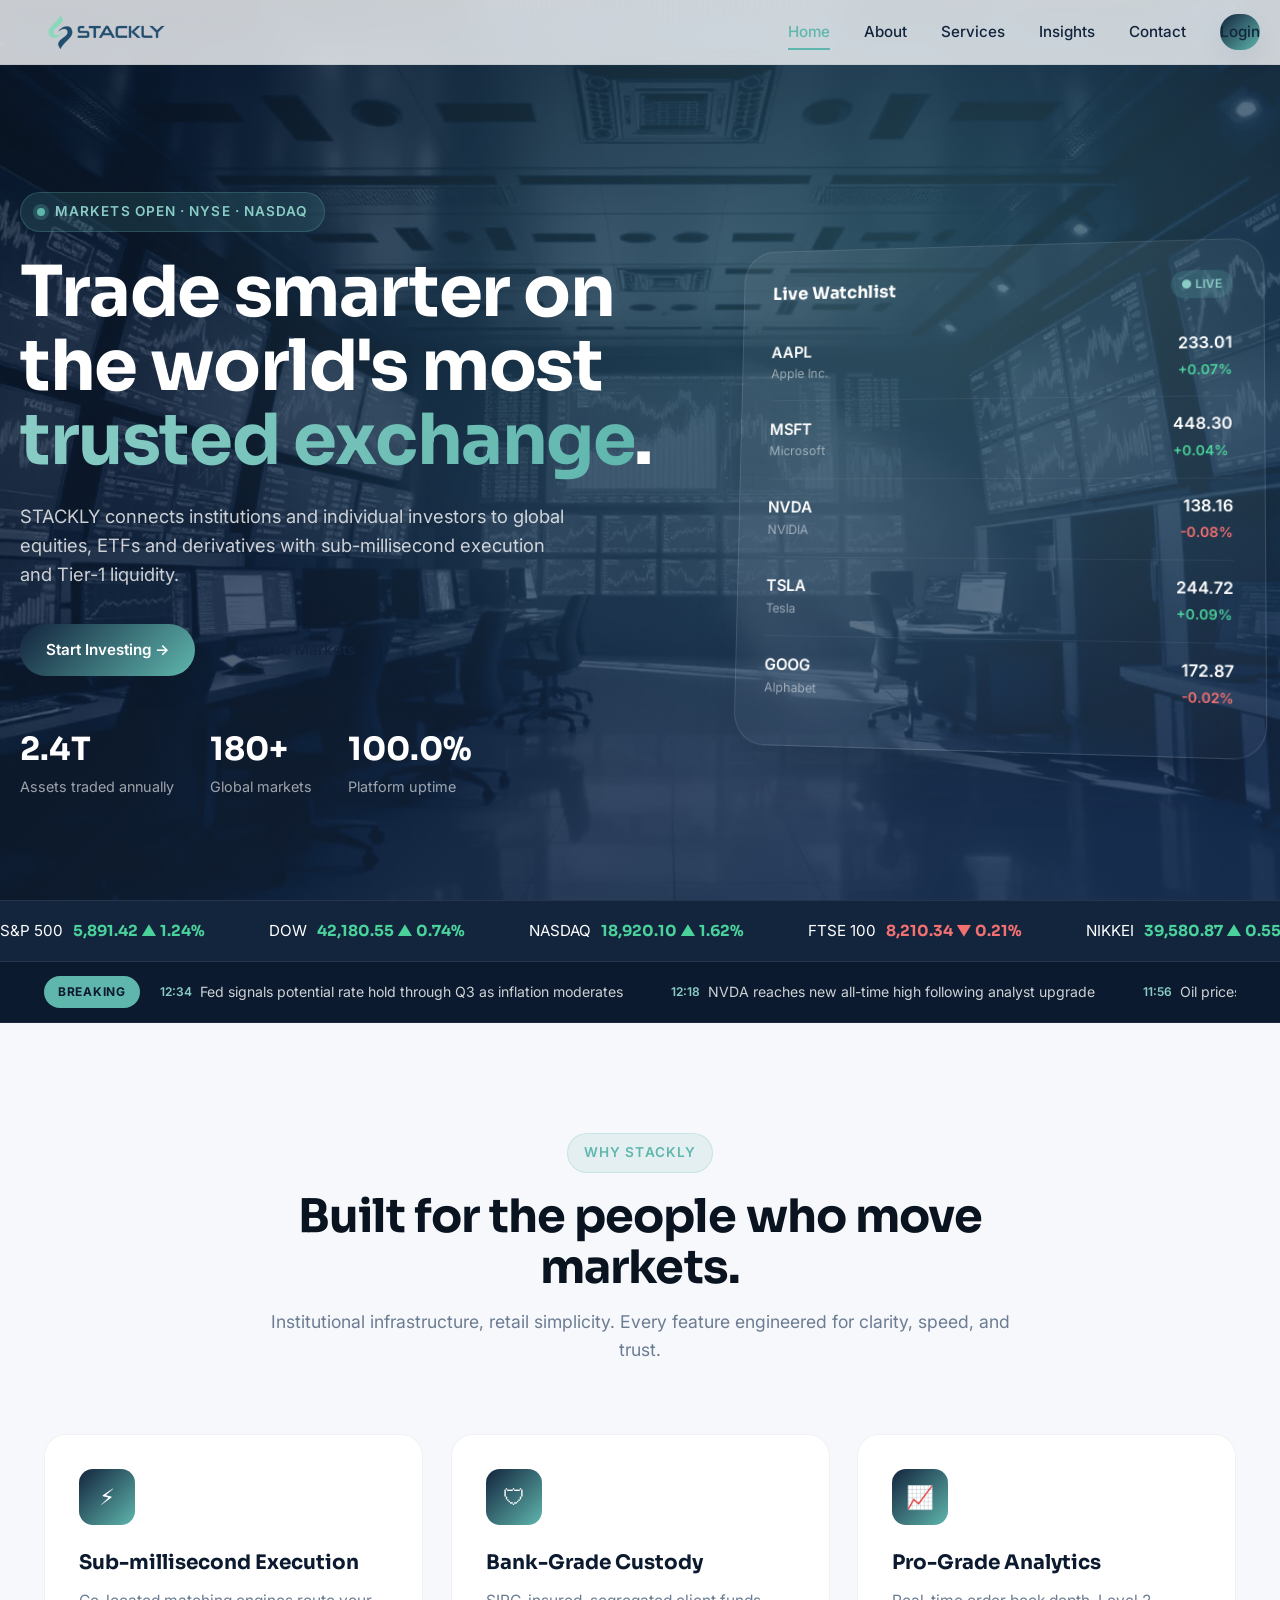
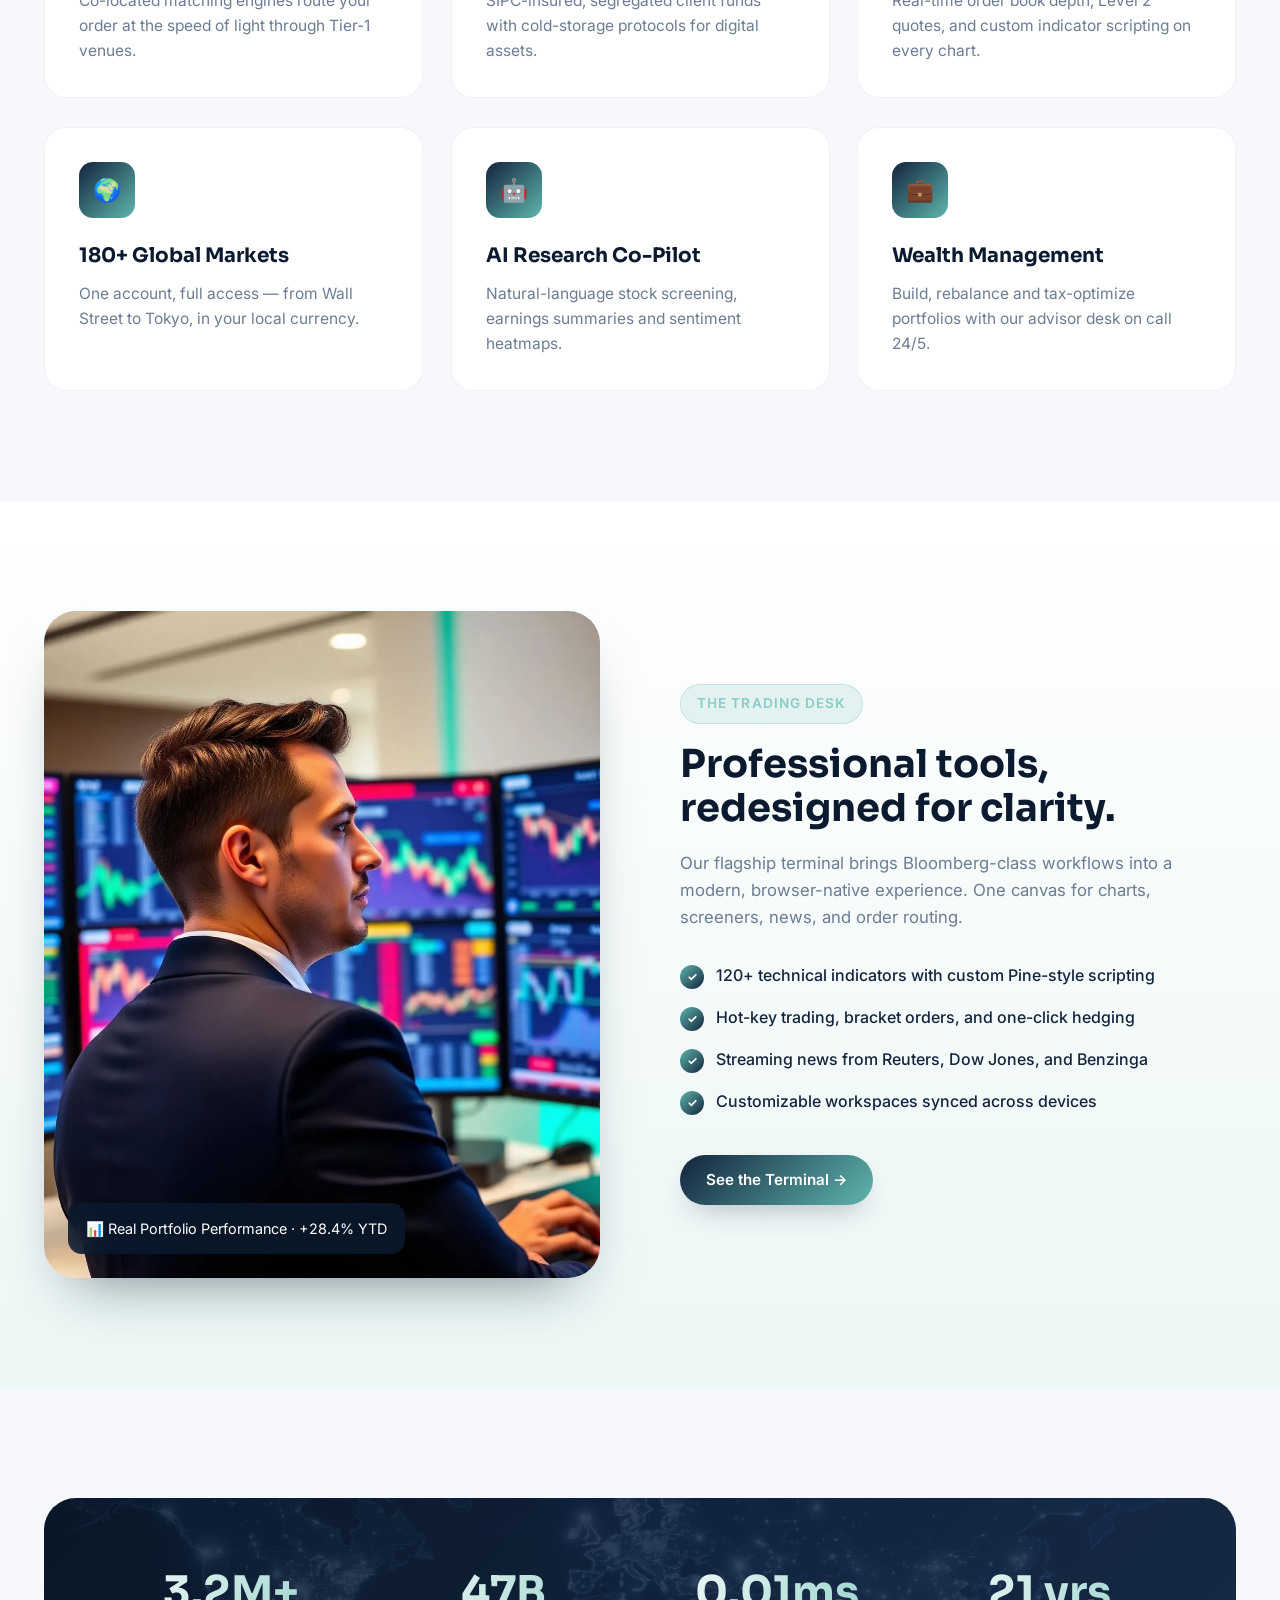
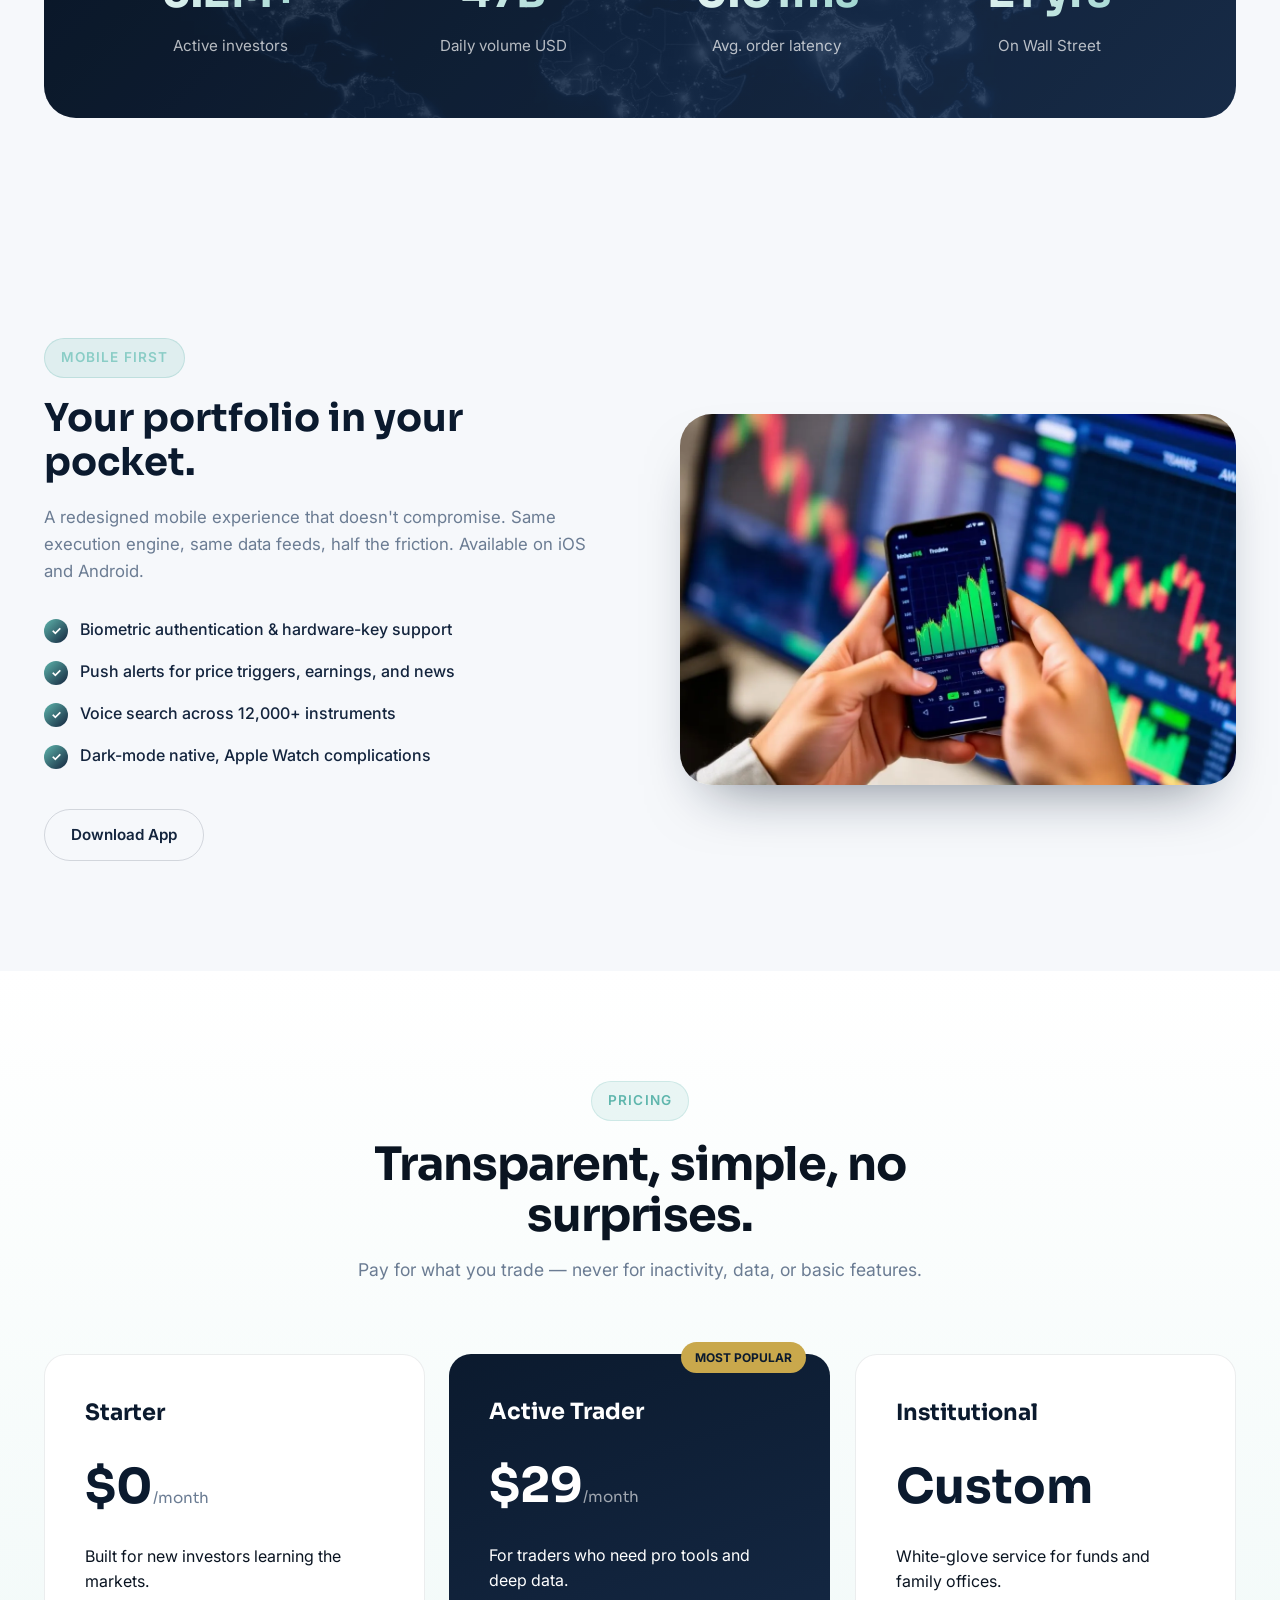
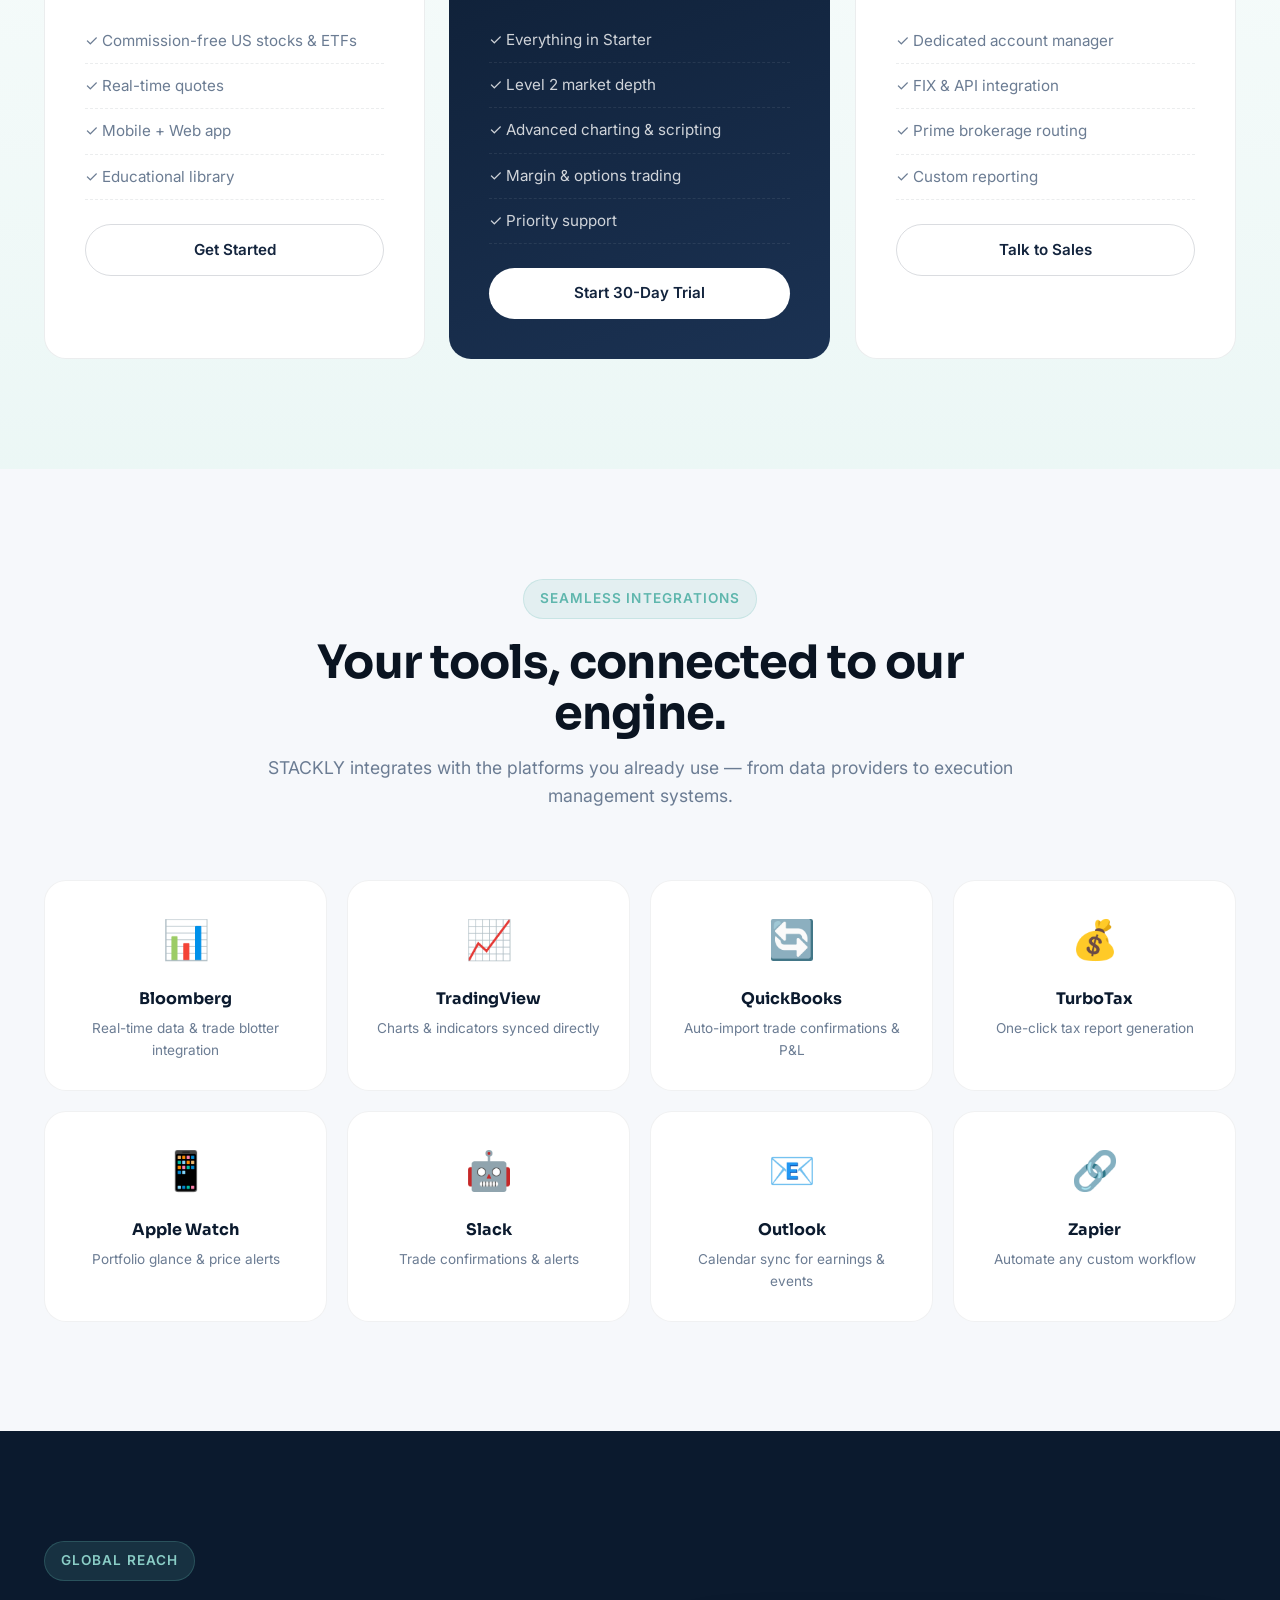
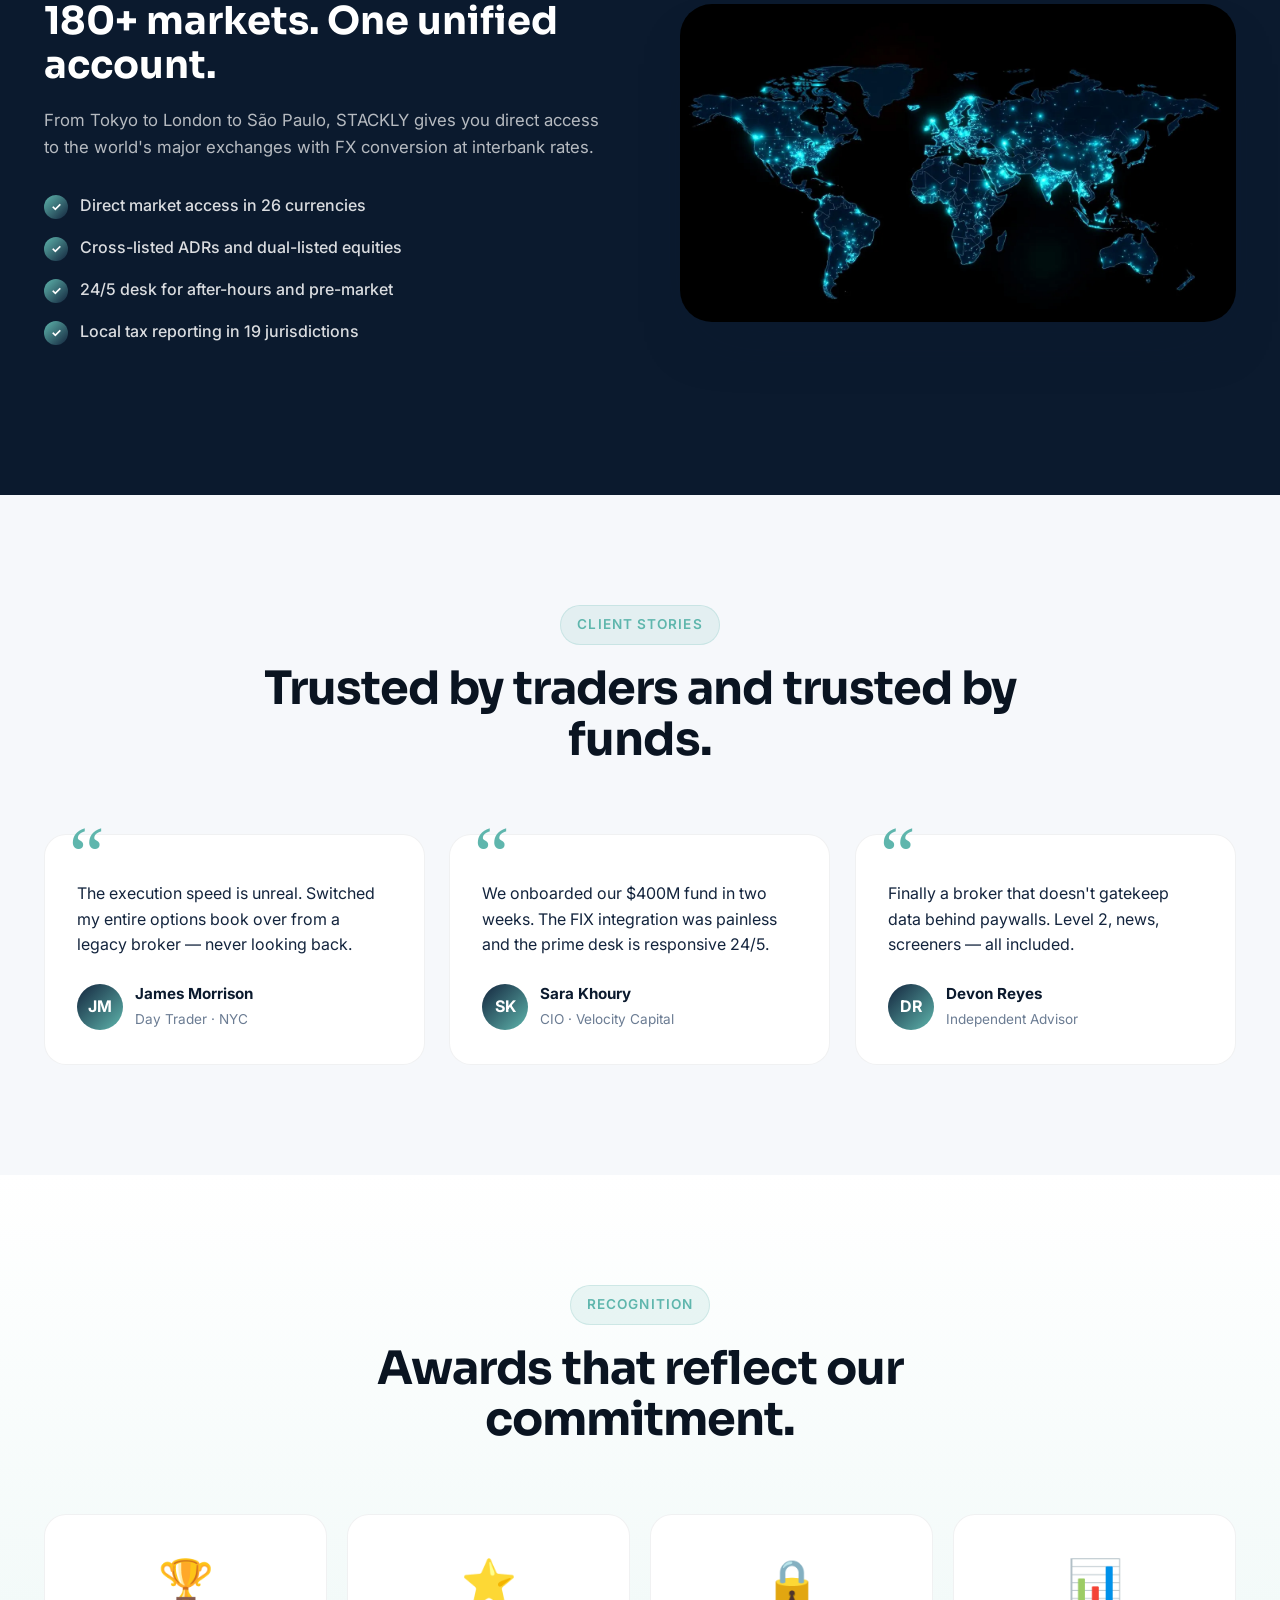
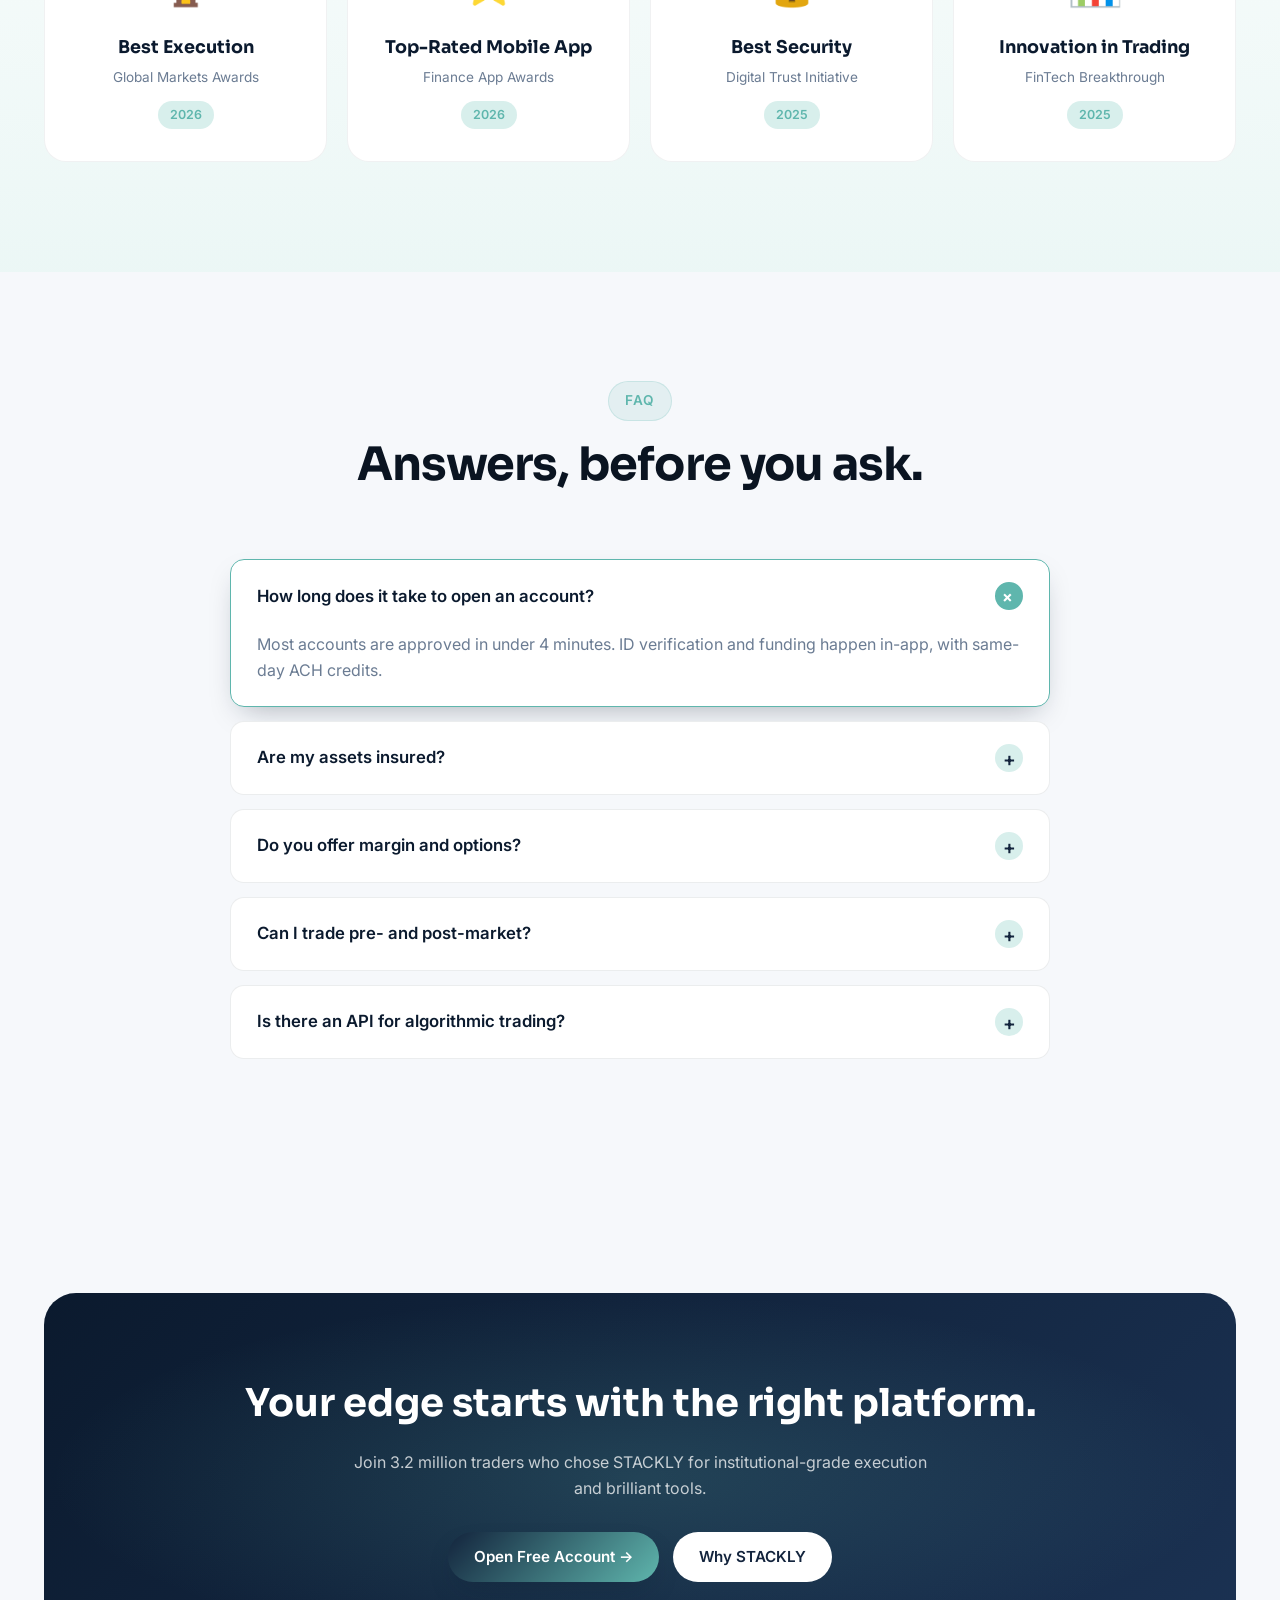
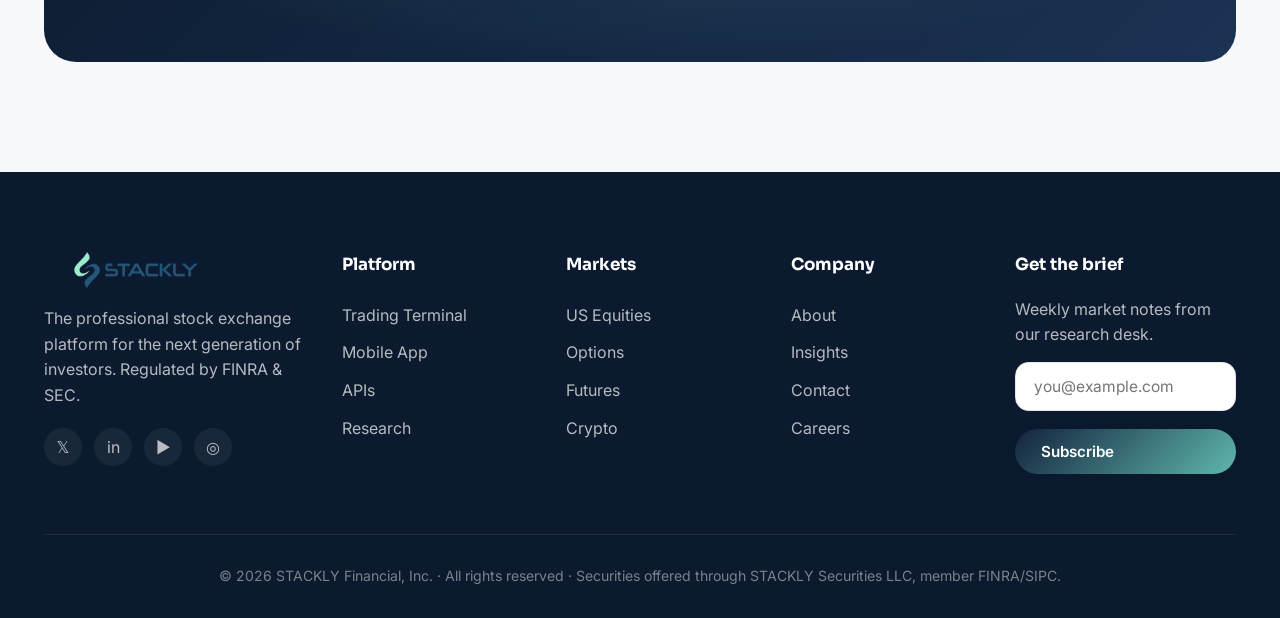
==== index.html @ f4cce6da "add 404 to social icons" ====
<!doctype html>
<html lang="en">
<head>
<meta charset="utf-8"/>
<meta name="viewport" content="width=device-width,initial-scale=1"/>
<title>STACKLY — Intelligent Stock Exchange & Investment Platform</title>
<meta name="description" content="STACKLY is a professional stock exchange platform offering real-time market data, institutional-grade execution, and AI-driven insights for traders and investors."/>
<link rel="icon" type="image/webp" href="./images/logo-dark.webp"/>
<link rel="preconnect" href="https://fonts.googleapis.com"/>
<link rel="preconnect" href="https://fonts.gstatic.com" crossorigin/>
<link rel="stylesheet" href="https://fonts.googleapis.com/css2?family=Inter:wght@400;500;600;700&family=Sora:wght@500;600;700&display=swap"/>
<link rel="stylesheet" href="./css/styles.css"/>
</head>
<body>

<!-- NAV -->
<header class="nav">
  <div class="container nav-inner">
    <a href="index.html" class="nav-logo"><img src="./images/logo-dark.webp" alt="STACKLY Logo" class="nav-logo-img"/></a>
    <nav class="nav-links">
      <a href="index.html">Home</a>
      <a href="about.html">About</a>
      <a href="services.html">Services</a>
      <a href="blog.html">Insights</a>
      <a href="contact.html">Contact</a>
      <a href="login.html" class="btn btn-primary">Login</a>
    </nav>
    <button class="menu-toggle" aria-label="Menu"><span></span><span></span><span></span></button>
  </div>
</header>

<!-- 1 HERO -->
<section class="hero">
  <div class="container hero-grid">
    <div data-anim="left">
      <span class="eyebrow"><span class="dot"></span> Markets Open · NYSE · NASDAQ</span>
      <h1>Trade smarter on the world's most <span class="accent">trusted exchange</span>.</h1>
      <p class="lead">STACKLY connects institutions and individual investors to global equities, ETFs and derivatives with sub-millisecond execution and Tier-1 liquidity.</p>
      <div class="hero-cta">
        <a href="contact.html" class="btn btn-primary">Start Investing →</a>
        <a href="services.html" class="btn btn-ghost">Explore Markets</a>
      </div>
      <div class="hero-meta">
        <div class="m"><b data-count="2.4" data-suffix="T">0</b><span>Assets traded annually</span></div>
        <div class="m"><b data-count="180" data-suffix="+">0</b><span>Global markets</span></div>
        <div class="m"><b data-count="99.99" data-suffix="%">0</b><span>Platform uptime</span></div>
      </div>
    </div>
    <div data-anim="right" data-delay="2">
      <div class="ticker-card">
        <div class="ticker-head"><h3>Live Watchlist</h3><span class="live-tag">● LIVE</span></div>
        <div class="tk-row"><div><div class="tk-sym">AAPL</div><span class="tk-name">Apple Inc.</span></div><div><div class="tk-price" data-ticker="232.84">232.84</div><span class="tk-chg up">+0.00%</span></div></div>
        <div class="tk-row"><div><div class="tk-sym">MSFT</div><span class="tk-name">Microsoft</span></div><div><div class="tk-price" data-ticker="448.12">448.12</div><span class="tk-chg up">+0.00%</span></div></div>
        <div class="tk-row"><div><div class="tk-sym">NVDA</div><span class="tk-name">NVIDIA</span></div><div><div class="tk-price" data-ticker="138.27">138.27</div><span class="tk-chg up">+0.00%</span></div></div>
        <div class="tk-row"><div><div class="tk-sym">TSLA</div><span class="tk-name">Tesla</span></div><div><div class="tk-price" data-ticker="244.50">244.50</div><span class="tk-chg up">+0.00%</span></div></div>
        <div class="tk-row"><div><div class="tk-sym">GOOG</div><span class="tk-name">Alphabet</span></div><div><div class="tk-price" data-ticker="172.91">172.91</div><span class="tk-chg up">+0.00%</span></div></div>
      </div>
    </div>
  </div>
</section>

<!-- 2 MARQUEE -->
<div class="marquee">
  <div class="marquee-track">
    <span class="marquee-item">S&P 500 <b class="up">5,891.42 ▲ 1.24%</b></span>
    <span class="marquee-item">DOW <b class="up">42,180.55 ▲ 0.74%</b></span>
    <span class="marquee-item">NASDAQ <b class="up">18,920.10 ▲ 1.62%</b></span>
    <span class="marquee-item">FTSE 100 <b class="down">8,210.34 ▼ 0.21%</b></span>
    <span class="marquee-item">NIKKEI <b class="up">39,580.87 ▲ 0.55%</b></span>
    <span class="marquee-item">DAX <b class="up">19,310.22 ▲ 0.41%</b></span>
    <span class="marquee-item">BTC/USD <b class="up">68,420 ▲ 2.10%</b></span>
    <span class="marquee-item">GOLD <b class="up">2,684.30 ▲ 0.84%</b></span>
    <span class="marquee-item">S&P 500 <b class="up">5,891.42 ▲ 1.24%</b></span>
    <span class="marquee-item">DOW <b class="up">42,180.55 ▲ 0.74%</b></span>
    <span class="marquee-item">NASDAQ <b class="up">18,920.10 ▲ 1.62%</b></span>
    <span class="marquee-item">FTSE 100 <b class="down">8,210.34 ▼ 0.21%</b></span>
    <span class="marquee-item">NIKKEI <b class="up">39,580.87 ▲ 0.55%</b></span>
    <span class="marquee-item">DAX <b class="up">19,310.22 ▲ 0.41%</b></span>
  </div>
</div>

<!-- NEW SECTION: Market News Ticker -->
<div class="news-ticker">
  <div class="container news-ticker-inner">
    <span class="news-ticker-label">Breaking</span>
    <div class="news-ticker-scroll">
      <div class="news-ticker-items">
        <span class="news-ticker-item"><span class="time">12:34</span> Fed signals potential rate hold through Q3 as inflation moderates</span>
        <span class="news-ticker-item"><span class="time">12:18</span> NVDA reaches new all-time high following analyst upgrade</span>
        <span class="news-ticker-item"><span class="time">11:56</span> Oil prices stabilize after OPEC+ maintains production targets</span>
        <span class="news-ticker-item"><span class="time">11:32</span> European markets edge higher on positive GDP data</span>
        <span class="news-ticker-item"><span class="time">11:08</span> TSLA announces expanded Gigafactory plans in Europe</span>
        <span class="news-ticker-item"><span class="time">10:44</span> Apple reports record services revenue in Q2 earnings</span>
        <span class="news-ticker-item"><span class="time">12:34</span> Fed signals potential rate hold through Q3 as inflation moderates</span>
        <span class="news-ticker-item"><span class="time">12:18</span> NVDA reaches new all-time high following analyst upgrade</span>
        <span class="news-ticker-item"><span class="time">11:56</span> Oil prices stabilize after OPEC+ maintains production targets</span>
      </div>
    </div>
  </div>
</div>

<!-- 3 FEATURES -->
<section class="section">
  <div class="container">
    <div class="section-head" data-anim>
      <span class="eyebrow">Why STACKLY</span>
      <h2>Built for the people who move markets.</h2>
      <p>Institutional infrastructure, retail simplicity. Every feature engineered for clarity, speed, and trust.</p>
    </div>
    <div class="grid grid-3">
      <div class="card" data-anim data-delay="1"><div class="icon">⚡</div><h3>Sub-millisecond Execution</h3><p>Co-located matching engines route your order at the speed of light through Tier-1 venues.</p><span class="arrow">→</span></div>
      <div class="card" data-anim data-delay="2"><div class="icon">🛡</div><h3>Bank-Grade Custody</h3><p>SIPC-insured, segregated client funds with cold-storage protocols for digital assets.</p><span class="arrow">→</span></div>
      <div class="card" data-anim data-delay="3"><div class="icon">📈</div><h3>Pro-Grade Analytics</h3><p>Real-time order book depth, Level 2 quotes, and custom indicator scripting on every chart.</p><span class="arrow">→</span></div>
      <div class="card" data-anim data-delay="1"><div class="icon">🌍</div><h3>180+ Global Markets</h3><p>One account, full access — from Wall Street to Tokyo, in your local currency.</p><span class="arrow">→</span></div>
      <div class="card" data-anim data-delay="2"><div class="icon">🤖</div><h3>AI Research Co-Pilot</h3><p>Natural-language stock screening, earnings summaries and sentiment heatmaps.</p><span class="arrow">→</span></div>
      <div class="card" data-anim data-delay="3"><div class="icon">💼</div><h3>Wealth Management</h3><p>Build, rebalance and tax-optimize portfolios with our advisor desk on call 24/5.</p><span class="arrow">→</span></div>
    </div>
  </div>
</section>

<!-- 4 SPLIT -->
<section class="section section-tint">
  <div class="container">
    <div class="split">
      <div class="split-img" data-anim="left">
        <img src="./images/advisor.webp" alt="Trader analyzing markets" width="1000" height="1200" loading="lazy"/>
        <div class="badge">📊 Real Portfolio Performance · +28.4% YTD</div>
      </div>
      <div class="split-text" data-anim="right">
        <span class="eyebrow">The Trading Desk</span>
        <h2>Professional tools, redesigned for clarity.</h2>
        <p>Our flagship terminal brings Bloomberg-class workflows into a modern, browser-native experience. One canvas for charts, screeners, news, and order routing.</p>
        <ul class="ck-list">
          <li>120+ technical indicators with custom Pine-style scripting</li>
          <li>Hot-key trading, bracket orders, and one-click hedging</li>
          <li>Streaming news from Reuters, Dow Jones, and Benzinga</li>
          <li>Customizable workspaces synced across devices</li>
        </ul>
        <a href="services.html" class="btn btn-primary">See the Terminal →</a>
      </div>
    </div>
  </div>
</section>

<!-- 5 STATS -->
<section class="section">
  <div class="container">
    <div class="stats" data-anim="zoom">
      <div class="stat"><b data-count="3.2" data-suffix="M+">0</b><span>Active investors</span></div>
      <div class="stat"><b data-count="48" data-suffix="B">0</b><span>Daily volume USD</span></div>
      <div class="stat"><b data-count="0.01" data-suffix="ms">0</b><span>Avg. order latency</span></div>
      <div class="stat"><b data-count="22" data-suffix=" yrs">0</b><span>On Wall Street</span></div>
    </div>
  </div>
</section>

<!-- 6 SPLIT 2 -->
<section class="section">
  <div class="container">
    <div class="split reverse">
      <div class="split-img" data-anim="right">
        <img src="./images/mobile.webp" alt="Mobile trading app" width="1200" height="800" loading="lazy"/>
      </div>
      <div class="split-text" data-anim="left">
        <span class="eyebrow">Mobile First</span>
        <h2>Your portfolio in your pocket.</h2>
        <p>A redesigned mobile experience that doesn't compromise. Same execution engine, same data feeds, half the friction. Available on iOS and Android.</p>
        <ul class="ck-list">
          <li>Biometric authentication & hardware-key support</li>
          <li>Push alerts for price triggers, earnings, and news</li>
          <li>Voice search across 12,000+ instruments</li>
          <li>Dark-mode native, Apple Watch complications</li>
        </ul>
        <a href="contact.html" class="btn btn-ghost">Download App</a>
      </div>
    </div>
  </div>
</section>

<!-- 7 PRICING -->
<section class="section section-tint">
  <div class="container">
    <div class="section-head" data-anim>
      <span class="eyebrow">Pricing</span>
      <h2>Transparent, simple, no surprises.</h2>
      <p>Pay for what you trade — never for inactivity, data, or basic features.</p>
    </div>
    <div class="pricing">
      <div class="plan" data-anim data-delay="1">
        <h3>Starter</h3>
        <div class="price">$0<small>/month</small></div>
        <p>Built for new investors learning the markets.</p>
        <ul>
          <li>✓ Commission-free US stocks & ETFs</li>
          <li>✓ Real-time quotes</li>
          <li>✓ Mobile + Web app</li>
          <li>✓ Educational library</li>
        </ul>
        <a href="contact.html" class="btn btn-ghost" style="width:100%;justify-content:center">Get Started</a>
      </div>
      <div class="plan featured" data-anim data-delay="2">
        <span class="tag-pop">MOST POPULAR</span>
        <h3>Active Trader</h3>
        <div class="price">$29<small>/month</small></div>
        <p>For traders who need pro tools and deep data.</p>
        <ul>
          <li>✓ Everything in Starter</li>
          <li>✓ Level 2 market depth</li>
          <li>✓ Advanced charting & scripting</li>
          <li>✓ Margin & options trading</li>
          <li>✓ Priority support</li>
        </ul>
        <a href="contact.html" class="btn btn-white" style="width:100%;justify-content:center">Start 30-Day Trial</a>
      </div>
      <div class="plan" data-anim data-delay="3">
        <h3>Institutional</h3>
        <div class="price">Custom<small></small></div>
        <p>White-glove service for funds and family offices.</p>
        <ul>
          <li>✓ Dedicated account manager</li>
          <li>✓ FIX & API integration</li>
          <li>✓ Prime brokerage routing</li>
          <li>✓ Custom reporting</li>
        </ul>
        <a href="contact.html" class="btn btn-ghost" style="width:100%;justify-content:center">Talk to Sales</a>
      </div>
    </div>
  </div>
</section>

<!-- NEW SECTION: Platform Integrations -->
<section class="section">
  <div class="container">
    <div class="section-head" data-anim>
      <span class="eyebrow">Seamless Integrations</span>
      <h2>Your tools, connected to our engine.</h2>
      <p>STACKLY integrates with the platforms you already use — from data providers to execution management systems.</p>
    </div>
    <div class="integrations-grid">
      <div class="integration-card" data-anim data-delay="1"><span class="icn">📊</span><h4>Bloomberg</h4><p>Real-time data & trade blotter integration</p></div>
      <div class="integration-card" data-anim data-delay="2"><span class="icn">📈</span><h4>TradingView</h4><p>Charts & indicators synced directly</p></div>
      <div class="integration-card" data-anim data-delay="3"><span class="icn">🔄</span><h4>QuickBooks</h4><p>Auto-import trade confirmations & P&L</p></div>
      <div class="integration-card" data-anim data-delay="4"><span class="icn">💰</span><h4>TurboTax</h4><p>One-click tax report generation</p></div>
      <div class="integration-card" data-anim data-delay="1"><span class="icn">📱</span><h4>Apple Watch</h4><p>Portfolio glance & price alerts</p></div>
      <div class="integration-card" data-anim data-delay="2"><span class="icn">🤖</span><h4>Slack</h4><p>Trade confirmations & alerts</p></div>
      <div class="integration-card" data-anim data-delay="3"><span class="icn">📧</span><h4>Outlook</h4><p>Calendar sync for earnings & events</p></div>
      <div class="integration-card" data-anim data-delay="4"><span class="icn">🔗</span><h4>Zapier</h4><p>Automate any custom workflow</p></div>
    </div>
  </div>
</section>

<!-- 8 GLOBAL MARKETS -->
<section class="section section-dark">
  <div class="container">
    <div class="split">
      <div class="split-text" data-anim="left">
        <span class="eyebrow">Global Reach</span>
        <h2>180+ markets. One unified account.</h2>
        <p>From Tokyo to London to São Paulo, STACKLY gives you direct access to the world's major exchanges with FX conversion at interbank rates.</p>
        <ul class="ck-list">
          <li>Direct market access in 26 currencies</li>
          <li>Cross-listed ADRs and dual-listed equities</li>
          <li>24/5 desk for after-hours and pre-market</li>
          <li>Local tax reporting in 19 jurisdictions</li>
        </ul>
      </div>
      <div class="split-img" data-anim="right">
        <img src="./images/world.webp" alt="Global network" width="1400" height="800" loading="lazy"/>
      </div>
    </div>
  </div>
</section>

<!-- 9 TESTIMONIALS -->
<section class="section">
  <div class="container">
    <div class="section-head" data-anim>
      <span class="eyebrow">Client Stories</span>
      <h2>Trusted by traders and trusted by funds.</h2>
    </div>
    <div class="testi-grid">
      <div class="testi" data-anim data-delay="1">
        <p>The execution speed is unreal. Switched my entire options book over from a legacy broker — never looking back.</p>
        <div class="testi-user"><div class="av">JM</div><div><b>James Morrison</b><span>Day Trader · NYC</span></div></div>
      </div>
      <div class="testi" data-anim data-delay="2">
        <p>We onboarded our $400M fund in two weeks. The FIX integration was painless and the prime desk is responsive 24/5.</p>
        <div class="testi-user"><div class="av">SK</div><div><b>Sara Khoury</b><span>CIO · Velocity Capital</span></div></div>
      </div>
      <div class="testi" data-anim data-delay="3">
        <p>Finally a broker that doesn't gatekeep data behind paywalls. Level 2, news, screeners — all included.</p>
        <div class="testi-user"><div class="av">DR</div><div><b>Devon Reyes</b><span>Independent Advisor</span></div></div>
      </div>
    </div>
  </div>
</section>

<!-- NEW SECTION: Awards & Recognition -->
<section class="section section-tint">
  <div class="container">
    <div class="section-head" data-anim>
      <span class="eyebrow">Recognition</span>
      <h2>Awards that reflect our commitment.</h2>
    </div>
    <div class="awards-grid">
      <div class="award-card" data-anim data-delay="1"><span class="award-icon">🏆</span><h4>Best Execution</h4><p>Global Markets Awards</p><span class="year">2026</span></div>
      <div class="award-card" data-anim data-delay="2"><span class="award-icon">⭐</span><h4>Top-Rated Mobile App</h4><p>Finance App Awards</p><span class="year">2026</span></div>
      <div class="award-card" data-anim data-delay="3"><span class="award-icon">🔒</span><h4>Best Security</h4><p>Digital Trust Initiative</p><span class="year">2025</span></div>
      <div class="award-card" data-anim data-delay="4"><span class="award-icon">📊</span><h4>Innovation in Trading</h4><p>FinTech Breakthrough</p><span class="year">2025</span></div>
    </div>
  </div>
</section>

<!-- 10 FAQ -->
<section class="section">
  <div class="container">
    <div class="section-head" data-anim>
      <span class="eyebrow">FAQ</span>
      <h2>Answers, before you ask.</h2>
    </div>
    <div class="faq">
      <div class="faq-item open"><div class="faq-q">How long does it take to open an account?<span class="plus">+</span></div><div class="faq-a"><div class="faq-a-inner">Most accounts are approved in under 4 minutes. ID verification and funding happen in-app, with same-day ACH credits.</div></div></div>
      <div class="faq-item"><div class="faq-q">Are my assets insured?<span class="plus">+</span></div><div class="faq-a"><div class="faq-a-inner">Yes — securities are SIPC-protected up to $500,000 and cash balances are FDIC-swept across partner banks for up to $2.5M coverage.</div></div></div>
      <div class="faq-item"><div class="faq-q">Do you offer margin and options?<span class="plus">+</span></div><div class="faq-a"><div class="faq-a-inner">Active Trader and Institutional plans include Reg-T margin and tiered options approval up to Level 4 spreads.</div></div></div>
      <div class="faq-item"><div class="faq-q">Can I trade pre- and post-market?<span class="plus">+</span></div><div class="faq-a"><div class="faq-a-inner">Yes, 4:00 AM to 8:00 PM ET extended sessions are available at no extra cost on all paid plans.</div></div></div>
      <div class="faq-item"><div class="faq-q">Is there an API for algorithmic trading?<span class="plus">+</span></div><div class="faq-a"><div class="faq-a-inner">REST and WebSocket APIs are free for all funded accounts. FIX 4.4 is available on Institutional plans.</div></div></div>
    </div>
  </div>
</section>

<!-- 11 CTA -->
<section class="section">
  <div class="container">
    <div class="cta-band" data-anim="zoom">
      <h2>Your edge starts with the right platform.</h2>
      <p>Join 3.2 million traders who chose STACKLY for institutional-grade execution and brilliant tools.</p>
      <div class="hero-cta">
        <a href="contact.html" class="btn btn-primary">Open Free Account →</a>
        <a href="about.html" class="btn btn-white">Why STACKLY</a>
      </div>
    </div>
  </div>
</section>

<!-- FOOTER -->
<footer class="footer">
  <div class="container">
    <div class="foot-grid">
      <div>
        <img src="./images/logo-dark.webp" alt="STACKLY" class="foot-logo"/>
        <p>The professional stock exchange platform for the next generation of investors. Regulated by FINRA & SEC.</p>
        <div class="socials">
          <a href="404.html" aria-label="Twitter">𝕏</a>
          <a href="404.html" aria-label="LinkedIn">in</a>
          <a href="404.html" aria-label="YouTube">▶</a>
          <a href="404.html" aria-label="Instagram">◎</a>
        </div>
      </div>
      <div><h4>Platform</h4><ul><li><a href="services.html">Trading Terminal</a></li><li><a href="services.html">Mobile App</a></li><li><a href="services.html">APIs</a></li><li><a href="services.html">Research</a></li></ul></div>
      <div><h4>Markets</h4><ul><li><a href="services.html">US Equities</a></li><li><a href="services.html">Options</a></li><li><a href="services.html">Futures</a></li><li><a href="services.html">Crypto</a></li></ul></div>
      <div><h4>Company</h4><ul><li><a href="about.html">About</a></li><li><a href="blog.html">Insights</a></li><li><a href="contact.html">Contact</a></li><li><a href="contact.html">Careers</a></li></ul></div>
      <div><h4>Get the brief</h4><p style="margin-bottom:14px">Weekly market notes from our research desk.</p><form class="form" onsubmit="event.preventDefault();this.querySelector('button').textContent='✓ Subscribed';"><input class="input" placeholder="you@example.com" type="email" required/><button class="btn btn-primary" type="submit">Subscribe</button></form></div>
    </div>
    <div class="copy">© 2026 STACKLY Financial, Inc. · All rights reserved · Securities offered through STACKLY Securities LLC, member FINRA/SIPC.</div>
  </div>
</footer>

<script src="./js/main.js"></script>
</body>
</html>
---- css/styles.css ----
/* ============================================================
   STACKLY - Professional Stock Exchange Platform
   Complete CSS with Ryza-style animations & dashboard sections
   ============================================================ */

/* ============ ROOT VARIABLES ============ */
:root {
  --navy-900: #0b1a2e;
  --navy-800: #13243d;
  --navy-700: #1b3253;
  --navy-600: #264a78;
  --teal-400: #5fb6ad;
  --teal-300: #8acdc6;
  --teal-200: #b0dfda;
  --teal-100: #d8efec;
  --gold: #c9a84c;
  --ink: #0a1421;
  --paper: #f6f8fb;
  --muted: #6b7c93;
  --success: #1c8d5d;
  --danger: #c14242;
  --warning: #8a6f25;
  --line: rgba(255,255,255,.08);
  --shadow-lg: 0 30px 60px -30px rgba(11,26,46,.55);
  --shadow-md: 0 12px 30px -12px rgba(11,26,46,.35);
  --shadow-sm: 0 4px 12px rgba(11,26,46,.1);
  --r-sm: 8px; --r-md: 14px; --r-lg: 22px; --r-xl: 32px;
  --font-display: "Sora","Inter",system-ui,sans-serif;
  --font-body: "Inter",system-ui,sans-serif;
  --container: 1240px;
}

*{box-sizing:border-box;margin:0;padding:0}
html{scroll-behavior:smooth}
body{font-family:var(--font-body);background:var(--paper);color:var(--ink);line-height:1.6;-webkit-font-smoothing:antialiased}
img{max-width:100%;display:block;height:auto}
a{color:inherit;text-decoration:none}
ul{list-style:none}
.container{max-width:var(--container);margin:0 auto;padding:0 24px}
::-webkit-scrollbar{width:6px;height:6px}
::-webkit-scrollbar-track{background:transparent}
::-webkit-scrollbar-thumb{background:rgba(11,26,46,.15);border-radius:3px}

/* ============ NAV ============ */
.nav{position:fixed;top:0;left:0;right:0;z-index:50;backdrop-filter:saturate(140%) blur(14px);background:rgba(255,255,255,.78);border-bottom:1px solid rgba(11,26,46,.06);transition:all .3s}
.nav.scrolled{background:rgba(255,255,255,.94);box-shadow:0 6px 24px -16px rgba(11,26,46,.25)}
.nav-inner{display:flex;align-items:center;justify-content:space-between;padding:14px 0}
.nav-logo-img{height:34px;width:auto}
.nav-links{display:flex;gap:34px;align-items:center}
.nav-links a{font-weight:500;font-size:.95rem;color:var(--navy-800);position:relative;padding:6px 0;transition:color .2s}
.nav-links a::after{content:"";position:absolute;left:0;bottom:0;width:0;height:2px;background:var(--teal-400);transition:width .3s}
.nav-links a:hover{color:var(--teal-400)}
.nav-links a:hover::after,.nav-links a.active::after{width:100%}
.nav-links a.active{color:var(--teal-400)}
.btn{display:inline-flex;align-items:center;gap:10px;padding:13px 26px;border-radius:999px;font-weight:600;font-size:.95rem;cursor:pointer;border:none;transition:transform .25s,box-shadow .25s,background .25s;font-family:inherit;position:relative;overflow:hidden}
.btn-primary{background:linear-gradient(135deg,var(--navy-800),var(--teal-400));color:#fff;box-shadow:var(--shadow-md)}
.btn-primary:hover{transform:translateY(-2px);box-shadow:var(--shadow-lg)}
.btn-ghost{background:transparent;color:var(--navy-800);border:1.5px solid rgba(11,26,46,.15)}
.btn-ghost:hover{background:var(--navy-800);color:#fff;border-color:var(--navy-800)}
.btn-white{background:#fff;color:var(--navy-800)}
.btn-white:hover{transform:translateY(-2px)}
.btn-sm{padding:9px 18px;font-size:.85rem}
.menu-toggle{display:none;background:none;border:none;cursor:pointer;width:30px;height:24px;position:relative;z-index:60}
.menu-toggle span{position:absolute;left:0;width:100%;height:2px;background:var(--navy-800);transition:.3s}
.menu-toggle span:nth-child(1){top:2px}
.menu-toggle span:nth-child(2){top:11px}
.menu-toggle span:nth-child(3){top:20px}
.menu-toggle.open span:nth-child(1){top:11px;transform:rotate(45deg)}
.menu-toggle.open span:nth-child(2){opacity:0}
.menu-toggle.open span:nth-child(3){top:11px;transform:rotate(-45deg)}

/* ============ HERO ============ */
.hero{position:relative;min-height:100vh;display:flex;align-items:center;padding-top:90px;background:linear-gradient(135deg,var(--navy-900) 0%,var(--navy-700) 100%);color:#fff;overflow:hidden}
.hero::before{content:"";position:absolute;inset:0;background-image:url('../images/hero.webp');background-size:cover;background-position:center;opacity:.28;mix-blend-mode:luminosity}
.hero::after{content:"";position:absolute;inset:0;background:radial-gradient(ellipse at 70% 30%,rgba(95,182,173,.25),transparent 60%)}
.hero-grid{position:relative;z-index:2;display:grid;grid-template-columns:1.1fr .9fr;gap:60px;align-items:center;padding:60px 0}
.eyebrow{display:inline-flex;align-items:center;gap:10px;padding:8px 16px;border-radius:999px;background:rgba(95,182,173,.15);color:var(--teal-300);font-size:.85rem;font-weight:600;letter-spacing:.08em;text-transform:uppercase;border:1px solid rgba(95,182,173,.25)}
.eyebrow .dot{width:8px;height:8px;border-radius:50%;background:var(--teal-400);box-shadow:0 0 0 4px rgba(95,182,173,.25);animation:pulse 2s infinite}
@keyframes pulse{50%{box-shadow:0 0 0 10px rgba(95,182,173,0)}}
.hero h1{font-family:var(--font-display);font-size:clamp(2.6rem,5.5vw,4.6rem);font-weight:700;line-height:1.05;letter-spacing:-.02em;margin:24px 0}
.hero h1 .accent{background:linear-gradient(120deg,var(--teal-300),var(--teal-400));-webkit-background-clip:text;background-clip:text;color:transparent}
.hero p.lead{font-size:1.15rem;color:rgba(255,255,255,.78);max-width:560px;margin-bottom:34px}
.hero-cta{display:flex;gap:14px;flex-wrap:wrap}
.hero-meta{display:flex;gap:36px;margin-top:48px;flex-wrap:wrap}
.hero-meta .m{display:flex;flex-direction:column}
.hero-meta .m b{font-family:var(--font-display);font-size:2rem;color:#fff}
.hero-meta .m span{color:rgba(255,255,255,.6);font-size:.9rem}
.ticker-card{background:linear-gradient(160deg,rgba(255,255,255,.06),rgba(255,255,255,.02));border:1px solid rgba(255,255,255,.12);backdrop-filter:blur(20px);border-radius:var(--r-xl);padding:30px;box-shadow:var(--shadow-lg);transform:perspective(1200px) rotateY(-8deg) rotateX(4deg);animation:float 6s ease-in-out infinite}
@keyframes float{50%{transform:perspective(1200px) rotateY(-8deg) rotateX(4deg) translateY(-12px)}}
.ticker-head{display:flex;justify-content:space-between;align-items:center;margin-bottom:18px}
.ticker-head h3{color:#fff;font-size:1.1rem;font-family:var(--font-display)}
.live-tag{font-size:.75rem;background:rgba(95,182,173,.2);color:var(--teal-300);padding:4px 10px;border-radius:999px;font-weight:600;animation:livePulse 2s infinite}
@keyframes livePulse{0%,100%{opacity:1}50%{opacity:.6}}
.tk-row{display:flex;justify-content:space-between;align-items:center;padding:14px 0;border-bottom:1px solid rgba(255,255,255,.06)}
.tk-row:last-child{border-bottom:0}
.tk-sym{color:#fff;font-weight:600}
.tk-name{color:rgba(255,255,255,.5);font-size:.8rem;display:block}
.tk-price{color:#fff;font-weight:600;text-align:right}
.tk-chg{font-size:.85rem;font-weight:600}
.up{color:#4ad29b}.down{color:#f37070}

/* ============ MARQUEE ============ */
.marquee{background:var(--navy-800);color:#fff;overflow:hidden;border-top:1px solid var(--line);border-bottom:1px solid var(--line)}
.marquee-track{display:flex;gap:64px;animation:scroll 40s linear infinite;padding:18px 0;white-space:nowrap}
.marquee-track:hover{animation-play-state:paused}
@keyframes scroll{to{transform:translateX(-50%)}}
.marquee-item{display:inline-flex;align-items:center;gap:10px;font-size:.95rem}
.marquee-item b{font-family:var(--font-display)}

/* ============ NEWS TICKER ============ */
.news-ticker{background:var(--navy-900);color:#fff;padding:14px 0;border-bottom:1px solid var(--line);overflow:hidden}
.news-ticker-inner{display:flex;align-items:center;gap:20px}
.news-ticker-label{flex-shrink:0;background:var(--teal-400);color:var(--navy-900);font-size:.75rem;font-weight:700;padding:6px 14px;border-radius:999px;text-transform:uppercase;letter-spacing:.06em}
.news-ticker-scroll{flex:1;overflow:hidden}
.news-ticker-items{display:flex;gap:48px;animation:newsScroll 30s linear infinite;white-space:nowrap}
.news-ticker-items:hover{animation-play-state:paused}
@keyframes newsScroll{to{transform:translateX(-33.33%)}}
.news-ticker-item{display:inline-flex;align-items:center;gap:8px;font-size:.88rem;color:rgba(255,255,255,.8)}
.news-ticker-item .time{color:var(--teal-300);font-weight:600;font-size:.75rem}

/* ============ SECTIONS ============ */
.section{padding:110px 0;position:relative}
.section-dark{background:var(--navy-900);color:#fff}
.section-tint{background:linear-gradient(180deg,#fff,var(--teal-100) 200%)}
.section-head{text-align:center;max-width:760px;margin:0 auto 70px}
.section-head .eyebrow{background:rgba(95,182,173,.12);color:var(--teal-400);border-color:rgba(95,182,173,.2)}
.section-dark .section-head .eyebrow{background:rgba(95,182,173,.15);color:var(--teal-300)}
.section-head h2{font-family:var(--font-display);font-size:clamp(2rem,3.6vw,3rem);font-weight:700;line-height:1.1;letter-spacing:-.02em;margin:18px 0 16px}
.section-head p{color:var(--muted);font-size:1.1rem}
.section-dark .section-head p{color:rgba(255,255,255,.65)}
.grid{display:grid;gap:28px}
.grid-3{grid-template-columns:repeat(3,1fr)}
.grid-4{grid-template-columns:repeat(4,1fr)}
.grid-2{grid-template-columns:1fr 1fr}
.card{background:#fff;border-radius:var(--r-lg);padding:34px;border:1px solid rgba(11,26,46,.06);transition:transform .35s ease,box-shadow .35s ease;position:relative;overflow:hidden}
.card::before{content:"";position:absolute;top:0;left:0;right:0;height:3px;background:linear-gradient(90deg,var(--teal-400),var(--navy-800));transform:scaleX(0);transform-origin:left;transition:transform .5s cubic-bezier(.2,.7,.2,1)}
.card:hover::before{transform:scaleX(1)}
.card:hover{transform:translateY(-8px);box-shadow:var(--shadow-lg)}
.card .icon{width:56px;height:56px;border-radius:14px;display:grid;place-items:center;background:linear-gradient(135deg,var(--navy-800),var(--teal-400));color:#fff;font-size:1.4rem;margin-bottom:22px;transition:transform .4s}
.card:hover .icon{transform:rotate(-8deg) scale(1.08)}
.card h3{font-family:var(--font-display);font-size:1.25rem;margin-bottom:10px;color:var(--navy-900)}
.card p{color:var(--muted);font-size:.97rem}
.card .arrow{position:absolute;top:34px;right:34px;color:var(--teal-400);opacity:0;transform:translateX(-8px);transition:.3s}
.card:hover .arrow{opacity:1;transform:translateX(0)}
.stats{display:grid;grid-template-columns:repeat(4,1fr);gap:20px;padding:60px;background:linear-gradient(135deg,var(--navy-900),var(--navy-700));border-radius:var(--r-xl);color:#fff;position:relative;overflow:hidden}
.stats::before{content:"";position:absolute;inset:0;background:url('../images/world.webp') center/cover;opacity:.15;mix-blend-mode:luminosity}
.stat{text-align:center;position:relative;z-index:1}
.stat b{display:block;font-family:var(--font-display);font-size:clamp(2rem,3.4vw,3.4rem);font-weight:700;background:linear-gradient(120deg,#fff,var(--teal-300));-webkit-background-clip:text;background-clip:text;color:transparent}
.stat span{color:rgba(255,255,255,.7);font-size:.95rem;margin-top:6px;display:block}
.split{display:grid;grid-template-columns:1fr 1fr;gap:80px;align-items:center}
.split.reverse{direction:rtl}
.split.reverse>*{direction:ltr}
.split-img{border-radius:var(--r-xl);overflow:hidden;position:relative;box-shadow:var(--shadow-lg)}
.split-img img{width:100%;height:100%;object-fit:cover;transition:transform .8s ease}
.split-img:hover img{transform:scale(1.05)}
.split-img .badge{position:absolute;bottom:24px;left:24px;background:rgba(11,26,46,.85);backdrop-filter:blur(10px);color:#fff;padding:14px 18px;border-radius:14px;font-size:.9rem;display:flex;align-items:center;gap:10px}
.split-text h2{font-family:var(--font-display);font-size:clamp(1.8rem,3vw,2.6rem);font-weight:700;line-height:1.15;margin:18px 0 20px;color:var(--navy-900)}
.section-dark .split-text h2{color:#fff}
.split-text p{color:var(--muted);font-size:1.05rem;margin-bottom:18px}
.section-dark .split-text p{color:rgba(255,255,255,.7)}
.ck-list{list-style:none;margin:24px 0 32px}
.ck-list li{display:flex;align-items:flex-start;gap:12px;padding:8px 0;color:var(--navy-800);font-weight:500}
.section-dark .ck-list li{color:rgba(255,255,255,.85)}
.ck-list li::before{content:"✓";flex:0 0 24px;height:24px;border-radius:50%;background:linear-gradient(135deg,var(--teal-400),var(--navy-800));display:grid;place-items:center;color:#fff;font-size:.75rem;font-weight:700;margin-top:2px}
.pricing{display:grid;grid-template-columns:repeat(3,1fr);gap:24px}
.plan{background:#fff;border-radius:var(--r-lg);padding:40px;border:1px solid rgba(11,26,46,.08);transition:.3s;position:relative}
.plan:hover{transform:translateY(-6px);box-shadow:var(--shadow-lg)}
.plan.featured{background:linear-gradient(160deg,var(--navy-900),var(--navy-700));color:#fff;border:none;transform:scale(1.04)}
.plan.featured:hover{transform:scale(1.04) translateY(-6px)}
.plan.featured .price,.plan.featured h3{color:#fff}
.plan h3{font-family:var(--font-display);color:var(--navy-900);font-size:1.4rem}
.plan .price{font-family:var(--font-display);font-size:3rem;font-weight:700;color:var(--navy-900);margin:18px 0}
.plan .price small{font-size:.95rem;color:var(--muted);font-weight:400}
.plan.featured .price small{color:rgba(255,255,255,.6)}
.plan ul{list-style:none;margin:24px 0}
.plan li{padding:10px 0;border-bottom:1px dashed rgba(11,26,46,.08);font-size:.95rem;color:var(--muted)}
.plan.featured li{border-color:rgba(255,255,255,.08);color:rgba(255,255,255,.8)}
.tag-pop{position:absolute;top:-12px;right:24px;background:var(--gold);color:var(--navy-900);font-size:.75rem;font-weight:700;padding:6px 14px;border-radius:999px}
.testi-grid{display:grid;grid-template-columns:repeat(3,1fr);gap:24px}
.testi{background:#fff;padding:32px;border-radius:var(--r-lg);border:1px solid rgba(11,26,46,.06);position:relative}
.testi::before{content:"\201C";position:absolute;top:-20px;left:24px;font-size:5rem;color:var(--teal-400);font-family:Georgia;line-height:1}
.testi p{color:var(--navy-800);margin:14px 0 24px;font-size:1rem}
.testi-user{display:flex;align-items:center;gap:12px}
.av{width:46px;height:46px;border-radius:50%;background:linear-gradient(135deg,var(--navy-800),var(--teal-400));color:#fff;display:grid;place-items:center;font-weight:700}
.testi-user b{color:var(--navy-900);font-size:.95rem;display:block}
.testi-user span{color:var(--muted);font-size:.85rem}
.faq{max-width:820px;margin:0 auto}
.faq-item{background:#fff;border:1px solid rgba(11,26,46,.08);border-radius:var(--r-md);margin-bottom:14px;overflow:hidden;transition:.3s}
.faq-item.open{box-shadow:var(--shadow-md);border-color:var(--teal-400)}
.faq-q{padding:22px 26px;display:flex;justify-content:space-between;align-items:center;cursor:pointer;font-weight:600;color:var(--navy-900);font-size:1.05rem}
.faq-q .plus{width:28px;height:28px;border-radius:50%;background:var(--teal-100);color:var(--navy-800);display:grid;place-items:center;font-size:1.2rem;transition:.3s;flex-shrink:0}
.faq-item.open .plus{transform:rotate(45deg);background:var(--teal-400);color:#fff}
.faq-a{max-height:0;overflow:hidden;transition:max-height .4s ease,padding .3s}
.faq-a-inner{padding:0 26px 22px;color:var(--muted)}
.faq-item.open .faq-a{max-height:300px}
.cta-band{background:linear-gradient(135deg,var(--navy-900),var(--navy-700));color:#fff;padding:80px;border-radius:var(--r-xl);text-align:center;position:relative;overflow:hidden}
.cta-band::before{content:"";position:absolute;inset:0;background:radial-gradient(ellipse at center,rgba(95,182,173,.2),transparent 70%)}
.cta-band h2{position:relative;font-family:var(--font-display);font-size:clamp(2rem,3vw,2.8rem);margin-bottom:16px}
.cta-band p{position:relative;color:rgba(255,255,255,.75);max-width:600px;margin:0 auto 30px}
.cta-band .hero-cta{position:relative;justify-content:center}

/* ============ FOOTER ============ */
.footer{background:var(--navy-900);color:rgba(255,255,255,.7);padding:80px 0 30px}
.foot-grid{display:grid;grid-template-columns:1.4fr 1fr 1fr 1fr 1.2fr;gap:40px;padding-bottom:60px;border-bottom:1px solid var(--line)}
.foot-grid h4{color:#fff;font-family:var(--font-display);margin-bottom:18px;font-size:1.05rem}
.foot-grid ul{list-style:none}
.foot-grid li{padding:6px 0}
.foot-grid a:hover{color:var(--teal-300)}
.foot-logo{height:36px;margin-bottom:18px;filter:brightness(1.1)}
.socials{display:flex;gap:12px;margin-top:20px}
.socials a{width:38px;height:38px;border-radius:50%;background:rgba(255,255,255,.06);display:grid;place-items:center;transition:.3s}
.socials a:hover{background:var(--teal-400);color:var(--navy-900)}
.copy{text-align:center;padding-top:30px;font-size:.88rem;color:rgba(255,255,255,.45)}
.page-hero{padding:160px 0 90px;background:linear-gradient(135deg,var(--navy-900),var(--navy-700));color:#fff;position:relative;overflow:hidden;text-align:center}
.page-hero::after{content:"";position:absolute;inset:0;background:url('../images/world.webp') center/cover;opacity:.15;mix-blend-mode:luminosity}
.page-hero-inner{position:relative;z-index:1}
.page-hero h1{font-family:var(--font-display);font-size:clamp(2.5rem,5vw,4rem);font-weight:700;margin:20px 0}
.page-hero p{color:rgba(255,255,255,.7);max-width:620px;margin:0 auto;font-size:1.1rem}
.crumbs{color:rgba(255,255,255,.55);font-size:.9rem}
.crumbs a:hover{color:var(--teal-300)}
.form{display:grid;gap:18px}
.input,.textarea,.select{width:100%;padding:14px 18px;border-radius:var(--r-md);border:1.5px solid rgba(11,26,46,.1);background:#fff;font-family:inherit;font-size:.97rem;color:var(--ink);transition:.25s}
.input:focus,.textarea:focus,.select:focus{outline:none;border-color:var(--teal-400);box-shadow:0 0 0 4px rgba(95,182,173,.15)}
.textarea{min-height:140px;resize:vertical}
.row2{display:grid;grid-template-columns:1fr 1fr;gap:18px}
.blog-card{background:#fff;border-radius:var(--r-lg);overflow:hidden;border:1px solid rgba(11,26,46,.06);transition:.3s}
.blog-card:hover{transform:translateY(-6px);box-shadow:var(--shadow-lg)}
.blog-card .thumb{aspect-ratio:16/10;overflow:hidden}
.blog-card .thumb img{width:100%;height:100%;object-fit:cover;transition:transform .8s}
.blog-card:hover .thumb img{transform:scale(1.08)}
.blog-card .body{padding:26px}
.blog-card h3{font-family:var(--font-display);color:var(--navy-900);font-size:1.2rem;margin:10px 0 12px;line-height:1.3}
.blog-meta{display:flex;gap:14px;font-size:.82rem;color:var(--muted);text-transform:uppercase;letter-spacing:.05em;font-weight:600}
.blog-meta .cat{color:var(--teal-400)}
.timeline{position:relative;max-width:880px;margin:0 auto}
.timeline::before{content:"";position:absolute;left:32px;top:0;bottom:0;width:2px;background:linear-gradient(180deg,var(--teal-400),transparent)}
.tl-item{position:relative;padding-left:90px;padding-bottom:50px}
.tl-item:last-child{padding-bottom:0}
.tl-num{position:absolute;left:0;top:0;width:64px;height:64px;border-radius:50%;background:#fff;border:2px solid var(--teal-400);color:var(--navy-900);font-family:var(--font-display);font-weight:700;font-size:1.4rem;display:grid;place-items:center;box-shadow:var(--shadow-md)}
.section-dark .tl-num{background:var(--navy-800);color:#fff}
.tl-item h3{font-family:var(--font-display);color:var(--navy-900);margin-bottom:8px;font-size:1.35rem}
.section-dark .tl-item h3{color:#fff}
.tl-item p{color:var(--muted)}
.section-dark .tl-item p{color:rgba(255,255,255,.7)}
.srv-row{display:grid;grid-template-columns:120px 1fr auto;gap:30px;align-items:center;padding:28px;background:#fff;border-radius:var(--r-lg);border:1px solid rgba(11,26,46,.06);margin-bottom:18px;transition:.3s}
.srv-row:hover{transform:translateX(8px);border-color:var(--teal-400)}
.srv-row .num{font-family:var(--font-display);font-size:2.4rem;color:var(--teal-400);font-weight:700}
.srv-row h3{font-family:var(--font-display);color:var(--navy-900);font-size:1.2rem;margin-bottom:6px}
.srv-row p{color:var(--muted);font-size:.95rem;margin:0}
.logos-band{display:flex;justify-content:space-around;align-items:center;flex-wrap:wrap;gap:30px;padding:36px;background:#fff;border-radius:var(--r-lg);border:1px solid rgba(11,26,46,.06)}
.logos-band span{font-family:var(--font-display);font-weight:700;color:var(--muted);font-size:1.2rem;opacity:.65;transition:.3s}
.logos-band span:hover{opacity:1;color:var(--navy-800)}

/* ============ INTEGRATIONS / AWARDS ============ */
.integrations-grid{display:grid;grid-template-columns:repeat(4,1fr);gap:20px}
.integration-card{background:#fff;border-radius:var(--r-lg);padding:28px;text-align:center;border:1px solid rgba(11,26,46,.06);transition:.3s}
.integration-card:hover{transform:translateY(-6px);box-shadow:var(--shadow-lg)}
.integration-card .icn{font-size:2.4rem;margin-bottom:16px;display:block}
.integration-card h4{font-family:var(--font-display);font-size:1rem;color:var(--navy-900);margin-bottom:6px}
.integration-card p{font-size:.85rem;color:var(--muted)}
.awards-grid{display:grid;grid-template-columns:repeat(4,1fr);gap:20px}
.award-card{background:#fff;border-radius:var(--r-lg);padding:32px 24px;text-align:center;border:1px solid rgba(11,26,46,.06);transition:.3s}
.award-card:hover{transform:translateY(-4px);box-shadow:var(--shadow-md)}
.award-card .award-icon{font-size:2.8rem;display:block;margin-bottom:14px}
.award-card h4{font-family:var(--font-display);font-size:1.1rem;color:var(--navy-900);margin-bottom:6px}
.award-card p{font-size:.85rem;color:var(--muted)}
.award-card .year{display:inline-block;margin-top:12px;padding:4px 12px;background:var(--teal-100);color:var(--teal-400);border-radius:999px;font-size:.78rem;font-weight:600}

/* ============ AUTH ============ */
.auth-wrap{min-height:100vh;display:grid;grid-template-columns:1.05fr 1fr;background:var(--paper)}
.auth-brand{position:relative;background:linear-gradient(135deg,var(--navy-900),var(--navy-700));color:#fff;padding:48px;display:flex;flex-direction:column;justify-content:space-between;overflow:hidden}
.auth-brand::before{content:"";position:absolute;inset:0;background:url('../images/city.webp') center/cover;opacity:.22;mix-blend-mode:luminosity}
.auth-brand::after{content:"";position:absolute;inset:0;background:radial-gradient(ellipse at 70% 20%,rgba(95,182,173,.35),transparent 60%)}
.auth-brand>*{position:relative;z-index:1}
.auth-back{display:inline-flex;align-items:center;gap:8px;padding:10px 16px;border-radius:999px;background:rgba(255,255,255,.08);border:1px solid rgba(255,255,255,.18);color:#fff;font-weight:500;font-size:.88rem;width:fit-content;transition:.25s;backdrop-filter:blur(10px)}
.auth-back:hover{background:rgba(255,255,255,.16);transform:translateX(-4px)}
.auth-logo{display:flex;align-items:center;gap:12px;margin-bottom:32px}
.auth-logo img{height:38px;filter:brightness(1.15)}
.auth-brand h1{font-family:var(--font-display);font-size:clamp(2rem,3.2vw,2.8rem);line-height:1.12;font-weight:700;letter-spacing:-.02em;margin-bottom:18px}
.auth-brand h1 .accent{background:linear-gradient(120deg,var(--teal-300),var(--teal-400));-webkit-background-clip:text;background-clip:text;color:transparent}
.auth-brand p.lead{color:rgba(255,255,255,.75);font-size:1.05rem;max-width:440px;margin-bottom:30px}
.auth-stats{display:flex;gap:28px;flex-wrap:wrap;margin-top:auto;padding-top:30px;border-top:1px solid rgba(255,255,255,.12)}
.auth-stats .m b{display:block;font-family:var(--font-display);font-size:1.6rem;color:#fff}
.auth-stats .m span{color:rgba(255,255,255,.6);font-size:.82rem}
.auth-card-side{display:flex;align-items:center;justify-content:center;padding:60px 40px}
.auth-card{width:100%;max-width:460px}
.auth-card h2{font-family:var(--font-display);font-size:2rem;color:var(--navy-900);margin-bottom:6px;font-weight:700}
.auth-card .auth-sub{color:var(--muted);margin-bottom:32px;font-size:.97rem}
.field{display:block;margin-bottom:18px;position:relative}
.field label{display:block;font-size:.82rem;font-weight:600;color:var(--navy-800);margin-bottom:8px;letter-spacing:.04em;text-transform:uppercase}
.field .icon-l{position:absolute;left:16px;top:42px;color:var(--muted);font-size:1rem;pointer-events:none}
.field .input,.field .select{padding-left:46px}
.role-select{position:relative}
.role-trigger{display:flex;width:100%;align-items:center;justify-content:space-between;padding:14px 18px 14px 46px;border-radius:var(--r-md);border:1.5px solid rgba(11,26,46,.1);background:#fff;cursor:pointer;font-family:inherit;font-size:.97rem;color:var(--ink);transition:.25s}
.role-trigger:hover{border-color:var(--teal-400)}
.role-trigger .chev{transition:transform .3s;color:var(--muted)}
.role-select.open .role-trigger{border-color:var(--teal-400);box-shadow:0 0 0 4px rgba(95,182,173,.15)}
.role-select.open .chev{transform:rotate(180deg)}
.role-trigger .placeholder{color:var(--muted)}
.role-menu{position:absolute;left:0;right:0;top:calc(100% + 6px);background:#fff;border:1px solid rgba(11,26,46,.1);border-radius:var(--r-md);box-shadow:var(--shadow-lg);overflow:hidden;opacity:0;pointer-events:none;transform:translateY(-6px);transition:.25s;z-index:10}
.role-select.open .role-menu{opacity:1;pointer-events:auto;transform:translateY(0)}
.role-opt{display:flex;align-items:center;gap:14px;padding:14px 18px;cursor:pointer;transition:.2s;border-bottom:1px solid rgba(11,26,46,.05)}
.role-opt:last-child{border-bottom:0}
.role-opt:hover{background:var(--teal-100)}
.role-opt .ro-ic{width:38px;height:38px;border-radius:10px;background:linear-gradient(135deg,var(--navy-800),var(--teal-400));color:#fff;display:grid;place-items:center;font-size:1.1rem;flex-shrink:0}
.role-opt b{display:block;color:var(--navy-900);font-size:.97rem}
.role-opt span{display:block;color:var(--muted);font-size:.82rem}
.auth-row{display:flex;justify-content:space-between;align-items:center;margin:6px 0 22px;font-size:.88rem}
.auth-row label{display:flex;align-items:center;gap:8px;color:var(--navy-800);cursor:pointer}
.auth-row input[type=checkbox]{accent-color:var(--teal-400);width:16px;height:16px}
.auth-row a.forgot{color:var(--teal-400);font-weight:600;cursor:pointer}
.auth-row a.forgot:hover{text-decoration:underline}
.auth-btn{width:100%;justify-content:center;padding:15px 26px;font-size:1rem}
.auth-foot{text-align:center;margin-top:24px;color:var(--muted);font-size:.9rem}
.auth-foot a{color:var(--teal-400);font-weight:600}
.auth-msg{padding:12px 16px;border-radius:var(--r-sm);font-size:.88rem;margin-bottom:18px;display:none}
.auth-msg.show{display:block;animation:slideDown .35s ease}
.auth-msg.err{background:rgba(243,112,112,.12);color:#c14242;border:1px solid rgba(243,112,112,.25)}
.auth-msg.ok{background:rgba(74,210,155,.12);color:#1c8d5d;border:1px solid rgba(74,210,155,.3)}
@keyframes slideDown{from{opacity:0;transform:translateY(-8px)}to{opacity:1;transform:translateY(0)}}
.forgot-panel{display:none}
.forgot-panel.active{display:block;animation:slideDown .35s ease}

/* ============ DASHBOARD ============ */
.dash{display:grid;grid-template-columns:280px 1fr;min-height:100vh;background:var(--paper)}
.dash-side{background:var(--navy-900);color:#fff;display:flex;flex-direction:column;position:sticky;top:0;height:100vh;z-index:40}
.dash-side .brand{display:flex;align-items:center;gap:12px;padding:24px 24px 20px;border-bottom:1px solid rgba(255,255,255,.06)}
.dash-side .brand img{height:34px;filter:brightness(1.15)}
.dash-side .brand b{font-family:var(--font-display);font-size:1.1rem}
.dash-user{padding:18px 22px;border-bottom:1px solid rgba(255,255,255,.06);display:flex;align-items:center;gap:12px}
.dash-user .av{width:44px;height:44px;border-radius:50%;background:linear-gradient(135deg,var(--teal-400),var(--navy-700));display:grid;place-items:center;color:#fff;font-weight:700;font-family:var(--font-display)}
.dash-user b{display:block;color:#fff;font-size:.95rem}
.dash-user span{display:block;color:rgba(255,255,255,.55);font-size:.78rem;text-transform:uppercase;letter-spacing:.06em}
.dash-nav{flex:1;padding:18px 14px;overflow-y:auto}
.dash-nav a{display:flex;align-items:center;gap:12px;padding:12px 14px;border-radius:var(--r-sm);color:rgba(255,255,255,.7);font-weight:500;font-size:.93rem;margin-bottom:4px;transition:.25s;position:relative;cursor:pointer}
.dash-nav a .ic{width:20px;display:grid;place-items:center;color:rgba(255,255,255,.6);transition:.25s}
.dash-nav a .badge{margin-left:auto;background:var(--teal-400);color:var(--navy-900);font-size:.7rem;font-weight:700;padding:2px 8px;border-radius:999px}
.dash-nav a:hover{background:rgba(255,255,255,.05);color:#fff;transform:translateX(4px)}
.dash-nav a:hover .ic{color:var(--teal-300)}
.dash-nav a.active{background:linear-gradient(90deg,rgba(95,182,173,.18),rgba(95,182,173,0));color:#fff}
.dash-nav a.active::before{content:"";position:absolute;left:0;top:8px;bottom:8px;width:3px;border-radius:0 3px 3px 0;background:var(--teal-400)}
.dash-nav a.active .ic{color:var(--teal-300)}
.dash-foot{padding:16px 14px;border-top:1px solid rgba(255,255,255,.06)}
.dash-foot a{display:flex;align-items:center;gap:12px;padding:12px 14px;border-radius:var(--r-sm);color:rgba(255,255,255,.7);font-weight:500;font-size:.93rem;transition:.25s;cursor:pointer}
.dash-foot a:hover{background:rgba(243,112,112,.12);color:#ff8e8e}
.dash-main{display:flex;flex-direction:column;min-width:0}
.dash-top{position:sticky;top:0;z-index:30;display:flex;align-items:center;justify-content:space-between;gap:16px;padding:18px 32px;background:rgba(246,248,251,.85);backdrop-filter:blur(14px);border-bottom:1px solid rgba(11,26,46,.06)}
.dash-top .crumbs{display:flex;align-items:center;gap:8px;font-size:.85rem;color:var(--muted)}
.dash-top .crumbs b{color:var(--navy-900);font-weight:600}
.dash-search{flex:1;max-width:380px;position:relative}
.dash-search input{width:100%;padding:11px 18px 11px 42px;border-radius:999px;border:1px solid rgba(11,26,46,.1);background:#fff;font-family:inherit;font-size:.9rem;transition:.25s}
.dash-search input:focus{outline:none;border-color:var(--teal-400);box-shadow:0 0 0 4px rgba(95,182,173,.12)}
.dash-search::before{content:"⌕";position:absolute;left:16px;top:50%;transform:translateY(-50%);color:var(--muted);font-size:1.1rem}
.search-results{position:absolute;top:calc(100% + 4px);left:0;right:0;background:#fff;border:1px solid rgba(11,26,46,.1);border-radius:var(--r-md);box-shadow:var(--shadow-lg);overflow:hidden;max-height:320px;overflow-y:auto;display:none;z-index:20}
.search-results.show{display:block;animation:slideDown .2s ease}
.search-results .sr-item{display:flex;align-items:center;justify-content:space-between;padding:12px 16px;border-bottom:1px solid rgba(11,26,46,.05);cursor:pointer;transition:.15s}
.search-results .sr-item:hover{background:var(--teal-100)}
.search-results .sr-item .sym{font-weight:600;color:var(--navy-900)}
.search-results .sr-item .name{font-size:.82rem;color:var(--muted)}
.search-results .sr-item .price{font-weight:600;color:var(--navy-900)}
.dash-top-actions{display:flex;align-items:center;gap:10px}
.icon-btn{width:42px;height:42px;border-radius:50%;background:#fff;border:1px solid rgba(11,26,46,.1);display:grid;place-items:center;cursor:pointer;color:var(--navy-800);position:relative;transition:.25s}
.icon-btn:hover{border-color:var(--teal-400);color:var(--teal-400)}
.icon-btn .ping{position:absolute;top:9px;right:10px;width:8px;height:8px;border-radius:50%;background:var(--teal-400);box-shadow:0 0 0 3px rgba(95,182,173,.3);animation:pulse 2s infinite}
.dash-content{padding:30px 32px 60px;flex:1}
.dash-head{margin-bottom:28px}
.dash-head h1{font-family:var(--font-display);font-size:clamp(1.6rem,2.6vw,2.2rem);color:var(--navy-900);font-weight:700;letter-spacing:-.01em}
.dash-head p{color:var(--muted);margin-top:4px}
.dash-tab{display:none}
.dash-tab.active{display:block;animation:tabFadeIn .4s ease}
@keyframes tabFadeIn{from{opacity:0;transform:translateY(12px)}to{opacity:1;transform:translateY(0)}}
.dash-grid{display:grid;gap:22px}
.dash-grid.cols-4{grid-template-columns:repeat(4,1fr)}
.dash-grid.cols-3{grid-template-columns:repeat(3,1fr)}
.dash-grid.cols-2{grid-template-columns:repeat(2,1fr)}
.dash-grid.span-2-1{grid-template-columns:2fr 1fr}
.stat-card{background:#fff;border:1px solid rgba(11,26,46,.06);border-radius:var(--r-lg);padding:22px;transition:.3s;position:relative;overflow:hidden}
.stat-card:hover{transform:translateY(-4px);box-shadow:var(--shadow-md);border-color:rgba(95,182,173,.4)}
.stat-card .lab{display:flex;align-items:center;gap:10px;color:var(--muted);font-size:.82rem;font-weight:600;text-transform:uppercase;letter-spacing:.06em}
.stat-card .lab .sicn{width:32px;height:32px;border-radius:10px;background:linear-gradient(135deg,var(--navy-800),var(--teal-400));color:#fff;display:grid;place-items:center;font-size:.9rem}
.stat-card .val{font-family:var(--font-display);font-size:1.9rem;color:var(--navy-900);font-weight:700;margin-top:14px}
.stat-card .delta{display:inline-flex;align-items:center;gap:4px;font-size:.82rem;font-weight:600;margin-top:6px}
.stat-card .delta.up{color:#1c8d5d}
.stat-card .delta.down{color:#c14242}
.panel{background:#fff;border:1px solid rgba(11,26,46,.06);border-radius:var(--r-lg);padding:24px;transition:.3s}
.panel:hover{box-shadow:var(--shadow-md)}
.panel-head{display:flex;justify-content:space-between;align-items:center;margin-bottom:18px}
.panel-head h3{font-family:var(--font-display);color:var(--navy-900);font-size:1.1rem;font-weight:700}
.panel-head .pill{font-size:.78rem;color:var(--teal-400);background:var(--teal-100);padding:5px 12px;border-radius:999px;font-weight:600}
.dash-img{width:100%;border-radius:var(--r-md);object-fit:cover;display:block}
.dash-list{display:flex;flex-direction:column;gap:2px}
.dash-list .row{display:flex;align-items:center;gap:14px;padding:12px 0;border-bottom:1px dashed rgba(11,26,46,.07)}
.dash-list .row:last-child{border-bottom:0}
.dash-list .row .av-sm{width:38px;height:38px;border-radius:10px;background:linear-gradient(135deg,var(--navy-800),var(--teal-400));color:#fff;display:grid;place-items:center;font-weight:700;font-size:.85rem;flex-shrink:0}
.dash-list .row .who{flex:1;min-width:0}
.dash-list .row .who b{display:block;color:var(--navy-900);font-size:.92rem}
.dash-list .row .who span{display:block;color:var(--muted);font-size:.8rem}
.dash-list .row .val{font-family:var(--font-display);font-weight:700;color:var(--navy-900);font-size:.95rem;text-align:right}
.dash-list .row .val .sub{display:block;font-family:var(--font-body);font-weight:500;font-size:.78rem;color:var(--muted)}
.dash-table{width:100%;border-collapse:collapse;font-size:.9rem}
.dash-table th{text-align:left;padding:14px 16px;background:rgba(11,26,46,.03);color:var(--navy-800);font-weight:600;font-size:.78rem;text-transform:uppercase;letter-spacing:.06em;border-bottom:1px solid rgba(11,26,46,.06)}
.dash-table td{padding:14px 16px;border-bottom:1px solid rgba(11,26,46,.05);color:var(--navy-800)}
.dash-table tr:hover td{background:rgba(95,182,173,.06)}
.dash-table .pill{display:inline-block;padding:4px 10px;border-radius:999px;font-size:.74rem;font-weight:600}
.pill-ok{background:rgba(74,210,155,.15);color:#1c8d5d}
.pill-warn{background:rgba(201,168,76,.18);color:#8a6f25}
.pill-err{background:rgba(243,112,112,.15);color:#c14242}
.pill-info{background:var(--teal-100);color:var(--teal-400)}
.chart-card{position:relative;overflow:hidden}
.chart-card .chart-img{width:100%;height:280px;object-fit:cover;border-radius:var(--r-md)}
.chip-row{display:flex;gap:8px;flex-wrap:wrap;margin-bottom:14px}
.chip{padding:6px 14px;border-radius:999px;border:1px solid rgba(11,26,46,.1);font-size:.82rem;color:var(--navy-800);background:#fff;cursor:pointer;transition:.25s;font-weight:500}
.chip:hover{border-color:var(--teal-400);color:var(--teal-400)}
.chip.on{background:var(--navy-900);color:#fff;border-color:var(--navy-900)}
.dash-banner{background:linear-gradient(135deg,var(--navy-900),var(--navy-700));color:#fff;border-radius:var(--r-lg);padding:24px;display:flex;align-items:center;justify-content:space-between;gap:20px;overflow:hidden;position:relative}
.dash-banner::after{content:"";position:absolute;inset:0;background:radial-gradient(ellipse at right,rgba(95,182,173,.2),transparent 60%)}
.dash-banner>*{position:relative;z-index:1}
.dash-banner h4{font-family:var(--font-display);font-size:1.15rem;margin-bottom:4px}
.dash-banner p{color:rgba(255,255,255,.7);font-size:.9rem}
.order-tabs{display:flex;gap:4px;margin-bottom:20px;background:rgba(11,26,46,.04);padding:4px;border-radius:var(--r-md)}
.order-tab{flex:1;padding:10px 20px;border-radius:var(--r-sm);background:transparent;border:none;cursor:pointer;font-family:inherit;font-size:.88rem;font-weight:500;color:var(--muted);transition:.2s}
.order-tab.on{background:#fff;color:var(--navy-900);box-shadow:var(--shadow-sm)}
.order-form-grid{display:grid;grid-template-columns:1fr 1fr;gap:14px}
.alloc-bar{display:flex;height:8px;border-radius:4px;overflow:hidden;margin:16px 0}
.alloc-legend{display:flex;flex-wrap:wrap;gap:16px}
.alloc-legend .item{display:flex;align-items:center;gap:8px;font-size:.85rem;color:var(--muted)}
.alloc-legend .item .dot{width:10px;height:10px;border-radius:50%}
.activity-feed{display:flex;flex-direction:column;gap:0}
.activity-item{display:flex;align-items:flex-start;gap:14px;padding:14px 0;border-bottom:1px solid rgba(11,26,46,.06)}
.activity-item:last-child{border-bottom:0}
.activity-item .act-icon{width:36px;height:36px;border-radius:10px;background:linear-gradient(135deg,var(--navy-800),var(--teal-400));color:#fff;display:grid;place-items:center;font-size:.9rem;flex-shrink:0}
.activity-item .act-body b{display:block;color:var(--navy-900);font-size:.92rem}
.activity-item .act-body span{color:var(--muted);font-size:.8rem}
.activity-item .act-time{color:var(--muted);font-size:.78rem;margin-left:auto;flex-shrink:0}
.wallet-balance{background:linear-gradient(135deg,var(--navy-900),var(--navy-700));border-radius:var(--r-lg);padding:32px;color:#fff;position:relative;overflow:hidden}
.wallet-balance::before{content:"";position:absolute;inset:0;background:radial-gradient(ellipse at top right,rgba(95,182,173,.2),transparent 60%)}
.wallet-balance>*{position:relative;z-index:1}
.wallet-balance .label{font-size:.82rem;color:rgba(255,255,255,.6);text-transform:uppercase;letter-spacing:.06em}
.wallet-balance .amount{font-family:var(--font-display);font-size:2.8rem;font-weight:700;margin:8px 0 4px}
.wallet-balance .sub{color:rgba(255,255,255,.6);font-size:.9rem}
.settings-section{margin-bottom:32px}
.settings-section h3{font-family:var(--font-display);color:var(--navy-900);font-size:1.1rem;font-weight:700;margin-bottom:18px;padding-bottom:12px;border-bottom:1px solid rgba(11,26,46,.06)}
.toggle-row{display:flex;align-items:center;justify-content:space-between;padding:14px 0;border-bottom:1px solid rgba(11,26,46,.05)}
.toggle-row .info b{display:block;color:var(--navy-900);font-size:.95rem}
.toggle-row .info span{color:var(--muted);font-size:.82rem}
.toggle-switch{width:48px;height:26px;border-radius:13px;background:rgba(11,26,46,.15);cursor:pointer;position:relative;transition:.25s;flex-shrink:0}
.toggle-switch.on{background:var(--teal-400)}
.toggle-switch::after{content:"";position:absolute;top:3px;left:3px;width:20px;height:20px;border-radius:50%;background:#fff;transition:.25s;box-shadow:0 2px 4px rgba(0,0,0,.15)}
.toggle-switch.on::after{left:25px}
.modal-overlay{position:fixed;inset:0;background:rgba(11,26,46,.6);backdrop-filter:blur(4px);z-index:100;display:none;place-items:center;animation:fadeIn .25s ease}
.modal-overlay.show{display:grid}
@keyframes fadeIn{from{opacity:0}to{opacity:1}}
.modal{background:#fff;border-radius:var(--r-xl);padding:36px;max-width:520px;width:calc(100% - 32px);max-height:80vh;overflow-y:auto;position:relative;box-shadow:0 40px 80px rgba(11,26,46,.4);animation:modalSlide .3s ease}
@keyframes modalSlide{from{opacity:0;transform:translateY(20px) scale(.97)}to{opacity:1;transform:translateY(0) scale(1)}}
.modal h2{font-family:var(--font-display);font-size:1.5rem;color:var(--navy-900);margin-bottom:8px}
.modal .modal-close{position:absolute;top:16px;right:16px;width:36px;height:36px;border-radius:50%;background:rgba(11,26,46,.06);border:none;cursor:pointer;display:grid;place-items:center;font-size:1.2rem;color:var(--muted);transition:.2s}
.modal .modal-close:hover{background:rgba(243,112,112,.12);color:var(--danger)}
.toast-container{position:fixed;bottom:24px;right:24px;z-index:200;display:flex;flex-direction:column;gap:10px}
.toast{padding:14px 20px;border-radius:var(--r-md);background:var(--navy-900);color:#fff;font-size:.9rem;box-shadow:var(--shadow-lg);animation:toastIn .4s ease;max-width:360px;display:flex;align-items:center;gap:10px}
.toast.success{border-left:4px solid var(--success)}
.toast.error{border-left:4px solid var(--danger)}
.toast.info{border-left:4px solid var(--teal-400)}
@keyframes toastIn{from{opacity:0;transform:translateX(40px)}to{opacity:1;transform:translateX(0)}}
.toast.out{animation:toastOut .3s ease forwards}
@keyframes toastOut{to{opacity:0;transform:translateX(40px)}}

/* ============ 404 ============ */
.err-wrap{min-height:100vh;display:grid;place-items:center;background:linear-gradient(135deg,var(--navy-900),var(--navy-700));color:#fff;text-align:center;padding:80px 24px;position:relative;overflow:hidden}
.err-404{font-family:var(--font-display);font-size:clamp(8rem,22vw,18rem);font-weight:700;line-height:1;background:linear-gradient(135deg,var(--teal-300),var(--teal-400));-webkit-background-clip:text;background-clip:text;color:transparent;letter-spacing:-.05em;animation:glitch 3s infinite}
@keyframes glitch{0%,100%{text-shadow:0 0 0 transparent}20%{text-shadow:-3px 0 var(--gold),3px 0 var(--teal-300)}40%{text-shadow:3px 0 var(--gold),-3px 0 var(--teal-300)}60%{text-shadow:0 0 0 transparent}}
.err-wrap h2{font-family:var(--font-display);font-size:2rem;margin:16px 0}
.err-wrap p{color:rgba(255,255,255,.7);max-width:480px;margin:0 auto 30px}
.orb{position:absolute;border-radius:50%;filter:blur(80px);opacity:.35;animation:drift 12s ease-in-out infinite}
.orb.a{width:380px;height:380px;background:var(--teal-400);top:-100px;left:-100px}
.orb.b{width:480px;height:480px;background:var(--gold);bottom:-150px;right:-150px;animation-delay:-6s}
@keyframes drift{50%{transform:translate(60px,40px) scale(1.15)}}

/* ============ RESPONSIVE ============ */
@media (max-width:980px){
  .nav-links{position:fixed;top:0;right:-100%;width:80%;max-width:340px;height:100vh;background:#fff;flex-direction:column;justify-content:flex-start;padding:90px 30px;gap:24px;transition:right .35s;box-shadow:-10px 0 30px rgba(0,0,0,.1)}
  .nav-links.open{right:0}
  .menu-toggle{display:block}
  .hero-grid,.split,.grid-3,.grid-4,.grid-2,.pricing,.testi-grid,.row2,.foot-grid,.integrations-grid,.awards-grid{grid-template-columns:1fr;gap:40px}
  .stats{grid-template-columns:1fr 1fr;padding:40px 24px}
  .srv-row{grid-template-columns:80px 1fr;gap:18px}
  .srv-row .btn{grid-column:span 2}
  .cta-band{padding:50px 26px}
  .ticker-card{transform:none}
  .split.reverse{direction:ltr}
  .section{padding:80px 0}
  .auth-wrap{grid-template-columns:1fr}
  .auth-brand{padding:36px 28px;min-height:auto}
  .auth-brand h1{font-size:1.9rem}
  .auth-stats{display:none}
  .auth-card-side{padding:40px 24px}
  .dash{grid-template-columns:1fr}
  .dash-side{position:fixed;left:0;top:0;bottom:0;width:280px;transform:translateX(-100%);transition:transform .35s ease;height:100vh}
  .dash-side.open{transform:translateX(0);box-shadow:20px 0 40px rgba(0,0,0,.25)}
  .dash-side-overlay{display:none;position:fixed;inset:0;background:rgba(11,26,46,.6);z-index:39;backdrop-filter:blur(3px)}
  .dash-side-overlay.show{display:block}
  .dash-menu-btn{display:grid;width:42px;height:42px;border-radius:50%;background:#fff;border:1px solid rgba(11,26,46,.1);place-items:center;cursor:pointer}
  .dash-top{padding:14px 18px}
  .dash-content{padding:22px 18px 50px}
  .dash-search{display:none}
  .dash-grid.cols-4,.dash-grid.cols-3,.dash-grid.cols-2,.dash-grid.span-2-1,.order-form-grid{grid-template-columns:1fr}
  .dash-banner{flex-direction:column;text-align:center;align-items:flex-start}
  .dash-table-wrap{overflow-x:auto}
  .dash-table{min-width:560px}
}
@media (max-width:600px){
  .hero-meta{gap:20px}
  .hero-meta .m b{font-size:1.5rem}
  .hero h1{font-size:clamp(1.8rem,8vw,2.6rem)}
  .stats{grid-template-columns:1fr;padding:30px 20px}
}

/* ============ ANIMATION LAYER ============ */
@media (prefers-reduced-motion: no-preference){
  body{animation:pgFade .6s ease both}
  @keyframes pgFade{from{opacity:0;transform:translateY(6px)}to{opacity:1;transform:none}}
  .hero>*,.auth-brand>*{animation:heroRise .9s cubic-bezier(.2,.7,.2,1) both}
  .hero>*:nth-child(1){animation-delay:.05s}
  .hero>*:nth-child(2){animation-delay:.18s}
  .hero>*:nth-child(3){animation-delay:.30s}
  .hero>*:nth-child(4){animation-delay:.42s}
  .hero>*:nth-child(5){animation-delay:.54s}
  @keyframes heroRise{from{opacity:0;transform:translateY(22px) scale(.985) blur(4px)}to{opacity:1;transform:none;filter:none}}
  .nav{animation:navDrop .7s cubic-bezier(.2,.7,.2,1) both}
  @keyframes navDrop{from{opacity:0;transform:translateY(-14px)}to{opacity:1;transform:none}}
  [data-anim]{opacity:0;transform:translateY(28px);transition:opacity .8s cubic-bezier(.2,.7,.2,1),transform .8s cubic-bezier(.2,.7,.2,1),filter .8s ease;filter:blur(2px);will-change:opacity,transform}
  [data-anim="left"]{transform:translateX(-32px)}
  [data-anim="right"]{transform:translateX(32px)}
  [data-anim="zoom"]{transform:scale(.92)}
  [data-anim="up"]{transform:translateY(32px)}
  [data-anim].in{opacity:1;transform:none;filter:none}
  [data-anim][data-delay="1"].in{transition-delay:.08s}
  [data-anim][data-delay="2"].in{transition-delay:.16s}
  [data-anim][data-delay="3"].in{transition-delay:.24s}
  [data-anim][data-delay="4"].in{transition-delay:.32s}
  [data-anim][data-delay="5"].in{transition-delay:.40s}
  [data-anim][data-delay="6"].in{transition-delay:.48s}
  .btn:hover{transform:translateY(-2px) scale(1.02)}
  .btn:active{transform:translateY(0) scale(.99)}
  .btn .ripple{position:absolute;border-radius:50%;transform:scale(0);background:rgba(255,255,255,.45);animation:ripple .65s ease-out;pointer-events:none;mix-blend-mode:overlay}
  @keyframes ripple{to{transform:scale(3.2);opacity:0}}
  .card,.stat-card,.panel,.blog-card,.testi{transition:transform .45s cubic-bezier(.2,.7,.2,1),box-shadow .45s ease,border-color .35s ease;will-change:transform}
  .card:hover,.stat-card:hover,.panel:hover,.blog-card:hover,.testi:hover{transform:translateY(-6px);box-shadow:0 30px 60px -30px rgba(0,0,0,.35),0 10px 24px -16px rgba(0,0,0,.25)}
  .blog-card img,.dash-img,.chart-img{transition:transform .9s cubic-bezier(.2,.7,.2,1),filter .5s ease}
  .blog-card:hover img{transform:scale(1.06)}
  .dash-side{transition:transform .45s cubic-bezier(.2,.7,.2,1),box-shadow .45s ease}
  .dash-nav a{transition:background-color .25s ease,color .25s ease,transform .25s ease}
  .dash-nav a:hover{transform:translateX(3px)}
  .orb{animation:orbFloat 9s ease-in-out infinite alternate}
  @keyframes orbFloat{from{transform:translate3d(0,0,0)}to{transform:translate3d(0,-22px,0) scale(1.04)}}
  .input:focus{transform:translateY(-1px)}
  .card::before{transition:transform .5s cubic-bezier(.2,.7,.2,1)}
  .dash-tab.active{animation:tabFadeIn .4s ease}
  .modal{animation:modalSlide .3s ease}
}
@media (prefers-reduced-motion: reduce){*,*::before,*::after{animation-duration:.001ms !important;transition-duration:.001ms !important}}
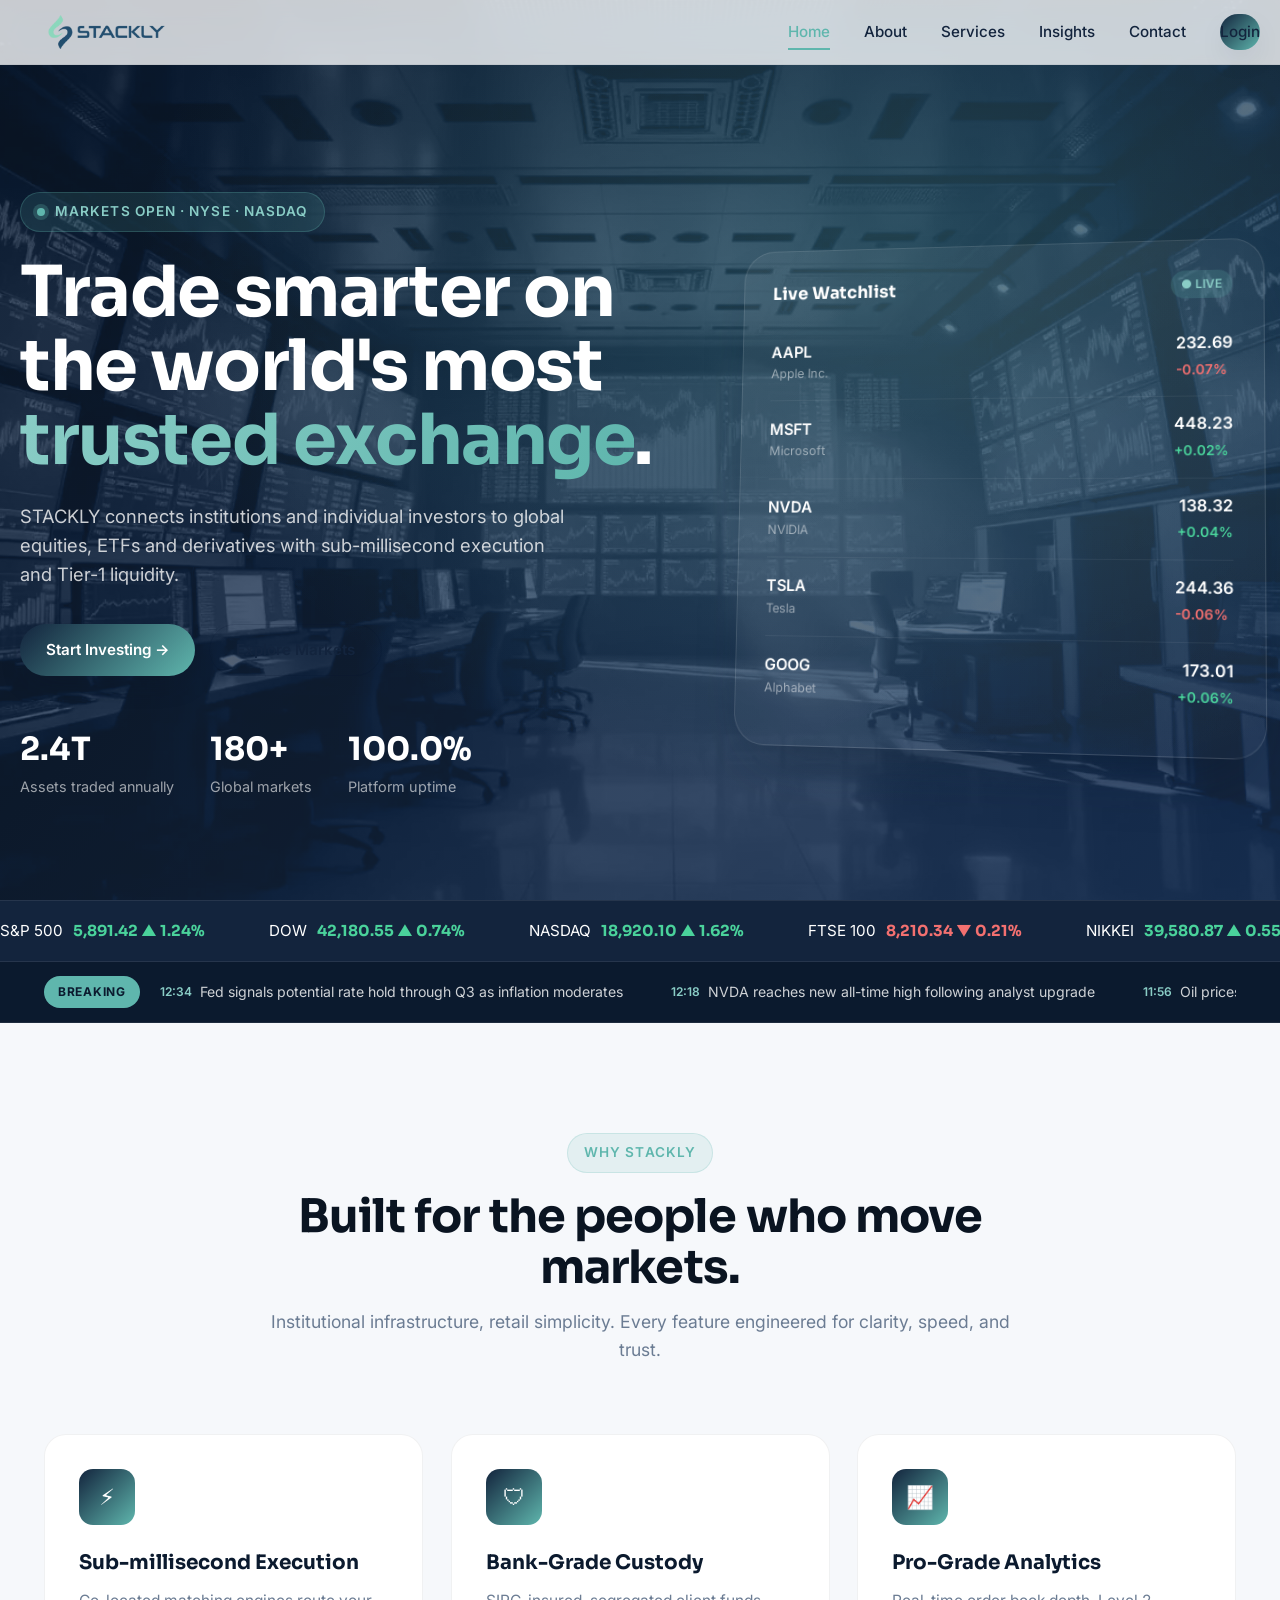
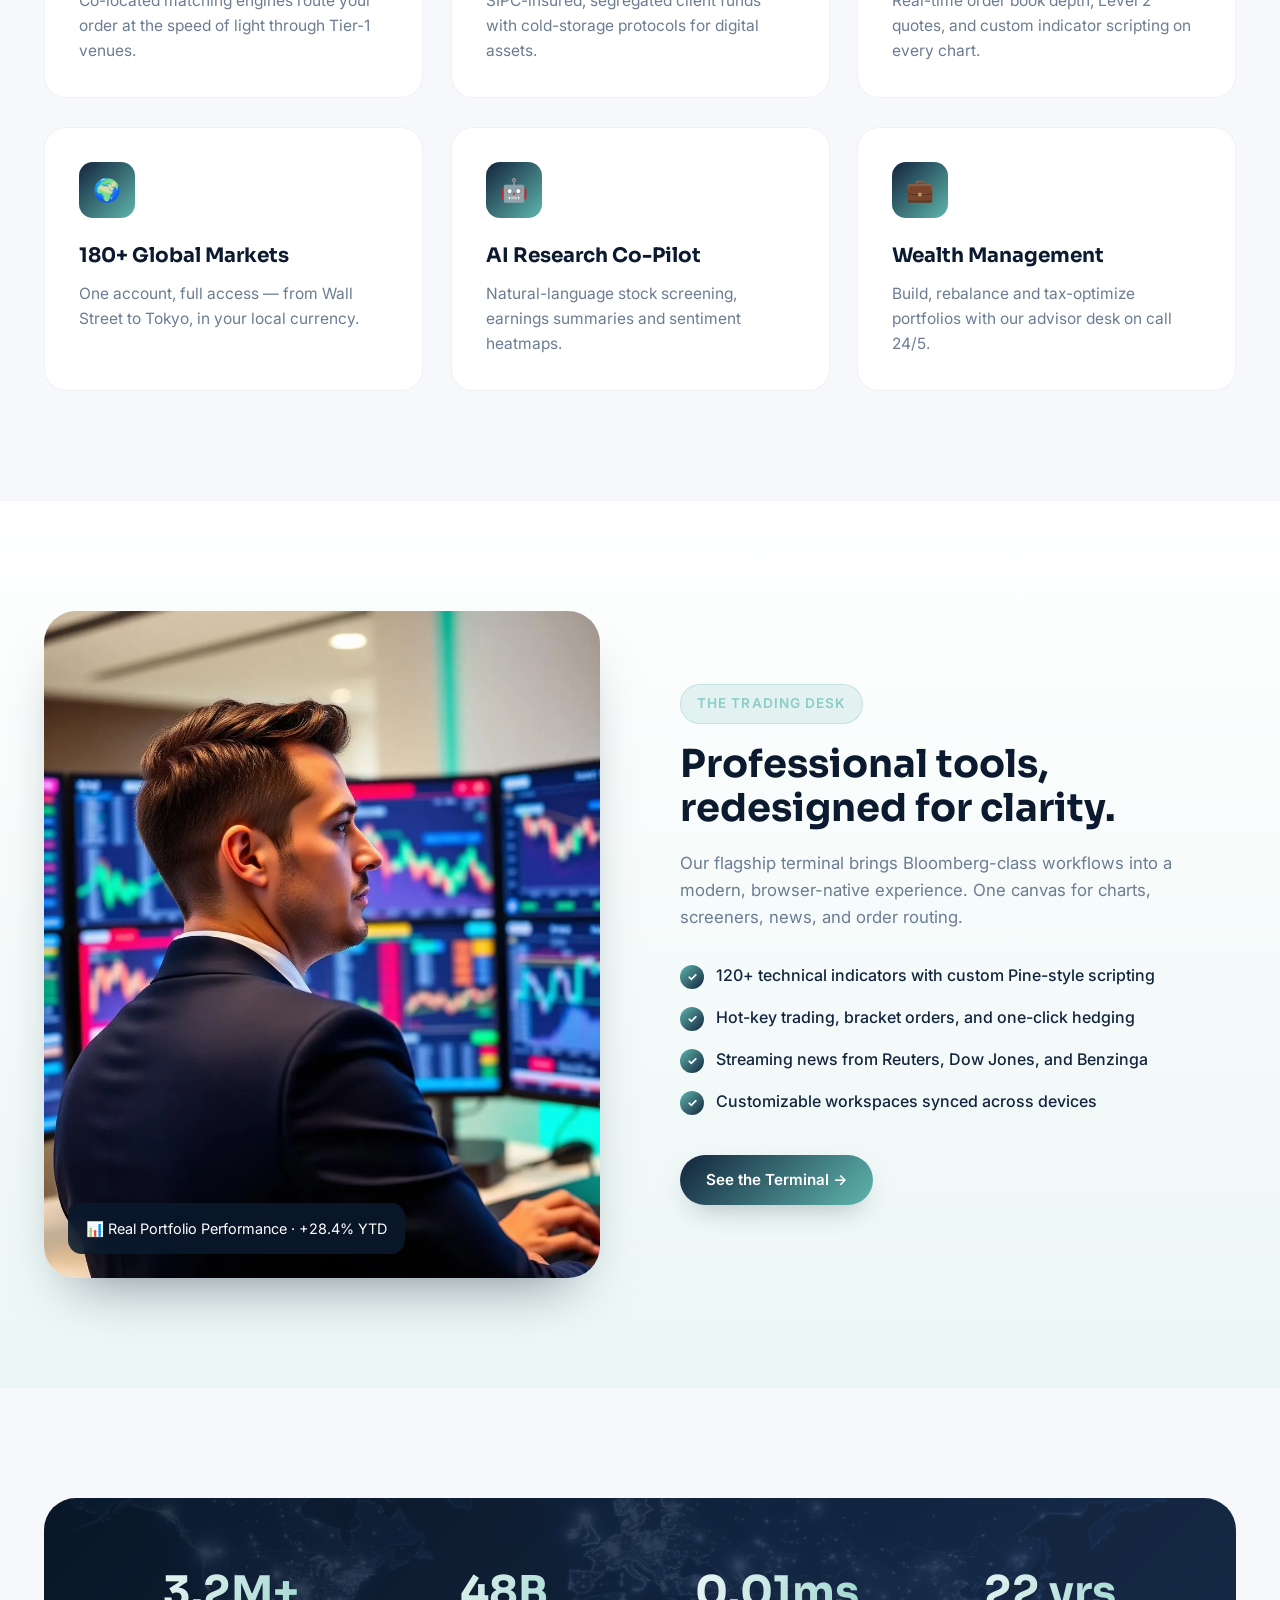
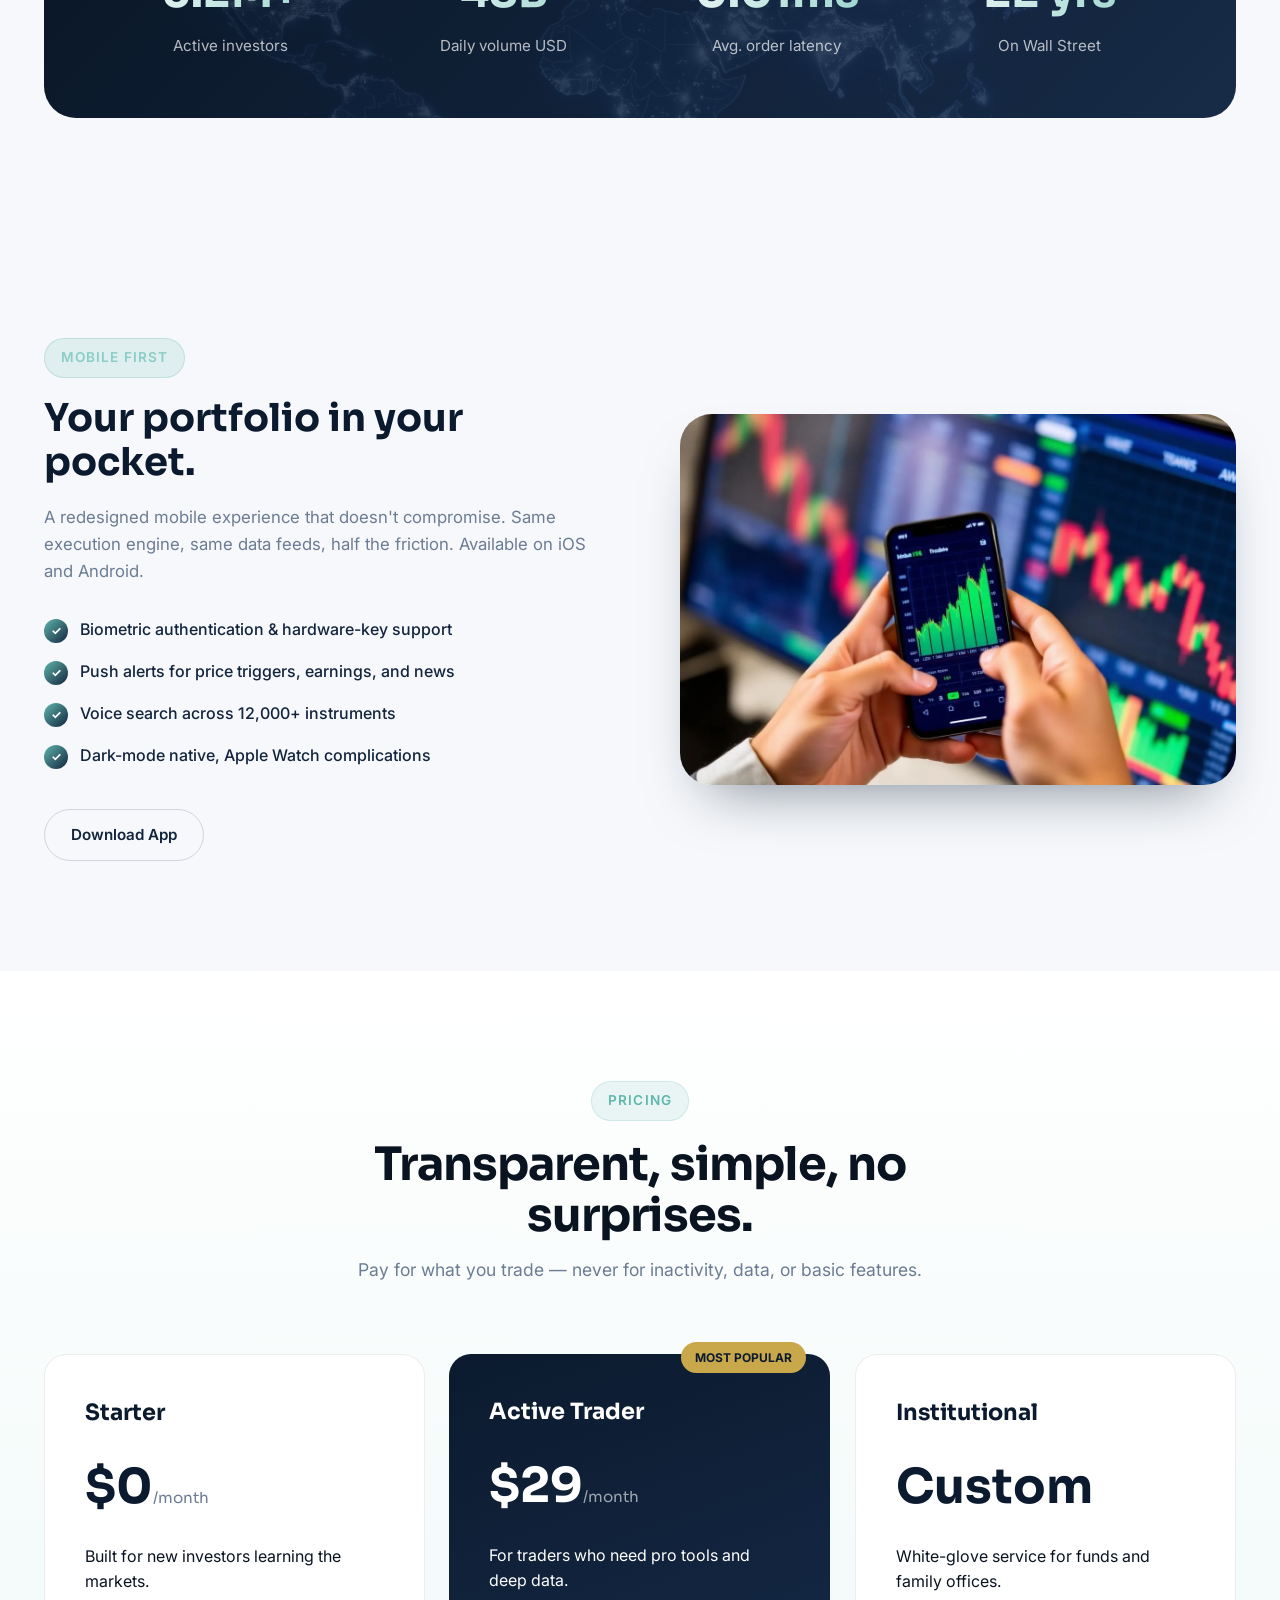
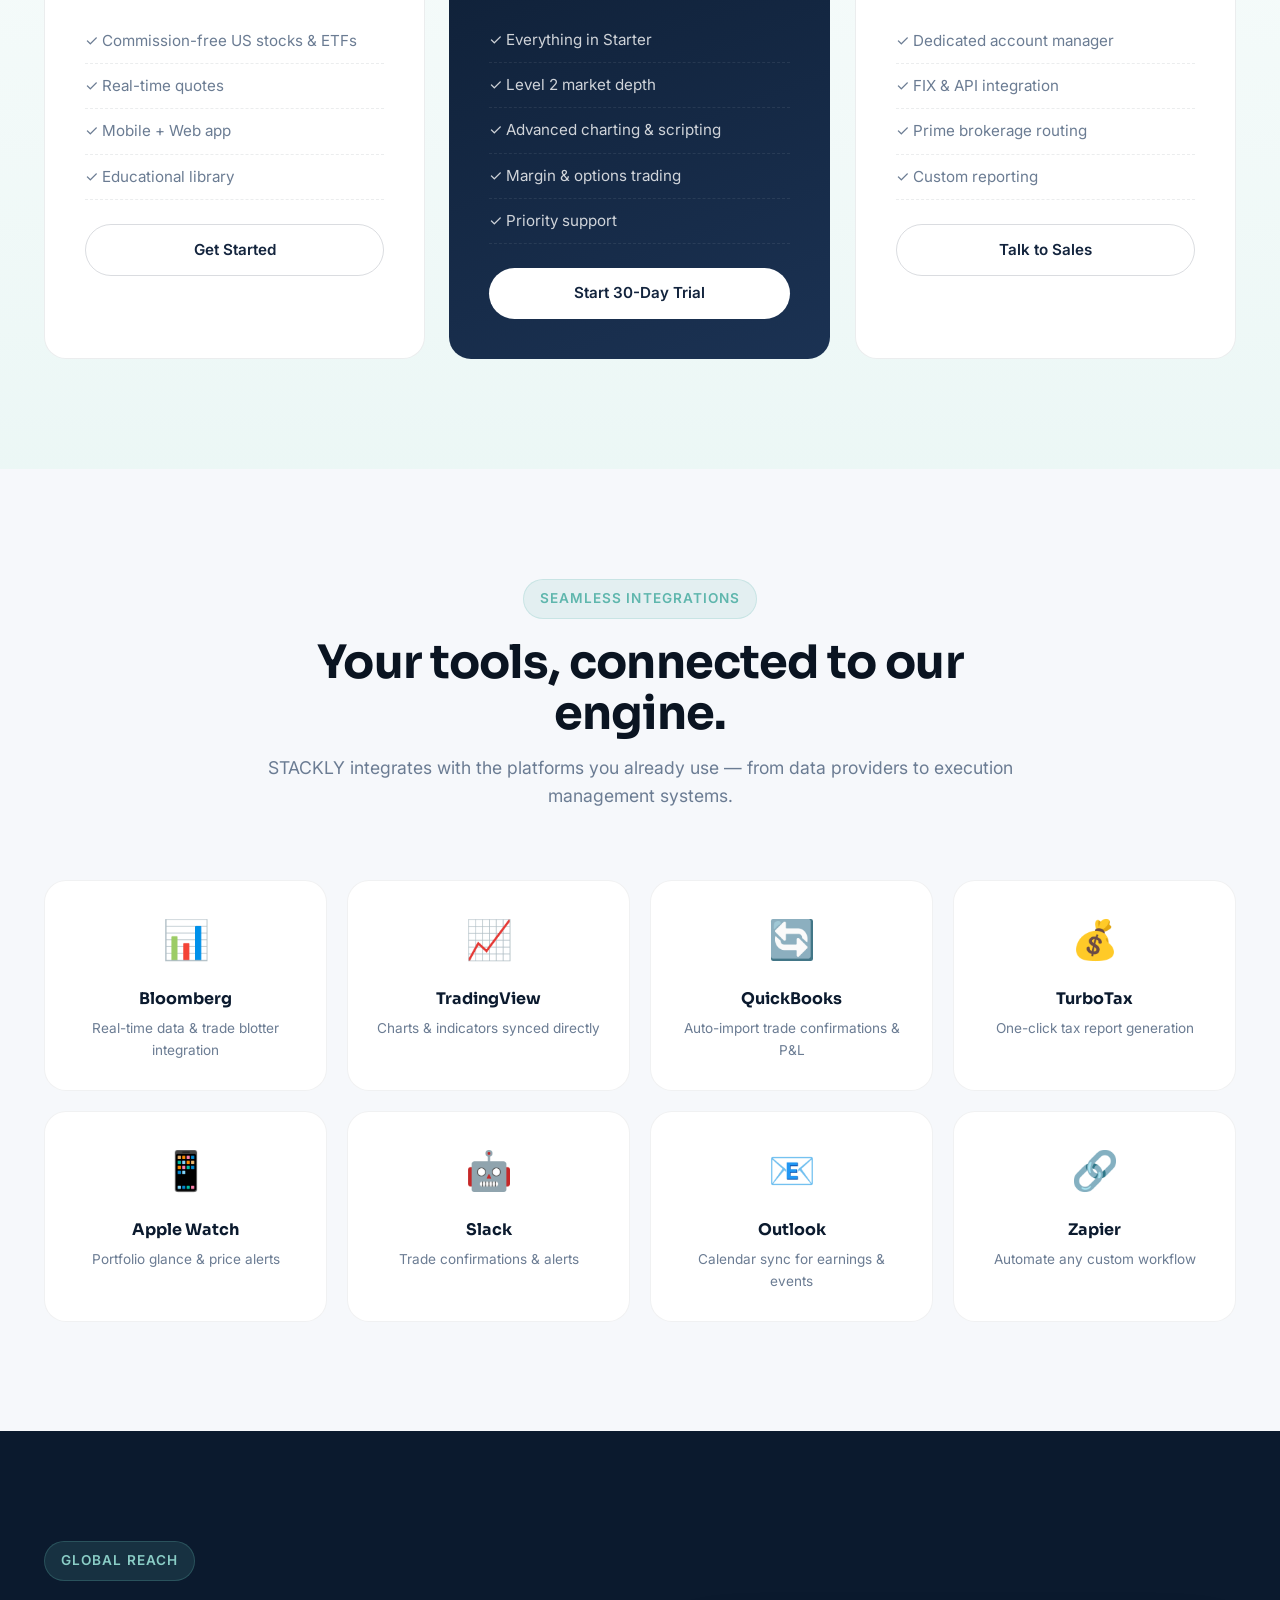
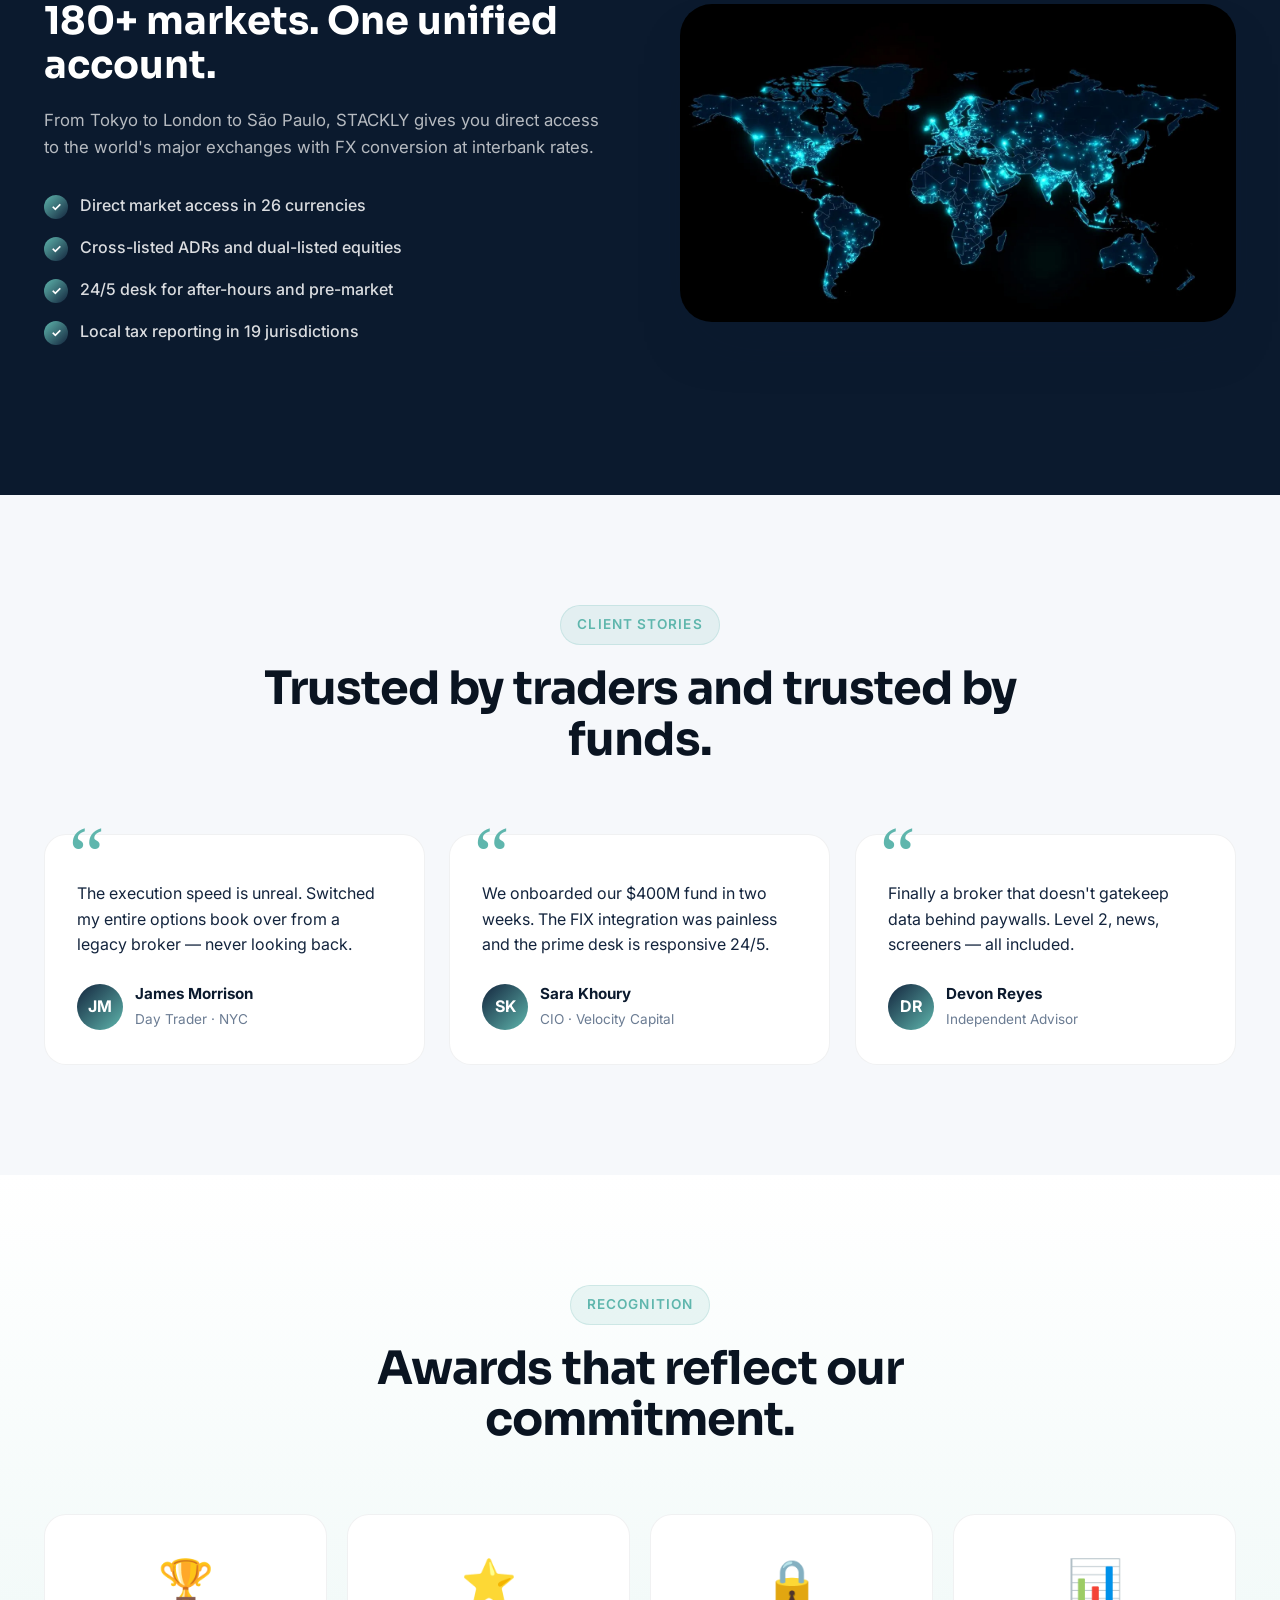
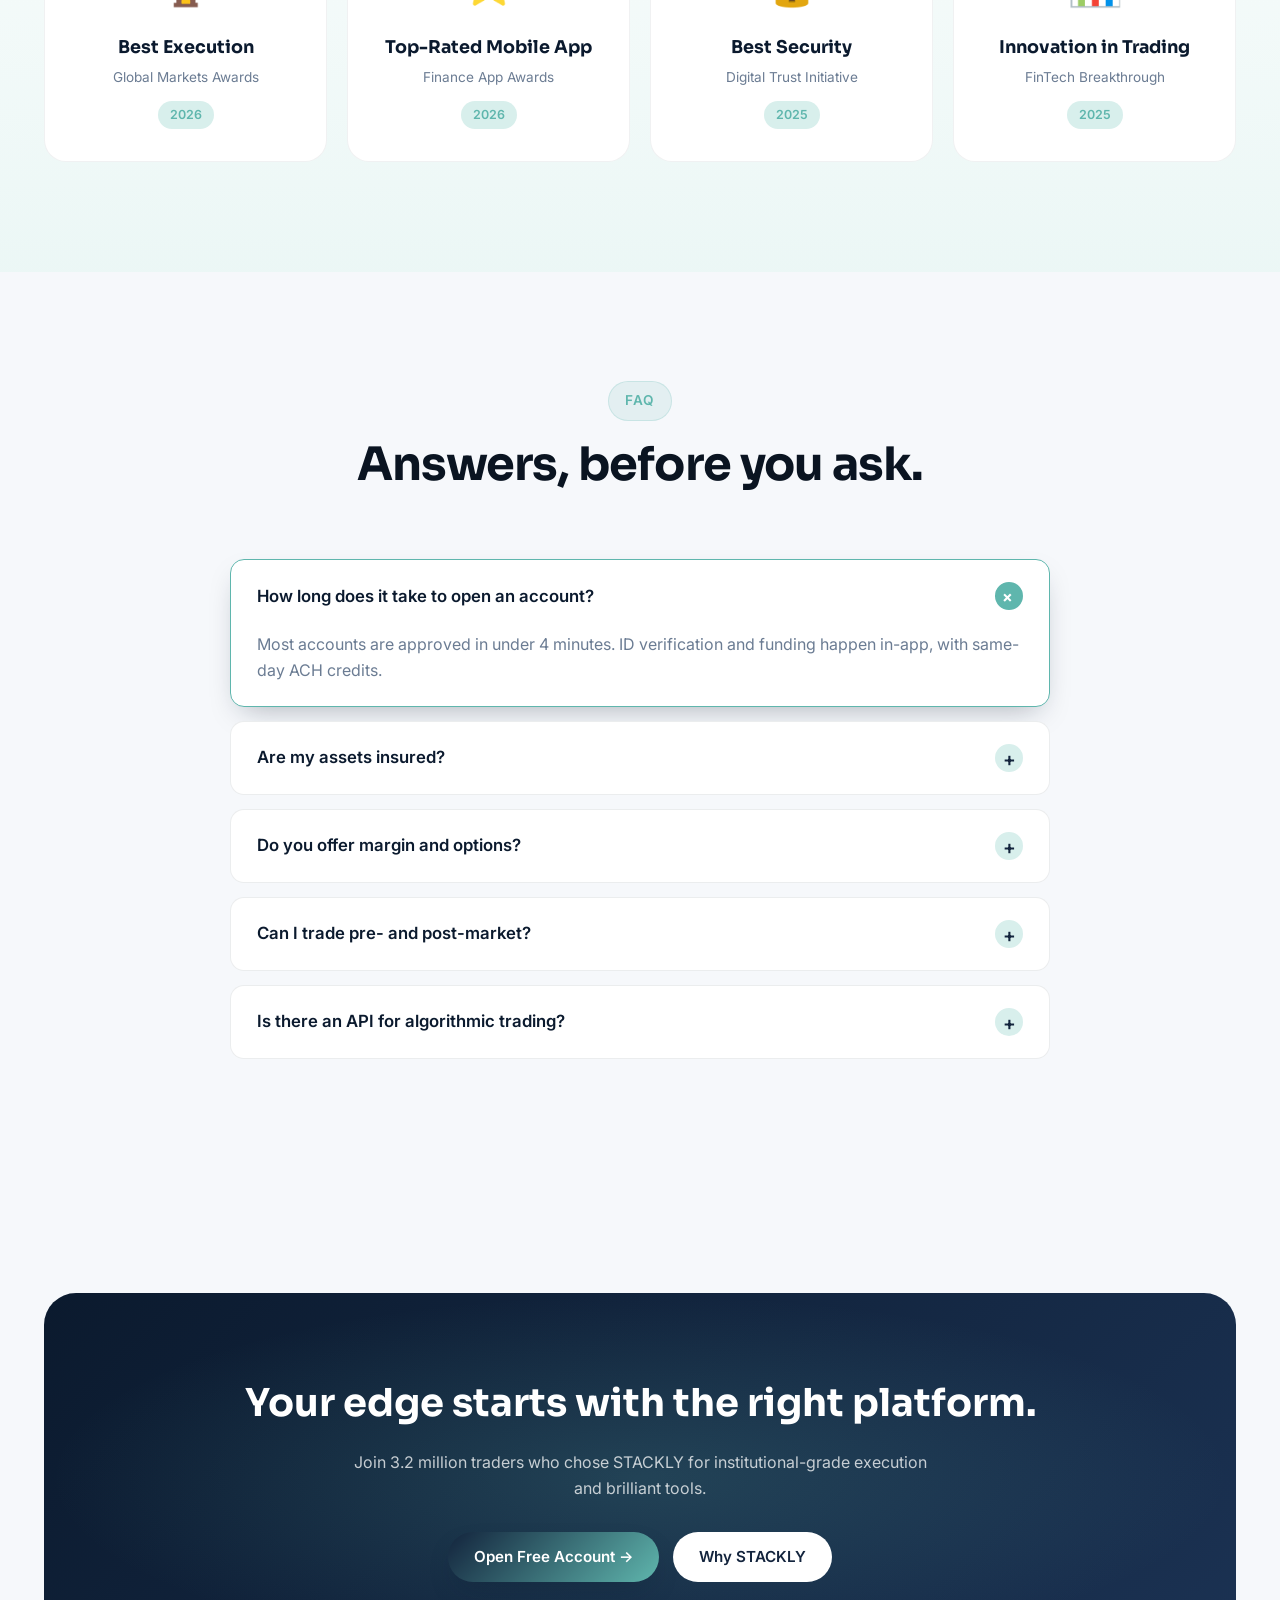
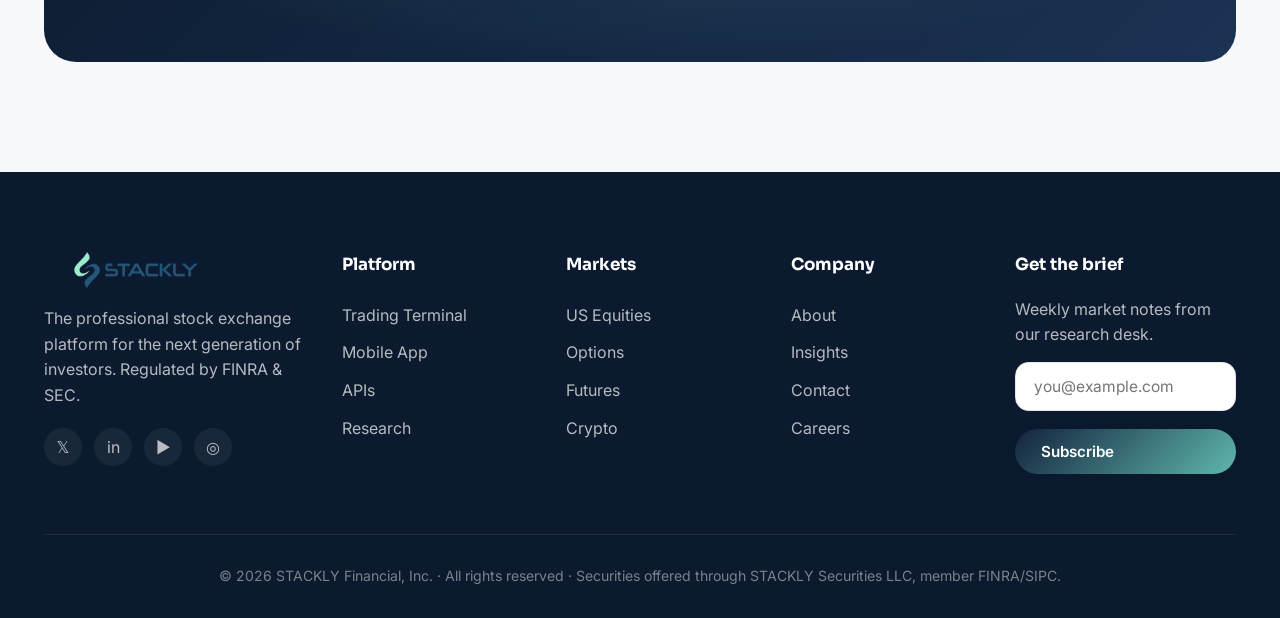
==== commit 0574a20d: "404html added to footer" ====
--- a/index.html
+++ b/index.html
@@ -1,370 +1,568 @@
 <!doctype html>
 <html lang="en">
+
 <head>
-<meta charset="utf-8"/>
-<meta name="viewport" content="width=device-width,initial-scale=1"/>
-<title>STACKLY — Intelligent Stock Exchange & Investment Platform</title>
-<meta name="description" content="STACKLY is a professional stock exchange platform offering real-time market data, institutional-grade execution, and AI-driven insights for traders and investors."/>
-<link rel="icon" type="image/webp" href="./images/logo-dark.webp"/>
-<link rel="preconnect" href="https://fonts.googleapis.com"/>
-<link rel="preconnect" href="https://fonts.gstatic.com" crossorigin/>
-<link rel="stylesheet" href="https://fonts.googleapis.com/css2?family=Inter:wght@400;500;600;700&family=Sora:wght@500;600;700&display=swap"/>
-<link rel="stylesheet" href="./css/styles.css"/>
+  <meta charset="utf-8" />
+  <meta name="viewport" content="width=device-width,initial-scale=1" />
+  <title>STACKLY — Intelligent Stock Exchange & Investment Platform</title>
+  <meta name="description"
+    content="STACKLY is a professional stock exchange platform offering real-time market data, institutional-grade execution, and AI-driven insights for traders and investors." />
+  <link rel="icon" type="image/webp" href="./images/logo-dark.webp" />
+  <link rel="preconnect" href="https://fonts.googleapis.com" />
+  <link rel="preconnect" href="https://fonts.gstatic.com" crossorigin />
+  <link rel="stylesheet"
+    href="https://fonts.googleapis.com/css2?family=Inter:wght@400;500;600;700&family=Sora:wght@500;600;700&display=swap" />
+  <link rel="stylesheet" href="./css/styles.css" />
+  <link rel="stylesheet" href="./css/bg-motion.css" />
 </head>
+
 <body>
 
-<!-- NAV -->
-<header class="nav">
-  <div class="container nav-inner">
-    <a href="index.html" class="nav-logo"><img src="./images/logo-dark.webp" alt="STACKLY Logo" class="nav-logo-img"/></a>
-    <nav class="nav-links">
-      <a href="index.html">Home</a>
-      <a href="about.html">About</a>
-      <a href="services.html">Services</a>
-      <a href="blog.html">Insights</a>
-      <a href="contact.html">Contact</a>
-      <a href="login.html" class="btn btn-primary">Login</a>
-    </nav>
-    <button class="menu-toggle" aria-label="Menu"><span></span><span></span><span></span></button>
+  <!-- NAV -->
+  <header class="nav">
+    <div class="container nav-inner">
+      <a href="index.html" class="nav-logo"><img src="./images/logo-dark.webp" alt="STACKLY Logo"
+          class="nav-logo-img" /></a>
+      <nav class="nav-links">
+        <a href="index.html">Home</a>
+        <a href="about.html">About</a>
+        <a href="services.html">Services</a>
+        <a href="blog.html">Insights</a>
+        <a href="contact.html">Contact</a>
+        <a href="login.html" class="btn btn-primary">Login</a>
+      </nav>
+      <button class="menu-toggle" aria-label="Menu"><span></span><span></span><span></span></button>
+    </div>
+  </header>
+
+  <!-- 1 HERO -->
+  <section class="hero">
+    <div class="container hero-grid">
+      <div data-anim="left">
+        <span class="eyebrow"><span class="dot"></span> Markets Open · NYSE · NASDAQ</span>
+        <h1>Trade smarter on the world's most <span class="accent">trusted exchange</span>.</h1>
+        <p class="lead">STACKLY connects institutions and individual investors to global equities, ETFs and derivatives
+          with sub-millisecond execution and Tier-1 liquidity.</p>
+        <div class="hero-cta">
+          <a href="contact.html" class="btn btn-primary">Start Investing →</a>
+          <a href="services.html" class="btn btn-ghost">Explore Markets</a>
+        </div>
+        <div class="hero-meta">
+          <div class="m"><b data-count="2.4" data-suffix="T">0</b><span>Assets traded annually</span></div>
+          <div class="m"><b data-count="180" data-suffix="+">0</b><span>Global markets</span></div>
+          <div class="m"><b data-count="99.99" data-suffix="%">0</b><span>Platform uptime</span></div>
+        </div>
+      </div>
+      <div data-anim="right" data-delay="2">
+        <div class="ticker-card">
+          <div class="ticker-head">
+            <h3>Live Watchlist</h3><span class="live-tag">● LIVE</span>
+          </div>
+          <div class="tk-row">
+            <div>
+              <div class="tk-sym">AAPL</div><span class="tk-name">Apple Inc.</span>
+            </div>
+            <div>
+              <div class="tk-price" data-ticker="232.84">232.84</div><span class="tk-chg up">+0.00%</span>
+            </div>
+          </div>
+          <div class="tk-row">
+            <div>
+              <div class="tk-sym">MSFT</div><span class="tk-name">Microsoft</span>
+            </div>
+            <div>
+              <div class="tk-price" data-ticker="448.12">448.12</div><span class="tk-chg up">+0.00%</span>
+            </div>
+          </div>
+          <div class="tk-row">
+            <div>
+              <div class="tk-sym">NVDA</div><span class="tk-name">NVIDIA</span>
+            </div>
+            <div>
+              <div class="tk-price" data-ticker="138.27">138.27</div><span class="tk-chg up">+0.00%</span>
+            </div>
+          </div>
+          <div class="tk-row">
+            <div>
+              <div class="tk-sym">TSLA</div><span class="tk-name">Tesla</span>
+            </div>
+            <div>
+              <div class="tk-price" data-ticker="244.50">244.50</div><span class="tk-chg up">+0.00%</span>
+            </div>
+          </div>
+          <div class="tk-row">
+            <div>
+              <div class="tk-sym">GOOG</div><span class="tk-name">Alphabet</span>
+            </div>
+            <div>
+              <div class="tk-price" data-ticker="172.91">172.91</div><span class="tk-chg up">+0.00%</span>
+            </div>
+          </div>
+        </div>
+      </div>
+    </div>
+  </section>
+
+  <!-- 2 MARQUEE -->
+  <div class="marquee">
+    <div class="marquee-track">
+      <span class="marquee-item">S&P 500 <b class="up">5,891.42 ▲ 1.24%</b></span>
+      <span class="marquee-item">DOW <b class="up">42,180.55 ▲ 0.74%</b></span>
+      <span class="marquee-item">NASDAQ <b class="up">18,920.10 ▲ 1.62%</b></span>
+      <span class="marquee-item">FTSE 100 <b class="down">8,210.34 ▼ 0.21%</b></span>
+      <span class="marquee-item">NIKKEI <b class="up">39,580.87 ▲ 0.55%</b></span>
+      <span class="marquee-item">DAX <b class="up">19,310.22 ▲ 0.41%</b></span>
+      <span class="marquee-item">BTC/USD <b class="up">68,420 ▲ 2.10%</b></span>
+      <span class="marquee-item">GOLD <b class="up">2,684.30 ▲ 0.84%</b></span>
+      <span class="marquee-item">S&P 500 <b class="up">5,891.42 ▲ 1.24%</b></span>
+      <span class="marquee-item">DOW <b class="up">42,180.55 ▲ 0.74%</b></span>
+      <span class="marquee-item">NASDAQ <b class="up">18,920.10 ▲ 1.62%</b></span>
+      <span class="marquee-item">FTSE 100 <b class="down">8,210.34 ▼ 0.21%</b></span>
+      <span class="marquee-item">NIKKEI <b class="up">39,580.87 ▲ 0.55%</b></span>
+      <span class="marquee-item">DAX <b class="up">19,310.22 ▲ 0.41%</b></span>
+    </div>
   </div>
-</header>
-
-<!-- 1 HERO -->
-<section class="hero">
-  <div class="container hero-grid">
-    <div data-anim="left">
-      <span class="eyebrow"><span class="dot"></span> Markets Open · NYSE · NASDAQ</span>
-      <h1>Trade smarter on the world's most <span class="accent">trusted exchange</span>.</h1>
-      <p class="lead">STACKLY connects institutions and individual investors to global equities, ETFs and derivatives with sub-millisecond execution and Tier-1 liquidity.</p>
-      <div class="hero-cta">
-        <a href="contact.html" class="btn btn-primary">Start Investing →</a>
-        <a href="services.html" class="btn btn-ghost">Explore Markets</a>
-      </div>
-      <div class="hero-meta">
-        <div class="m"><b data-count="2.4" data-suffix="T">0</b><span>Assets traded annually</span></div>
-        <div class="m"><b data-count="180" data-suffix="+">0</b><span>Global markets</span></div>
-        <div class="m"><b data-count="99.99" data-suffix="%">0</b><span>Platform uptime</span></div>
-      </div>
-    </div>
-    <div data-anim="right" data-delay="2">
-      <div class="ticker-card">
-        <div class="ticker-head"><h3>Live Watchlist</h3><span class="live-tag">● LIVE</span></div>
-        <div class="tk-row"><div><div class="tk-sym">AAPL</div><span class="tk-name">Apple Inc.</span></div><div><div class="tk-price" data-ticker="232.84">232.84</div><span class="tk-chg up">+0.00%</span></div></div>
-        <div class="tk-row"><div><div class="tk-sym">MSFT</div><span class="tk-name">Microsoft</span></div><div><div class="tk-price" data-ticker="448.12">448.12</div><span class="tk-chg up">+0.00%</span></div></div>
-        <div class="tk-row"><div><div class="tk-sym">NVDA</div><span class="tk-name">NVIDIA</span></div><div><div class="tk-price" data-ticker="138.27">138.27</div><span class="tk-chg up">+0.00%</span></div></div>
-        <div class="tk-row"><div><div class="tk-sym">TSLA</div><span class="tk-name">Tesla</span></div><div><div class="tk-price" data-ticker="244.50">244.50</div><span class="tk-chg up">+0.00%</span></div></div>
-        <div class="tk-row"><div><div class="tk-sym">GOOG</div><span class="tk-name">Alphabet</span></div><div><div class="tk-price" data-ticker="172.91">172.91</div><span class="tk-chg up">+0.00%</span></div></div>
+
+  <!-- NEW SECTION: Market News Ticker -->
+  <div class="news-ticker">
+    <div class="container news-ticker-inner">
+      <span class="news-ticker-label">Breaking</span>
+      <div class="news-ticker-scroll">
+        <div class="news-ticker-items">
+          <span class="news-ticker-item"><span class="time">12:34</span> Fed signals potential rate hold through Q3 as
+            inflation moderates</span>
+          <span class="news-ticker-item"><span class="time">12:18</span> NVDA reaches new all-time high following
+            analyst upgrade</span>
+          <span class="news-ticker-item"><span class="time">11:56</span> Oil prices stabilize after OPEC+ maintains
+            production targets</span>
+          <span class="news-ticker-item"><span class="time">11:32</span> European markets edge higher on positive GDP
+            data</span>
+          <span class="news-ticker-item"><span class="time">11:08</span> TSLA announces expanded Gigafactory plans in
+            Europe</span>
+          <span class="news-ticker-item"><span class="time">10:44</span> Apple reports record services revenue in Q2
+            earnings</span>
+          <span class="news-ticker-item"><span class="time">12:34</span> Fed signals potential rate hold through Q3 as
+            inflation moderates</span>
+          <span class="news-ticker-item"><span class="time">12:18</span> NVDA reaches new all-time high following
+            analyst upgrade</span>
+          <span class="news-ticker-item"><span class="time">11:56</span> Oil prices stabilize after OPEC+ maintains
+            production targets</span>
+        </div>
       </div>
     </div>
   </div>
-</section>
-
-<!-- 2 MARQUEE -->
-<div class="marquee">
-  <div class="marquee-track">
-    <span class="marquee-item">S&P 500 <b class="up">5,891.42 ▲ 1.24%</b></span>
-    <span class="marquee-item">DOW <b class="up">42,180.55 ▲ 0.74%</b></span>
-    <span class="marquee-item">NASDAQ <b class="up">18,920.10 ▲ 1.62%</b></span>
-    <span class="marquee-item">FTSE 100 <b class="down">8,210.34 ▼ 0.21%</b></span>
-    <span class="marquee-item">NIKKEI <b class="up">39,580.87 ▲ 0.55%</b></span>
-    <span class="marquee-item">DAX <b class="up">19,310.22 ▲ 0.41%</b></span>
-    <span class="marquee-item">BTC/USD <b class="up">68,420 ▲ 2.10%</b></span>
-    <span class="marquee-item">GOLD <b class="up">2,684.30 ▲ 0.84%</b></span>
-    <span class="marquee-item">S&P 500 <b class="up">5,891.42 ▲ 1.24%</b></span>
-    <span class="marquee-item">DOW <b class="up">42,180.55 ▲ 0.74%</b></span>
-    <span class="marquee-item">NASDAQ <b class="up">18,920.10 ▲ 1.62%</b></span>
-    <span class="marquee-item">FTSE 100 <b class="down">8,210.34 ▼ 0.21%</b></span>
-    <span class="marquee-item">NIKKEI <b class="up">39,580.87 ▲ 0.55%</b></span>
-    <span class="marquee-item">DAX <b class="up">19,310.22 ▲ 0.41%</b></span>
-  </div>
-</div>
-
-<!-- NEW SECTION: Market News Ticker -->
-<div class="news-ticker">
-  <div class="container news-ticker-inner">
-    <span class="news-ticker-label">Breaking</span>
-    <div class="news-ticker-scroll">
-      <div class="news-ticker-items">
-        <span class="news-ticker-item"><span class="time">12:34</span> Fed signals potential rate hold through Q3 as inflation moderates</span>
-        <span class="news-ticker-item"><span class="time">12:18</span> NVDA reaches new all-time high following analyst upgrade</span>
-        <span class="news-ticker-item"><span class="time">11:56</span> Oil prices stabilize after OPEC+ maintains production targets</span>
-        <span class="news-ticker-item"><span class="time">11:32</span> European markets edge higher on positive GDP data</span>
-        <span class="news-ticker-item"><span class="time">11:08</span> TSLA announces expanded Gigafactory plans in Europe</span>
-        <span class="news-ticker-item"><span class="time">10:44</span> Apple reports record services revenue in Q2 earnings</span>
-        <span class="news-ticker-item"><span class="time">12:34</span> Fed signals potential rate hold through Q3 as inflation moderates</span>
-        <span class="news-ticker-item"><span class="time">12:18</span> NVDA reaches new all-time high following analyst upgrade</span>
-        <span class="news-ticker-item"><span class="time">11:56</span> Oil prices stabilize after OPEC+ maintains production targets</span>
-      </div>
-    </div>
-  </div>
-</div>
-
-<!-- 3 FEATURES -->
-<section class="section">
-  <div class="container">
-    <div class="section-head" data-anim>
-      <span class="eyebrow">Why STACKLY</span>
-      <h2>Built for the people who move markets.</h2>
-      <p>Institutional infrastructure, retail simplicity. Every feature engineered for clarity, speed, and trust.</p>
-    </div>
-    <div class="grid grid-3">
-      <div class="card" data-anim data-delay="1"><div class="icon">⚡</div><h3>Sub-millisecond Execution</h3><p>Co-located matching engines route your order at the speed of light through Tier-1 venues.</p><span class="arrow">→</span></div>
-      <div class="card" data-anim data-delay="2"><div class="icon">🛡</div><h3>Bank-Grade Custody</h3><p>SIPC-insured, segregated client funds with cold-storage protocols for digital assets.</p><span class="arrow">→</span></div>
-      <div class="card" data-anim data-delay="3"><div class="icon">📈</div><h3>Pro-Grade Analytics</h3><p>Real-time order book depth, Level 2 quotes, and custom indicator scripting on every chart.</p><span class="arrow">→</span></div>
-      <div class="card" data-anim data-delay="1"><div class="icon">🌍</div><h3>180+ Global Markets</h3><p>One account, full access — from Wall Street to Tokyo, in your local currency.</p><span class="arrow">→</span></div>
-      <div class="card" data-anim data-delay="2"><div class="icon">🤖</div><h3>AI Research Co-Pilot</h3><p>Natural-language stock screening, earnings summaries and sentiment heatmaps.</p><span class="arrow">→</span></div>
-      <div class="card" data-anim data-delay="3"><div class="icon">💼</div><h3>Wealth Management</h3><p>Build, rebalance and tax-optimize portfolios with our advisor desk on call 24/5.</p><span class="arrow">→</span></div>
-    </div>
-  </div>
-</section>
-
-<!-- 4 SPLIT -->
-<section class="section section-tint">
-  <div class="container">
-    <div class="split">
-      <div class="split-img" data-anim="left">
-        <img src="./images/advisor.webp" alt="Trader analyzing markets" width="1000" height="1200" loading="lazy"/>
-        <div class="badge">📊 Real Portfolio Performance · +28.4% YTD</div>
-      </div>
-      <div class="split-text" data-anim="right">
-        <span class="eyebrow">The Trading Desk</span>
-        <h2>Professional tools, redesigned for clarity.</h2>
-        <p>Our flagship terminal brings Bloomberg-class workflows into a modern, browser-native experience. One canvas for charts, screeners, news, and order routing.</p>
-        <ul class="ck-list">
-          <li>120+ technical indicators with custom Pine-style scripting</li>
-          <li>Hot-key trading, bracket orders, and one-click hedging</li>
-          <li>Streaming news from Reuters, Dow Jones, and Benzinga</li>
-          <li>Customizable workspaces synced across devices</li>
-        </ul>
-        <a href="services.html" class="btn btn-primary">See the Terminal →</a>
-      </div>
-    </div>
-  </div>
-</section>
-
-<!-- 5 STATS -->
-<section class="section">
-  <div class="container">
-    <div class="stats" data-anim="zoom">
-      <div class="stat"><b data-count="3.2" data-suffix="M+">0</b><span>Active investors</span></div>
-      <div class="stat"><b data-count="48" data-suffix="B">0</b><span>Daily volume USD</span></div>
-      <div class="stat"><b data-count="0.01" data-suffix="ms">0</b><span>Avg. order latency</span></div>
-      <div class="stat"><b data-count="22" data-suffix=" yrs">0</b><span>On Wall Street</span></div>
-    </div>
-  </div>
-</section>
-
-<!-- 6 SPLIT 2 -->
-<section class="section">
-  <div class="container">
-    <div class="split reverse">
-      <div class="split-img" data-anim="right">
-        <img src="./images/mobile.webp" alt="Mobile trading app" width="1200" height="800" loading="lazy"/>
-      </div>
-      <div class="split-text" data-anim="left">
-        <span class="eyebrow">Mobile First</span>
-        <h2>Your portfolio in your pocket.</h2>
-        <p>A redesigned mobile experience that doesn't compromise. Same execution engine, same data feeds, half the friction. Available on iOS and Android.</p>
-        <ul class="ck-list">
-          <li>Biometric authentication & hardware-key support</li>
-          <li>Push alerts for price triggers, earnings, and news</li>
-          <li>Voice search across 12,000+ instruments</li>
-          <li>Dark-mode native, Apple Watch complications</li>
-        </ul>
-        <a href="contact.html" class="btn btn-ghost">Download App</a>
-      </div>
-    </div>
-  </div>
-</section>
-
-<!-- 7 PRICING -->
-<section class="section section-tint">
-  <div class="container">
-    <div class="section-head" data-anim>
-      <span class="eyebrow">Pricing</span>
-      <h2>Transparent, simple, no surprises.</h2>
-      <p>Pay for what you trade — never for inactivity, data, or basic features.</p>
-    </div>
-    <div class="pricing">
-      <div class="plan" data-anim data-delay="1">
-        <h3>Starter</h3>
-        <div class="price">$0<small>/month</small></div>
-        <p>Built for new investors learning the markets.</p>
-        <ul>
-          <li>✓ Commission-free US stocks & ETFs</li>
-          <li>✓ Real-time quotes</li>
-          <li>✓ Mobile + Web app</li>
-          <li>✓ Educational library</li>
-        </ul>
-        <a href="contact.html" class="btn btn-ghost" style="width:100%;justify-content:center">Get Started</a>
-      </div>
-      <div class="plan featured" data-anim data-delay="2">
-        <span class="tag-pop">MOST POPULAR</span>
-        <h3>Active Trader</h3>
-        <div class="price">$29<small>/month</small></div>
-        <p>For traders who need pro tools and deep data.</p>
-        <ul>
-          <li>✓ Everything in Starter</li>
-          <li>✓ Level 2 market depth</li>
-          <li>✓ Advanced charting & scripting</li>
-          <li>✓ Margin & options trading</li>
-          <li>✓ Priority support</li>
-        </ul>
-        <a href="contact.html" class="btn btn-white" style="width:100%;justify-content:center">Start 30-Day Trial</a>
-      </div>
-      <div class="plan" data-anim data-delay="3">
-        <h3>Institutional</h3>
-        <div class="price">Custom<small></small></div>
-        <p>White-glove service for funds and family offices.</p>
-        <ul>
-          <li>✓ Dedicated account manager</li>
-          <li>✓ FIX & API integration</li>
-          <li>✓ Prime brokerage routing</li>
-          <li>✓ Custom reporting</li>
-        </ul>
-        <a href="contact.html" class="btn btn-ghost" style="width:100%;justify-content:center">Talk to Sales</a>
-      </div>
-    </div>
-  </div>
-</section>
-
-<!-- NEW SECTION: Platform Integrations -->
-<section class="section">
-  <div class="container">
-    <div class="section-head" data-anim>
-      <span class="eyebrow">Seamless Integrations</span>
-      <h2>Your tools, connected to our engine.</h2>
-      <p>STACKLY integrates with the platforms you already use — from data providers to execution management systems.</p>
-    </div>
-    <div class="integrations-grid">
-      <div class="integration-card" data-anim data-delay="1"><span class="icn">📊</span><h4>Bloomberg</h4><p>Real-time data & trade blotter integration</p></div>
-      <div class="integration-card" data-anim data-delay="2"><span class="icn">📈</span><h4>TradingView</h4><p>Charts & indicators synced directly</p></div>
-      <div class="integration-card" data-anim data-delay="3"><span class="icn">🔄</span><h4>QuickBooks</h4><p>Auto-import trade confirmations & P&L</p></div>
-      <div class="integration-card" data-anim data-delay="4"><span class="icn">💰</span><h4>TurboTax</h4><p>One-click tax report generation</p></div>
-      <div class="integration-card" data-anim data-delay="1"><span class="icn">📱</span><h4>Apple Watch</h4><p>Portfolio glance & price alerts</p></div>
-      <div class="integration-card" data-anim data-delay="2"><span class="icn">🤖</span><h4>Slack</h4><p>Trade confirmations & alerts</p></div>
-      <div class="integration-card" data-anim data-delay="3"><span class="icn">📧</span><h4>Outlook</h4><p>Calendar sync for earnings & events</p></div>
-      <div class="integration-card" data-anim data-delay="4"><span class="icn">🔗</span><h4>Zapier</h4><p>Automate any custom workflow</p></div>
-    </div>
-  </div>
-</section>
-
-<!-- 8 GLOBAL MARKETS -->
-<section class="section section-dark">
-  <div class="container">
-    <div class="split">
-      <div class="split-text" data-anim="left">
-        <span class="eyebrow">Global Reach</span>
-        <h2>180+ markets. One unified account.</h2>
-        <p>From Tokyo to London to São Paulo, STACKLY gives you direct access to the world's major exchanges with FX conversion at interbank rates.</p>
-        <ul class="ck-list">
-          <li>Direct market access in 26 currencies</li>
-          <li>Cross-listed ADRs and dual-listed equities</li>
-          <li>24/5 desk for after-hours and pre-market</li>
-          <li>Local tax reporting in 19 jurisdictions</li>
-        </ul>
-      </div>
-      <div class="split-img" data-anim="right">
-        <img src="./images/world.webp" alt="Global network" width="1400" height="800" loading="lazy"/>
-      </div>
-    </div>
-  </div>
-</section>
-
-<!-- 9 TESTIMONIALS -->
-<section class="section">
-  <div class="container">
-    <div class="section-head" data-anim>
-      <span class="eyebrow">Client Stories</span>
-      <h2>Trusted by traders and trusted by funds.</h2>
-    </div>
-    <div class="testi-grid">
-      <div class="testi" data-anim data-delay="1">
-        <p>The execution speed is unreal. Switched my entire options book over from a legacy broker — never looking back.</p>
-        <div class="testi-user"><div class="av">JM</div><div><b>James Morrison</b><span>Day Trader · NYC</span></div></div>
-      </div>
-      <div class="testi" data-anim data-delay="2">
-        <p>We onboarded our $400M fund in two weeks. The FIX integration was painless and the prime desk is responsive 24/5.</p>
-        <div class="testi-user"><div class="av">SK</div><div><b>Sara Khoury</b><span>CIO · Velocity Capital</span></div></div>
-      </div>
-      <div class="testi" data-anim data-delay="3">
-        <p>Finally a broker that doesn't gatekeep data behind paywalls. Level 2, news, screeners — all included.</p>
-        <div class="testi-user"><div class="av">DR</div><div><b>Devon Reyes</b><span>Independent Advisor</span></div></div>
-      </div>
-    </div>
-  </div>
-</section>
-
-<!-- NEW SECTION: Awards & Recognition -->
-<section class="section section-tint">
-  <div class="container">
-    <div class="section-head" data-anim>
-      <span class="eyebrow">Recognition</span>
-      <h2>Awards that reflect our commitment.</h2>
-    </div>
-    <div class="awards-grid">
-      <div class="award-card" data-anim data-delay="1"><span class="award-icon">🏆</span><h4>Best Execution</h4><p>Global Markets Awards</p><span class="year">2026</span></div>
-      <div class="award-card" data-anim data-delay="2"><span class="award-icon">⭐</span><h4>Top-Rated Mobile App</h4><p>Finance App Awards</p><span class="year">2026</span></div>
-      <div class="award-card" data-anim data-delay="3"><span class="award-icon">🔒</span><h4>Best Security</h4><p>Digital Trust Initiative</p><span class="year">2025</span></div>
-      <div class="award-card" data-anim data-delay="4"><span class="award-icon">📊</span><h4>Innovation in Trading</h4><p>FinTech Breakthrough</p><span class="year">2025</span></div>
-    </div>
-  </div>
-</section>
-
-<!-- 10 FAQ -->
-<section class="section">
-  <div class="container">
-    <div class="section-head" data-anim>
-      <span class="eyebrow">FAQ</span>
-      <h2>Answers, before you ask.</h2>
-    </div>
-    <div class="faq">
-      <div class="faq-item open"><div class="faq-q">How long does it take to open an account?<span class="plus">+</span></div><div class="faq-a"><div class="faq-a-inner">Most accounts are approved in under 4 minutes. ID verification and funding happen in-app, with same-day ACH credits.</div></div></div>
-      <div class="faq-item"><div class="faq-q">Are my assets insured?<span class="plus">+</span></div><div class="faq-a"><div class="faq-a-inner">Yes — securities are SIPC-protected up to $500,000 and cash balances are FDIC-swept across partner banks for up to $2.5M coverage.</div></div></div>
-      <div class="faq-item"><div class="faq-q">Do you offer margin and options?<span class="plus">+</span></div><div class="faq-a"><div class="faq-a-inner">Active Trader and Institutional plans include Reg-T margin and tiered options approval up to Level 4 spreads.</div></div></div>
-      <div class="faq-item"><div class="faq-q">Can I trade pre- and post-market?<span class="plus">+</span></div><div class="faq-a"><div class="faq-a-inner">Yes, 4:00 AM to 8:00 PM ET extended sessions are available at no extra cost on all paid plans.</div></div></div>
-      <div class="faq-item"><div class="faq-q">Is there an API for algorithmic trading?<span class="plus">+</span></div><div class="faq-a"><div class="faq-a-inner">REST and WebSocket APIs are free for all funded accounts. FIX 4.4 is available on Institutional plans.</div></div></div>
-    </div>
-  </div>
-</section>
-
-<!-- 11 CTA -->
-<section class="section">
-  <div class="container">
-    <div class="cta-band" data-anim="zoom">
-      <h2>Your edge starts with the right platform.</h2>
-      <p>Join 3.2 million traders who chose STACKLY for institutional-grade execution and brilliant tools.</p>
-      <div class="hero-cta">
-        <a href="contact.html" class="btn btn-primary">Open Free Account →</a>
-        <a href="about.html" class="btn btn-white">Why STACKLY</a>
-      </div>
-    </div>
-  </div>
-</section>
-
-<!-- FOOTER -->
-<footer class="footer">
-  <div class="container">
-    <div class="foot-grid">
-      <div>
-        <img src="./images/logo-dark.webp" alt="STACKLY" class="foot-logo"/>
-        <p>The professional stock exchange platform for the next generation of investors. Regulated by FINRA & SEC.</p>
-        <div class="socials">
-          <a href="404.html" aria-label="Twitter">𝕏</a>
-          <a href="404.html" aria-label="LinkedIn">in</a>
-          <a href="404.html" aria-label="YouTube">▶</a>
-          <a href="404.html" aria-label="Instagram">◎</a>
-        </div>
-      </div>
-      <div><h4>Platform</h4><ul><li><a href="services.html">Trading Terminal</a></li><li><a href="services.html">Mobile App</a></li><li><a href="services.html">APIs</a></li><li><a href="services.html">Research</a></li></ul></div>
-      <div><h4>Markets</h4><ul><li><a href="services.html">US Equities</a></li><li><a href="services.html">Options</a></li><li><a href="services.html">Futures</a></li><li><a href="services.html">Crypto</a></li></ul></div>
-      <div><h4>Company</h4><ul><li><a href="about.html">About</a></li><li><a href="blog.html">Insights</a></li><li><a href="contact.html">Contact</a></li><li><a href="contact.html">Careers</a></li></ul></div>
-      <div><h4>Get the brief</h4><p style="margin-bottom:14px">Weekly market notes from our research desk.</p><form class="form" onsubmit="event.preventDefault();this.querySelector('button').textContent='✓ Subscribed';"><input class="input" placeholder="you@example.com" type="email" required/><button class="btn btn-primary" type="submit">Subscribe</button></form></div>
-    </div>
-    <div class="copy">© 2026 STACKLY Financial, Inc. · All rights reserved · Securities offered through STACKLY Securities LLC, member FINRA/SIPC.</div>
-  </div>
-</footer>
-
-<script src="./js/main.js"></script>
+
+  <!-- 3 FEATURES -->
+  <section class="section">
+    <div class="container">
+      <div class="section-head" data-anim>
+        <span class="eyebrow">Why STACKLY</span>
+        <h2>Built for the people who move markets.</h2>
+        <p>Institutional infrastructure, retail simplicity. Every feature engineered for clarity, speed, and trust.</p>
+      </div>
+      <div class="grid grid-3">
+        <div class="card" data-anim data-delay="1">
+          <div class="icon">⚡</div>
+          <h3>Sub-millisecond Execution</h3>
+          <p>Co-located matching engines route your order at the speed of light through Tier-1 venues.</p><span
+            class="arrow">→</span>
+        </div>
+        <div class="card" data-anim data-delay="2">
+          <div class="icon">🛡</div>
+          <h3>Bank-Grade Custody</h3>
+          <p>SIPC-insured, segregated client funds with cold-storage protocols for digital assets.</p><span
+            class="arrow">→</span>
+        </div>
+        <div class="card" data-anim data-delay="3">
+          <div class="icon">📈</div>
+          <h3>Pro-Grade Analytics</h3>
+          <p>Real-time order book depth, Level 2 quotes, and custom indicator scripting on every chart.</p><span
+            class="arrow">→</span>
+        </div>
+        <div class="card" data-anim data-delay="1">
+          <div class="icon">🌍</div>
+          <h3>180+ Global Markets</h3>
+          <p>One account, full access — from Wall Street to Tokyo, in your local currency.</p><span
+            class="arrow">→</span>
+        </div>
+        <div class="card" data-anim data-delay="2">
+          <div class="icon">🤖</div>
+          <h3>AI Research Co-Pilot</h3>
+          <p>Natural-language stock screening, earnings summaries and sentiment heatmaps.</p><span
+            class="arrow">→</span>
+        </div>
+        <div class="card" data-anim data-delay="3">
+          <div class="icon">💼</div>
+          <h3>Wealth Management</h3>
+          <p>Build, rebalance and tax-optimize portfolios with our advisor desk on call 24/5.</p><span
+            class="arrow">→</span>
+        </div>
+      </div>
+    </div>
+  </section>
+
+  <!-- 4 SPLIT -->
+  <section class="section section-tint">
+    <div class="container">
+      <div class="split">
+        <div class="split-img" data-anim="left">
+          <img src="./images/advisor.webp" alt="Trader analyzing markets" width="1000" height="1200" loading="lazy" />
+          <div class="badge">📊 Real Portfolio Performance · +28.4% YTD</div>
+        </div>
+        <div class="split-text" data-anim="right">
+          <span class="eyebrow">The Trading Desk</span>
+          <h2>Professional tools, redesigned for clarity.</h2>
+          <p>Our flagship terminal brings Bloomberg-class workflows into a modern, browser-native experience. One canvas
+            for charts, screeners, news, and order routing.</p>
+          <ul class="ck-list">
+            <li>120+ technical indicators with custom Pine-style scripting</li>
+            <li>Hot-key trading, bracket orders, and one-click hedging</li>
+            <li>Streaming news from Reuters, Dow Jones, and Benzinga</li>
+            <li>Customizable workspaces synced across devices</li>
+          </ul>
+          <a href="services.html" class="btn btn-primary">See the Terminal →</a>
+        </div>
+      </div>
+    </div>
+  </section>
+
+  <!-- 5 STATS -->
+  <section class="section">
+    <div class="container">
+      <div class="stats" data-anim="zoom">
+        <div class="stat"><b data-count="3.2" data-suffix="M+">0</b><span>Active investors</span></div>
+        <div class="stat"><b data-count="48" data-suffix="B">0</b><span>Daily volume USD</span></div>
+        <div class="stat"><b data-count="0.01" data-suffix="ms">0</b><span>Avg. order latency</span></div>
+        <div class="stat"><b data-count="22" data-suffix=" yrs">0</b><span>On Wall Street</span></div>
+      </div>
+    </div>
+  </section>
+
+  <!-- 6 SPLIT 2 -->
+  <section class="section">
+    <div class="container">
+      <div class="split reverse">
+        <div class="split-img" data-anim="right">
+          <img src="./images/mobile.webp" alt="Mobile trading app" width="1200" height="800" loading="lazy" />
+        </div>
+        <div class="split-text" data-anim="left">
+          <span class="eyebrow">Mobile First</span>
+          <h2>Your portfolio in your pocket.</h2>
+          <p>A redesigned mobile experience that doesn't compromise. Same execution engine, same data feeds, half the
+            friction. Available on iOS and Android.</p>
+          <ul class="ck-list">
+            <li>Biometric authentication & hardware-key support</li>
+            <li>Push alerts for price triggers, earnings, and news</li>
+            <li>Voice search across 12,000+ instruments</li>
+            <li>Dark-mode native, Apple Watch complications</li>
+          </ul>
+          <a href="contact.html" class="btn btn-ghost">Download App</a>
+        </div>
+      </div>
+    </div>
+  </section>
+
+  <!-- 7 PRICING -->
+  <section class="section section-tint">
+    <div class="container">
+      <div class="section-head" data-anim>
+        <span class="eyebrow">Pricing</span>
+        <h2>Transparent, simple, no surprises.</h2>
+        <p>Pay for what you trade — never for inactivity, data, or basic features.</p>
+      </div>
+      <div class="pricing">
+        <div class="plan" data-anim data-delay="1">
+          <h3>Starter</h3>
+          <div class="price">$0<small>/month</small></div>
+          <p>Built for new investors learning the markets.</p>
+          <ul>
+            <li>✓ Commission-free US stocks & ETFs</li>
+            <li>✓ Real-time quotes</li>
+            <li>✓ Mobile + Web app</li>
+            <li>✓ Educational library</li>
+          </ul>
+          <a href="contact.html" class="btn btn-ghost" style="width:100%;justify-content:center">Get Started</a>
+        </div>
+        <div class="plan featured" data-anim data-delay="2">
+          <span class="tag-pop">MOST POPULAR</span>
+          <h3>Active Trader</h3>
+          <div class="price">$29<small>/month</small></div>
+          <p>For traders who need pro tools and deep data.</p>
+          <ul>
+            <li>✓ Everything in Starter</li>
+            <li>✓ Level 2 market depth</li>
+            <li>✓ Advanced charting & scripting</li>
+            <li>✓ Margin & options trading</li>
+            <li>✓ Priority support</li>
+          </ul>
+          <a href="contact.html" class="btn btn-white" style="width:100%;justify-content:center">Start 30-Day Trial</a>
+        </div>
+        <div class="plan" data-anim data-delay="3">
+          <h3>Institutional</h3>
+          <div class="price">Custom<small></small></div>
+          <p>White-glove service for funds and family offices.</p>
+          <ul>
+            <li>✓ Dedicated account manager</li>
+            <li>✓ FIX & API integration</li>
+            <li>✓ Prime brokerage routing</li>
+            <li>✓ Custom reporting</li>
+          </ul>
+          <a href="contact.html" class="btn btn-ghost" style="width:100%;justify-content:center">Talk to Sales</a>
+        </div>
+      </div>
+    </div>
+  </section>
+
+  <!-- NEW SECTION: Platform Integrations -->
+  <section class="section">
+    <div class="container">
+      <div class="section-head" data-anim>
+        <span class="eyebrow">Seamless Integrations</span>
+        <h2>Your tools, connected to our engine.</h2>
+        <p>STACKLY integrates with the platforms you already use — from data providers to execution management systems.
+        </p>
+      </div>
+      <div class="integrations-grid">
+        <div class="integration-card" data-anim data-delay="1"><span class="icn">📊</span>
+          <h4>Bloomberg</h4>
+          <p>Real-time data & trade blotter integration</p>
+        </div>
+        <div class="integration-card" data-anim data-delay="2"><span class="icn">📈</span>
+          <h4>TradingView</h4>
+          <p>Charts & indicators synced directly</p>
+        </div>
+        <div class="integration-card" data-anim data-delay="3"><span class="icn">🔄</span>
+          <h4>QuickBooks</h4>
+          <p>Auto-import trade confirmations & P&L</p>
+        </div>
+        <div class="integration-card" data-anim data-delay="4"><span class="icn">💰</span>
+          <h4>TurboTax</h4>
+          <p>One-click tax report generation</p>
+        </div>
+        <div class="integration-card" data-anim data-delay="1"><span class="icn">📱</span>
+          <h4>Apple Watch</h4>
+          <p>Portfolio glance & price alerts</p>
+        </div>
+        <div class="integration-card" data-anim data-delay="2"><span class="icn">🤖</span>
+          <h4>Slack</h4>
+          <p>Trade confirmations & alerts</p>
+        </div>
+        <div class="integration-card" data-anim data-delay="3"><span class="icn">📧</span>
+          <h4>Outlook</h4>
+          <p>Calendar sync for earnings & events</p>
+        </div>
+        <div class="integration-card" data-anim data-delay="4"><span class="icn">🔗</span>
+          <h4>Zapier</h4>
+          <p>Automate any custom workflow</p>
+        </div>
+      </div>
+    </div>
+  </section>
+
+  <!-- 8 GLOBAL MARKETS -->
+  <section class="section section-dark">
+    <div class="container">
+      <div class="split">
+        <div class="split-text" data-anim="left">
+          <span class="eyebrow">Global Reach</span>
+          <h2>180+ markets. One unified account.</h2>
+          <p>From Tokyo to London to São Paulo, STACKLY gives you direct access to the world's major exchanges with FX
+            conversion at interbank rates.</p>
+          <ul class="ck-list">
+            <li>Direct market access in 26 currencies</li>
+            <li>Cross-listed ADRs and dual-listed equities</li>
+            <li>24/5 desk for after-hours and pre-market</li>
+            <li>Local tax reporting in 19 jurisdictions</li>
+          </ul>
+        </div>
+        <div class="split-img" data-anim="right">
+          <img src="./images/world.webp" alt="Global network" width="1400" height="800" loading="lazy" />
+        </div>
+      </div>
+    </div>
+  </section>
+
+  <!-- 9 TESTIMONIALS -->
+  <section class="section">
+    <div class="container">
+      <div class="section-head" data-anim>
+        <span class="eyebrow">Client Stories</span>
+        <h2>Trusted by traders and trusted by funds.</h2>
+      </div>
+      <div class="testi-grid">
+        <div class="testi" data-anim data-delay="1">
+          <p>The execution speed is unreal. Switched my entire options book over from a legacy broker — never looking
+            back.</p>
+          <div class="testi-user">
+            <div class="av">JM</div>
+            <div><b>James Morrison</b><span>Day Trader · NYC</span></div>
+          </div>
+        </div>
+        <div class="testi" data-anim data-delay="2">
+          <p>We onboarded our $400M fund in two weeks. The FIX integration was painless and the prime desk is responsive
+            24/5.</p>
+          <div class="testi-user">
+            <div class="av">SK</div>
+            <div><b>Sara Khoury</b><span>CIO · Velocity Capital</span></div>
+          </div>
+        </div>
+        <div class="testi" data-anim data-delay="3">
+          <p>Finally a broker that doesn't gatekeep data behind paywalls. Level 2, news, screeners — all included.</p>
+          <div class="testi-user">
+            <div class="av">DR</div>
+            <div><b>Devon Reyes</b><span>Independent Advisor</span></div>
+          </div>
+        </div>
+      </div>
+    </div>
+  </section>
+
+  <!-- NEW SECTION: Awards & Recognition -->
+  <section class="section section-tint">
+    <div class="container">
+      <div class="section-head" data-anim>
+        <span class="eyebrow">Recognition</span>
+        <h2>Awards that reflect our commitment.</h2>
+      </div>
+      <div class="awards-grid">
+        <div class="award-card" data-anim data-delay="1"><span class="award-icon">🏆</span>
+          <h4>Best Execution</h4>
+          <p>Global Markets Awards</p><span class="year">2026</span>
+        </div>
+        <div class="award-card" data-anim data-delay="2"><span class="award-icon">⭐</span>
+          <h4>Top-Rated Mobile App</h4>
+          <p>Finance App Awards</p><span class="year">2026</span>
+        </div>
+        <div class="award-card" data-anim data-delay="3"><span class="award-icon">🔒</span>
+          <h4>Best Security</h4>
+          <p>Digital Trust Initiative</p><span class="year">2025</span>
+        </div>
+        <div class="award-card" data-anim data-delay="4"><span class="award-icon">📊</span>
+          <h4>Innovation in Trading</h4>
+          <p>FinTech Breakthrough</p><span class="year">2025</span>
+        </div>
+      </div>
+    </div>
+  </section>
+
+  <!-- 10 FAQ -->
+  <section class="section">
+    <div class="container">
+      <div class="section-head" data-anim>
+        <span class="eyebrow">FAQ</span>
+        <h2>Answers, before you ask.</h2>
+      </div>
+      <div class="faq">
+        <div class="faq-item open">
+          <div class="faq-q">How long does it take to open an account?<span class="plus">+</span></div>
+          <div class="faq-a">
+            <div class="faq-a-inner">Most accounts are approved in under 4 minutes. ID verification and funding happen
+              in-app, with same-day ACH credits.</div>
+          </div>
+        </div>
+        <div class="faq-item">
+          <div class="faq-q">Are my assets insured?<span class="plus">+</span></div>
+          <div class="faq-a">
+            <div class="faq-a-inner">Yes — securities are SIPC-protected up to $500,000 and cash balances are FDIC-swept
+              across partner banks for up to $2.5M coverage.</div>
+          </div>
+        </div>
+        <div class="faq-item">
+          <div class="faq-q">Do you offer margin and options?<span class="plus">+</span></div>
+          <div class="faq-a">
+            <div class="faq-a-inner">Active Trader and Institutional plans include Reg-T margin and tiered options
+              approval up to Level 4 spreads.</div>
+          </div>
+        </div>
+        <div class="faq-item">
+          <div class="faq-q">Can I trade pre- and post-market?<span class="plus">+</span></div>
+          <div class="faq-a">
+            <div class="faq-a-inner">Yes, 4:00 AM to 8:00 PM ET extended sessions are available at no extra cost on all
+              paid plans.</div>
+          </div>
+        </div>
+        <div class="faq-item">
+          <div class="faq-q">Is there an API for algorithmic trading?<span class="plus">+</span></div>
+          <div class="faq-a">
+            <div class="faq-a-inner">REST and WebSocket APIs are free for all funded accounts. FIX 4.4 is available on
+              Institutional plans.</div>
+          </div>
+        </div>
+      </div>
+    </div>
+  </section>
+
+  <!-- 11 CTA -->
+  <section class="section">
+    <div class="container">
+      <div class="cta-band" data-anim="zoom">
+        <h2>Your edge starts with the right platform.</h2>
+        <p>Join 3.2 million traders who chose STACKLY for institutional-grade execution and brilliant tools.</p>
+        <div class="hero-cta">
+          <a href="contact.html" class="btn btn-primary">Open Free Account →</a>
+          <a href="about.html" class="btn btn-white">Why STACKLY</a>
+        </div>
+      </div>
+    </div>
+  </section>
+
+  <!-- FOOTER -->
+  <footer class="footer">
+    <div class="container">
+      <div class="foot-grid">
+        <div>
+          <img src="./images/logo-dark.webp" alt="STACKLY" class="foot-logo" />
+          <p>The professional stock exchange platform for the next generation of investors. Regulated by FINRA & SEC.
+          </p>
+          <div class="socials">
+            <a href="404.html" aria-label="Twitter">𝕏</a>
+            <a href="404.html" aria-label="LinkedIn">in</a>
+            <a href="404.html" aria-label="YouTube">▶</a>
+            <a href="404.html" aria-label="Instagram">◎</a>
+          </div>
+        </div>
+        <div>
+          <h4>Platform</h4>
+          <ul>
+            <li><a href="404.html">Trading Terminal</a></li>
+            <li><a href="404.html">Mobile App</a></li>
+            <li><a href="404.html">APIs</a></li>
+            <li><a href="404.html">Research</a></li>
+          </ul>
+        </div>
+        <div>
+          <h4>Markets</h4>
+          <ul>
+            <li><a href="404.html">US Equities</a></li>
+            <li><a href="404.html">Options</a></li>
+            <li><a href="404.html">Futures</a></li>
+            <li><a href="404.html">Crypto</a></li>
+          </ul>
+        </div>
+        <div>
+          <h4>Company</h4>
+          <ul>
+            <li><a href="about.html">About</a></li>
+            <li><a href="blog.html">Insights</a></li>
+            <li><a href="contact.html">Contact</a></li>
+            <li><a href="contact.html">Careers</a></li>
+          </ul>
+        </div>
+        <div>
+          <h4>Get the brief</h4>
+          <p style="margin-bottom:14px">Weekly market notes from our research desk.</p>
+          <form class="form" onsubmit="event.preventDefault();this.querySelector('button').textContent='✓ Subscribed';">
+            <input class="input" placeholder="you@example.com" type="email" required /><button class="btn btn-primary"
+              type="submit">Subscribe</button></form>
+        </div>
+      </div>
+      <div class="copy">© 2026 STACKLY Financial, Inc. · All rights reserved · Securities offered through STACKLY
+        Securities LLC, member FINRA/SIPC.</div>
+    </div>
+  </footer>
+
+  <script src="./js/bg-motion.js"></script>
+  <script src="./js/main.js"></script>
 </body>
-</html>
+
+</html>
--- a/css/styles.css
+++ b/css/styles.css
@@ -558,3 +558,34 @@
   .modal{animation:modalSlide .3s ease}
 }
 @media (prefers-reduced-motion: reduce){*,*::before,*::after{animation-duration:.001ms !important;transition-duration:.001ms !important}}
+
+
+
+
+
+
+
+
+
+
+
+
+
+
+
+
+
+
+
+
+
+
+
+
+
+
+
+
+
+
+
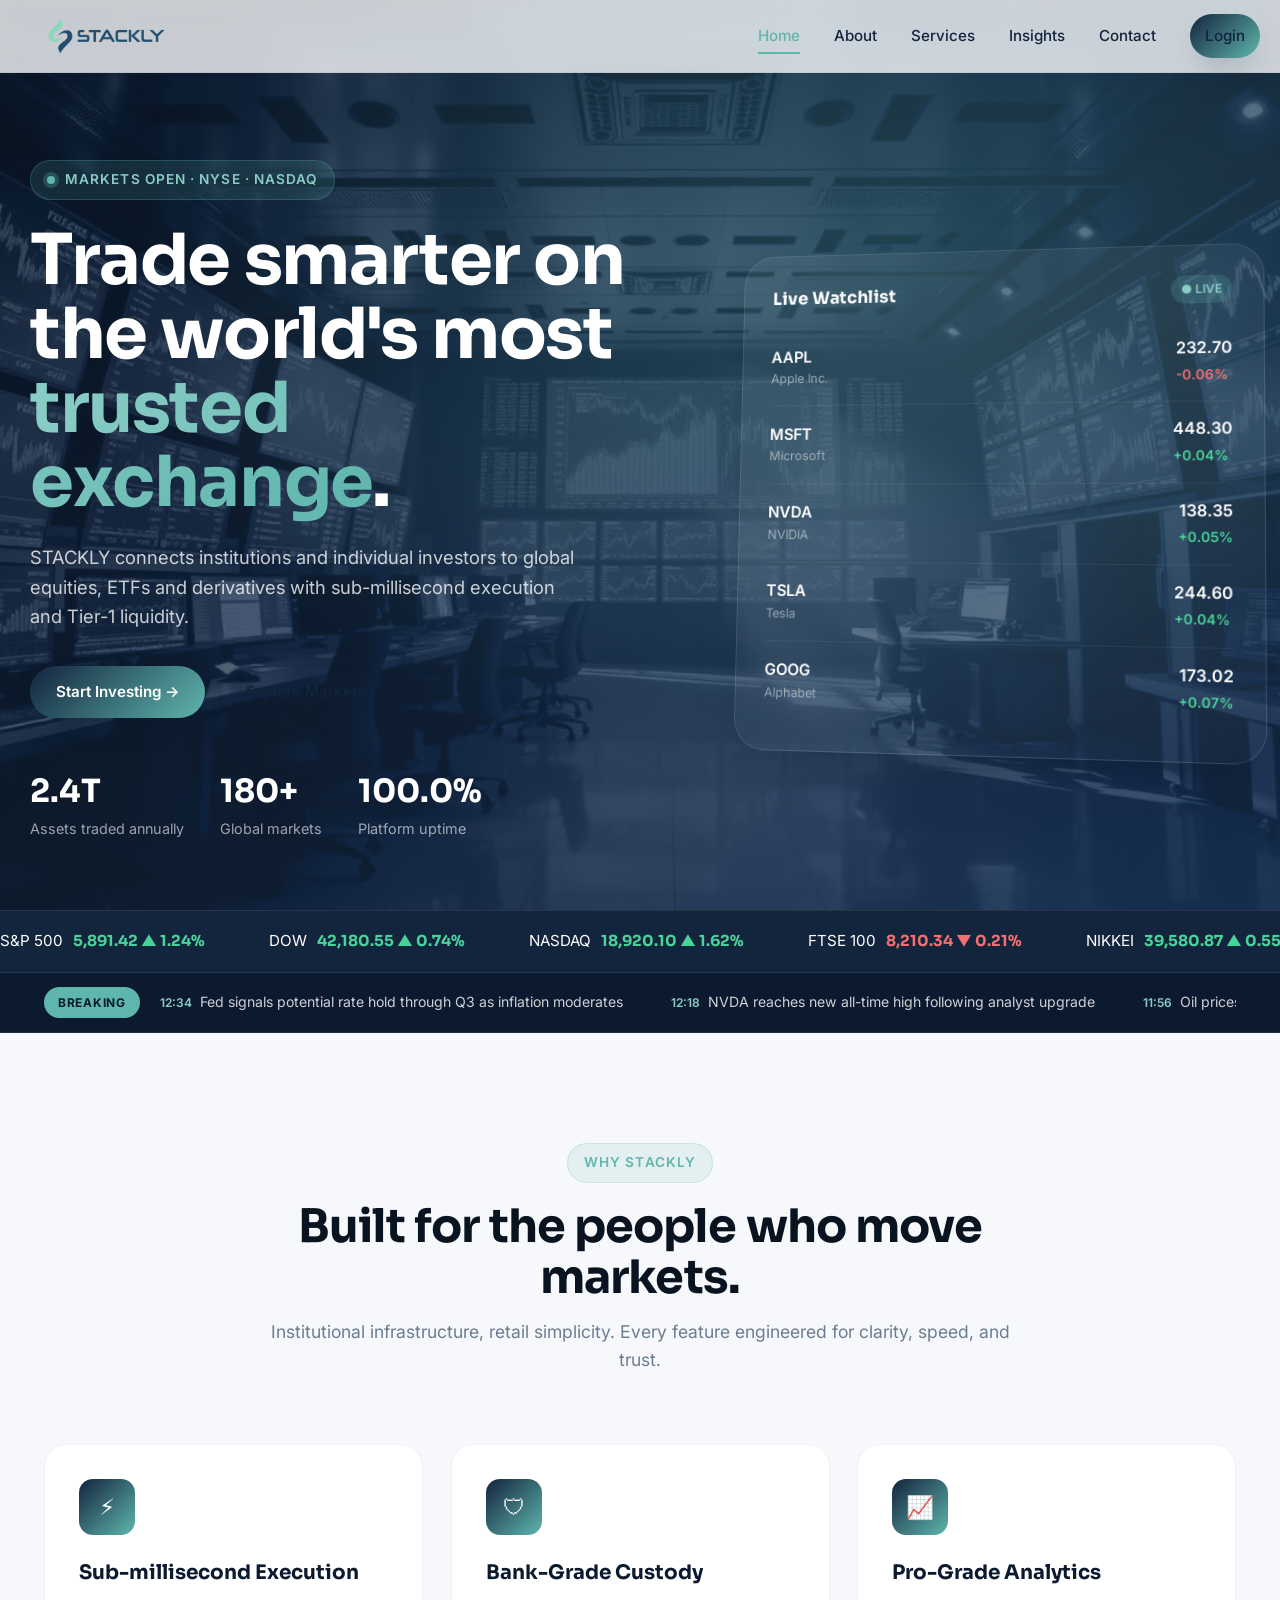
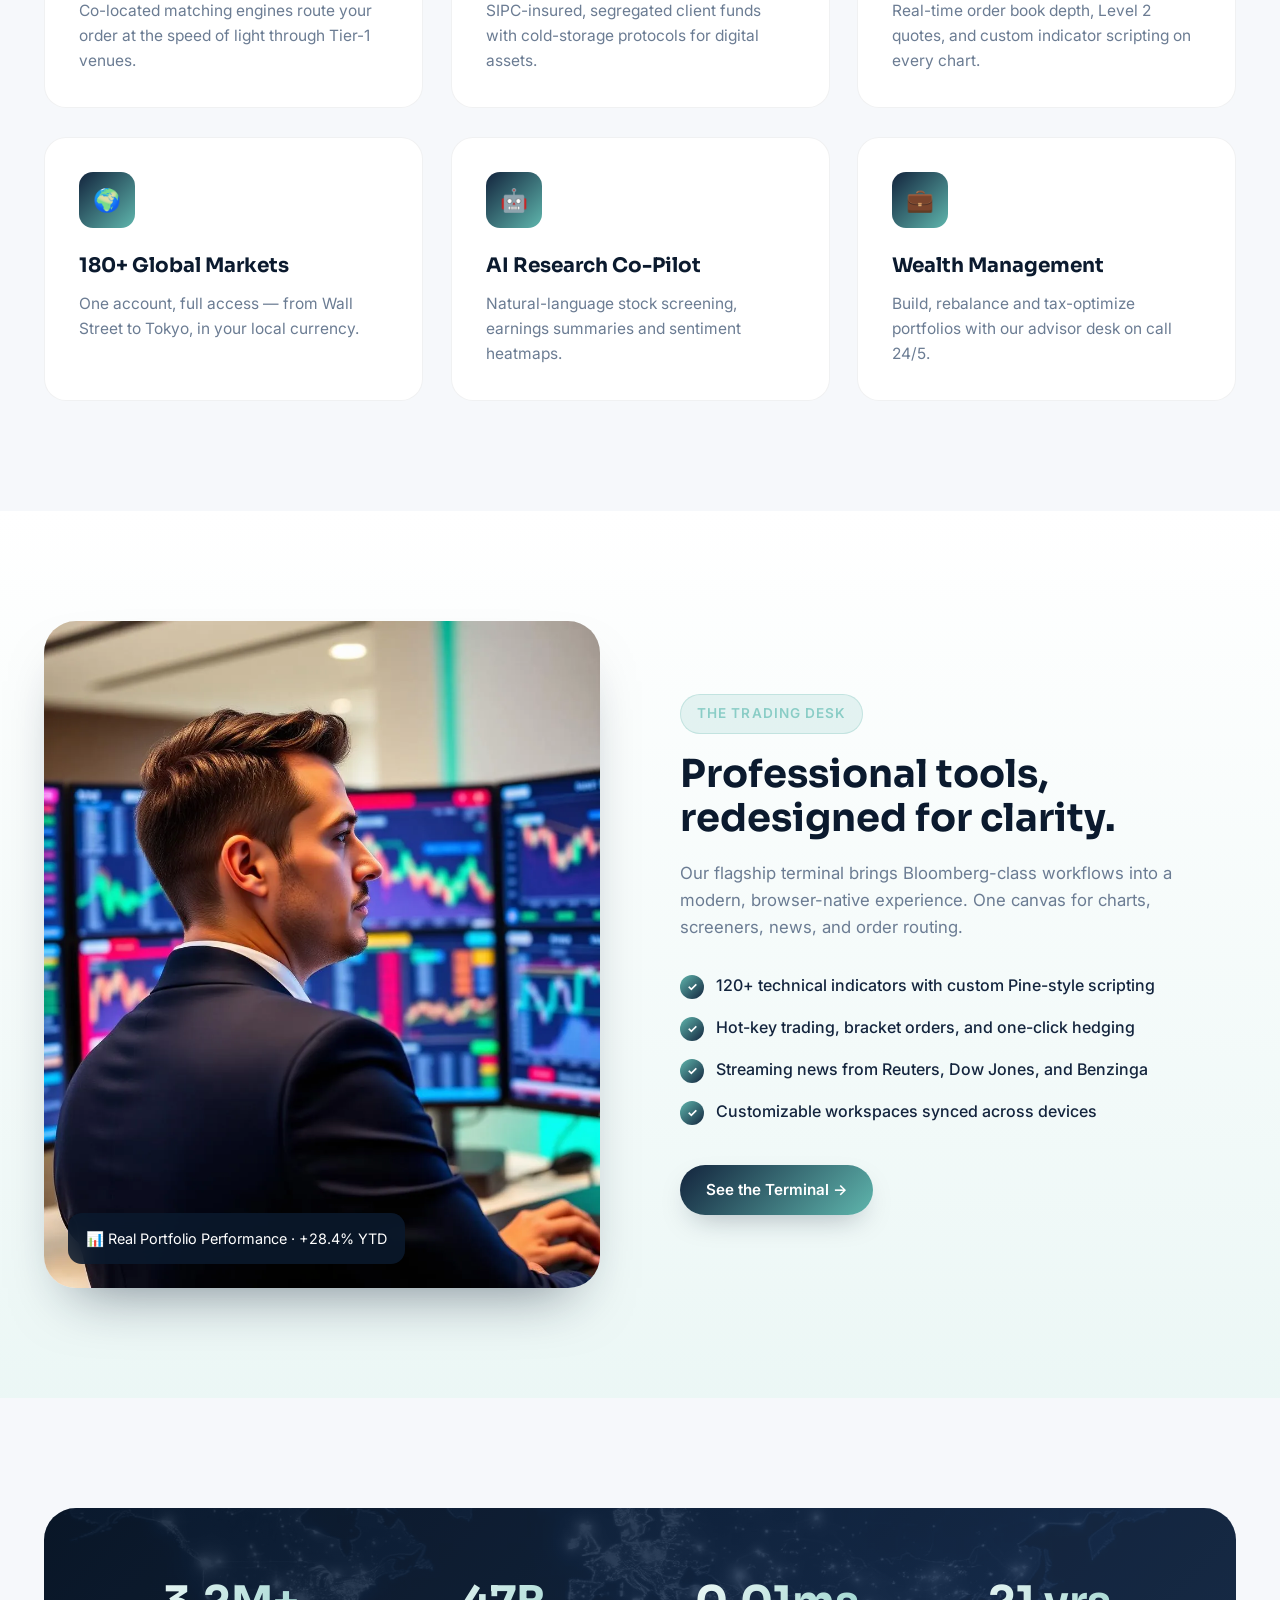
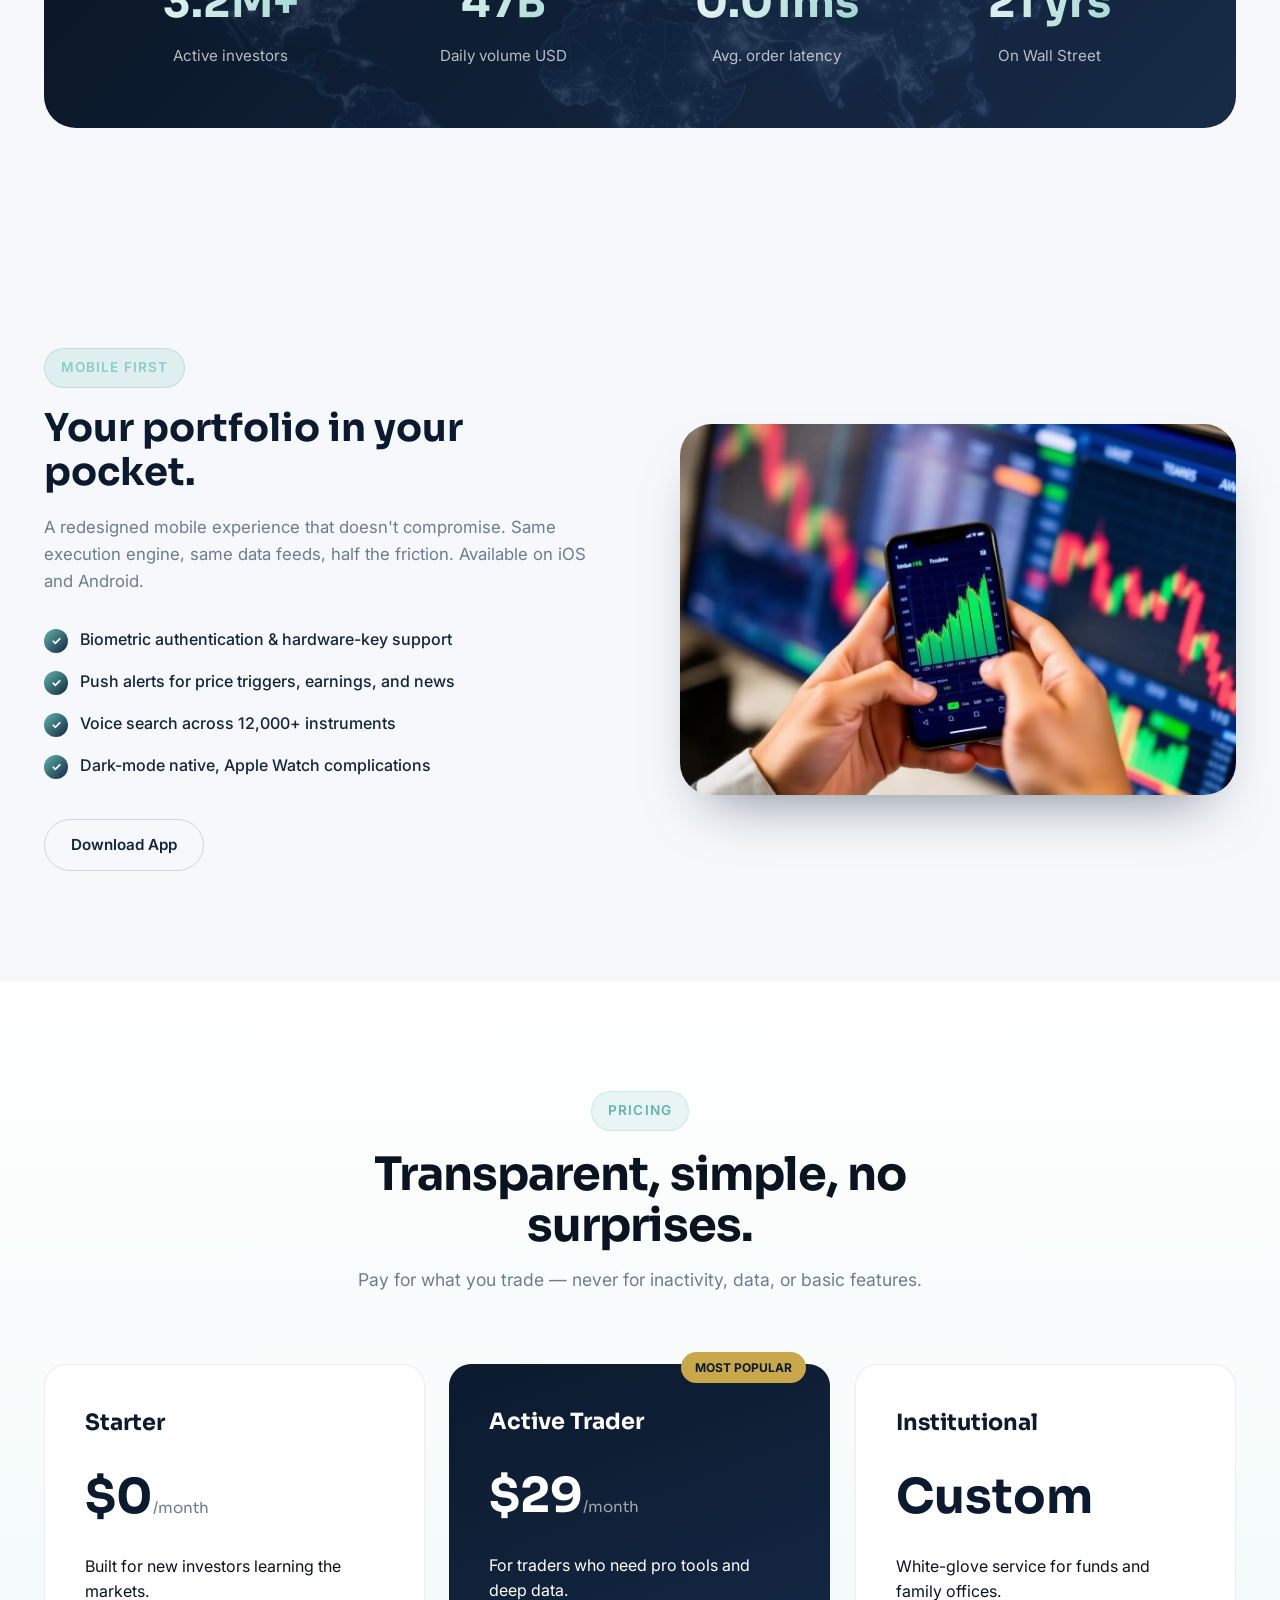
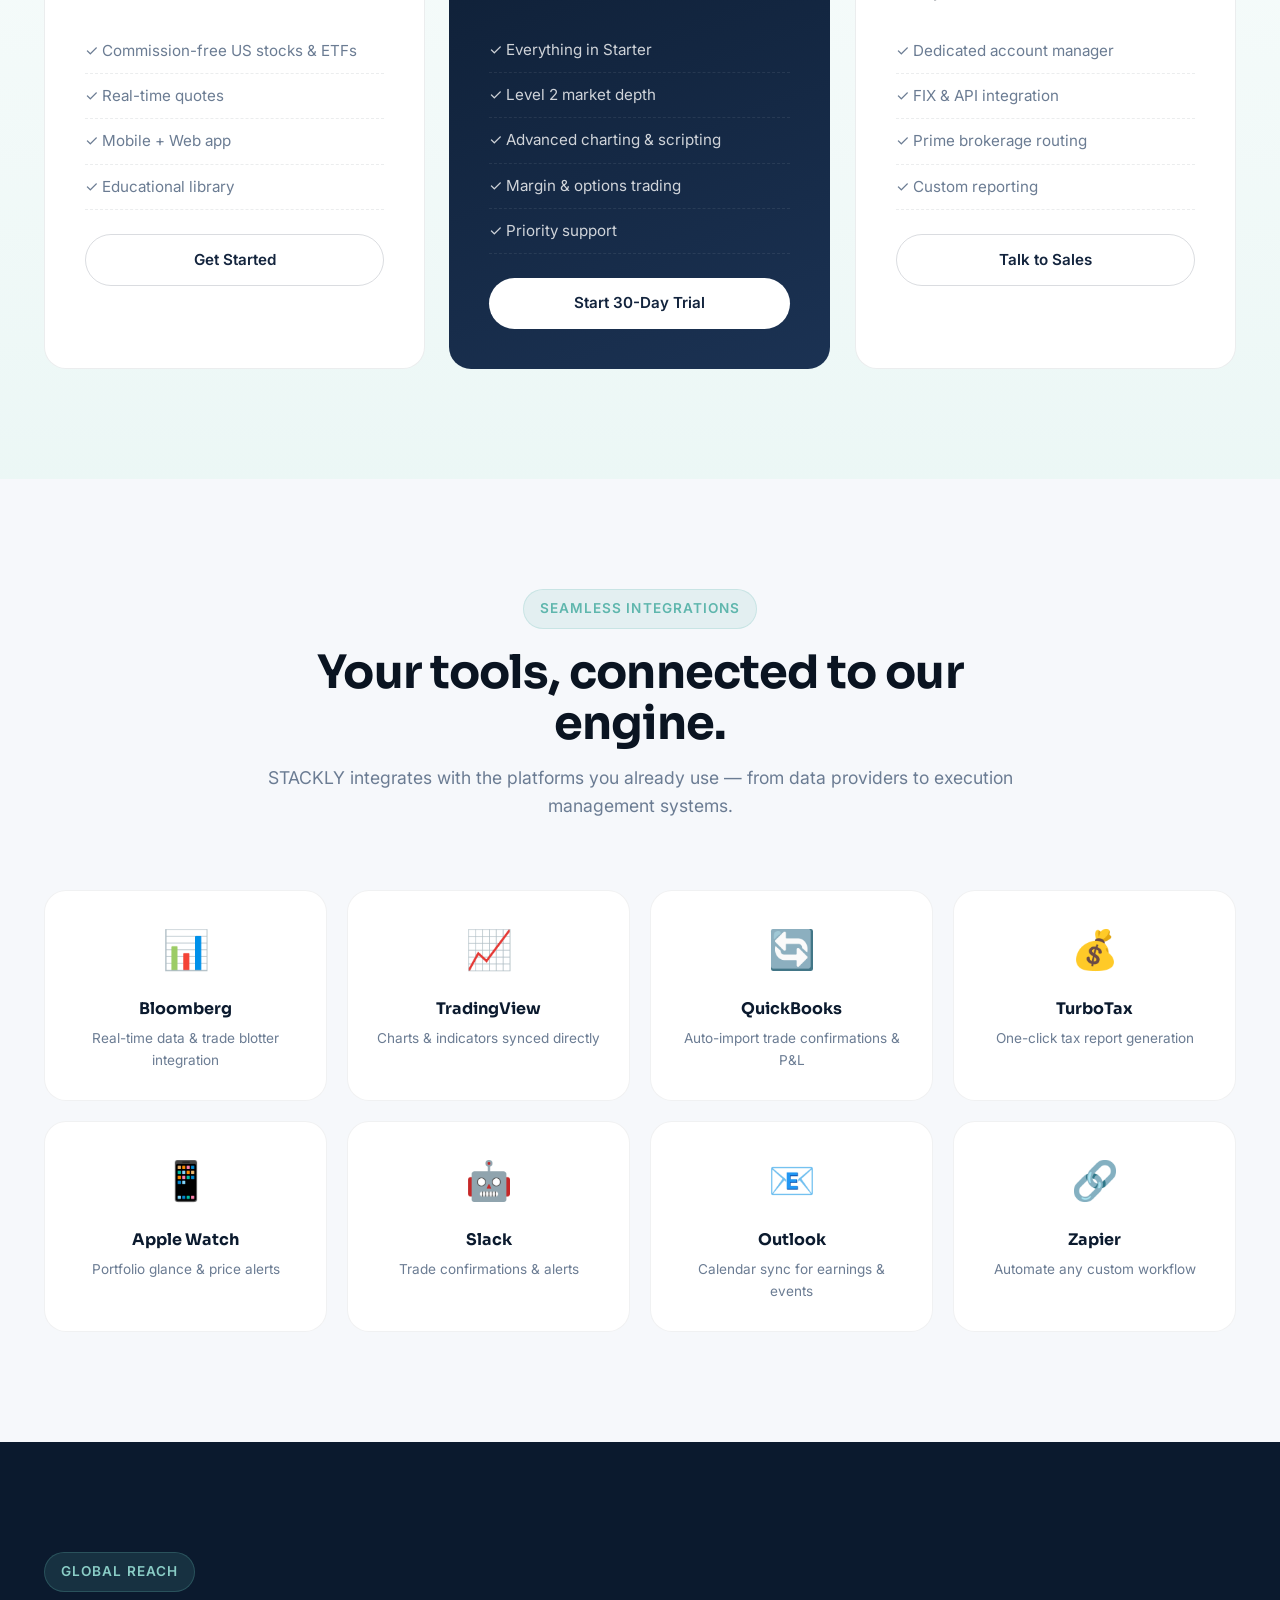
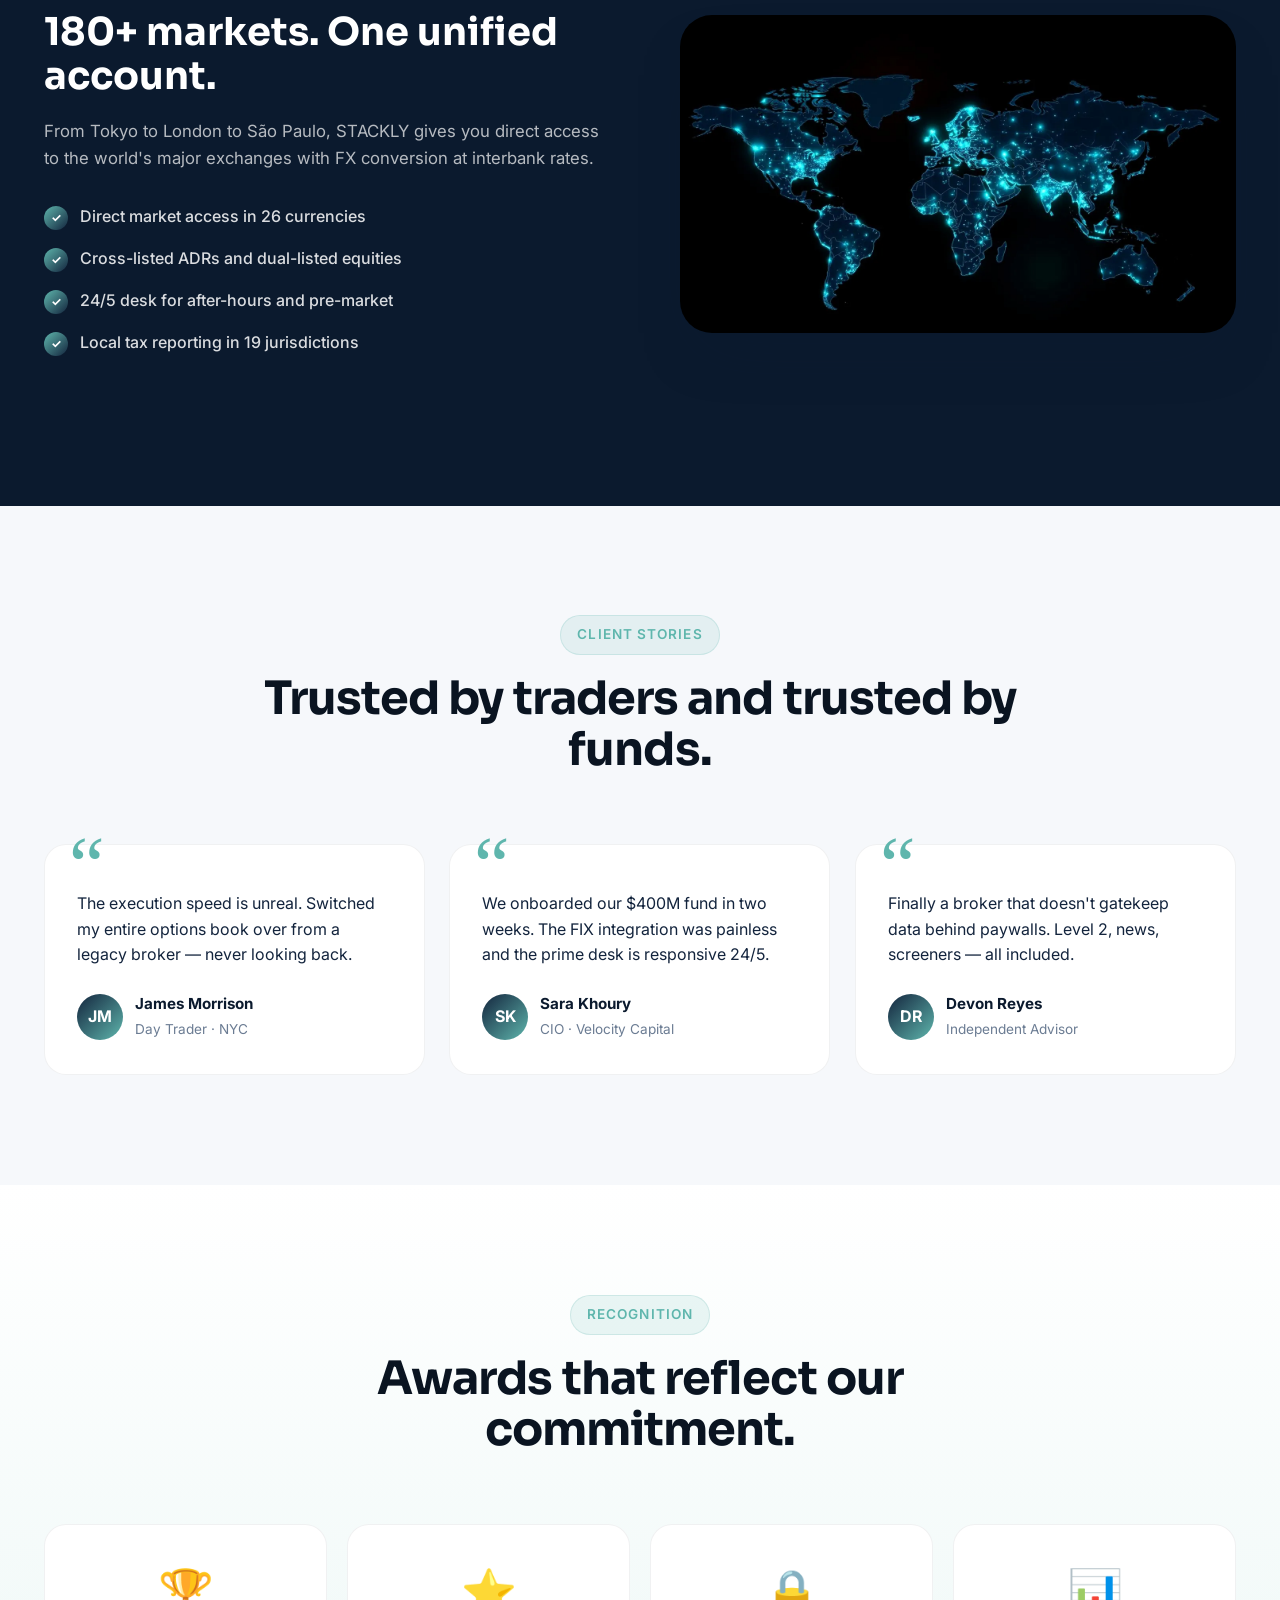
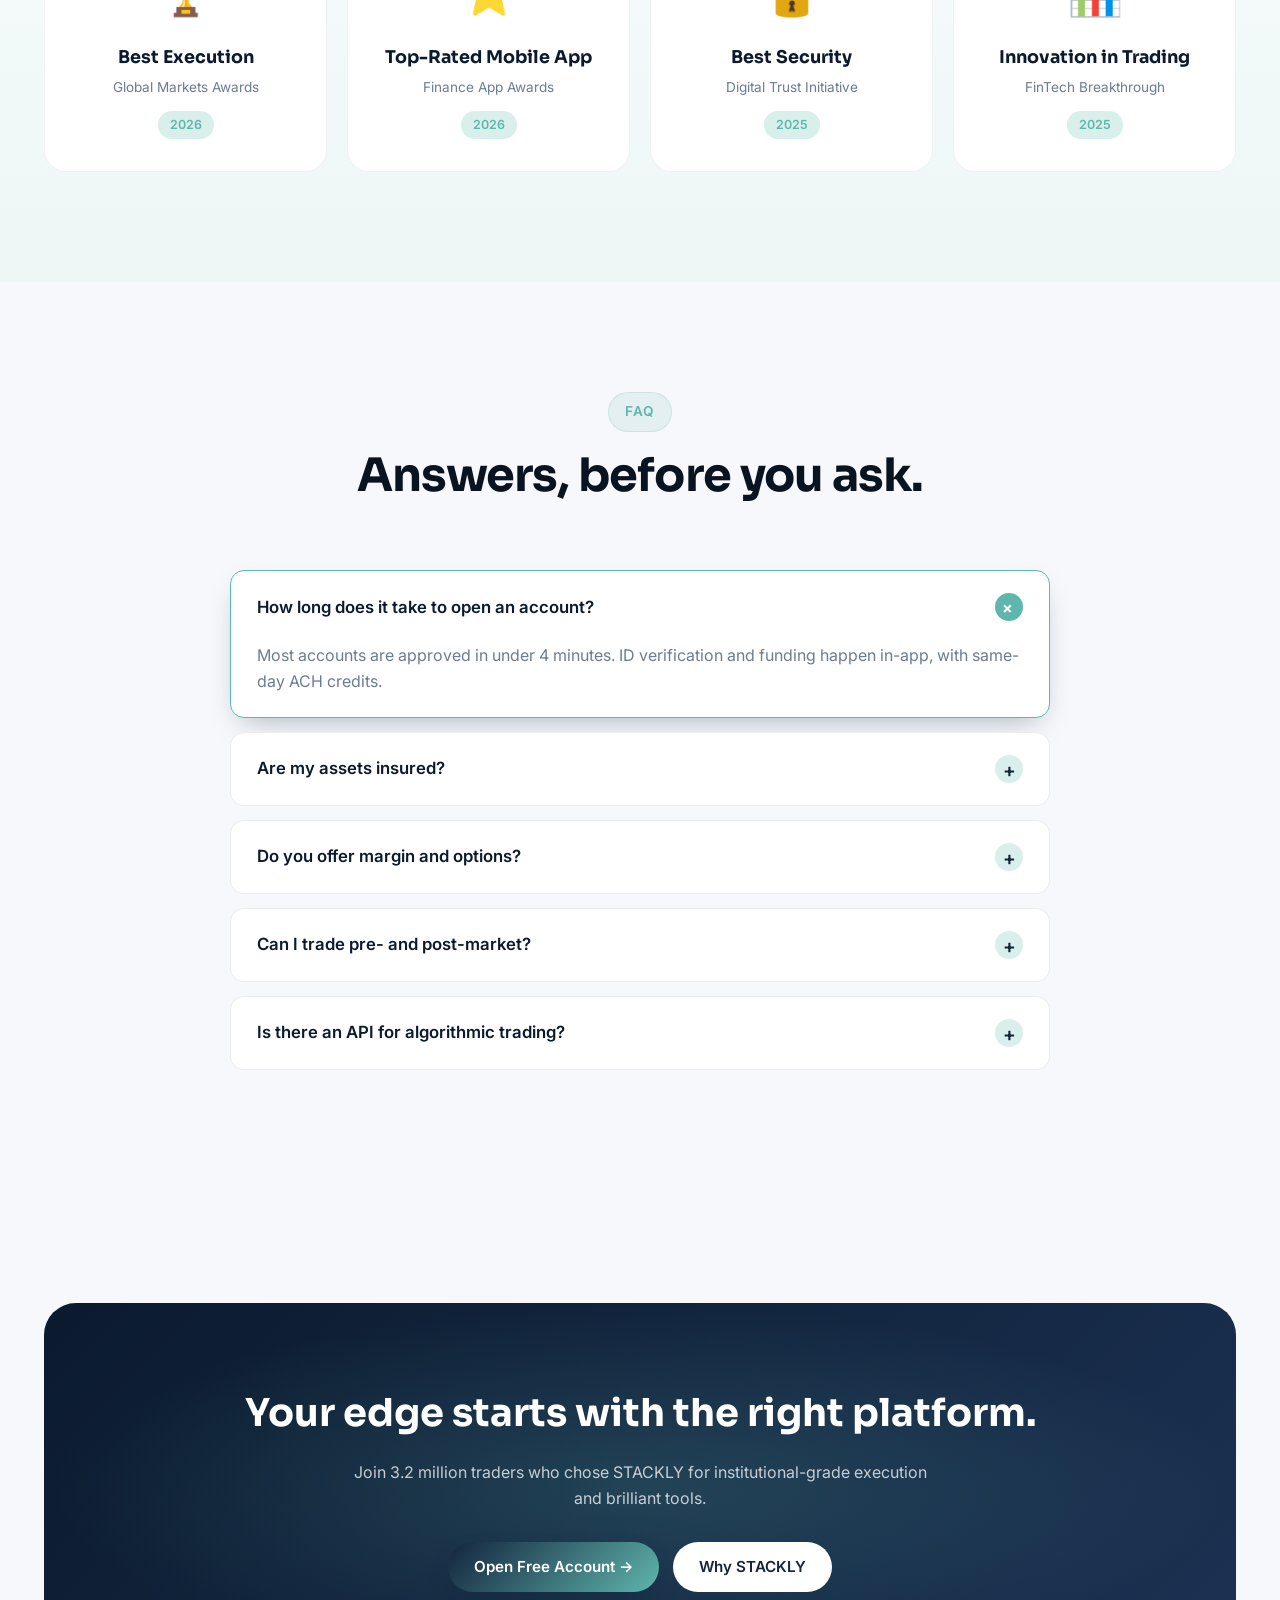
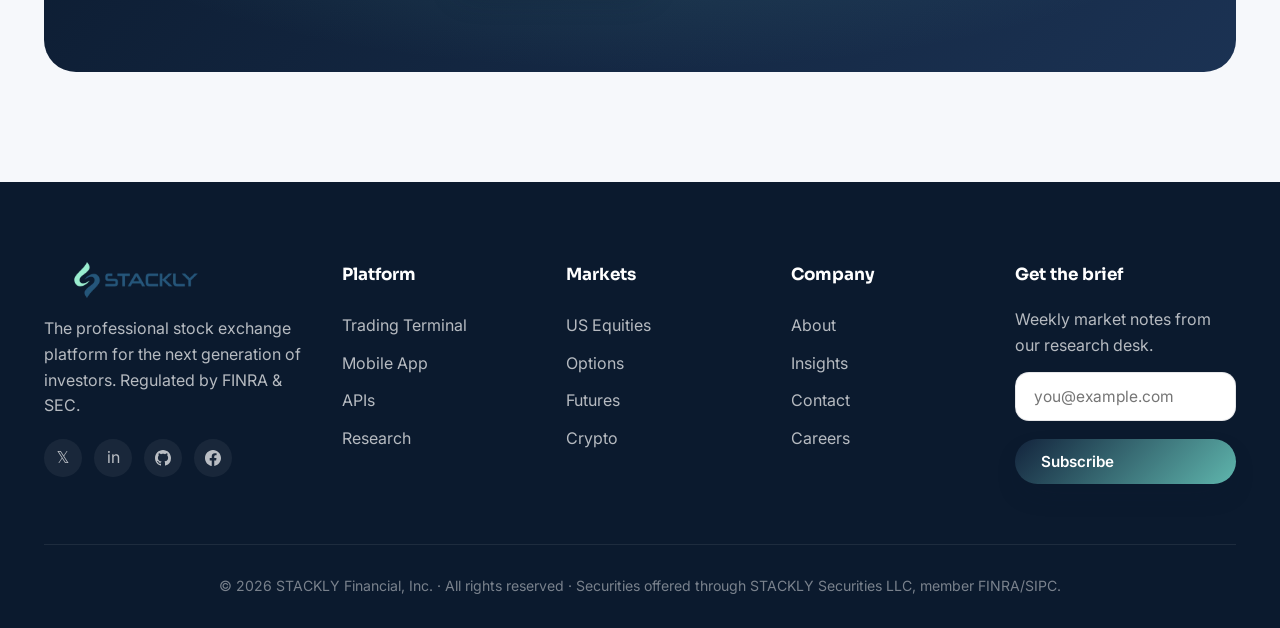
==== commit 7edc5e19: "changes ui in responsive" ====
--- a/index.html
+++ b/index.html
@@ -1,568 +1,374 @@
 <!doctype html>
 <html lang="en">
-
 <head>
-  <meta charset="utf-8" />
-  <meta name="viewport" content="width=device-width,initial-scale=1" />
-  <title>STACKLY — Intelligent Stock Exchange & Investment Platform</title>
-  <meta name="description"
-    content="STACKLY is a professional stock exchange platform offering real-time market data, institutional-grade execution, and AI-driven insights for traders and investors." />
-  <link rel="icon" type="image/webp" href="./images/logo-dark.webp" />
-  <link rel="preconnect" href="https://fonts.googleapis.com" />
-  <link rel="preconnect" href="https://fonts.gstatic.com" crossorigin />
-  <link rel="stylesheet"
-    href="https://fonts.googleapis.com/css2?family=Inter:wght@400;500;600;700&family=Sora:wght@500;600;700&display=swap" />
-  <link rel="stylesheet" href="./css/styles.css" />
-  <link rel="stylesheet" href="./css/bg-motion.css" />
+<meta charset="utf-8"/>
+<meta name="viewport" content="width=device-width,initial-scale=1"/>
+<title>STACKLY — Intelligent Stock Exchange & Investment Platform</title>
+<meta name="description" content="STACKLY is a professional stock exchange platform offering real-time market data, institutional-grade execution, and AI-driven insights for traders and investors."/>
+<link rel="icon" type="image/webp" href="./images/logo-dark.webp"/>
+<link rel="preconnect" href="https://fonts.googleapis.com"/>
+<link rel="preconnect" href="https://fonts.gstatic.com" crossorigin/>
+<link rel="stylesheet" href="https://fonts.googleapis.com/css2?family=Inter:wght@400;500;600;700&family=Sora:wght@500;600;700&display=swap"/>
+<link rel="stylesheet" href="./css/styles.css"/>
 </head>
-
 <body>
 
-  <!-- NAV -->
-  <header class="nav">
-    <div class="container nav-inner">
-      <a href="index.html" class="nav-logo"><img src="./images/logo-dark.webp" alt="STACKLY Logo"
-          class="nav-logo-img" /></a>
-      <nav class="nav-links">
-        <a href="index.html">Home</a>
-        <a href="about.html">About</a>
-        <a href="services.html">Services</a>
-        <a href="blog.html">Insights</a>
-        <a href="contact.html">Contact</a>
-        <a href="login.html" class="btn btn-primary">Login</a>
-      </nav>
-      <button class="menu-toggle" aria-label="Menu"><span></span><span></span><span></span></button>
-    </div>
-  </header>
-
-  <!-- 1 HERO -->
-  <section class="hero">
-    <div class="container hero-grid">
-      <div data-anim="left">
-        <span class="eyebrow"><span class="dot"></span> Markets Open · NYSE · NASDAQ</span>
-        <h1>Trade smarter on the world's most <span class="accent">trusted exchange</span>.</h1>
-        <p class="lead">STACKLY connects institutions and individual investors to global equities, ETFs and derivatives
-          with sub-millisecond execution and Tier-1 liquidity.</p>
-        <div class="hero-cta">
-          <a href="contact.html" class="btn btn-primary">Start Investing →</a>
-          <a href="services.html" class="btn btn-ghost">Explore Markets</a>
+<!-- NAV -->
+<header class="nav">
+  <div class="container nav-inner">
+    <a href="index.html" class="nav-logo"><img src="./images/logo-dark.webp" alt="STACKLY Logo" class="nav-logo-img"/></a>
+    <nav class="nav-links">
+      <a href="index.html">Home</a>
+      <a href="about.html">About</a>
+      <a href="services.html">Services</a>
+      <a href="blog.html">Insights</a>
+      <a href="contact.html">Contact</a>
+      <a href="login.html" class="btn btn-primary" style="padding: 10px 15px;">Login</a>
+    </nav>
+    <button class="menu-toggle" style="margin-right: 10px;" aria-label="Menu"><span></span><span></span><span></span></button>
+  </div>
+</header>
+
+<!-- 1 HERO -->
+<section class="hero">
+  <div class="container hero-grid">
+    <div data-anim="left" style="padding: 10px;">
+      <span class="eyebrow"><span class="dot"></span> Markets Open · NYSE · NASDAQ</span>
+      <h1>Trade smarter on the world's most <span class="accent">trusted exchange</span>.</h1>
+      <p class="lead">STACKLY connects institutions and individual investors to global equities, ETFs and derivatives with sub-millisecond execution and Tier-1 liquidity.</p>
+      <div class="hero-cta">
+        <a href="contact.html" class="btn btn-primary">Start Investing →</a>
+        <a href="services.html" class="btn btn-ghost">Explore Markets</a>
+      </div>
+      <div class="hero-meta">
+        <div class="m"><b data-count="2.4" data-suffix="T">0</b><span>Assets traded annually</span></div>
+        <div class="m"><b data-count="180" data-suffix="+">0</b><span>Global markets</span></div>
+        <div class="m"><b data-count="99.99" data-suffix="%">0</b><span>Platform uptime</span></div>
+      </div>
+    </div>
+    <div data-anim="right" data-delay="2">
+      <div class="ticker-card">
+        <div class="ticker-head"><h3>Live Watchlist</h3><span class="live-tag">● LIVE</span></div>
+        <div class="tk-row"><div><div class="tk-sym">AAPL</div><span class="tk-name">Apple Inc.</span></div><div><div class="tk-price" data-ticker="232.84">232.84</div><span class="tk-chg up">+0.00%</span></div></div>
+        <div class="tk-row"><div><div class="tk-sym">MSFT</div><span class="tk-name">Microsoft</span></div><div><div class="tk-price" data-ticker="448.12">448.12</div><span class="tk-chg up">+0.00%</span></div></div>
+        <div class="tk-row"><div><div class="tk-sym">NVDA</div><span class="tk-name">NVIDIA</span></div><div><div class="tk-price" data-ticker="138.27">138.27</div><span class="tk-chg up">+0.00%</span></div></div>
+        <div class="tk-row"><div><div class="tk-sym">TSLA</div><span class="tk-name">Tesla</span></div><div><div class="tk-price" data-ticker="244.50">244.50</div><span class="tk-chg up">+0.00%</span></div></div>
+        <div class="tk-row"><div><div class="tk-sym">GOOG</div><span class="tk-name">Alphabet</span></div><div><div class="tk-price" data-ticker="172.91">172.91</div><span class="tk-chg up">+0.00%</span></div></div>
+      </div>
+    </div>
+  </div>
+</section>
+
+<!-- 2 MARQUEE -->
+<div class="marquee">
+  <div class="marquee-track">
+    <span class="marquee-item">S&P 500 <b class="up">5,891.42 ▲ 1.24%</b></span>
+    <span class="marquee-item">DOW <b class="up">42,180.55 ▲ 0.74%</b></span>
+    <span class="marquee-item">NASDAQ <b class="up">18,920.10 ▲ 1.62%</b></span>
+    <span class="marquee-item">FTSE 100 <b class="down">8,210.34 ▼ 0.21%</b></span>
+    <span class="marquee-item">NIKKEI <b class="up">39,580.87 ▲ 0.55%</b></span>
+    <span class="marquee-item">DAX <b class="up">19,310.22 ▲ 0.41%</b></span>
+    <span class="marquee-item">BTC/USD <b class="up">68,420 ▲ 2.10%</b></span>
+    <span class="marquee-item">GOLD <b class="up">2,684.30 ▲ 0.84%</b></span>
+    <span class="marquee-item">S&P 500 <b class="up">5,891.42 ▲ 1.24%</b></span>
+    <span class="marquee-item">DOW <b class="up">42,180.55 ▲ 0.74%</b></span>
+    <span class="marquee-item">NASDAQ <b class="up">18,920.10 ▲ 1.62%</b></span>
+    <span class="marquee-item">FTSE 100 <b class="down">8,210.34 ▼ 0.21%</b></span>
+    <span class="marquee-item">NIKKEI <b class="up">39,580.87 ▲ 0.55%</b></span>
+    <span class="marquee-item">DAX <b class="up">19,310.22 ▲ 0.41%</b></span>
+  </div>
+</div>
+
+<!-- NEW SECTION: Market News Ticker -->
+<div class="news-ticker">
+  <div class="container news-ticker-inner">
+    <span class="news-ticker-label">Breaking</span>
+    <div class="news-ticker-scroll">
+      <div class="news-ticker-items">
+        <span class="news-ticker-item"><span class="time">12:34</span> Fed signals potential rate hold through Q3 as inflation moderates</span>
+        <span class="news-ticker-item"><span class="time">12:18</span> NVDA reaches new all-time high following analyst upgrade</span>
+        <span class="news-ticker-item"><span class="time">11:56</span> Oil prices stabilize after OPEC+ maintains production targets</span>
+        <span class="news-ticker-item"><span class="time">11:32</span> European markets edge higher on positive GDP data</span>
+        <span class="news-ticker-item"><span class="time">11:08</span> TSLA announces expanded Gigafactory plans in Europe</span>
+        <span class="news-ticker-item"><span class="time">10:44</span> Apple reports record services revenue in Q2 earnings</span>
+        <span class="news-ticker-item"><span class="time">12:34</span> Fed signals potential rate hold through Q3 as inflation moderates</span>
+        <span class="news-ticker-item"><span class="time">12:18</span> NVDA reaches new all-time high following analyst upgrade</span>
+        <span class="news-ticker-item"><span class="time">11:56</span> Oil prices stabilize after OPEC+ maintains production targets</span>
+      </div>
+    </div>
+  </div>
+</div>
+
+<!-- 3 FEATURES -->
+<section class="section">
+  <div class="container">
+    <div class="section-head" data-anim>
+      <span class="eyebrow">Why STACKLY</span>
+      <h2>Built for the people who move markets.</h2>
+      <p>Institutional infrastructure, retail simplicity. Every feature engineered for clarity, speed, and trust.</p>
+    </div>
+    <div class="grid grid-3">
+      <div class="card" data-anim data-delay="1"><div class="icon">⚡</div><h3>Sub-millisecond Execution</h3><p>Co-located matching engines route your order at the speed of light through Tier-1 venues.</p><span class="arrow">→</span></div>
+      <div class="card" data-anim data-delay="2"><div class="icon">🛡</div><h3>Bank-Grade Custody</h3><p>SIPC-insured, segregated client funds with cold-storage protocols for digital assets.</p><span class="arrow">→</span></div>
+      <div class="card" data-anim data-delay="3"><div class="icon">📈</div><h3>Pro-Grade Analytics</h3><p>Real-time order book depth, Level 2 quotes, and custom indicator scripting on every chart.</p><span class="arrow">→</span></div>
+      <div class="card" data-anim data-delay="1"><div class="icon">🌍</div><h3>180+ Global Markets</h3><p>One account, full access — from Wall Street to Tokyo, in your local currency.</p><span class="arrow">→</span></div>
+      <div class="card" data-anim data-delay="2"><div class="icon">🤖</div><h3>AI Research Co-Pilot</h3><p>Natural-language stock screening, earnings summaries and sentiment heatmaps.</p><span class="arrow">→</span></div>
+      <div class="card" data-anim data-delay="3"><div class="icon">💼</div><h3>Wealth Management</h3><p>Build, rebalance and tax-optimize portfolios with our advisor desk on call 24/5.</p><span class="arrow">→</span></div>
+    </div>
+  </div>
+</section>
+
+<!-- 4 SPLIT -->
+<section class="section section-tint">
+  <div class="container">
+    <div class="split">
+      <div class="split-img" data-anim="left">
+        <img src="./images/advisor.webp" alt="Trader analyzing markets" width="1000" height="1200" loading="lazy"/>
+        <div class="badge">📊 Real Portfolio Performance · +28.4% YTD</div>
+      </div>
+      <div class="split-text" data-anim="right">
+        <span class="eyebrow">The Trading Desk</span>
+        <h2>Professional tools, redesigned for clarity.</h2>
+        <p>Our flagship terminal brings Bloomberg-class workflows into a modern, browser-native experience. One canvas for charts, screeners, news, and order routing.</p>
+        <ul class="ck-list">
+          <li>120+ technical indicators with custom Pine-style scripting</li>
+          <li>Hot-key trading, bracket orders, and one-click hedging</li>
+          <li>Streaming news from Reuters, Dow Jones, and Benzinga</li>
+          <li>Customizable workspaces synced across devices</li>
+        </ul>
+        <a href="404.html" class="btn btn-primary">See the Terminal →</a>
+      </div>
+    </div>
+  </div>
+</section>
+
+<!-- 5 STATS -->
+<section class="section">
+  <div class="container">
+    <div class="stats" data-anim="zoom">
+      <div class="stat"><b data-count="3.2" data-suffix="M+">0</b><span>Active investors</span></div>
+      <div class="stat"><b data-count="48" data-suffix="B">0</b><span>Daily volume USD</span></div>
+      <div class="stat"><b data-count="0.01" data-suffix="ms">0</b><span>Avg. order latency</span></div>
+      <div class="stat"><b data-count="22" data-suffix=" yrs">0</b><span>On Wall Street</span></div>
+    </div>
+  </div>
+</section>
+
+<!-- 6 SPLIT 2 -->
+<section class="section">
+  <div class="container">
+    <div class="split reverse">
+      <div class="split-img" data-anim="right">
+        <img src="./images/mobile.webp" alt="Mobile trading app" width="1200" height="800" loading="lazy"/>
+      </div>
+      <div class="split-text" data-anim="left">
+        <span class="eyebrow">Mobile First</span>
+        <h2>Your portfolio in your pocket.</h2>
+        <p>A redesigned mobile experience that doesn't compromise. Same execution engine, same data feeds, half the friction. Available on iOS and Android.</p>
+        <ul class="ck-list">
+          <li>Biometric authentication & hardware-key support</li>
+          <li>Push alerts for price triggers, earnings, and news</li>
+          <li>Voice search across 12,000+ instruments</li>
+          <li>Dark-mode native, Apple Watch complications</li>
+        </ul>
+        <a href="404.html" class="btn btn-ghost">Download App</a>
+      </div>
+    </div>
+  </div>
+</section>
+
+<!-- 7 PRICING -->
+<section class="section section-tint">
+  <div class="container">
+    <div class="section-head" data-anim>
+      <span class="eyebrow">Pricing</span>
+      <h2>Transparent, simple, no surprises.</h2>
+      <p>Pay for what you trade — never for inactivity, data, or basic features.</p>
+    </div>
+    <div class="pricing">
+      <div class="plan" data-anim data-delay="1">
+        <h3>Starter</h3>
+        <div class="price">$0<small>/month</small></div>
+        <p>Built for new investors learning the markets.</p>
+        <ul>
+          <li>✓ Commission-free US stocks & ETFs</li>
+          <li>✓ Real-time quotes</li>
+          <li>✓ Mobile + Web app</li>
+          <li>✓ Educational library</li>
+        </ul>
+        <a href="404.html" class="btn btn-ghost" style="width:100%;justify-content:center">Get Started</a>
+      </div>
+      <div class="plan featured" data-anim data-delay="2">
+        <span class="tag-pop">MOST POPULAR</span>
+        <h3>Active Trader</h3>
+        <div class="price">$29<small>/month</small></div>
+        <p>For traders who need pro tools and deep data.</p>
+        <ul>
+          <li>✓ Everything in Starter</li>
+          <li>✓ Level 2 market depth</li>
+          <li>✓ Advanced charting & scripting</li>
+          <li>✓ Margin & options trading</li>
+          <li>✓ Priority support</li>
+        </ul>
+        <a href="404.html" class="btn btn-white" style="width:100%;justify-content:center">Start 30-Day Trial</a>
+      </div>
+      <div class="plan" data-anim data-delay="3">
+        <h3>Institutional</h3>
+        <div class="price">Custom<small></small></div>
+        <p>White-glove service for funds and family offices.</p>
+        <ul>
+          <li>✓ Dedicated account manager</li>
+          <li>✓ FIX & API integration</li>
+          <li>✓ Prime brokerage routing</li>
+          <li>✓ Custom reporting</li>
+        </ul>
+        <a href="404.html" class="btn btn-ghost" style="width:100%;justify-content:center">Talk to Sales</a>
+      </div>
+    </div>
+  </div>
+</section>
+
+<!-- NEW SECTION: Platform Integrations -->
+<section class="section">
+  <div class="container">
+    <div class="section-head" data-anim>
+      <span class="eyebrow">Seamless Integrations</span>
+      <h2>Your tools, connected to our engine.</h2>
+      <p>STACKLY integrates with the platforms you already use — from data providers to execution management systems.</p>
+    </div>
+    <div class="integrations-grid">
+      <div class="integration-card" data-anim data-delay="1"><span class="icn">📊</span><h4>Bloomberg</h4><p>Real-time data & trade blotter integration</p></div>
+      <div class="integration-card" data-anim data-delay="2"><span class="icn">📈</span><h4>TradingView</h4><p>Charts & indicators synced directly</p></div>
+      <div class="integration-card" data-anim data-delay="3"><span class="icn">🔄</span><h4>QuickBooks</h4><p>Auto-import trade confirmations & P&L</p></div>
+      <div class="integration-card" data-anim data-delay="4"><span class="icn">💰</span><h4>TurboTax</h4><p>One-click tax report generation</p></div>
+      <div class="integration-card" data-anim data-delay="1"><span class="icn">📱</span><h4>Apple Watch</h4><p>Portfolio glance & price alerts</p></div>
+      <div class="integration-card" data-anim data-delay="2"><span class="icn">🤖</span><h4>Slack</h4><p>Trade confirmations & alerts</p></div>
+      <div class="integration-card" data-anim data-delay="3"><span class="icn">📧</span><h4>Outlook</h4><p>Calendar sync for earnings & events</p></div>
+      <div class="integration-card" data-anim data-delay="4"><span class="icn">🔗</span><h4>Zapier</h4><p>Automate any custom workflow</p></div>
+    </div>
+  </div>
+</section>
+
+<!-- 8 GLOBAL MARKETS -->
+<section class="section section-dark">
+  <div class="container">
+    <div class="split">
+      <div class="split-text" data-anim="left">
+        <span class="eyebrow">Global Reach</span>
+        <h2>180+ markets. One unified account.</h2>
+        <p>From Tokyo to London to São Paulo, STACKLY gives you direct access to the world's major exchanges with FX conversion at interbank rates.</p>
+        <ul class="ck-list">
+          <li>Direct market access in 26 currencies</li>
+          <li>Cross-listed ADRs and dual-listed equities</li>
+          <li>24/5 desk for after-hours and pre-market</li>
+          <li>Local tax reporting in 19 jurisdictions</li>
+        </ul>
+      </div>
+      <div class="split-img" data-anim="right">
+        <img src="./images/world.webp" alt="Global network" width="1400" height="800" loading="lazy"/>
+      </div>
+    </div>
+  </div>
+</section>
+
+<!-- 9 TESTIMONIALS -->
+<section class="section">
+  <div class="container">
+    <div class="section-head" data-anim>
+      <span class="eyebrow">Client Stories</span>
+      <h2>Trusted by traders and trusted by funds.</h2>
+    </div>
+    <div class="testi-grid">
+      <div class="testi" data-anim data-delay="1">
+        <p>The execution speed is unreal. Switched my entire options book over from a legacy broker — never looking back.</p>
+        <div class="testi-user"><div class="av">JM</div><div><b>James Morrison</b><span>Day Trader · NYC</span></div></div>
+      </div>
+      <div class="testi" data-anim data-delay="2">
+        <p>We onboarded our $400M fund in two weeks. The FIX integration was painless and the prime desk is responsive 24/5.</p>
+        <div class="testi-user"><div class="av">SK</div><div><b>Sara Khoury</b><span>CIO · Velocity Capital</span></div></div>
+      </div>
+      <div class="testi" data-anim data-delay="3">
+        <p>Finally a broker that doesn't gatekeep data behind paywalls. Level 2, news, screeners — all included.</p>
+        <div class="testi-user"><div class="av">DR</div><div><b>Devon Reyes</b><span>Independent Advisor</span></div></div>
+      </div>
+    </div>
+  </div>
+</section>
+
+<!-- NEW SECTION: Awards & Recognition -->
+<section class="section section-tint">
+  <div class="container">
+    <div class="section-head" data-anim>
+      <span class="eyebrow">Recognition</span>
+      <h2>Awards that reflect our commitment.</h2>
+    </div>
+    <div class="awards-grid">
+      <div class="award-card" data-anim data-delay="1"><span class="award-icon">🏆</span><h4>Best Execution</h4><p>Global Markets Awards</p><span class="year">2026</span></div>
+      <div class="award-card" data-anim data-delay="2"><span class="award-icon">⭐</span><h4>Top-Rated Mobile App</h4><p>Finance App Awards</p><span class="year">2026</span></div>
+      <div class="award-card" data-anim data-delay="3"><span class="award-icon">🔒</span><h4>Best Security</h4><p>Digital Trust Initiative</p><span class="year">2025</span></div>
+      <div class="award-card" data-anim data-delay="4"><span class="award-icon">📊</span><h4>Innovation in Trading</h4><p>FinTech Breakthrough</p><span class="year">2025</span></div>
+    </div>
+  </div>
+</section>
+
+<!-- 10 FAQ -->
+<section class="section">
+  <div class="container">
+    <div class="section-head" data-anim>
+      <span class="eyebrow">FAQ</span>
+      <h2>Answers, before you ask.</h2>
+    </div>
+    <div class="faq">
+      <div class="faq-item open"><div class="faq-q">How long does it take to open an account?<span class="plus">+</span></div><div class="faq-a"><div class="faq-a-inner">Most accounts are approved in under 4 minutes. ID verification and funding happen in-app, with same-day ACH credits.</div></div></div>
+      <div class="faq-item"><div class="faq-q">Are my assets insured?<span class="plus">+</span></div><div class="faq-a"><div class="faq-a-inner">Yes — securities are SIPC-protected up to $500,000 and cash balances are FDIC-swept across partner banks for up to $2.5M coverage.</div></div></div>
+      <div class="faq-item"><div class="faq-q">Do you offer margin and options?<span class="plus">+</span></div><div class="faq-a"><div class="faq-a-inner">Active Trader and Institutional plans include Reg-T margin and tiered options approval up to Level 4 spreads.</div></div></div>
+      <div class="faq-item"><div class="faq-q">Can I trade pre- and post-market?<span class="plus">+</span></div><div class="faq-a"><div class="faq-a-inner">Yes, 4:00 AM to 8:00 PM ET extended sessions are available at no extra cost on all paid plans.</div></div></div>
+      <div class="faq-item"><div class="faq-q">Is there an API for algorithmic trading?<span class="plus">+</span></div><div class="faq-a"><div class="faq-a-inner">REST and WebSocket APIs are free for all funded accounts. FIX 4.4 is available on Institutional plans.</div></div></div>
+    </div>
+  </div>
+</section>
+
+<!-- 11 CTA -->
+<section class="section">
+  <div class="container">
+    <div class="cta-band" data-anim="zoom">
+      <h2>Your edge starts with the right platform.</h2>
+      <p>Join 3.2 million traders who chose STACKLY for institutional-grade execution and brilliant tools.</p>
+      <div class="hero-cta">
+        <a href="404.html" class="btn btn-primary">Open Free Account →</a>
+        <a href="about.html" class="btn btn-white">Why STACKLY</a>
+      </div>
+    </div>
+  </div>
+</section>
+
+<!-- FOOTER -->
+<footer class="footer">
+  <div class="container">
+    <div class="foot-grid">
+      <div>
+        <img src="./images/logo-dark.webp" alt="STACKLY" class="foot-logo"/>
+        <p>The professional stock exchange platform for the next generation of investors. Regulated by FINRA & SEC.</p>
+        <div class="socials">
+          <a href="404.html" aria-label="Twitter">𝕏</a>
+          <a href="404.html" aria-label="LinkedIn">in</a>
+          <a href="404.html" aria-label="YouTube"><svg xmlns="http://www.w3.org/2000/svg" width="16" height="16" fill="currentColor" class="bi bi-github" viewBox="0 0 16 16">
+  <path d="M8 0C3.58 0 0 3.58 0 8c0 3.54 2.29 6.53 5.47 7.59.4.07.55-.17.55-.38 0-.19-.01-.82-.01-1.49-2.01.37-2.53-.49-2.69-.94-.09-.23-.48-.94-.82-1.13-.28-.15-.68-.52-.01-.53.63-.01 1.08.58 1.23.82.72 1.21 1.87.87 2.33.66.07-.52.28-.87.51-1.07-1.78-.2-3.64-.89-3.64-3.95 0-.87.31-1.59.82-2.15-.08-.2-.36-1.02.08-2.12 0 0 .67-.21 2.2.82.64-.18 1.32-.27 2-.27s1.36.09 2 .27c1.53-1.04 2.2-.82 2.2-.82.44 1.1.16 1.92.08 2.12.51.56.82 1.27.82 2.15 0 3.07-1.87 3.75-3.65 3.95.29.25.54.73.54 1.48 0 1.07-.01 1.93-.01 2.2 0 .21.15.46.55.38A8.01 8.01 0 0 0 16 8c0-4.42-3.58-8-8-8"/>
+</svg></a>
+          <a href="404.html" aria-label="Instagram"><svg xmlns="http://www.w3.org/2000/svg" width="16" height="16" fill="currentColor" class="bi bi-facebook" viewBox="0 0 16 16">
+  <path d="M16 8.049c0-4.446-3.582-8.05-8-8.05C3.58 0-.002 3.603-.002 8.05c0 4.017 2.926 7.347 6.75 7.951v-5.625h-2.03V8.05H6.75V6.275c0-2.017 1.195-3.131 3.022-3.131.876 0 1.791.157 1.791.157v1.98h-1.009c-.993 0-1.303.621-1.303 1.258v1.51h2.218l-.354 2.326H9.25V16c3.824-.604 6.75-3.934 6.75-7.951"/>
+</svg></a>
         </div>
-        <div class="hero-meta">
-          <div class="m"><b data-count="2.4" data-suffix="T">0</b><span>Assets traded annually</span></div>
-          <div class="m"><b data-count="180" data-suffix="+">0</b><span>Global markets</span></div>
-          <div class="m"><b data-count="99.99" data-suffix="%">0</b><span>Platform uptime</span></div>
-        </div>
-      </div>
-      <div data-anim="right" data-delay="2">
-        <div class="ticker-card">
-          <div class="ticker-head">
-            <h3>Live Watchlist</h3><span class="live-tag">● LIVE</span>
-          </div>
-          <div class="tk-row">
-            <div>
-              <div class="tk-sym">AAPL</div><span class="tk-name">Apple Inc.</span>
-            </div>
-            <div>
-              <div class="tk-price" data-ticker="232.84">232.84</div><span class="tk-chg up">+0.00%</span>
-            </div>
-          </div>
-          <div class="tk-row">
-            <div>
-              <div class="tk-sym">MSFT</div><span class="tk-name">Microsoft</span>
-            </div>
-            <div>
-              <div class="tk-price" data-ticker="448.12">448.12</div><span class="tk-chg up">+0.00%</span>
-            </div>
-          </div>
-          <div class="tk-row">
-            <div>
-              <div class="tk-sym">NVDA</div><span class="tk-name">NVIDIA</span>
-            </div>
-            <div>
-              <div class="tk-price" data-ticker="138.27">138.27</div><span class="tk-chg up">+0.00%</span>
-            </div>
-          </div>
-          <div class="tk-row">
-            <div>
-              <div class="tk-sym">TSLA</div><span class="tk-name">Tesla</span>
-            </div>
-            <div>
-              <div class="tk-price" data-ticker="244.50">244.50</div><span class="tk-chg up">+0.00%</span>
-            </div>
-          </div>
-          <div class="tk-row">
-            <div>
-              <div class="tk-sym">GOOG</div><span class="tk-name">Alphabet</span>
-            </div>
-            <div>
-              <div class="tk-price" data-ticker="172.91">172.91</div><span class="tk-chg up">+0.00%</span>
-            </div>
-          </div>
-        </div>
-      </div>
-    </div>
-  </section>
-
-  <!-- 2 MARQUEE -->
-  <div class="marquee">
-    <div class="marquee-track">
-      <span class="marquee-item">S&P 500 <b class="up">5,891.42 ▲ 1.24%</b></span>
-      <span class="marquee-item">DOW <b class="up">42,180.55 ▲ 0.74%</b></span>
-      <span class="marquee-item">NASDAQ <b class="up">18,920.10 ▲ 1.62%</b></span>
-      <span class="marquee-item">FTSE 100 <b class="down">8,210.34 ▼ 0.21%</b></span>
-      <span class="marquee-item">NIKKEI <b class="up">39,580.87 ▲ 0.55%</b></span>
-      <span class="marquee-item">DAX <b class="up">19,310.22 ▲ 0.41%</b></span>
-      <span class="marquee-item">BTC/USD <b class="up">68,420 ▲ 2.10%</b></span>
-      <span class="marquee-item">GOLD <b class="up">2,684.30 ▲ 0.84%</b></span>
-      <span class="marquee-item">S&P 500 <b class="up">5,891.42 ▲ 1.24%</b></span>
-      <span class="marquee-item">DOW <b class="up">42,180.55 ▲ 0.74%</b></span>
-      <span class="marquee-item">NASDAQ <b class="up">18,920.10 ▲ 1.62%</b></span>
-      <span class="marquee-item">FTSE 100 <b class="down">8,210.34 ▼ 0.21%</b></span>
-      <span class="marquee-item">NIKKEI <b class="up">39,580.87 ▲ 0.55%</b></span>
-      <span class="marquee-item">DAX <b class="up">19,310.22 ▲ 0.41%</b></span>
-    </div>
-  </div>
-
-  <!-- NEW SECTION: Market News Ticker -->
-  <div class="news-ticker">
-    <div class="container news-ticker-inner">
-      <span class="news-ticker-label">Breaking</span>
-      <div class="news-ticker-scroll">
-        <div class="news-ticker-items">
-          <span class="news-ticker-item"><span class="time">12:34</span> Fed signals potential rate hold through Q3 as
-            inflation moderates</span>
-          <span class="news-ticker-item"><span class="time">12:18</span> NVDA reaches new all-time high following
-            analyst upgrade</span>
-          <span class="news-ticker-item"><span class="time">11:56</span> Oil prices stabilize after OPEC+ maintains
-            production targets</span>
-          <span class="news-ticker-item"><span class="time">11:32</span> European markets edge higher on positive GDP
-            data</span>
-          <span class="news-ticker-item"><span class="time">11:08</span> TSLA announces expanded Gigafactory plans in
-            Europe</span>
-          <span class="news-ticker-item"><span class="time">10:44</span> Apple reports record services revenue in Q2
-            earnings</span>
-          <span class="news-ticker-item"><span class="time">12:34</span> Fed signals potential rate hold through Q3 as
-            inflation moderates</span>
-          <span class="news-ticker-item"><span class="time">12:18</span> NVDA reaches new all-time high following
-            analyst upgrade</span>
-          <span class="news-ticker-item"><span class="time">11:56</span> Oil prices stabilize after OPEC+ maintains
-            production targets</span>
-        </div>
-      </div>
-    </div>
-  </div>
-
-  <!-- 3 FEATURES -->
-  <section class="section">
-    <div class="container">
-      <div class="section-head" data-anim>
-        <span class="eyebrow">Why STACKLY</span>
-        <h2>Built for the people who move markets.</h2>
-        <p>Institutional infrastructure, retail simplicity. Every feature engineered for clarity, speed, and trust.</p>
-      </div>
-      <div class="grid grid-3">
-        <div class="card" data-anim data-delay="1">
-          <div class="icon">⚡</div>
-          <h3>Sub-millisecond Execution</h3>
-          <p>Co-located matching engines route your order at the speed of light through Tier-1 venues.</p><span
-            class="arrow">→</span>
-        </div>
-        <div class="card" data-anim data-delay="2">
-          <div class="icon">🛡</div>
-          <h3>Bank-Grade Custody</h3>
-          <p>SIPC-insured, segregated client funds with cold-storage protocols for digital assets.</p><span
-            class="arrow">→</span>
-        </div>
-        <div class="card" data-anim data-delay="3">
-          <div class="icon">📈</div>
-          <h3>Pro-Grade Analytics</h3>
-          <p>Real-time order book depth, Level 2 quotes, and custom indicator scripting on every chart.</p><span
-            class="arrow">→</span>
-        </div>
-        <div class="card" data-anim data-delay="1">
-          <div class="icon">🌍</div>
-          <h3>180+ Global Markets</h3>
-          <p>One account, full access — from Wall Street to Tokyo, in your local currency.</p><span
-            class="arrow">→</span>
-        </div>
-        <div class="card" data-anim data-delay="2">
-          <div class="icon">🤖</div>
-          <h3>AI Research Co-Pilot</h3>
-          <p>Natural-language stock screening, earnings summaries and sentiment heatmaps.</p><span
-            class="arrow">→</span>
-        </div>
-        <div class="card" data-anim data-delay="3">
-          <div class="icon">💼</div>
-          <h3>Wealth Management</h3>
-          <p>Build, rebalance and tax-optimize portfolios with our advisor desk on call 24/5.</p><span
-            class="arrow">→</span>
-        </div>
-      </div>
-    </div>
-  </section>
-
-  <!-- 4 SPLIT -->
-  <section class="section section-tint">
-    <div class="container">
-      <div class="split">
-        <div class="split-img" data-anim="left">
-          <img src="./images/advisor.webp" alt="Trader analyzing markets" width="1000" height="1200" loading="lazy" />
-          <div class="badge">📊 Real Portfolio Performance · +28.4% YTD</div>
-        </div>
-        <div class="split-text" data-anim="right">
-          <span class="eyebrow">The Trading Desk</span>
-          <h2>Professional tools, redesigned for clarity.</h2>
-          <p>Our flagship terminal brings Bloomberg-class workflows into a modern, browser-native experience. One canvas
-            for charts, screeners, news, and order routing.</p>
-          <ul class="ck-list">
-            <li>120+ technical indicators with custom Pine-style scripting</li>
-            <li>Hot-key trading, bracket orders, and one-click hedging</li>
-            <li>Streaming news from Reuters, Dow Jones, and Benzinga</li>
-            <li>Customizable workspaces synced across devices</li>
-          </ul>
-          <a href="services.html" class="btn btn-primary">See the Terminal →</a>
-        </div>
-      </div>
-    </div>
-  </section>
-
-  <!-- 5 STATS -->
-  <section class="section">
-    <div class="container">
-      <div class="stats" data-anim="zoom">
-        <div class="stat"><b data-count="3.2" data-suffix="M+">0</b><span>Active investors</span></div>
-        <div class="stat"><b data-count="48" data-suffix="B">0</b><span>Daily volume USD</span></div>
-        <div class="stat"><b data-count="0.01" data-suffix="ms">0</b><span>Avg. order latency</span></div>
-        <div class="stat"><b data-count="22" data-suffix=" yrs">0</b><span>On Wall Street</span></div>
-      </div>
-    </div>
-  </section>
-
-  <!-- 6 SPLIT 2 -->
-  <section class="section">
-    <div class="container">
-      <div class="split reverse">
-        <div class="split-img" data-anim="right">
-          <img src="./images/mobile.webp" alt="Mobile trading app" width="1200" height="800" loading="lazy" />
-        </div>
-        <div class="split-text" data-anim="left">
-          <span class="eyebrow">Mobile First</span>
-          <h2>Your portfolio in your pocket.</h2>
-          <p>A redesigned mobile experience that doesn't compromise. Same execution engine, same data feeds, half the
-            friction. Available on iOS and Android.</p>
-          <ul class="ck-list">
-            <li>Biometric authentication & hardware-key support</li>
-            <li>Push alerts for price triggers, earnings, and news</li>
-            <li>Voice search across 12,000+ instruments</li>
-            <li>Dark-mode native, Apple Watch complications</li>
-          </ul>
-          <a href="contact.html" class="btn btn-ghost">Download App</a>
-        </div>
-      </div>
-    </div>
-  </section>
-
-  <!-- 7 PRICING -->
-  <section class="section section-tint">
-    <div class="container">
-      <div class="section-head" data-anim>
-        <span class="eyebrow">Pricing</span>
-        <h2>Transparent, simple, no surprises.</h2>
-        <p>Pay for what you trade — never for inactivity, data, or basic features.</p>
-      </div>
-      <div class="pricing">
-        <div class="plan" data-anim data-delay="1">
-          <h3>Starter</h3>
-          <div class="price">$0<small>/month</small></div>
-          <p>Built for new investors learning the markets.</p>
-          <ul>
-            <li>✓ Commission-free US stocks & ETFs</li>
-            <li>✓ Real-time quotes</li>
-            <li>✓ Mobile + Web app</li>
-            <li>✓ Educational library</li>
-          </ul>
-          <a href="contact.html" class="btn btn-ghost" style="width:100%;justify-content:center">Get Started</a>
-        </div>
-        <div class="plan featured" data-anim data-delay="2">
-          <span class="tag-pop">MOST POPULAR</span>
-          <h3>Active Trader</h3>
-          <div class="price">$29<small>/month</small></div>
-          <p>For traders who need pro tools and deep data.</p>
-          <ul>
-            <li>✓ Everything in Starter</li>
-            <li>✓ Level 2 market depth</li>
-            <li>✓ Advanced charting & scripting</li>
-            <li>✓ Margin & options trading</li>
-            <li>✓ Priority support</li>
-          </ul>
-          <a href="contact.html" class="btn btn-white" style="width:100%;justify-content:center">Start 30-Day Trial</a>
-        </div>
-        <div class="plan" data-anim data-delay="3">
-          <h3>Institutional</h3>
-          <div class="price">Custom<small></small></div>
-          <p>White-glove service for funds and family offices.</p>
-          <ul>
-            <li>✓ Dedicated account manager</li>
-            <li>✓ FIX & API integration</li>
-            <li>✓ Prime brokerage routing</li>
-            <li>✓ Custom reporting</li>
-          </ul>
-          <a href="contact.html" class="btn btn-ghost" style="width:100%;justify-content:center">Talk to Sales</a>
-        </div>
-      </div>
-    </div>
-  </section>
-
-  <!-- NEW SECTION: Platform Integrations -->
-  <section class="section">
-    <div class="container">
-      <div class="section-head" data-anim>
-        <span class="eyebrow">Seamless Integrations</span>
-        <h2>Your tools, connected to our engine.</h2>
-        <p>STACKLY integrates with the platforms you already use — from data providers to execution management systems.
-        </p>
-      </div>
-      <div class="integrations-grid">
-        <div class="integration-card" data-anim data-delay="1"><span class="icn">📊</span>
-          <h4>Bloomberg</h4>
-          <p>Real-time data & trade blotter integration</p>
-        </div>
-        <div class="integration-card" data-anim data-delay="2"><span class="icn">📈</span>
-          <h4>TradingView</h4>
-          <p>Charts & indicators synced directly</p>
-        </div>
-        <div class="integration-card" data-anim data-delay="3"><span class="icn">🔄</span>
-          <h4>QuickBooks</h4>
-          <p>Auto-import trade confirmations & P&L</p>
-        </div>
-        <div class="integration-card" data-anim data-delay="4"><span class="icn">💰</span>
-          <h4>TurboTax</h4>
-          <p>One-click tax report generation</p>
-        </div>
-        <div class="integration-card" data-anim data-delay="1"><span class="icn">📱</span>
-          <h4>Apple Watch</h4>
-          <p>Portfolio glance & price alerts</p>
-        </div>
-        <div class="integration-card" data-anim data-delay="2"><span class="icn">🤖</span>
-          <h4>Slack</h4>
-          <p>Trade confirmations & alerts</p>
-        </div>
-        <div class="integration-card" data-anim data-delay="3"><span class="icn">📧</span>
-          <h4>Outlook</h4>
-          <p>Calendar sync for earnings & events</p>
-        </div>
-        <div class="integration-card" data-anim data-delay="4"><span class="icn">🔗</span>
-          <h4>Zapier</h4>
-          <p>Automate any custom workflow</p>
-        </div>
-      </div>
-    </div>
-  </section>
-
-  <!-- 8 GLOBAL MARKETS -->
-  <section class="section section-dark">
-    <div class="container">
-      <div class="split">
-        <div class="split-text" data-anim="left">
-          <span class="eyebrow">Global Reach</span>
-          <h2>180+ markets. One unified account.</h2>
-          <p>From Tokyo to London to São Paulo, STACKLY gives you direct access to the world's major exchanges with FX
-            conversion at interbank rates.</p>
-          <ul class="ck-list">
-            <li>Direct market access in 26 currencies</li>
-            <li>Cross-listed ADRs and dual-listed equities</li>
-            <li>24/5 desk for after-hours and pre-market</li>
-            <li>Local tax reporting in 19 jurisdictions</li>
-          </ul>
-        </div>
-        <div class="split-img" data-anim="right">
-          <img src="./images/world.webp" alt="Global network" width="1400" height="800" loading="lazy" />
-        </div>
-      </div>
-    </div>
-  </section>
-
-  <!-- 9 TESTIMONIALS -->
-  <section class="section">
-    <div class="container">
-      <div class="section-head" data-anim>
-        <span class="eyebrow">Client Stories</span>
-        <h2>Trusted by traders and trusted by funds.</h2>
-      </div>
-      <div class="testi-grid">
-        <div class="testi" data-anim data-delay="1">
-          <p>The execution speed is unreal. Switched my entire options book over from a legacy broker — never looking
-            back.</p>
-          <div class="testi-user">
-            <div class="av">JM</div>
-            <div><b>James Morrison</b><span>Day Trader · NYC</span></div>
-          </div>
-        </div>
-        <div class="testi" data-anim data-delay="2">
-          <p>We onboarded our $400M fund in two weeks. The FIX integration was painless and the prime desk is responsive
-            24/5.</p>
-          <div class="testi-user">
-            <div class="av">SK</div>
-            <div><b>Sara Khoury</b><span>CIO · Velocity Capital</span></div>
-          </div>
-        </div>
-        <div class="testi" data-anim data-delay="3">
-          <p>Finally a broker that doesn't gatekeep data behind paywalls. Level 2, news, screeners — all included.</p>
-          <div class="testi-user">
-            <div class="av">DR</div>
-            <div><b>Devon Reyes</b><span>Independent Advisor</span></div>
-          </div>
-        </div>
-      </div>
-    </div>
-  </section>
-
-  <!-- NEW SECTION: Awards & Recognition -->
-  <section class="section section-tint">
-    <div class="container">
-      <div class="section-head" data-anim>
-        <span class="eyebrow">Recognition</span>
-        <h2>Awards that reflect our commitment.</h2>
-      </div>
-      <div class="awards-grid">
-        <div class="award-card" data-anim data-delay="1"><span class="award-icon">🏆</span>
-          <h4>Best Execution</h4>
-          <p>Global Markets Awards</p><span class="year">2026</span>
-        </div>
-        <div class="award-card" data-anim data-delay="2"><span class="award-icon">⭐</span>
-          <h4>Top-Rated Mobile App</h4>
-          <p>Finance App Awards</p><span class="year">2026</span>
-        </div>
-        <div class="award-card" data-anim data-delay="3"><span class="award-icon">🔒</span>
-          <h4>Best Security</h4>
-          <p>Digital Trust Initiative</p><span class="year">2025</span>
-        </div>
-        <div class="award-card" data-anim data-delay="4"><span class="award-icon">📊</span>
-          <h4>Innovation in Trading</h4>
-          <p>FinTech Breakthrough</p><span class="year">2025</span>
-        </div>
-      </div>
-    </div>
-  </section>
-
-  <!-- 10 FAQ -->
-  <section class="section">
-    <div class="container">
-      <div class="section-head" data-anim>
-        <span class="eyebrow">FAQ</span>
-        <h2>Answers, before you ask.</h2>
-      </div>
-      <div class="faq">
-        <div class="faq-item open">
-          <div class="faq-q">How long does it take to open an account?<span class="plus">+</span></div>
-          <div class="faq-a">
-            <div class="faq-a-inner">Most accounts are approved in under 4 minutes. ID verification and funding happen
-              in-app, with same-day ACH credits.</div>
-          </div>
-        </div>
-        <div class="faq-item">
-          <div class="faq-q">Are my assets insured?<span class="plus">+</span></div>
-          <div class="faq-a">
-            <div class="faq-a-inner">Yes — securities are SIPC-protected up to $500,000 and cash balances are FDIC-swept
-              across partner banks for up to $2.5M coverage.</div>
-          </div>
-        </div>
-        <div class="faq-item">
-          <div class="faq-q">Do you offer margin and options?<span class="plus">+</span></div>
-          <div class="faq-a">
-            <div class="faq-a-inner">Active Trader and Institutional plans include Reg-T margin and tiered options
-              approval up to Level 4 spreads.</div>
-          </div>
-        </div>
-        <div class="faq-item">
-          <div class="faq-q">Can I trade pre- and post-market?<span class="plus">+</span></div>
-          <div class="faq-a">
-            <div class="faq-a-inner">Yes, 4:00 AM to 8:00 PM ET extended sessions are available at no extra cost on all
-              paid plans.</div>
-          </div>
-        </div>
-        <div class="faq-item">
-          <div class="faq-q">Is there an API for algorithmic trading?<span class="plus">+</span></div>
-          <div class="faq-a">
-            <div class="faq-a-inner">REST and WebSocket APIs are free for all funded accounts. FIX 4.4 is available on
-              Institutional plans.</div>
-          </div>
-        </div>
-      </div>
-    </div>
-  </section>
-
-  <!-- 11 CTA -->
-  <section class="section">
-    <div class="container">
-      <div class="cta-band" data-anim="zoom">
-        <h2>Your edge starts with the right platform.</h2>
-        <p>Join 3.2 million traders who chose STACKLY for institutional-grade execution and brilliant tools.</p>
-        <div class="hero-cta">
-          <a href="contact.html" class="btn btn-primary">Open Free Account →</a>
-          <a href="about.html" class="btn btn-white">Why STACKLY</a>
-        </div>
-      </div>
-    </div>
-  </section>
-
-  <!-- FOOTER -->
-  <footer class="footer">
-    <div class="container">
-      <div class="foot-grid">
-        <div>
-          <img src="./images/logo-dark.webp" alt="STACKLY" class="foot-logo" />
-          <p>The professional stock exchange platform for the next generation of investors. Regulated by FINRA & SEC.
-          </p>
-          <div class="socials">
-            <a href="404.html" aria-label="Twitter">𝕏</a>
-            <a href="404.html" aria-label="LinkedIn">in</a>
-            <a href="404.html" aria-label="YouTube">▶</a>
-            <a href="404.html" aria-label="Instagram">◎</a>
-          </div>
-        </div>
-        <div>
-          <h4>Platform</h4>
-          <ul>
-            <li><a href="404.html">Trading Terminal</a></li>
-            <li><a href="404.html">Mobile App</a></li>
-            <li><a href="404.html">APIs</a></li>
-            <li><a href="404.html">Research</a></li>
-          </ul>
-        </div>
-        <div>
-          <h4>Markets</h4>
-          <ul>
-            <li><a href="404.html">US Equities</a></li>
-            <li><a href="404.html">Options</a></li>
-            <li><a href="404.html">Futures</a></li>
-            <li><a href="404.html">Crypto</a></li>
-          </ul>
-        </div>
-        <div>
-          <h4>Company</h4>
-          <ul>
-            <li><a href="about.html">About</a></li>
-            <li><a href="blog.html">Insights</a></li>
-            <li><a href="contact.html">Contact</a></li>
-            <li><a href="contact.html">Careers</a></li>
-          </ul>
-        </div>
-        <div>
-          <h4>Get the brief</h4>
-          <p style="margin-bottom:14px">Weekly market notes from our research desk.</p>
-          <form class="form" onsubmit="event.preventDefault();this.querySelector('button').textContent='✓ Subscribed';">
-            <input class="input" placeholder="you@example.com" type="email" required /><button class="btn btn-primary"
-              type="submit">Subscribe</button></form>
-        </div>
-      </div>
-      <div class="copy">© 2026 STACKLY Financial, Inc. · All rights reserved · Securities offered through STACKLY
-        Securities LLC, member FINRA/SIPC.</div>
-    </div>
-  </footer>
-
-  <script src="./js/bg-motion.js"></script>
-  <script src="./js/main.js"></script>
+      </div>
+      <div><h4>Platform</h4><ul><li><a href="services.html">Trading Terminal</a></li><li><a href="services.html">Mobile App</a></li><li><a href="services.html">APIs</a></li><li><a href="services.html">Research</a></li></ul></div>
+      <div><h4>Markets</h4><ul><li><a href="services.html">US Equities</a></li><li><a href="services.html">Options</a></li><li><a href="services.html">Futures</a></li><li><a href="services.html">Crypto</a></li></ul></div>
+      <div><h4>Company</h4><ul><li><a href="about.html">About</a></li><li><a href="blog.html">Insights</a></li><li><a href="contact.html">Contact</a></li><li><a href="contact.html">Careers</a></li></ul></div>
+      <div><h4>Get the brief</h4><p style="margin-bottom:14px">Weekly market notes from our research desk.</p><form class="form" onsubmit="event.preventDefault();this.querySelector('button').textContent='✓ Subscribed';"><input class="input" placeholder="you@example.com" type="email" required/><button class="btn btn-primary" type="submit">Subscribe</button></form></div>
+    </div>
+    <div class="copy">© 2026 STACKLY Financial, Inc. · All rights reserved · Securities offered through STACKLY Securities LLC, member FINRA/SIPC.</div>
+  </div>
+</footer>
+
+<script src="./js/main.js"></script>
 </body>
-
-</html>+</html>
--- a/css/styles.css
+++ b/css/styles.css
@@ -20,572 +20,3501 @@
   --success: #1c8d5d;
   --danger: #c14242;
   --warning: #8a6f25;
-  --line: rgba(255,255,255,.08);
-  --shadow-lg: 0 30px 60px -30px rgba(11,26,46,.55);
-  --shadow-md: 0 12px 30px -12px rgba(11,26,46,.35);
-  --shadow-sm: 0 4px 12px rgba(11,26,46,.1);
-  --r-sm: 8px; --r-md: 14px; --r-lg: 22px; --r-xl: 32px;
-  --font-display: "Sora","Inter",system-ui,sans-serif;
-  --font-body: "Inter",system-ui,sans-serif;
+  --line: rgba(255, 255, 255, .08);
+  --shadow-lg: 0 30px 60px -30px rgba(11, 26, 46, .55);
+  --shadow-md: 0 12px 30px -12px rgba(11, 26, 46, .35);
+  --shadow-sm: 0 4px 12px rgba(11, 26, 46, .1);
+  --r-sm: 8px;
+  --r-md: 14px;
+  --r-lg: 22px;
+  --r-xl: 32px;
+  --font-display: "Sora", "Inter", system-ui, sans-serif;
+  --font-body: "Inter", system-ui, sans-serif;
   --container: 1240px;
 }
 
-*{box-sizing:border-box;margin:0;padding:0}
-html{scroll-behavior:smooth}
-body{font-family:var(--font-body);background:var(--paper);color:var(--ink);line-height:1.6;-webkit-font-smoothing:antialiased}
-img{max-width:100%;display:block;height:auto}
-a{color:inherit;text-decoration:none}
-ul{list-style:none}
-.container{max-width:var(--container);margin:0 auto;padding:0 24px}
-::-webkit-scrollbar{width:6px;height:6px}
-::-webkit-scrollbar-track{background:transparent}
-::-webkit-scrollbar-thumb{background:rgba(11,26,46,.15);border-radius:3px}
+* {
+  box-sizing: border-box;
+  margin: 0;
+  padding: 0
+}
+
+html {
+  scroll-behavior: smooth
+}
+
+body {
+  font-family: var(--font-body);
+  background: var(--paper);
+  color: var(--ink);
+  line-height: 1.6;
+  -webkit-font-smoothing: antialiased
+}
+
+img {
+  max-width: 100%;
+  display: block;
+  height: auto
+}
+
+a {
+  color: inherit;
+  text-decoration: none
+}
+
+ul {
+  list-style: none
+}
+
+.container {
+  max-width: var(--container);
+  margin: 0 auto;
+  padding: 0 24px
+}
+
+::-webkit-scrollbar {
+  width: 6px;
+  height: 6px
+}
+
+::-webkit-scrollbar-track {
+  background: transparent
+}
+
+::-webkit-scrollbar-thumb {
+  background: rgba(11, 26, 46, .15);
+  border-radius: 3px
+}
 
 /* ============ NAV ============ */
-.nav{position:fixed;top:0;left:0;right:0;z-index:50;backdrop-filter:saturate(140%) blur(14px);background:rgba(255,255,255,.78);border-bottom:1px solid rgba(11,26,46,.06);transition:all .3s}
-.nav.scrolled{background:rgba(255,255,255,.94);box-shadow:0 6px 24px -16px rgba(11,26,46,.25)}
-.nav-inner{display:flex;align-items:center;justify-content:space-between;padding:14px 0}
-.nav-logo-img{height:34px;width:auto}
-.nav-links{display:flex;gap:34px;align-items:center}
-.nav-links a{font-weight:500;font-size:.95rem;color:var(--navy-800);position:relative;padding:6px 0;transition:color .2s}
-.nav-links a::after{content:"";position:absolute;left:0;bottom:0;width:0;height:2px;background:var(--teal-400);transition:width .3s}
-.nav-links a:hover{color:var(--teal-400)}
-.nav-links a:hover::after,.nav-links a.active::after{width:100%}
-.nav-links a.active{color:var(--teal-400)}
-.btn{display:inline-flex;align-items:center;gap:10px;padding:13px 26px;border-radius:999px;font-weight:600;font-size:.95rem;cursor:pointer;border:none;transition:transform .25s,box-shadow .25s,background .25s;font-family:inherit;position:relative;overflow:hidden}
-.btn-primary{background:linear-gradient(135deg,var(--navy-800),var(--teal-400));color:#fff;box-shadow:var(--shadow-md)}
-.btn-primary:hover{transform:translateY(-2px);box-shadow:var(--shadow-lg)}
-.btn-ghost{background:transparent;color:var(--navy-800);border:1.5px solid rgba(11,26,46,.15)}
-.btn-ghost:hover{background:var(--navy-800);color:#fff;border-color:var(--navy-800)}
-.btn-white{background:#fff;color:var(--navy-800)}
-.btn-white:hover{transform:translateY(-2px)}
-.btn-sm{padding:9px 18px;font-size:.85rem}
-.menu-toggle{display:none;background:none;border:none;cursor:pointer;width:30px;height:24px;position:relative;z-index:60}
-.menu-toggle span{position:absolute;left:0;width:100%;height:2px;background:var(--navy-800);transition:.3s}
-.menu-toggle span:nth-child(1){top:2px}
-.menu-toggle span:nth-child(2){top:11px}
-.menu-toggle span:nth-child(3){top:20px}
-.menu-toggle.open span:nth-child(1){top:11px;transform:rotate(45deg)}
-.menu-toggle.open span:nth-child(2){opacity:0}
-.menu-toggle.open span:nth-child(3){top:11px;transform:rotate(-45deg)}
+.nav {
+  position: fixed;
+  top: 0;
+  left: 0;
+  right: 0;
+  z-index: 50;
+  backdrop-filter: saturate(140%) blur(14px);
+  background: rgba(255, 255, 255, .78);
+  border-bottom: 1px solid rgba(11, 26, 46, .06);
+  transition: all .3s
+}
+
+.nav.scrolled {
+  background: rgba(255, 255, 255, .94);
+  box-shadow: 0 6px 24px -16px rgba(11, 26, 46, .25)
+}
+
+.nav-inner {
+  display: flex;
+  align-items: center;
+  justify-content: space-between;
+  padding: 14px 0
+}
+
+.nav-logo-img {
+  height: 34px;
+  width: auto
+}
+
+.nav-links {
+  display: flex;
+  gap: 34px;
+  align-items: center
+}
+
+.nav-links a {
+  font-weight: 500;
+  font-size: .95rem;
+  color: var(--navy-800);
+  position: relative;
+  padding: 6px 0;
+  transition: color .2s
+}
+
+.nav-links a::after {
+  content: "";
+  position: absolute;
+  left: 0;
+  bottom: 0;
+  width: 0;
+  height: 2px;
+  background: var(--teal-400);
+  transition: width .3s
+}
+
+.nav-links a:hover {
+  color: var(--teal-400)
+}
+
+.nav-links a:hover::after,
+.nav-links a.active::after {
+  width: 100%
+}
+
+.nav-links a.active {
+  color: var(--teal-400)
+}
+
+.btn {
+  display: inline-flex;
+  align-items: center;
+  gap: 10px;
+  padding: 13px 26px;
+  border-radius: 999px;
+  font-weight: 600;
+  font-size: .95rem;
+  cursor: pointer;
+  border: none;
+  transition: transform .25s, box-shadow .25s, background .25s;
+  font-family: inherit;
+  position: relative;
+  overflow: hidden
+}
+
+.btn-primary {
+  background: linear-gradient(135deg, var(--navy-800), var(--teal-400));
+  color: #fff;
+  box-shadow: var(--shadow-md)
+}
+
+.btn-primary:hover {
+  transform: translateY(-2px);
+  box-shadow: var(--shadow-lg)
+}
+
+.btn-ghost {
+  background: transparent;
+  color: var(--navy-800);
+  border: 1.5px solid rgba(11, 26, 46, .15)
+}
+
+.btn-ghost:hover {
+  background: var(--navy-800);
+  color: #fff;
+  border-color: var(--navy-800)
+}
+
+.btn-white {
+  background: #fff;
+  color: var(--navy-800)
+}
+
+.btn-white:hover {
+  transform: translateY(-2px)
+}
+
+.btn-sm {
+  padding: 9px 18px;
+  font-size: .85rem
+}
+
+.menu-toggle {
+  display: none;
+  background: none;
+  border: none;
+  cursor: pointer;
+  width: 30px;
+  height: 24px;
+  position: relative;
+  z-index: 60
+}
+
+.menu-toggle span {
+  position: absolute;
+  left: 0;
+  width: 100%;
+  height: 2px;
+  background: var(--navy-800);
+  transition: .3s
+}
+
+.menu-toggle span:nth-child(1) {
+  top: 2px
+}
+
+.menu-toggle span:nth-child(2) {
+  top: 11px
+}
+
+.menu-toggle span:nth-child(3) {
+  top: 20px
+}
+
+.menu-toggle.open span:nth-child(1) {
+  top: 11px;
+  transform: rotate(45deg)
+}
+
+.menu-toggle.open span:nth-child(2) {
+  opacity: 0
+}
+
+.menu-toggle.open span:nth-child(3) {
+  top: 11px;
+  transform: rotate(-45deg)
+}
 
 /* ============ HERO ============ */
-.hero{position:relative;min-height:100vh;display:flex;align-items:center;padding-top:90px;background:linear-gradient(135deg,var(--navy-900) 0%,var(--navy-700) 100%);color:#fff;overflow:hidden}
-.hero::before{content:"";position:absolute;inset:0;background-image:url('../images/hero.webp');background-size:cover;background-position:center;opacity:.28;mix-blend-mode:luminosity}
-.hero::after{content:"";position:absolute;inset:0;background:radial-gradient(ellipse at 70% 30%,rgba(95,182,173,.25),transparent 60%)}
-.hero-grid{position:relative;z-index:2;display:grid;grid-template-columns:1.1fr .9fr;gap:60px;align-items:center;padding:60px 0}
-.eyebrow{display:inline-flex;align-items:center;gap:10px;padding:8px 16px;border-radius:999px;background:rgba(95,182,173,.15);color:var(--teal-300);font-size:.85rem;font-weight:600;letter-spacing:.08em;text-transform:uppercase;border:1px solid rgba(95,182,173,.25)}
-.eyebrow .dot{width:8px;height:8px;border-radius:50%;background:var(--teal-400);box-shadow:0 0 0 4px rgba(95,182,173,.25);animation:pulse 2s infinite}
-@keyframes pulse{50%{box-shadow:0 0 0 10px rgba(95,182,173,0)}}
-.hero h1{font-family:var(--font-display);font-size:clamp(2.6rem,5.5vw,4.6rem);font-weight:700;line-height:1.05;letter-spacing:-.02em;margin:24px 0}
-.hero h1 .accent{background:linear-gradient(120deg,var(--teal-300),var(--teal-400));-webkit-background-clip:text;background-clip:text;color:transparent}
-.hero p.lead{font-size:1.15rem;color:rgba(255,255,255,.78);max-width:560px;margin-bottom:34px}
-.hero-cta{display:flex;gap:14px;flex-wrap:wrap}
-.hero-meta{display:flex;gap:36px;margin-top:48px;flex-wrap:wrap}
-.hero-meta .m{display:flex;flex-direction:column}
-.hero-meta .m b{font-family:var(--font-display);font-size:2rem;color:#fff}
-.hero-meta .m span{color:rgba(255,255,255,.6);font-size:.9rem}
-.ticker-card{background:linear-gradient(160deg,rgba(255,255,255,.06),rgba(255,255,255,.02));border:1px solid rgba(255,255,255,.12);backdrop-filter:blur(20px);border-radius:var(--r-xl);padding:30px;box-shadow:var(--shadow-lg);transform:perspective(1200px) rotateY(-8deg) rotateX(4deg);animation:float 6s ease-in-out infinite}
-@keyframes float{50%{transform:perspective(1200px) rotateY(-8deg) rotateX(4deg) translateY(-12px)}}
-.ticker-head{display:flex;justify-content:space-between;align-items:center;margin-bottom:18px}
-.ticker-head h3{color:#fff;font-size:1.1rem;font-family:var(--font-display)}
-.live-tag{font-size:.75rem;background:rgba(95,182,173,.2);color:var(--teal-300);padding:4px 10px;border-radius:999px;font-weight:600;animation:livePulse 2s infinite}
-@keyframes livePulse{0%,100%{opacity:1}50%{opacity:.6}}
-.tk-row{display:flex;justify-content:space-between;align-items:center;padding:14px 0;border-bottom:1px solid rgba(255,255,255,.06)}
-.tk-row:last-child{border-bottom:0}
-.tk-sym{color:#fff;font-weight:600}
-.tk-name{color:rgba(255,255,255,.5);font-size:.8rem;display:block}
-.tk-price{color:#fff;font-weight:600;text-align:right}
-.tk-chg{font-size:.85rem;font-weight:600}
-.up{color:#4ad29b}.down{color:#f37070}
+.hero {
+  position: relative;
+  min-height: 100vh;
+  display: flex;
+  align-items: center;
+  padding-top: 90px;
+  background: linear-gradient(135deg, var(--navy-900) 0%, var(--navy-700) 100%);
+  color: #fff;
+  overflow: hidden
+}
+
+.hero::before {
+  content: "";
+  position: absolute;
+  inset: 0;
+  background-image: url('../images/hero.webp');
+  background-size: cover;
+  background-position: center;
+  opacity: .28;
+  mix-blend-mode: luminosity
+}
+
+.hero::after {
+  content: "";
+  position: absolute;
+  inset: 0;
+  background: radial-gradient(ellipse at 70% 30%, rgba(95, 182, 173, .25), transparent 60%)
+}
+
+.hero-grid {
+  position: relative;
+  z-index: 2;
+  display: grid;
+  grid-template-columns: 1.1fr .9fr;
+  gap: 60px;
+  align-items: center;
+  padding: 60px 0
+}
+
+.eyebrow {
+  display: inline-flex;
+  align-items: center;
+  gap: 10px;
+  padding: 8px 16px;
+  border-radius: 999px;
+  background: rgba(95, 182, 173, .15);
+  color: var(--teal-300);
+  font-size: .85rem;
+  font-weight: 600;
+  letter-spacing: .08em;
+  text-transform: uppercase;
+  border: 1px solid rgba(95, 182, 173, .25)
+}
+
+.eyebrow .dot {
+  width: 8px;
+  height: 8px;
+  border-radius: 50%;
+  background: var(--teal-400);
+  box-shadow: 0 0 0 4px rgba(95, 182, 173, .25);
+  animation: pulse 2s infinite
+}
+
+@keyframes pulse {
+  50% {
+    box-shadow: 0 0 0 10px rgba(95, 182, 173, 0)
+  }
+}
+
+.hero h1 {
+  font-family: var(--font-display);
+  font-size: clamp(2.6rem, 5.5vw, 4.6rem);
+  font-weight: 700;
+  line-height: 1.05;
+  letter-spacing: -.02em;
+  margin: 24px 0
+}
+
+.hero h1 .accent {
+  background: linear-gradient(120deg, var(--teal-300), var(--teal-400));
+  -webkit-background-clip: text;
+  background-clip: text;
+  color: transparent
+}
+
+.hero p.lead {
+  font-size: 1.15rem;
+  color: rgba(255, 255, 255, .78);
+  max-width: 560px;
+  margin-bottom: 34px
+}
+
+.hero-cta {
+  display: flex;
+  gap: 14px;
+  flex-wrap: wrap
+}
+
+.hero-meta {
+  display: flex;
+  gap: 36px;
+  margin-top: 48px;
+  flex-wrap: wrap
+}
+
+.hero-meta .m {
+  display: flex;
+  flex-direction: column
+}
+
+.hero-meta .m b {
+  font-family: var(--font-display);
+  font-size: 2rem;
+  color: #fff
+}
+
+.hero-meta .m span {
+  color: rgba(255, 255, 255, .6);
+  font-size: .9rem
+}
+
+.ticker-card {
+  background: linear-gradient(160deg, rgba(255, 255, 255, .06), rgba(255, 255, 255, .02));
+  border: 1px solid rgba(255, 255, 255, .12);
+  backdrop-filter: blur(20px);
+  border-radius: var(--r-xl);
+  padding: 30px;
+  box-shadow: var(--shadow-lg);
+  transform: perspective(1200px) rotateY(-8deg) rotateX(4deg);
+  animation: float 6s ease-in-out infinite
+}
+
+@keyframes float {
+  50% {
+    transform: perspective(1200px) rotateY(-8deg) rotateX(4deg) translateY(-12px)
+  }
+}
+
+.ticker-head {
+  display: flex;
+  justify-content: space-between;
+  align-items: center;
+  margin-bottom: 18px
+}
+
+.ticker-head h3 {
+  color: #fff;
+  font-size: 1.1rem;
+  font-family: var(--font-display)
+}
+
+.live-tag {
+  font-size: .75rem;
+  background: rgba(95, 182, 173, .2);
+  color: var(--teal-300);
+  padding: 4px 10px;
+  border-radius: 999px;
+  font-weight: 600;
+  animation: livePulse 2s infinite
+}
+
+@keyframes livePulse {
+
+  0%,
+  100% {
+    opacity: 1
+  }
+
+  50% {
+    opacity: .6
+  }
+}
+
+.tk-row {
+  display: flex;
+  justify-content: space-between;
+  align-items: center;
+  padding: 14px 0;
+  border-bottom: 1px solid rgba(255, 255, 255, .06)
+}
+
+.tk-row:last-child {
+  border-bottom: 0
+}
+
+.tk-sym {
+  color: #fff;
+  font-weight: 600
+}
+
+.tk-name {
+  color: rgba(255, 255, 255, .5);
+  font-size: .8rem;
+  display: block
+}
+
+.tk-price {
+  color: #fff;
+  font-weight: 600;
+  text-align: right
+}
+
+.tk-chg {
+  font-size: .85rem;
+  font-weight: 600
+}
+
+.up {
+  color: #4ad29b
+}
+
+.down {
+  color: #f37070
+}
 
 /* ============ MARQUEE ============ */
-.marquee{background:var(--navy-800);color:#fff;overflow:hidden;border-top:1px solid var(--line);border-bottom:1px solid var(--line)}
-.marquee-track{display:flex;gap:64px;animation:scroll 40s linear infinite;padding:18px 0;white-space:nowrap}
-.marquee-track:hover{animation-play-state:paused}
-@keyframes scroll{to{transform:translateX(-50%)}}
-.marquee-item{display:inline-flex;align-items:center;gap:10px;font-size:.95rem}
-.marquee-item b{font-family:var(--font-display)}
+.marquee {
+  background: var(--navy-800);
+  color: #fff;
+  overflow: hidden;
+  border-top: 1px solid var(--line);
+  border-bottom: 1px solid var(--line)
+}
+
+.marquee-track {
+  display: flex;
+  gap: 64px;
+  animation: scroll 40s linear infinite;
+  padding: 18px 0;
+  white-space: nowrap
+}
+
+.marquee-track:hover {
+  animation-play-state: paused
+}
+
+@keyframes scroll {
+  to {
+    transform: translateX(-50%)
+  }
+}
+
+.marquee-item {
+  display: inline-flex;
+  align-items: center;
+  gap: 10px;
+  font-size: .95rem
+}
+
+.marquee-item b {
+  font-family: var(--font-display)
+}
 
 /* ============ NEWS TICKER ============ */
-.news-ticker{background:var(--navy-900);color:#fff;padding:14px 0;border-bottom:1px solid var(--line);overflow:hidden}
-.news-ticker-inner{display:flex;align-items:center;gap:20px}
-.news-ticker-label{flex-shrink:0;background:var(--teal-400);color:var(--navy-900);font-size:.75rem;font-weight:700;padding:6px 14px;border-radius:999px;text-transform:uppercase;letter-spacing:.06em}
-.news-ticker-scroll{flex:1;overflow:hidden}
-.news-ticker-items{display:flex;gap:48px;animation:newsScroll 30s linear infinite;white-space:nowrap}
-.news-ticker-items:hover{animation-play-state:paused}
-@keyframes newsScroll{to{transform:translateX(-33.33%)}}
-.news-ticker-item{display:inline-flex;align-items:center;gap:8px;font-size:.88rem;color:rgba(255,255,255,.8)}
-.news-ticker-item .time{color:var(--teal-300);font-weight:600;font-size:.75rem}
+.news-ticker {
+  background: var(--navy-900);
+  color: #fff;
+  padding: 14px 0;
+  border-bottom: 1px solid var(--line);
+  overflow: hidden
+}
+
+.news-ticker-inner {
+  display: flex;
+  align-items: center;
+  gap: 20px
+}
+
+.news-ticker-label {
+  flex-shrink: 0;
+  background: var(--teal-400);
+  color: var(--navy-900);
+  font-size: .75rem;
+  font-weight: 700;
+  padding: 6px 14px;
+  border-radius: 999px;
+  text-transform: uppercase;
+  letter-spacing: .06em
+}
+
+.news-ticker-scroll {
+  flex: 1;
+  overflow: hidden
+}
+
+.news-ticker-items {
+  display: flex;
+  gap: 48px;
+  animation: newsScroll 30s linear infinite;
+  white-space: nowrap
+}
+
+.news-ticker-items:hover {
+  animation-play-state: paused
+}
+
+@keyframes newsScroll {
+  to {
+    transform: translateX(-33.33%)
+  }
+}
+
+.news-ticker-item {
+  display: inline-flex;
+  align-items: center;
+  gap: 8px;
+  font-size: .88rem;
+  color: rgba(255, 255, 255, .8)
+}
+
+.news-ticker-item .time {
+  color: var(--teal-300);
+  font-weight: 600;
+  font-size: .75rem
+}
 
 /* ============ SECTIONS ============ */
-.section{padding:110px 0;position:relative}
-.section-dark{background:var(--navy-900);color:#fff}
-.section-tint{background:linear-gradient(180deg,#fff,var(--teal-100) 200%)}
-.section-head{text-align:center;max-width:760px;margin:0 auto 70px}
-.section-head .eyebrow{background:rgba(95,182,173,.12);color:var(--teal-400);border-color:rgba(95,182,173,.2)}
-.section-dark .section-head .eyebrow{background:rgba(95,182,173,.15);color:var(--teal-300)}
-.section-head h2{font-family:var(--font-display);font-size:clamp(2rem,3.6vw,3rem);font-weight:700;line-height:1.1;letter-spacing:-.02em;margin:18px 0 16px}
-.section-head p{color:var(--muted);font-size:1.1rem}
-.section-dark .section-head p{color:rgba(255,255,255,.65)}
-.grid{display:grid;gap:28px}
-.grid-3{grid-template-columns:repeat(3,1fr)}
-.grid-4{grid-template-columns:repeat(4,1fr)}
-.grid-2{grid-template-columns:1fr 1fr}
-.card{background:#fff;border-radius:var(--r-lg);padding:34px;border:1px solid rgba(11,26,46,.06);transition:transform .35s ease,box-shadow .35s ease;position:relative;overflow:hidden}
-.card::before{content:"";position:absolute;top:0;left:0;right:0;height:3px;background:linear-gradient(90deg,var(--teal-400),var(--navy-800));transform:scaleX(0);transform-origin:left;transition:transform .5s cubic-bezier(.2,.7,.2,1)}
-.card:hover::before{transform:scaleX(1)}
-.card:hover{transform:translateY(-8px);box-shadow:var(--shadow-lg)}
-.card .icon{width:56px;height:56px;border-radius:14px;display:grid;place-items:center;background:linear-gradient(135deg,var(--navy-800),var(--teal-400));color:#fff;font-size:1.4rem;margin-bottom:22px;transition:transform .4s}
-.card:hover .icon{transform:rotate(-8deg) scale(1.08)}
-.card h3{font-family:var(--font-display);font-size:1.25rem;margin-bottom:10px;color:var(--navy-900)}
-.card p{color:var(--muted);font-size:.97rem}
-.card .arrow{position:absolute;top:34px;right:34px;color:var(--teal-400);opacity:0;transform:translateX(-8px);transition:.3s}
-.card:hover .arrow{opacity:1;transform:translateX(0)}
-.stats{display:grid;grid-template-columns:repeat(4,1fr);gap:20px;padding:60px;background:linear-gradient(135deg,var(--navy-900),var(--navy-700));border-radius:var(--r-xl);color:#fff;position:relative;overflow:hidden}
-.stats::before{content:"";position:absolute;inset:0;background:url('../images/world.webp') center/cover;opacity:.15;mix-blend-mode:luminosity}
-.stat{text-align:center;position:relative;z-index:1}
-.stat b{display:block;font-family:var(--font-display);font-size:clamp(2rem,3.4vw,3.4rem);font-weight:700;background:linear-gradient(120deg,#fff,var(--teal-300));-webkit-background-clip:text;background-clip:text;color:transparent}
-.stat span{color:rgba(255,255,255,.7);font-size:.95rem;margin-top:6px;display:block}
-.split{display:grid;grid-template-columns:1fr 1fr;gap:80px;align-items:center}
-.split.reverse{direction:rtl}
-.split.reverse>*{direction:ltr}
-.split-img{border-radius:var(--r-xl);overflow:hidden;position:relative;box-shadow:var(--shadow-lg)}
-.split-img img{width:100%;height:100%;object-fit:cover;transition:transform .8s ease}
-.split-img:hover img{transform:scale(1.05)}
-.split-img .badge{position:absolute;bottom:24px;left:24px;background:rgba(11,26,46,.85);backdrop-filter:blur(10px);color:#fff;padding:14px 18px;border-radius:14px;font-size:.9rem;display:flex;align-items:center;gap:10px}
-.split-text h2{font-family:var(--font-display);font-size:clamp(1.8rem,3vw,2.6rem);font-weight:700;line-height:1.15;margin:18px 0 20px;color:var(--navy-900)}
-.section-dark .split-text h2{color:#fff}
-.split-text p{color:var(--muted);font-size:1.05rem;margin-bottom:18px}
-.section-dark .split-text p{color:rgba(255,255,255,.7)}
-.ck-list{list-style:none;margin:24px 0 32px}
-.ck-list li{display:flex;align-items:flex-start;gap:12px;padding:8px 0;color:var(--navy-800);font-weight:500}
-.section-dark .ck-list li{color:rgba(255,255,255,.85)}
-.ck-list li::before{content:"✓";flex:0 0 24px;height:24px;border-radius:50%;background:linear-gradient(135deg,var(--teal-400),var(--navy-800));display:grid;place-items:center;color:#fff;font-size:.75rem;font-weight:700;margin-top:2px}
-.pricing{display:grid;grid-template-columns:repeat(3,1fr);gap:24px}
-.plan{background:#fff;border-radius:var(--r-lg);padding:40px;border:1px solid rgba(11,26,46,.08);transition:.3s;position:relative}
-.plan:hover{transform:translateY(-6px);box-shadow:var(--shadow-lg)}
-.plan.featured{background:linear-gradient(160deg,var(--navy-900),var(--navy-700));color:#fff;border:none;transform:scale(1.04)}
-.plan.featured:hover{transform:scale(1.04) translateY(-6px)}
-.plan.featured .price,.plan.featured h3{color:#fff}
-.plan h3{font-family:var(--font-display);color:var(--navy-900);font-size:1.4rem}
-.plan .price{font-family:var(--font-display);font-size:3rem;font-weight:700;color:var(--navy-900);margin:18px 0}
-.plan .price small{font-size:.95rem;color:var(--muted);font-weight:400}
-.plan.featured .price small{color:rgba(255,255,255,.6)}
-.plan ul{list-style:none;margin:24px 0}
-.plan li{padding:10px 0;border-bottom:1px dashed rgba(11,26,46,.08);font-size:.95rem;color:var(--muted)}
-.plan.featured li{border-color:rgba(255,255,255,.08);color:rgba(255,255,255,.8)}
-.tag-pop{position:absolute;top:-12px;right:24px;background:var(--gold);color:var(--navy-900);font-size:.75rem;font-weight:700;padding:6px 14px;border-radius:999px}
-.testi-grid{display:grid;grid-template-columns:repeat(3,1fr);gap:24px}
-.testi{background:#fff;padding:32px;border-radius:var(--r-lg);border:1px solid rgba(11,26,46,.06);position:relative}
-.testi::before{content:"\201C";position:absolute;top:-20px;left:24px;font-size:5rem;color:var(--teal-400);font-family:Georgia;line-height:1}
-.testi p{color:var(--navy-800);margin:14px 0 24px;font-size:1rem}
-.testi-user{display:flex;align-items:center;gap:12px}
-.av{width:46px;height:46px;border-radius:50%;background:linear-gradient(135deg,var(--navy-800),var(--teal-400));color:#fff;display:grid;place-items:center;font-weight:700}
-.testi-user b{color:var(--navy-900);font-size:.95rem;display:block}
-.testi-user span{color:var(--muted);font-size:.85rem}
-.faq{max-width:820px;margin:0 auto}
-.faq-item{background:#fff;border:1px solid rgba(11,26,46,.08);border-radius:var(--r-md);margin-bottom:14px;overflow:hidden;transition:.3s}
-.faq-item.open{box-shadow:var(--shadow-md);border-color:var(--teal-400)}
-.faq-q{padding:22px 26px;display:flex;justify-content:space-between;align-items:center;cursor:pointer;font-weight:600;color:var(--navy-900);font-size:1.05rem}
-.faq-q .plus{width:28px;height:28px;border-radius:50%;background:var(--teal-100);color:var(--navy-800);display:grid;place-items:center;font-size:1.2rem;transition:.3s;flex-shrink:0}
-.faq-item.open .plus{transform:rotate(45deg);background:var(--teal-400);color:#fff}
-.faq-a{max-height:0;overflow:hidden;transition:max-height .4s ease,padding .3s}
-.faq-a-inner{padding:0 26px 22px;color:var(--muted)}
-.faq-item.open .faq-a{max-height:300px}
-.cta-band{background:linear-gradient(135deg,var(--navy-900),var(--navy-700));color:#fff;padding:80px;border-radius:var(--r-xl);text-align:center;position:relative;overflow:hidden}
-.cta-band::before{content:"";position:absolute;inset:0;background:radial-gradient(ellipse at center,rgba(95,182,173,.2),transparent 70%)}
-.cta-band h2{position:relative;font-family:var(--font-display);font-size:clamp(2rem,3vw,2.8rem);margin-bottom:16px}
-.cta-band p{position:relative;color:rgba(255,255,255,.75);max-width:600px;margin:0 auto 30px}
-.cta-band .hero-cta{position:relative;justify-content:center}
+.section {
+  padding: 110px 0;
+  position: relative
+}
+
+.section-dark {
+  background: var(--navy-900);
+  color: #fff
+}
+
+.section-tint {
+  background: linear-gradient(180deg, #fff, var(--teal-100) 200%)
+}
+
+.section-head {
+  text-align: center;
+  max-width: 760px;
+  margin: 0 auto 70px
+}
+
+.section-head .eyebrow {
+  background: rgba(95, 182, 173, .12);
+  color: var(--teal-400);
+  border-color: rgba(95, 182, 173, .2)
+}
+
+.section-dark .section-head .eyebrow {
+  background: rgba(95, 182, 173, .15);
+  color: var(--teal-300)
+}
+
+.section-head h2 {
+  font-family: var(--font-display);
+  font-size: clamp(2rem, 3.6vw, 3rem);
+  font-weight: 700;
+  line-height: 1.1;
+  letter-spacing: -.02em;
+  margin: 18px 0 16px
+}
+
+.section-head p {
+  color: var(--muted);
+  font-size: 1.1rem
+}
+
+.section-dark .section-head p {
+  color: rgba(255, 255, 255, .65)
+}
+
+.grid {
+  display: grid;
+  gap: 28px
+}
+
+.grid-3 {
+  grid-template-columns: repeat(3, 1fr)
+}
+
+.grid-4 {
+  grid-template-columns: repeat(4, 1fr)
+}
+
+.grid-2 {
+  grid-template-columns: 1fr 1fr
+}
+
+.card {
+  background: #fff;
+  border-radius: var(--r-lg);
+  padding: 34px;
+  border: 1px solid rgba(11, 26, 46, .06);
+  transition: transform .35s ease, box-shadow .35s ease;
+  position: relative;
+  overflow: hidden
+}
+
+.card::before {
+  content: "";
+  position: absolute;
+  top: 0;
+  left: 0;
+  right: 0;
+  height: 3px;
+  background: linear-gradient(90deg, var(--teal-400), var(--navy-800));
+  transform: scaleX(0);
+  transform-origin: left;
+  transition: transform .5s cubic-bezier(.2, .7, .2, 1)
+}
+
+.card:hover::before {
+  transform: scaleX(1)
+}
+
+.card:hover {
+  transform: translateY(-8px);
+  box-shadow: var(--shadow-lg)
+}
+
+.card .icon {
+  width: 56px;
+  height: 56px;
+  border-radius: 14px;
+  display: grid;
+  place-items: center;
+  background: linear-gradient(135deg, var(--navy-800), var(--teal-400));
+  color: #fff;
+  font-size: 1.4rem;
+  margin-bottom: 22px;
+  transition: transform .4s
+}
+
+.card:hover .icon {
+  transform: rotate(-8deg) scale(1.08)
+}
+
+.card h3 {
+  font-family: var(--font-display);
+  font-size: 1.25rem;
+  margin-bottom: 10px;
+  color: var(--navy-900)
+}
+
+.card p {
+  color: var(--muted);
+  font-size: .97rem
+}
+
+.card .arrow {
+  position: absolute;
+  top: 34px;
+  right: 34px;
+  color: var(--teal-400);
+  opacity: 0;
+  transform: translateX(-8px);
+  transition: .3s
+}
+
+.card:hover .arrow {
+  opacity: 1;
+  transform: translateX(0)
+}
+
+.stats {
+  display: grid;
+  grid-template-columns: repeat(4, 1fr);
+  gap: 20px;
+  padding: 60px;
+  background: linear-gradient(135deg, var(--navy-900), var(--navy-700));
+  border-radius: var(--r-xl);
+  color: #fff;
+  position: relative;
+  overflow: hidden
+}
+
+.stats::before {
+  content: "";
+  position: absolute;
+  inset: 0;
+  background: url('../images/world.webp') center/cover;
+  opacity: .15;
+  mix-blend-mode: luminosity
+}
+
+.stat {
+  text-align: center;
+  position: relative;
+  z-index: 1
+}
+
+.stat b {
+  display: block;
+  font-family: var(--font-display);
+  font-size: clamp(2rem, 3.4vw, 3.4rem);
+  font-weight: 700;
+  background: linear-gradient(120deg, #fff, var(--teal-300));
+  -webkit-background-clip: text;
+  background-clip: text;
+  color: transparent
+}
+
+.stat span {
+  color: rgba(255, 255, 255, .7);
+  font-size: .95rem;
+  margin-top: 6px;
+  display: block
+}
+
+.split {
+  display: grid;
+  grid-template-columns: 1fr 1fr;
+  gap: 80px;
+  align-items: center
+}
+
+.split.reverse {
+  direction: rtl
+}
+
+.split.reverse>* {
+  direction: ltr
+}
+
+.split-img {
+  border-radius: var(--r-xl);
+  overflow: hidden;
+  position: relative;
+  box-shadow: var(--shadow-lg)
+}
+
+.split-img img {
+  width: 100%;
+  height: 100%;
+  object-fit: cover;
+  transition: transform .8s ease
+}
+
+.split-img:hover img {
+  transform: scale(1.05)
+}
+
+.split-img .badge {
+  position: absolute;
+  bottom: 24px;
+  left: 24px;
+  background: rgba(11, 26, 46, .85);
+  backdrop-filter: blur(10px);
+  color: #fff;
+  padding: 14px 18px;
+  border-radius: 14px;
+  font-size: .9rem;
+  display: flex;
+  align-items: center;
+  gap: 10px
+}
+
+.split-text h2 {
+  font-family: var(--font-display);
+  font-size: clamp(1.8rem, 3vw, 2.6rem);
+  font-weight: 700;
+  line-height: 1.15;
+  margin: 18px 0 20px;
+  color: var(--navy-900)
+}
+
+.section-dark .split-text h2 {
+  color: #fff
+}
+
+.split-text p {
+  color: var(--muted);
+  font-size: 1.05rem;
+  margin-bottom: 18px
+}
+
+.section-dark .split-text p {
+  color: rgba(255, 255, 255, .7)
+}
+
+.ck-list {
+  list-style: none;
+  margin: 24px 0 32px
+}
+
+.ck-list li {
+  display: flex;
+  align-items: flex-start;
+  gap: 12px;
+  padding: 8px 0;
+  color: var(--navy-800);
+  font-weight: 500
+}
+
+.section-dark .ck-list li {
+  color: rgba(255, 255, 255, .85)
+}
+
+.ck-list li::before {
+  content: "✓";
+  flex: 0 0 24px;
+  height: 24px;
+  border-radius: 50%;
+  background: linear-gradient(135deg, var(--teal-400), var(--navy-800));
+  display: grid;
+  place-items: center;
+  color: #fff;
+  font-size: .75rem;
+  font-weight: 700;
+  margin-top: 2px
+}
+
+.pricing {
+  display: grid;
+  grid-template-columns: repeat(3, 1fr);
+  gap: 24px
+}
+
+.plan {
+  background: #fff;
+  border-radius: var(--r-lg);
+  padding: 40px;
+  border: 1px solid rgba(11, 26, 46, .08);
+  transition: .3s;
+  position: relative
+}
+
+.plan:hover {
+  transform: translateY(-6px);
+  box-shadow: var(--shadow-lg)
+}
+
+.plan.featured {
+  background: linear-gradient(160deg, var(--navy-900), var(--navy-700));
+  color: #fff;
+  border: none;
+  transform: scale(1.04)
+}
+
+.plan.featured:hover {
+  transform: scale(1.04) translateY(-6px)
+}
+
+.plan.featured .price,
+.plan.featured h3 {
+  color: #fff
+}
+
+.plan h3 {
+  font-family: var(--font-display);
+  color: var(--navy-900);
+  font-size: 1.4rem
+}
+
+.plan .price {
+  font-family: var(--font-display);
+  font-size: 3rem;
+  font-weight: 700;
+  color: var(--navy-900);
+  margin: 18px 0
+}
+
+.plan .price small {
+  font-size: .95rem;
+  color: var(--muted);
+  font-weight: 400
+}
+
+.plan.featured .price small {
+  color: rgba(255, 255, 255, .6)
+}
+
+.plan ul {
+  list-style: none;
+  margin: 24px 0
+}
+
+.plan li {
+  padding: 10px 0;
+  border-bottom: 1px dashed rgba(11, 26, 46, .08);
+  font-size: .95rem;
+  color: var(--muted)
+}
+
+.plan.featured li {
+  border-color: rgba(255, 255, 255, .08);
+  color: rgba(255, 255, 255, .8)
+}
+
+.tag-pop {
+  position: absolute;
+  top: -12px;
+  right: 24px;
+  background: var(--gold);
+  color: var(--navy-900);
+  font-size: .75rem;
+  font-weight: 700;
+  padding: 6px 14px;
+  border-radius: 999px
+}
+
+.testi-grid {
+  display: grid;
+  grid-template-columns: repeat(3, 1fr);
+  gap: 24px
+}
+
+.testi {
+  background: #fff;
+  padding: 32px;
+  border-radius: var(--r-lg);
+  border: 1px solid rgba(11, 26, 46, .06);
+  position: relative
+}
+
+.testi::before {
+  content: "\201C";
+  position: absolute;
+  top: -20px;
+  left: 24px;
+  font-size: 5rem;
+  color: var(--teal-400);
+  font-family: Georgia;
+  line-height: 1
+}
+
+.testi p {
+  color: var(--navy-800);
+  margin: 14px 0 24px;
+  font-size: 1rem
+}
+
+.testi-user {
+  display: flex;
+  align-items: center;
+  gap: 12px
+}
+
+.av {
+  width: 46px;
+  height: 46px;
+  border-radius: 50%;
+  background: linear-gradient(135deg, var(--navy-800), var(--teal-400));
+  color: #fff;
+  display: grid;
+  place-items: center;
+  font-weight: 700
+}
+
+.testi-user b {
+  color: var(--navy-900);
+  font-size: .95rem;
+  display: block
+}
+
+.testi-user span {
+  color: var(--muted);
+  font-size: .85rem
+}
+
+.faq {
+  max-width: 820px;
+  margin: 0 auto
+}
+
+.faq-item {
+  background: #fff;
+  border: 1px solid rgba(11, 26, 46, .08);
+  border-radius: var(--r-md);
+  margin-bottom: 14px;
+  overflow: hidden;
+  transition: .3s
+}
+
+.faq-item.open {
+  box-shadow: var(--shadow-md);
+  border-color: var(--teal-400)
+}
+
+.faq-q {
+  padding: 22px 26px;
+  display: flex;
+  justify-content: space-between;
+  align-items: center;
+  cursor: pointer;
+  font-weight: 600;
+  color: var(--navy-900);
+  font-size: 1.05rem
+}
+
+.faq-q .plus {
+  width: 28px;
+  height: 28px;
+  border-radius: 50%;
+  background: var(--teal-100);
+  color: var(--navy-800);
+  display: grid;
+  place-items: center;
+  font-size: 1.2rem;
+  transition: .3s;
+  flex-shrink: 0
+}
+
+.faq-item.open .plus {
+  transform: rotate(45deg);
+  background: var(--teal-400);
+  color: #fff
+}
+
+.faq-a {
+  max-height: 0;
+  overflow: hidden;
+  transition: max-height .4s ease, padding .3s
+}
+
+.faq-a-inner {
+  padding: 0 26px 22px;
+  color: var(--muted)
+}
+
+.faq-item.open .faq-a {
+  max-height: 300px
+}
+
+.cta-band {
+  background: linear-gradient(135deg, var(--navy-900), var(--navy-700));
+  color: #fff;
+  padding: 80px;
+  border-radius: var(--r-xl);
+  text-align: center;
+  position: relative;
+  overflow: hidden
+}
+
+.cta-band::before {
+  content: "";
+  position: absolute;
+  inset: 0;
+  background: radial-gradient(ellipse at center, rgba(95, 182, 173, .2), transparent 70%)
+}
+
+.cta-band h2 {
+  position: relative;
+  font-family: var(--font-display);
+  font-size: clamp(2rem, 3vw, 2.8rem);
+  margin-bottom: 16px
+}
+
+.cta-band p {
+  position: relative;
+  color: rgba(255, 255, 255, .75);
+  max-width: 600px;
+  margin: 0 auto 30px
+}
+
+.cta-band .hero-cta {
+  position: relative;
+  justify-content: center
+}
 
 /* ============ FOOTER ============ */
-.footer{background:var(--navy-900);color:rgba(255,255,255,.7);padding:80px 0 30px}
-.foot-grid{display:grid;grid-template-columns:1.4fr 1fr 1fr 1fr 1.2fr;gap:40px;padding-bottom:60px;border-bottom:1px solid var(--line)}
-.foot-grid h4{color:#fff;font-family:var(--font-display);margin-bottom:18px;font-size:1.05rem}
-.foot-grid ul{list-style:none}
-.foot-grid li{padding:6px 0}
-.foot-grid a:hover{color:var(--teal-300)}
-.foot-logo{height:36px;margin-bottom:18px;filter:brightness(1.1)}
-.socials{display:flex;gap:12px;margin-top:20px}
-.socials a{width:38px;height:38px;border-radius:50%;background:rgba(255,255,255,.06);display:grid;place-items:center;transition:.3s}
-.socials a:hover{background:var(--teal-400);color:var(--navy-900)}
-.copy{text-align:center;padding-top:30px;font-size:.88rem;color:rgba(255,255,255,.45)}
-.page-hero{padding:160px 0 90px;background:linear-gradient(135deg,var(--navy-900),var(--navy-700));color:#fff;position:relative;overflow:hidden;text-align:center}
-.page-hero::after{content:"";position:absolute;inset:0;background:url('../images/world.webp') center/cover;opacity:.15;mix-blend-mode:luminosity}
-.page-hero-inner{position:relative;z-index:1}
-.page-hero h1{font-family:var(--font-display);font-size:clamp(2.5rem,5vw,4rem);font-weight:700;margin:20px 0}
-.page-hero p{color:rgba(255,255,255,.7);max-width:620px;margin:0 auto;font-size:1.1rem}
-.crumbs{color:rgba(255,255,255,.55);font-size:.9rem}
-.crumbs a:hover{color:var(--teal-300)}
-.form{display:grid;gap:18px}
-.input,.textarea,.select{width:100%;padding:14px 18px;border-radius:var(--r-md);border:1.5px solid rgba(11,26,46,.1);background:#fff;font-family:inherit;font-size:.97rem;color:var(--ink);transition:.25s}
-.input:focus,.textarea:focus,.select:focus{outline:none;border-color:var(--teal-400);box-shadow:0 0 0 4px rgba(95,182,173,.15)}
-.textarea{min-height:140px;resize:vertical}
-.row2{display:grid;grid-template-columns:1fr 1fr;gap:18px}
-.blog-card{background:#fff;border-radius:var(--r-lg);overflow:hidden;border:1px solid rgba(11,26,46,.06);transition:.3s}
-.blog-card:hover{transform:translateY(-6px);box-shadow:var(--shadow-lg)}
-.blog-card .thumb{aspect-ratio:16/10;overflow:hidden}
-.blog-card .thumb img{width:100%;height:100%;object-fit:cover;transition:transform .8s}
-.blog-card:hover .thumb img{transform:scale(1.08)}
-.blog-card .body{padding:26px}
-.blog-card h3{font-family:var(--font-display);color:var(--navy-900);font-size:1.2rem;margin:10px 0 12px;line-height:1.3}
-.blog-meta{display:flex;gap:14px;font-size:.82rem;color:var(--muted);text-transform:uppercase;letter-spacing:.05em;font-weight:600}
-.blog-meta .cat{color:var(--teal-400)}
-.timeline{position:relative;max-width:880px;margin:0 auto}
-.timeline::before{content:"";position:absolute;left:32px;top:0;bottom:0;width:2px;background:linear-gradient(180deg,var(--teal-400),transparent)}
-.tl-item{position:relative;padding-left:90px;padding-bottom:50px}
-.tl-item:last-child{padding-bottom:0}
-.tl-num{position:absolute;left:0;top:0;width:64px;height:64px;border-radius:50%;background:#fff;border:2px solid var(--teal-400);color:var(--navy-900);font-family:var(--font-display);font-weight:700;font-size:1.4rem;display:grid;place-items:center;box-shadow:var(--shadow-md)}
-.section-dark .tl-num{background:var(--navy-800);color:#fff}
-.tl-item h3{font-family:var(--font-display);color:var(--navy-900);margin-bottom:8px;font-size:1.35rem}
-.section-dark .tl-item h3{color:#fff}
-.tl-item p{color:var(--muted)}
-.section-dark .tl-item p{color:rgba(255,255,255,.7)}
-.srv-row{display:grid;grid-template-columns:120px 1fr auto;gap:30px;align-items:center;padding:28px;background:#fff;border-radius:var(--r-lg);border:1px solid rgba(11,26,46,.06);margin-bottom:18px;transition:.3s}
-.srv-row:hover{transform:translateX(8px);border-color:var(--teal-400)}
-.srv-row .num{font-family:var(--font-display);font-size:2.4rem;color:var(--teal-400);font-weight:700}
-.srv-row h3{font-family:var(--font-display);color:var(--navy-900);font-size:1.2rem;margin-bottom:6px}
-.srv-row p{color:var(--muted);font-size:.95rem;margin:0}
-.logos-band{display:flex;justify-content:space-around;align-items:center;flex-wrap:wrap;gap:30px;padding:36px;background:#fff;border-radius:var(--r-lg);border:1px solid rgba(11,26,46,.06)}
-.logos-band span{font-family:var(--font-display);font-weight:700;color:var(--muted);font-size:1.2rem;opacity:.65;transition:.3s}
-.logos-band span:hover{opacity:1;color:var(--navy-800)}
+.footer {
+  background: var(--navy-900);
+  color: rgba(255, 255, 255, .7);
+  padding: 80px 0 30px
+}
+
+.foot-grid {
+  display: grid;
+  grid-template-columns: 1.4fr 1fr 1fr 1fr 1.2fr;
+  gap: 40px;
+  padding-bottom: 60px;
+  border-bottom: 1px solid var(--line)
+}
+
+.foot-grid h4 {
+  color: #fff;
+  font-family: var(--font-display);
+  margin-bottom: 18px;
+  font-size: 1.05rem
+}
+
+.foot-grid ul {
+  list-style: none
+}
+
+.foot-grid li {
+  padding: 6px 0
+}
+
+.foot-grid a:hover {
+  color: var(--teal-300)
+}
+
+.foot-logo {
+  height: 36px;
+  margin-bottom: 18px;
+  filter: brightness(1.1)
+}
+
+.socials {
+  display: flex;
+  gap: 12px;
+  margin-top: 20px
+}
+
+.socials a {
+  width: 38px;
+  height: 38px;
+  border-radius: 50%;
+  background: rgba(255, 255, 255, .06);
+  display: grid;
+  place-items: center;
+  transition: .3s
+}
+
+.socials a:hover {
+  background: var(--teal-400);
+  color: var(--navy-900)
+}
+
+.copy {
+  text-align: center;
+  padding-top: 30px;
+  font-size: .88rem;
+  color: rgba(255, 255, 255, .45)
+}
+
+.page-hero {
+  padding: 160px 0 90px;
+  background: linear-gradient(135deg, var(--navy-900), var(--navy-700));
+  color: #fff;
+  position: relative;
+  overflow: hidden;
+  text-align: center
+}
+
+.page-hero::after {
+  content: "";
+  position: absolute;
+  inset: 0;
+  background: url('../images/world.webp') center/cover;
+  opacity: .15;
+  mix-blend-mode: luminosity
+}
+
+.page-hero-inner {
+  position: relative;
+  z-index: 1
+}
+
+.page-hero h1 {
+  font-family: var(--font-display);
+  font-size: clamp(2.5rem, 5vw, 4rem);
+  font-weight: 700;
+  margin: 20px 0
+}
+
+.page-hero p {
+  color: rgba(255, 255, 255, .7);
+  max-width: 620px;
+  margin: 0 auto;
+  font-size: 1.1rem
+}
+
+.crumbs {
+  color: rgba(255, 255, 255, .55);
+  font-size: .9rem
+}
+
+.crumbs a:hover {
+  color: var(--teal-300)
+}
+
+.form {
+  display: grid;
+  gap: 18px
+}
+
+.input,
+.textarea,
+.select {
+  width: 100%;
+  padding: 14px 18px;
+  border-radius: var(--r-md);
+  border: 1.5px solid rgba(11, 26, 46, .1);
+  background: #fff;
+  font-family: inherit;
+  font-size: .97rem;
+  color: var(--ink);
+  transition: .25s
+}
+
+.input:focus,
+.textarea:focus,
+.select:focus {
+  outline: none;
+  border-color: var(--teal-400);
+  box-shadow: 0 0 0 4px rgba(95, 182, 173, .15)
+}
+
+.textarea {
+  min-height: 140px;
+  resize: vertical
+}
+
+.row2 {
+  display: grid;
+  grid-template-columns: 1fr 1fr;
+  gap: 18px
+}
+
+.blog-card {
+  background: #fff;
+  border-radius: var(--r-lg);
+  overflow: hidden;
+  border: 1px solid rgba(11, 26, 46, .06);
+  transition: .3s
+}
+
+.blog-card:hover {
+  transform: translateY(-6px);
+  box-shadow: var(--shadow-lg)
+}
+
+.blog-card .thumb {
+  aspect-ratio: 16/10;
+  overflow: hidden
+}
+
+.blog-card .thumb img {
+  width: 100%;
+  height: 100%;
+  object-fit: cover;
+  transition: transform .8s
+}
+
+.blog-card:hover .thumb img {
+  transform: scale(1.08)
+}
+
+.blog-card .body {
+  padding: 26px
+}
+
+.blog-card h3 {
+  font-family: var(--font-display);
+  color: var(--navy-900);
+  font-size: 1.2rem;
+  margin: 10px 0 12px;
+  line-height: 1.3
+}
+
+.blog-meta {
+  display: flex;
+  gap: 14px;
+  font-size: .82rem;
+  color: var(--muted);
+  text-transform: uppercase;
+  letter-spacing: .05em;
+  font-weight: 600
+}
+
+.blog-meta .cat {
+  color: var(--teal-400)
+}
+
+.timeline {
+  position: relative;
+  max-width: 880px;
+  margin: 0 auto
+}
+
+.timeline::before {
+  content: "";
+  position: absolute;
+  left: 32px;
+  top: 0;
+  bottom: 0;
+  width: 2px;
+  background: linear-gradient(180deg, var(--teal-400), transparent)
+}
+
+.tl-item {
+  position: relative;
+  padding-left: 90px;
+  padding-bottom: 50px
+}
+
+.tl-item:last-child {
+  padding-bottom: 0
+}
+
+.tl-num {
+  position: absolute;
+  left: 0;
+  top: 0;
+  width: 64px;
+  height: 64px;
+  border-radius: 50%;
+  background: #fff;
+  border: 2px solid var(--teal-400);
+  color: var(--navy-900);
+  font-family: var(--font-display);
+  font-weight: 700;
+  font-size: 1.4rem;
+  display: grid;
+  place-items: center;
+  box-shadow: var(--shadow-md)
+}
+
+.section-dark .tl-num {
+  background: var(--navy-800);
+  color: #fff
+}
+
+.tl-item h3 {
+  font-family: var(--font-display);
+  color: var(--navy-900);
+  margin-bottom: 8px;
+  font-size: 1.35rem
+}
+
+.section-dark .tl-item h3 {
+  color: #fff
+}
+
+.tl-item p {
+  color: var(--muted)
+}
+
+.section-dark .tl-item p {
+  color: rgba(255, 255, 255, .7)
+}
+
+.srv-row {
+  display: grid;
+  grid-template-columns: 120px 1fr auto;
+  gap: 30px;
+  align-items: center;
+  padding: 28px;
+  background: #fff;
+  border-radius: var(--r-lg);
+  border: 1px solid rgba(11, 26, 46, .06);
+  margin-bottom: 18px;
+  transition: .3s
+}
+
+.srv-row:hover {
+  transform: translateX(8px);
+  border-color: var(--teal-400)
+}
+
+.srv-row .num {
+  font-family: var(--font-display);
+  font-size: 2.4rem;
+  color: var(--teal-400);
+  font-weight: 700
+}
+
+.srv-row h3 {
+  font-family: var(--font-display);
+  color: var(--navy-900);
+  font-size: 1.2rem;
+  margin-bottom: 6px
+}
+
+.srv-row p {
+  color: var(--muted);
+  font-size: .95rem;
+  margin: 0
+}
+
+.logos-band {
+  display: flex;
+  justify-content: space-around;
+  align-items: center;
+  flex-wrap: wrap;
+  gap: 30px;
+  padding: 36px;
+  background: #fff;
+  border-radius: var(--r-lg);
+  border: 1px solid rgba(11, 26, 46, .06)
+}
+
+.logos-band span {
+  font-family: var(--font-display);
+  font-weight: 700;
+  color: var(--muted);
+  font-size: 1.2rem;
+  opacity: .65;
+  transition: .3s
+}
+
+.logos-band span:hover {
+  opacity: 1;
+  color: var(--navy-800)
+}
 
 /* ============ INTEGRATIONS / AWARDS ============ */
-.integrations-grid{display:grid;grid-template-columns:repeat(4,1fr);gap:20px}
-.integration-card{background:#fff;border-radius:var(--r-lg);padding:28px;text-align:center;border:1px solid rgba(11,26,46,.06);transition:.3s}
-.integration-card:hover{transform:translateY(-6px);box-shadow:var(--shadow-lg)}
-.integration-card .icn{font-size:2.4rem;margin-bottom:16px;display:block}
-.integration-card h4{font-family:var(--font-display);font-size:1rem;color:var(--navy-900);margin-bottom:6px}
-.integration-card p{font-size:.85rem;color:var(--muted)}
-.awards-grid{display:grid;grid-template-columns:repeat(4,1fr);gap:20px}
-.award-card{background:#fff;border-radius:var(--r-lg);padding:32px 24px;text-align:center;border:1px solid rgba(11,26,46,.06);transition:.3s}
-.award-card:hover{transform:translateY(-4px);box-shadow:var(--shadow-md)}
-.award-card .award-icon{font-size:2.8rem;display:block;margin-bottom:14px}
-.award-card h4{font-family:var(--font-display);font-size:1.1rem;color:var(--navy-900);margin-bottom:6px}
-.award-card p{font-size:.85rem;color:var(--muted)}
-.award-card .year{display:inline-block;margin-top:12px;padding:4px 12px;background:var(--teal-100);color:var(--teal-400);border-radius:999px;font-size:.78rem;font-weight:600}
+.integrations-grid {
+  display: grid;
+  grid-template-columns: repeat(4, 1fr);
+  gap: 20px
+}
+
+.integration-card {
+  background: #fff;
+  border-radius: var(--r-lg);
+  padding: 28px;
+  text-align: center;
+  border: 1px solid rgba(11, 26, 46, .06);
+  transition: .3s
+}
+
+.integration-card:hover {
+  transform: translateY(-6px);
+  box-shadow: var(--shadow-lg)
+}
+
+.integration-card .icn {
+  font-size: 2.4rem;
+  margin-bottom: 16px;
+  display: block
+}
+
+.integration-card h4 {
+  font-family: var(--font-display);
+  font-size: 1rem;
+  color: var(--navy-900);
+  margin-bottom: 6px
+}
+
+.integration-card p {
+  font-size: .85rem;
+  color: var(--muted)
+}
+
+.awards-grid {
+  display: grid;
+  grid-template-columns: repeat(4, 1fr);
+  gap: 20px
+}
+
+.award-card {
+  background: #fff;
+  border-radius: var(--r-lg);
+  padding: 32px 24px;
+  text-align: center;
+  border: 1px solid rgba(11, 26, 46, .06);
+  transition: .3s
+}
+
+.award-card:hover {
+  transform: translateY(-4px);
+  box-shadow: var(--shadow-md)
+}
+
+.award-card .award-icon {
+  font-size: 2.8rem;
+  display: block;
+  margin-bottom: 14px
+}
+
+.award-card h4 {
+  font-family: var(--font-display);
+  font-size: 1.1rem;
+  color: var(--navy-900);
+  margin-bottom: 6px
+}
+
+.award-card p {
+  font-size: .85rem;
+  color: var(--muted)
+}
+
+.award-card .year {
+  display: inline-block;
+  margin-top: 12px;
+  padding: 4px 12px;
+  background: var(--teal-100);
+  color: var(--teal-400);
+  border-radius: 999px;
+  font-size: .78rem;
+  font-weight: 600
+}
 
 /* ============ AUTH ============ */
-.auth-wrap{min-height:100vh;display:grid;grid-template-columns:1.05fr 1fr;background:var(--paper)}
-.auth-brand{position:relative;background:linear-gradient(135deg,var(--navy-900),var(--navy-700));color:#fff;padding:48px;display:flex;flex-direction:column;justify-content:space-between;overflow:hidden}
-.auth-brand::before{content:"";position:absolute;inset:0;background:url('../images/city.webp') center/cover;opacity:.22;mix-blend-mode:luminosity}
-.auth-brand::after{content:"";position:absolute;inset:0;background:radial-gradient(ellipse at 70% 20%,rgba(95,182,173,.35),transparent 60%)}
-.auth-brand>*{position:relative;z-index:1}
-.auth-back{display:inline-flex;align-items:center;gap:8px;padding:10px 16px;border-radius:999px;background:rgba(255,255,255,.08);border:1px solid rgba(255,255,255,.18);color:#fff;font-weight:500;font-size:.88rem;width:fit-content;transition:.25s;backdrop-filter:blur(10px)}
-.auth-back:hover{background:rgba(255,255,255,.16);transform:translateX(-4px)}
-.auth-logo{display:flex;align-items:center;gap:12px;margin-bottom:32px}
-.auth-logo img{height:38px;filter:brightness(1.15)}
-.auth-brand h1{font-family:var(--font-display);font-size:clamp(2rem,3.2vw,2.8rem);line-height:1.12;font-weight:700;letter-spacing:-.02em;margin-bottom:18px}
-.auth-brand h1 .accent{background:linear-gradient(120deg,var(--teal-300),var(--teal-400));-webkit-background-clip:text;background-clip:text;color:transparent}
-.auth-brand p.lead{color:rgba(255,255,255,.75);font-size:1.05rem;max-width:440px;margin-bottom:30px}
-.auth-stats{display:flex;gap:28px;flex-wrap:wrap;margin-top:auto;padding-top:30px;border-top:1px solid rgba(255,255,255,.12)}
-.auth-stats .m b{display:block;font-family:var(--font-display);font-size:1.6rem;color:#fff}
-.auth-stats .m span{color:rgba(255,255,255,.6);font-size:.82rem}
-.auth-card-side{display:flex;align-items:center;justify-content:center;padding:60px 40px}
-.auth-card{width:100%;max-width:460px}
-.auth-card h2{font-family:var(--font-display);font-size:2rem;color:var(--navy-900);margin-bottom:6px;font-weight:700}
-.auth-card .auth-sub{color:var(--muted);margin-bottom:32px;font-size:.97rem}
-.field{display:block;margin-bottom:18px;position:relative}
-.field label{display:block;font-size:.82rem;font-weight:600;color:var(--navy-800);margin-bottom:8px;letter-spacing:.04em;text-transform:uppercase}
-.field .icon-l{position:absolute;left:16px;top:42px;color:var(--muted);font-size:1rem;pointer-events:none}
-.field .input,.field .select{padding-left:46px}
-.role-select{position:relative}
-.role-trigger{display:flex;width:100%;align-items:center;justify-content:space-between;padding:14px 18px 14px 46px;border-radius:var(--r-md);border:1.5px solid rgba(11,26,46,.1);background:#fff;cursor:pointer;font-family:inherit;font-size:.97rem;color:var(--ink);transition:.25s}
-.role-trigger:hover{border-color:var(--teal-400)}
-.role-trigger .chev{transition:transform .3s;color:var(--muted)}
-.role-select.open .role-trigger{border-color:var(--teal-400);box-shadow:0 0 0 4px rgba(95,182,173,.15)}
-.role-select.open .chev{transform:rotate(180deg)}
-.role-trigger .placeholder{color:var(--muted)}
-.role-menu{position:absolute;left:0;right:0;top:calc(100% + 6px);background:#fff;border:1px solid rgba(11,26,46,.1);border-radius:var(--r-md);box-shadow:var(--shadow-lg);overflow:hidden;opacity:0;pointer-events:none;transform:translateY(-6px);transition:.25s;z-index:10}
-.role-select.open .role-menu{opacity:1;pointer-events:auto;transform:translateY(0)}
-.role-opt{display:flex;align-items:center;gap:14px;padding:14px 18px;cursor:pointer;transition:.2s;border-bottom:1px solid rgba(11,26,46,.05)}
-.role-opt:last-child{border-bottom:0}
-.role-opt:hover{background:var(--teal-100)}
-.role-opt .ro-ic{width:38px;height:38px;border-radius:10px;background:linear-gradient(135deg,var(--navy-800),var(--teal-400));color:#fff;display:grid;place-items:center;font-size:1.1rem;flex-shrink:0}
-.role-opt b{display:block;color:var(--navy-900);font-size:.97rem}
-.role-opt span{display:block;color:var(--muted);font-size:.82rem}
-.auth-row{display:flex;justify-content:space-between;align-items:center;margin:6px 0 22px;font-size:.88rem}
-.auth-row label{display:flex;align-items:center;gap:8px;color:var(--navy-800);cursor:pointer}
-.auth-row input[type=checkbox]{accent-color:var(--teal-400);width:16px;height:16px}
-.auth-row a.forgot{color:var(--teal-400);font-weight:600;cursor:pointer}
-.auth-row a.forgot:hover{text-decoration:underline}
-.auth-btn{width:100%;justify-content:center;padding:15px 26px;font-size:1rem}
-.auth-foot{text-align:center;margin-top:24px;color:var(--muted);font-size:.9rem}
-.auth-foot a{color:var(--teal-400);font-weight:600}
-.auth-msg{padding:12px 16px;border-radius:var(--r-sm);font-size:.88rem;margin-bottom:18px;display:none}
-.auth-msg.show{display:block;animation:slideDown .35s ease}
-.auth-msg.err{background:rgba(243,112,112,.12);color:#c14242;border:1px solid rgba(243,112,112,.25)}
-.auth-msg.ok{background:rgba(74,210,155,.12);color:#1c8d5d;border:1px solid rgba(74,210,155,.3)}
-@keyframes slideDown{from{opacity:0;transform:translateY(-8px)}to{opacity:1;transform:translateY(0)}}
-.forgot-panel{display:none}
-.forgot-panel.active{display:block;animation:slideDown .35s ease}
+.auth-wrap {
+  min-height: 100vh;
+  display: grid;
+  grid-template-columns: 1.05fr 1fr;
+  background: var(--paper)
+}
+
+.auth-brand {
+  position: relative;
+  background: linear-gradient(135deg, var(--navy-900), var(--navy-700));
+  color: #fff;
+  padding: 48px;
+  display: flex;
+  flex-direction: column;
+  justify-content: space-between;
+  overflow: hidden
+}
+
+.auth-brand::before {
+  content: "";
+  position: absolute;
+  inset: 0;
+  background: url('../images/city.webp') center/cover;
+  opacity: .22;
+  mix-blend-mode: luminosity
+}
+
+.auth-brand::after {
+  content: "";
+  position: absolute;
+  inset: 0;
+  background: radial-gradient(ellipse at 70% 20%, rgba(95, 182, 173, .35), transparent 60%)
+}
+
+.auth-brand>* {
+  position: relative;
+  z-index: 1
+}
+
+.auth-back {
+  display: inline-flex;
+  align-items: center;
+  gap: 8px;
+  padding: 10px 16px;
+  border-radius: 999px;
+  background: rgba(255, 255, 255, .08);
+  border: 1px solid rgba(255, 255, 255, .18);
+  color: #fff;
+  font-weight: 500;
+  font-size: .88rem;
+  width: fit-content;
+  transition: .25s;
+  backdrop-filter: blur(10px)
+}
+
+.auth-back:hover {
+  background: rgba(255, 255, 255, .16);
+  transform: translateX(-4px)
+}
+
+.auth-logo {
+  display: flex;
+  align-items: center;
+  gap: 12px;
+  margin-bottom: 32px
+}
+
+.auth-logo img {
+  height: 38px;
+  filter: brightness(1.15)
+}
+
+.auth-brand h1 {
+  font-family: var(--font-display);
+  font-size: clamp(2rem, 3.2vw, 2.8rem);
+  line-height: 1.12;
+  font-weight: 700;
+  letter-spacing: -.02em;
+  margin-bottom: 18px
+}
+
+.auth-brand h1 .accent {
+  background: linear-gradient(120deg, var(--teal-300), var(--teal-400));
+  -webkit-background-clip: text;
+  background-clip: text;
+  color: transparent
+}
+
+.auth-brand p.lead {
+  color: rgba(255, 255, 255, .75);
+  font-size: 1.05rem;
+  max-width: 440px;
+  margin-bottom: 30px
+}
+
+.auth-stats {
+  display: flex;
+  gap: 28px;
+  flex-wrap: wrap;
+  margin-top: auto;
+  padding-top: 30px;
+  border-top: 1px solid rgba(255, 255, 255, .12)
+}
+
+.auth-stats .m b {
+  display: block;
+  font-family: var(--font-display);
+  font-size: 1.6rem;
+  color: #fff
+}
+
+.auth-stats .m span {
+  color: rgba(255, 255, 255, .6);
+  font-size: .82rem
+}
+
+.auth-card-side {
+  display: flex;
+  align-items: center;
+  justify-content: center;
+  padding: 60px 40px
+}
+
+.auth-card {
+  width: 100%;
+  max-width: 460px
+}
+
+.auth-card h2 {
+  font-family: var(--font-display);
+  font-size: 2rem;
+  color: var(--navy-900);
+  margin-bottom: 6px;
+  font-weight: 700
+}
+
+.auth-card .auth-sub {
+  color: var(--muted);
+  margin-bottom: 32px;
+  font-size: .97rem
+}
+
+.field {
+  display: block;
+  margin-bottom: 18px;
+  position: relative
+}
+
+.field label {
+  display: block;
+  font-size: .82rem;
+  font-weight: 600;
+  color: var(--navy-800);
+  margin-bottom: 8px;
+  letter-spacing: .04em;
+  text-transform: uppercase
+}
+
+.field .icon-l {
+  position: absolute;
+  left: 16px;
+  top: 42px;
+  color: var(--muted);
+  font-size: 1rem;
+  pointer-events: none
+}
+
+.field .input,
+.field .select {
+  padding-left: 46px
+}
+
+.role-select {
+  position: relative
+}
+
+.role-trigger {
+  display: flex;
+  width: 100%;
+  align-items: center;
+  justify-content: space-between;
+  padding: 14px 18px 14px 46px;
+  border-radius: var(--r-md);
+  border: 1.5px solid rgba(11, 26, 46, .1);
+  background: #fff;
+  cursor: pointer;
+  font-family: inherit;
+  font-size: .97rem;
+  color: var(--ink);
+  transition: .25s
+}
+
+.role-trigger:hover {
+  border-color: var(--teal-400)
+}
+
+.role-trigger .chev {
+  transition: transform .3s;
+  color: var(--muted)
+}
+
+.role-select.open .role-trigger {
+  border-color: var(--teal-400);
+  box-shadow: 0 0 0 4px rgba(95, 182, 173, .15)
+}
+
+.role-select.open .chev {
+  transform: rotate(180deg)
+}
+
+.role-trigger .placeholder {
+  color: var(--muted)
+}
+
+.role-menu {
+  position: absolute;
+  left: 0;
+  right: 0;
+  top: calc(100% + 6px);
+  background: #fff;
+  border: 1px solid rgba(11, 26, 46, .1);
+  border-radius: var(--r-md);
+  box-shadow: var(--shadow-lg);
+  overflow: hidden;
+  opacity: 0;
+  pointer-events: none;
+  transform: translateY(-6px);
+  transition: .25s;
+  z-index: 10
+}
+
+.role-select.open .role-menu {
+  opacity: 1;
+  pointer-events: auto;
+  transform: translateY(0)
+}
+
+.role-opt {
+  display: flex;
+  align-items: center;
+  gap: 14px;
+  padding: 14px 18px;
+  cursor: pointer;
+  transition: .2s;
+  border-bottom: 1px solid rgba(11, 26, 46, .05)
+}
+
+.role-opt:last-child {
+  border-bottom: 0
+}
+
+.role-opt:hover {
+  background: var(--teal-100)
+}
+
+.role-opt .ro-ic {
+  width: 38px;
+  height: 38px;
+  border-radius: 10px;
+  background: linear-gradient(135deg, var(--navy-800), var(--teal-400));
+  color: #fff;
+  display: grid;
+  place-items: center;
+  font-size: 1.1rem;
+  flex-shrink: 0
+}
+
+.role-opt b {
+  display: block;
+  color: var(--navy-900);
+  font-size: .97rem
+}
+
+.role-opt span {
+  display: block;
+  color: var(--muted);
+  font-size: .82rem
+}
+
+.auth-row {
+  display: flex;
+  justify-content: space-between;
+  align-items: center;
+  margin: 6px 0 22px;
+  font-size: .88rem
+}
+
+.auth-row label {
+  display: flex;
+  align-items: center;
+  gap: 8px;
+  color: var(--navy-800);
+  cursor: pointer
+}
+
+.auth-row input[type=checkbox] {
+  accent-color: var(--teal-400);
+  width: 16px;
+  height: 16px
+}
+
+.auth-row a.forgot {
+  color: var(--teal-400);
+  font-weight: 600;
+  cursor: pointer
+}
+
+.auth-row a.forgot:hover {
+  text-decoration: underline
+}
+
+.auth-btn {
+  width: 100%;
+  justify-content: center;
+  padding: 15px 26px;
+  font-size: 1rem
+}
+
+.auth-foot {
+  text-align: center;
+  margin-top: 24px;
+  color: var(--muted);
+  font-size: .9rem
+}
+
+.auth-foot a {
+  color: var(--teal-400);
+  font-weight: 600
+}
+
+.auth-msg {
+  padding: 12px 16px;
+  border-radius: var(--r-sm);
+  font-size: .88rem;
+  margin-bottom: 18px;
+  display: none
+}
+
+.auth-msg.show {
+  display: block;
+  animation: slideDown .35s ease
+}
+
+.auth-msg.err {
+  background: rgba(243, 112, 112, .12);
+  color: #c14242;
+  border: 1px solid rgba(243, 112, 112, .25)
+}
+
+.auth-msg.ok {
+  background: rgba(74, 210, 155, .12);
+  color: #1c8d5d;
+  border: 1px solid rgba(74, 210, 155, .3)
+}
+
+@keyframes slideDown {
+  from {
+    opacity: 0;
+    transform: translateY(-8px)
+  }
+
+  to {
+    opacity: 1;
+    transform: translateY(0)
+  }
+}
+
+.forgot-panel {
+  display: none
+}
+
+.forgot-panel.active {
+  display: block;
+  animation: slideDown .35s ease
+}
 
 /* ============ DASHBOARD ============ */
-.dash{display:grid;grid-template-columns:280px 1fr;min-height:100vh;background:var(--paper)}
-.dash-side{background:var(--navy-900);color:#fff;display:flex;flex-direction:column;position:sticky;top:0;height:100vh;z-index:40}
-.dash-side .brand{display:flex;align-items:center;gap:12px;padding:24px 24px 20px;border-bottom:1px solid rgba(255,255,255,.06)}
-.dash-side .brand img{height:34px;filter:brightness(1.15)}
-.dash-side .brand b{font-family:var(--font-display);font-size:1.1rem}
-.dash-user{padding:18px 22px;border-bottom:1px solid rgba(255,255,255,.06);display:flex;align-items:center;gap:12px}
-.dash-user .av{width:44px;height:44px;border-radius:50%;background:linear-gradient(135deg,var(--teal-400),var(--navy-700));display:grid;place-items:center;color:#fff;font-weight:700;font-family:var(--font-display)}
-.dash-user b{display:block;color:#fff;font-size:.95rem}
-.dash-user span{display:block;color:rgba(255,255,255,.55);font-size:.78rem;text-transform:uppercase;letter-spacing:.06em}
-.dash-nav{flex:1;padding:18px 14px;overflow-y:auto}
-.dash-nav a{display:flex;align-items:center;gap:12px;padding:12px 14px;border-radius:var(--r-sm);color:rgba(255,255,255,.7);font-weight:500;font-size:.93rem;margin-bottom:4px;transition:.25s;position:relative;cursor:pointer}
-.dash-nav a .ic{width:20px;display:grid;place-items:center;color:rgba(255,255,255,.6);transition:.25s}
-.dash-nav a .badge{margin-left:auto;background:var(--teal-400);color:var(--navy-900);font-size:.7rem;font-weight:700;padding:2px 8px;border-radius:999px}
-.dash-nav a:hover{background:rgba(255,255,255,.05);color:#fff;transform:translateX(4px)}
-.dash-nav a:hover .ic{color:var(--teal-300)}
-.dash-nav a.active{background:linear-gradient(90deg,rgba(95,182,173,.18),rgba(95,182,173,0));color:#fff}
-.dash-nav a.active::before{content:"";position:absolute;left:0;top:8px;bottom:8px;width:3px;border-radius:0 3px 3px 0;background:var(--teal-400)}
-.dash-nav a.active .ic{color:var(--teal-300)}
-.dash-foot{padding:16px 14px;border-top:1px solid rgba(255,255,255,.06)}
-.dash-foot a{display:flex;align-items:center;gap:12px;padding:12px 14px;border-radius:var(--r-sm);color:rgba(255,255,255,.7);font-weight:500;font-size:.93rem;transition:.25s;cursor:pointer}
-.dash-foot a:hover{background:rgba(243,112,112,.12);color:#ff8e8e}
-.dash-main{display:flex;flex-direction:column;min-width:0}
-.dash-top{position:sticky;top:0;z-index:30;display:flex;align-items:center;justify-content:space-between;gap:16px;padding:18px 32px;background:rgba(246,248,251,.85);backdrop-filter:blur(14px);border-bottom:1px solid rgba(11,26,46,.06)}
-.dash-top .crumbs{display:flex;align-items:center;gap:8px;font-size:.85rem;color:var(--muted)}
-.dash-top .crumbs b{color:var(--navy-900);font-weight:600}
-.dash-search{flex:1;max-width:380px;position:relative}
-.dash-search input{width:100%;padding:11px 18px 11px 42px;border-radius:999px;border:1px solid rgba(11,26,46,.1);background:#fff;font-family:inherit;font-size:.9rem;transition:.25s}
-.dash-search input:focus{outline:none;border-color:var(--teal-400);box-shadow:0 0 0 4px rgba(95,182,173,.12)}
-.dash-search::before{content:"⌕";position:absolute;left:16px;top:50%;transform:translateY(-50%);color:var(--muted);font-size:1.1rem}
-.search-results{position:absolute;top:calc(100% + 4px);left:0;right:0;background:#fff;border:1px solid rgba(11,26,46,.1);border-radius:var(--r-md);box-shadow:var(--shadow-lg);overflow:hidden;max-height:320px;overflow-y:auto;display:none;z-index:20}
-.search-results.show{display:block;animation:slideDown .2s ease}
-.search-results .sr-item{display:flex;align-items:center;justify-content:space-between;padding:12px 16px;border-bottom:1px solid rgba(11,26,46,.05);cursor:pointer;transition:.15s}
-.search-results .sr-item:hover{background:var(--teal-100)}
-.search-results .sr-item .sym{font-weight:600;color:var(--navy-900)}
-.search-results .sr-item .name{font-size:.82rem;color:var(--muted)}
-.search-results .sr-item .price{font-weight:600;color:var(--navy-900)}
-.dash-top-actions{display:flex;align-items:center;gap:10px}
-.icon-btn{width:42px;height:42px;border-radius:50%;background:#fff;border:1px solid rgba(11,26,46,.1);display:grid;place-items:center;cursor:pointer;color:var(--navy-800);position:relative;transition:.25s}
-.icon-btn:hover{border-color:var(--teal-400);color:var(--teal-400)}
-.icon-btn .ping{position:absolute;top:9px;right:10px;width:8px;height:8px;border-radius:50%;background:var(--teal-400);box-shadow:0 0 0 3px rgba(95,182,173,.3);animation:pulse 2s infinite}
-.dash-content{padding:30px 32px 60px;flex:1}
-.dash-head{margin-bottom:28px}
-.dash-head h1{font-family:var(--font-display);font-size:clamp(1.6rem,2.6vw,2.2rem);color:var(--navy-900);font-weight:700;letter-spacing:-.01em}
-.dash-head p{color:var(--muted);margin-top:4px}
-.dash-tab{display:none}
-.dash-tab.active{display:block;animation:tabFadeIn .4s ease}
-@keyframes tabFadeIn{from{opacity:0;transform:translateY(12px)}to{opacity:1;transform:translateY(0)}}
-.dash-grid{display:grid;gap:22px}
-.dash-grid.cols-4{grid-template-columns:repeat(4,1fr)}
-.dash-grid.cols-3{grid-template-columns:repeat(3,1fr)}
-.dash-grid.cols-2{grid-template-columns:repeat(2,1fr)}
-.dash-grid.span-2-1{grid-template-columns:2fr 1fr}
-.stat-card{background:#fff;border:1px solid rgba(11,26,46,.06);border-radius:var(--r-lg);padding:22px;transition:.3s;position:relative;overflow:hidden}
-.stat-card:hover{transform:translateY(-4px);box-shadow:var(--shadow-md);border-color:rgba(95,182,173,.4)}
-.stat-card .lab{display:flex;align-items:center;gap:10px;color:var(--muted);font-size:.82rem;font-weight:600;text-transform:uppercase;letter-spacing:.06em}
-.stat-card .lab .sicn{width:32px;height:32px;border-radius:10px;background:linear-gradient(135deg,var(--navy-800),var(--teal-400));color:#fff;display:grid;place-items:center;font-size:.9rem}
-.stat-card .val{font-family:var(--font-display);font-size:1.9rem;color:var(--navy-900);font-weight:700;margin-top:14px}
-.stat-card .delta{display:inline-flex;align-items:center;gap:4px;font-size:.82rem;font-weight:600;margin-top:6px}
-.stat-card .delta.up{color:#1c8d5d}
-.stat-card .delta.down{color:#c14242}
-.panel{background:#fff;border:1px solid rgba(11,26,46,.06);border-radius:var(--r-lg);padding:24px;transition:.3s}
-.panel:hover{box-shadow:var(--shadow-md)}
-.panel-head{display:flex;justify-content:space-between;align-items:center;margin-bottom:18px}
-.panel-head h3{font-family:var(--font-display);color:var(--navy-900);font-size:1.1rem;font-weight:700}
-.panel-head .pill{font-size:.78rem;color:var(--teal-400);background:var(--teal-100);padding:5px 12px;border-radius:999px;font-weight:600}
-.dash-img{width:100%;border-radius:var(--r-md);object-fit:cover;display:block}
-.dash-list{display:flex;flex-direction:column;gap:2px}
-.dash-list .row{display:flex;align-items:center;gap:14px;padding:12px 0;border-bottom:1px dashed rgba(11,26,46,.07)}
-.dash-list .row:last-child{border-bottom:0}
-.dash-list .row .av-sm{width:38px;height:38px;border-radius:10px;background:linear-gradient(135deg,var(--navy-800),var(--teal-400));color:#fff;display:grid;place-items:center;font-weight:700;font-size:.85rem;flex-shrink:0}
-.dash-list .row .who{flex:1;min-width:0}
-.dash-list .row .who b{display:block;color:var(--navy-900);font-size:.92rem}
-.dash-list .row .who span{display:block;color:var(--muted);font-size:.8rem}
-.dash-list .row .val{font-family:var(--font-display);font-weight:700;color:var(--navy-900);font-size:.95rem;text-align:right}
-.dash-list .row .val .sub{display:block;font-family:var(--font-body);font-weight:500;font-size:.78rem;color:var(--muted)}
-.dash-table{width:100%;border-collapse:collapse;font-size:.9rem}
-.dash-table th{text-align:left;padding:14px 16px;background:rgba(11,26,46,.03);color:var(--navy-800);font-weight:600;font-size:.78rem;text-transform:uppercase;letter-spacing:.06em;border-bottom:1px solid rgba(11,26,46,.06)}
-.dash-table td{padding:14px 16px;border-bottom:1px solid rgba(11,26,46,.05);color:var(--navy-800)}
-.dash-table tr:hover td{background:rgba(95,182,173,.06)}
-.dash-table .pill{display:inline-block;padding:4px 10px;border-radius:999px;font-size:.74rem;font-weight:600}
-.pill-ok{background:rgba(74,210,155,.15);color:#1c8d5d}
-.pill-warn{background:rgba(201,168,76,.18);color:#8a6f25}
-.pill-err{background:rgba(243,112,112,.15);color:#c14242}
-.pill-info{background:var(--teal-100);color:var(--teal-400)}
-.chart-card{position:relative;overflow:hidden}
-.chart-card .chart-img{width:100%;height:280px;object-fit:cover;border-radius:var(--r-md)}
-.chip-row{display:flex;gap:8px;flex-wrap:wrap;margin-bottom:14px}
-.chip{padding:6px 14px;border-radius:999px;border:1px solid rgba(11,26,46,.1);font-size:.82rem;color:var(--navy-800);background:#fff;cursor:pointer;transition:.25s;font-weight:500}
-.chip:hover{border-color:var(--teal-400);color:var(--teal-400)}
-.chip.on{background:var(--navy-900);color:#fff;border-color:var(--navy-900)}
-.dash-banner{background:linear-gradient(135deg,var(--navy-900),var(--navy-700));color:#fff;border-radius:var(--r-lg);padding:24px;display:flex;align-items:center;justify-content:space-between;gap:20px;overflow:hidden;position:relative}
-.dash-banner::after{content:"";position:absolute;inset:0;background:radial-gradient(ellipse at right,rgba(95,182,173,.2),transparent 60%)}
-.dash-banner>*{position:relative;z-index:1}
-.dash-banner h4{font-family:var(--font-display);font-size:1.15rem;margin-bottom:4px}
-.dash-banner p{color:rgba(255,255,255,.7);font-size:.9rem}
-.order-tabs{display:flex;gap:4px;margin-bottom:20px;background:rgba(11,26,46,.04);padding:4px;border-radius:var(--r-md)}
-.order-tab{flex:1;padding:10px 20px;border-radius:var(--r-sm);background:transparent;border:none;cursor:pointer;font-family:inherit;font-size:.88rem;font-weight:500;color:var(--muted);transition:.2s}
-.order-tab.on{background:#fff;color:var(--navy-900);box-shadow:var(--shadow-sm)}
-.order-form-grid{display:grid;grid-template-columns:1fr 1fr;gap:14px}
-.alloc-bar{display:flex;height:8px;border-radius:4px;overflow:hidden;margin:16px 0}
-.alloc-legend{display:flex;flex-wrap:wrap;gap:16px}
-.alloc-legend .item{display:flex;align-items:center;gap:8px;font-size:.85rem;color:var(--muted)}
-.alloc-legend .item .dot{width:10px;height:10px;border-radius:50%}
-.activity-feed{display:flex;flex-direction:column;gap:0}
-.activity-item{display:flex;align-items:flex-start;gap:14px;padding:14px 0;border-bottom:1px solid rgba(11,26,46,.06)}
-.activity-item:last-child{border-bottom:0}
-.activity-item .act-icon{width:36px;height:36px;border-radius:10px;background:linear-gradient(135deg,var(--navy-800),var(--teal-400));color:#fff;display:grid;place-items:center;font-size:.9rem;flex-shrink:0}
-.activity-item .act-body b{display:block;color:var(--navy-900);font-size:.92rem}
-.activity-item .act-body span{color:var(--muted);font-size:.8rem}
-.activity-item .act-time{color:var(--muted);font-size:.78rem;margin-left:auto;flex-shrink:0}
-.wallet-balance{background:linear-gradient(135deg,var(--navy-900),var(--navy-700));border-radius:var(--r-lg);padding:32px;color:#fff;position:relative;overflow:hidden}
-.wallet-balance::before{content:"";position:absolute;inset:0;background:radial-gradient(ellipse at top right,rgba(95,182,173,.2),transparent 60%)}
-.wallet-balance>*{position:relative;z-index:1}
-.wallet-balance .label{font-size:.82rem;color:rgba(255,255,255,.6);text-transform:uppercase;letter-spacing:.06em}
-.wallet-balance .amount{font-family:var(--font-display);font-size:2.8rem;font-weight:700;margin:8px 0 4px}
-.wallet-balance .sub{color:rgba(255,255,255,.6);font-size:.9rem}
-.settings-section{margin-bottom:32px}
-.settings-section h3{font-family:var(--font-display);color:var(--navy-900);font-size:1.1rem;font-weight:700;margin-bottom:18px;padding-bottom:12px;border-bottom:1px solid rgba(11,26,46,.06)}
-.toggle-row{display:flex;align-items:center;justify-content:space-between;padding:14px 0;border-bottom:1px solid rgba(11,26,46,.05)}
-.toggle-row .info b{display:block;color:var(--navy-900);font-size:.95rem}
-.toggle-row .info span{color:var(--muted);font-size:.82rem}
-.toggle-switch{width:48px;height:26px;border-radius:13px;background:rgba(11,26,46,.15);cursor:pointer;position:relative;transition:.25s;flex-shrink:0}
-.toggle-switch.on{background:var(--teal-400)}
-.toggle-switch::after{content:"";position:absolute;top:3px;left:3px;width:20px;height:20px;border-radius:50%;background:#fff;transition:.25s;box-shadow:0 2px 4px rgba(0,0,0,.15)}
-.toggle-switch.on::after{left:25px}
-.modal-overlay{position:fixed;inset:0;background:rgba(11,26,46,.6);backdrop-filter:blur(4px);z-index:100;display:none;place-items:center;animation:fadeIn .25s ease}
-.modal-overlay.show{display:grid}
-@keyframes fadeIn{from{opacity:0}to{opacity:1}}
-.modal{background:#fff;border-radius:var(--r-xl);padding:36px;max-width:520px;width:calc(100% - 32px);max-height:80vh;overflow-y:auto;position:relative;box-shadow:0 40px 80px rgba(11,26,46,.4);animation:modalSlide .3s ease}
-@keyframes modalSlide{from{opacity:0;transform:translateY(20px) scale(.97)}to{opacity:1;transform:translateY(0) scale(1)}}
-.modal h2{font-family:var(--font-display);font-size:1.5rem;color:var(--navy-900);margin-bottom:8px}
-.modal .modal-close{position:absolute;top:16px;right:16px;width:36px;height:36px;border-radius:50%;background:rgba(11,26,46,.06);border:none;cursor:pointer;display:grid;place-items:center;font-size:1.2rem;color:var(--muted);transition:.2s}
-.modal .modal-close:hover{background:rgba(243,112,112,.12);color:var(--danger)}
-.toast-container{position:fixed;bottom:24px;right:24px;z-index:200;display:flex;flex-direction:column;gap:10px}
-.toast{padding:14px 20px;border-radius:var(--r-md);background:var(--navy-900);color:#fff;font-size:.9rem;box-shadow:var(--shadow-lg);animation:toastIn .4s ease;max-width:360px;display:flex;align-items:center;gap:10px}
-.toast.success{border-left:4px solid var(--success)}
-.toast.error{border-left:4px solid var(--danger)}
-.toast.info{border-left:4px solid var(--teal-400)}
-@keyframes toastIn{from{opacity:0;transform:translateX(40px)}to{opacity:1;transform:translateX(0)}}
-.toast.out{animation:toastOut .3s ease forwards}
-@keyframes toastOut{to{opacity:0;transform:translateX(40px)}}
+.dash {
+  display: grid;
+  grid-template-columns: 280px 1fr;
+  min-height: 100vh;
+  background: var(--paper)
+}
+
+.dash-side {
+  background: var(--navy-900);
+  color: #fff;
+  display: flex;
+  flex-direction: column;
+  position: sticky;
+  top: 0;
+   height: 100%;
+  overflow-y: auto;
+  z-index: 40
+}
+
+
+
+@media (max-width: 768px) {
+  .dash-side {
+    height: 100dvh;
+    overflow-y: auto;
+  }
+}
+
+
+
+@media (max-width: 768px) {
+  .dash-side {
+    position: fixed;
+    left: -280px;
+    width: 280px;
+    transition: 0.3s;
+  }
+
+  .dash-side.open {
+    left: 0;
+  }
+
+  .dash {
+    grid-template-columns: 1fr;
+  }
+}
+
+.dash-side .brand {
+  display: flex;
+  align-items: center;
+  gap: 12px;
+  padding: 24px 15px 15px 0px;
+  border-bottom: 1px solid rgba(255, 255, 255, .06)
+}
+
+.dash-side .brand img {
+  height: 34px;
+  filter: brightness(1.15)
+}
+
+.dash-side .brand b {
+  font-family: var(--font-display);
+  font-size: 1.1rem
+}
+
+.dash-user {
+  padding: 18px 22px;
+  border-bottom: 1px solid rgba(255, 255, 255, .06);
+  display: flex;
+  align-items: center;
+  gap: 12px
+
+}
+
+.dash-user .av {
+  width: 44px;
+  height: 44px;
+  border-radius: 50%;
+  background: linear-gradient(135deg, var(--teal-400), var(--navy-700));
+  display: grid;
+  place-items: center;
+  color: #fff;
+  font-weight: 700;
+  font-family: var(--font-display)
+}
+
+.dash-user b {
+  display: block;
+  color: #fff;
+  font-size: .95rem
+}
+
+.dash-user span {
+  display: block;
+  color: rgba(255, 255, 255, .55);
+  font-size: .78rem;
+  text-transform: uppercase;
+  letter-spacing: .06em
+}
+
+.dash-nav {
+  flex: 1;
+  padding: 18px 14px;
+  overflow-y: auto
+}
+
+.dash-nav a {
+  display: flex;
+  align-items: center;
+  gap: 12px;
+  padding: 12px 14px;
+  border-radius: var(--r-sm);
+  color: rgba(255, 255, 255, .7);
+  font-weight: 500;
+  font-size: .93rem;
+  margin-bottom: 4px;
+  transition: .25s;
+  position: relative;
+  cursor: pointer
+}
+
+.dash-nav a .ic {
+  width: 20px;
+  display: grid;
+  place-items: center;
+  color: rgba(255, 255, 255, .6);
+  transition: .25s
+}
+
+.dash-nav a .badge {
+  margin-left: auto;
+  background: var(--teal-400);
+  color: var(--navy-900);
+  font-size: .7rem;
+  font-weight: 700;
+  padding: 2px 8px;
+  border-radius: 999px
+}
+
+.dash-nav a:hover {
+  background: rgba(255, 255, 255, .05);
+  color: #fff;
+  transform: translateX(4px)
+}
+
+.dash-nav a:hover .ic {
+  color: var(--teal-300)
+}
+
+.dash-nav a.active {
+  background: linear-gradient(90deg, rgba(95, 182, 173, .18), rgba(95, 182, 173, 0));
+  color: #fff
+}
+
+.dash-nav a.active::before {
+  content: "";
+  position: absolute;
+  left: 0;
+  top: 8px;
+  bottom: 8px;
+  width: 3px;
+  border-radius: 0 3px 3px 0;
+  background: var(--teal-400)
+}
+
+.dash-nav a.active .ic {
+  color: var(--teal-300)
+}
+
+.dash-foot {
+  padding: 16px 14px;
+  border-top: 1px solid rgba(255, 255, 255, .06)
+}
+
+.dash-foot a {
+  display: flex;
+  align-items: center;
+  gap: 12px;
+  padding: 12px 14px;
+  border-radius: var(--r-sm);
+  color: rgba(255, 255, 255, .7);
+  font-weight: 500;
+  font-size: .93rem;
+  transition: .25s;
+  cursor: pointer
+}
+
+.dash-foot a:hover {
+  background: rgba(243, 112, 112, .12);
+  color: #ff8e8e
+}
+
+.dash-main {
+  display: flex;
+  flex-direction: column;
+  min-width: 0
+}
+
+.dash-top {
+  position: sticky;
+  top: 0;
+  z-index: 30;
+  display: flex;
+  align-items: center;
+  justify-content: space-between;
+  width: 100%;
+  gap: 16px;
+  padding: 18px 32px;
+  background: rgba(246, 248, 251, .85);
+  backdrop-filter: blur(14px);
+  border-bottom: 1px solid rgba(11, 26, 46, .06)
+}
+
+.dash-top .crumbs {
+  display: flex;
+  align-items: center;
+  gap: 8px;
+  font-size: .85rem;
+  color: var(--muted)
+}
+
+.dash-top .crumbs b {
+  color: var(--navy-900);
+  font-weight: 600
+}
+
+.dash-search {
+  flex: 1;
+  max-width: 380px;
+  position: relative
+}
+
+.dash-search input {
+  width: 100%;
+  padding: 11px 18px 11px 42px;
+  border-radius: 999px;
+  border: 1px solid rgba(11, 26, 46, .1);
+  background: #fff;
+  font-family: inherit;
+  font-size: .9rem;
+  transition: .25s
+}
+
+.dash-search input:focus {
+  outline: none;
+  border-color: var(--teal-400);
+  box-shadow: 0 0 0 4px rgba(95, 182, 173, .12)
+}
+
+.dash-search::before {
+  content: "⌕";
+  position: absolute;
+  left: 16px;
+  top: 50%;
+  transform: translateY(-50%);
+  color: var(--muted);
+  font-size: 1.1rem
+}
+
+.search-results {
+  position: absolute;
+  top: calc(100% + 4px);
+  left: 0;
+  right: 0;
+  background: #fff;
+  border: 1px solid rgba(11, 26, 46, .1);
+  border-radius: var(--r-md);
+  box-shadow: var(--shadow-lg);
+  overflow: hidden;
+  max-height: 320px;
+  overflow-y: auto;
+  display: none;
+  z-index: 20
+}
+
+.search-results.show {
+  display: block;
+  animation: slideDown .2s ease
+}
+
+.search-results .sr-item {
+  display: flex;
+  align-items: center;
+  justify-content: space-between;
+  padding: 12px 16px;
+  border-bottom: 1px solid rgba(11, 26, 46, .05);
+  cursor: pointer;
+  transition: .15s
+}
+
+.search-results .sr-item:hover {
+  background: var(--teal-100)
+}
+
+.search-results .sr-item .sym {
+  font-weight: 600;
+  color: var(--navy-900)
+}
+
+.search-results .sr-item .name {
+  font-size: .82rem;
+  color: var(--muted)
+}
+
+.search-results .sr-item .price {
+  font-weight: 600;
+  color: var(--navy-900)
+}
+
+.dash-top-actions {
+  display: flex;
+  align-items: center;
+  gap: 10px
+}
+
+.icon-btn {
+  width: 42px;
+  height: 42px;
+  border-radius: 50%;
+  background: #fff;
+  border: 1px solid rgba(11, 26, 46, .1);
+  display: grid;
+  place-items: center;
+  cursor: pointer;
+  color: var(--navy-800);
+  position: relative;
+  transition: .25s
+}
+
+.icon-btn:hover {
+  border-color: var(--teal-400);
+  color: var(--teal-400)
+}
+
+.icon-btn .ping {
+  position: absolute;
+  top: 9px;
+  right: 10px;
+  width: 8px;
+  height: 8px;
+  border-radius: 50%;
+  background: var(--teal-400);
+  box-shadow: 0 0 0 3px rgba(95, 182, 173, .3);
+  animation: pulse 2s infinite
+}
+
+.dash-content {
+  padding: 30px 32px 60px;
+  flex: 1
+}
+
+.dash-head {
+  margin-bottom: 28px
+}
+
+.dash-head h1 {
+  font-family: var(--font-display);
+  font-size: clamp(1.6rem, 2.6vw, 2.2rem);
+  color: var(--navy-900);
+  font-weight: 700;
+  letter-spacing: -.01em
+}
+
+.dash-head p {
+  color: var(--muted);
+  margin-top: 4px
+}
+
+.dash-tab {
+  display: none
+}
+
+.dash-tab.active {
+  display: block;
+  animation: tabFadeIn .4s ease
+}
+
+@keyframes tabFadeIn {
+  from {
+    opacity: 0;
+    transform: translateY(12px)
+  }
+
+  to {
+    opacity: 1;
+    transform: translateY(0)
+  }
+}
+
+.dash-grid {
+  display: grid;
+  gap: 22px
+}
+
+.dash-grid.cols-4 {
+  grid-template-columns: repeat(4, 1fr)
+}
+
+.dash-grid.cols-3 {
+  grid-template-columns: repeat(3, 1fr)
+}
+
+.dash-grid.cols-2 {
+  grid-template-columns: repeat(2, 1fr)
+}
+
+.dash-grid.span-2-1 {
+  grid-template-columns: 2fr 1fr
+}
+
+.stat-card {
+  background: #fff;
+  border: 1px solid rgba(11, 26, 46, .06);
+  border-radius: var(--r-lg);
+  padding: 22px;
+  transition: .3s;
+  position: relative;
+  overflow: hidden
+}
+
+.stat-card:hover {
+  transform: translateY(-4px);
+  box-shadow: var(--shadow-md);
+  border-color: rgba(95, 182, 173, .4)
+}
+
+.stat-card .lab {
+  display: flex;
+  align-items: center;
+  gap: 10px;
+  color: var(--muted);
+  font-size: .82rem;
+  font-weight: 600;
+  text-transform: uppercase;
+  letter-spacing: .06em
+}
+
+.stat-card .lab .sicn {
+  width: 32px;
+  height: 32px;
+  border-radius: 10px;
+  background: linear-gradient(135deg, var(--navy-800), var(--teal-400));
+  color: #fff;
+  display: grid;
+  place-items: center;
+  font-size: .9rem
+}
+
+.stat-card .val {
+  font-family: var(--font-display);
+  font-size: 1.9rem;
+  color: var(--navy-900);
+  font-weight: 700;
+  margin-top: 14px
+}
+
+.stat-card .delta {
+  display: inline-flex;
+  align-items: center;
+  gap: 4px;
+  font-size: .82rem;
+  font-weight: 600;
+  margin-top: 6px
+}
+
+.stat-card .delta.up {
+  color: #1c8d5d
+}
+
+.stat-card .delta.down {
+  color: #c14242
+}
+
+.panel {
+  background: #fff;
+  border: 1px solid rgba(11, 26, 46, .06);
+  border-radius: var(--r-lg);
+  padding: 24px;
+  transition: .3s
+}
+
+.panel:hover {
+  box-shadow: var(--shadow-md)
+}
+
+.panel-head {
+  display: flex;
+  justify-content: space-between;
+  align-items: center;
+  margin-bottom: 18px
+}
+
+.panel-head h3 {
+  font-family: var(--font-display);
+  color: var(--navy-900);
+  font-size: 1.1rem;
+  font-weight: 700
+}
+
+.panel-head .pill {
+  font-size: .78rem;
+  color: var(--teal-400);
+  background: var(--teal-100);
+  padding: 5px 12px;
+  border-radius: 999px;
+  font-weight: 600
+}
+
+.dash-img {
+  width: 100%;
+  border-radius: var(--r-md);
+  object-fit: cover;
+  display: block
+}
+
+.dash-list {
+  display: flex;
+  flex-direction: column;
+  gap: 2px
+}
+
+.dash-list .row {
+  display: flex;
+  align-items: center;
+  gap: 14px;
+  padding: 12px 0;
+  border-bottom: 1px dashed rgba(11, 26, 46, .07)
+}
+
+.dash-list .row:last-child {
+  border-bottom: 0
+}
+
+.dash-list .row .av-sm {
+  width: 38px;
+  height: 38px;
+  border-radius: 10px;
+  background: linear-gradient(135deg, var(--navy-800), var(--teal-400));
+  color: #fff;
+  display: grid;
+  place-items: center;
+  font-weight: 700;
+  font-size: .85rem;
+  flex-shrink: 0
+}
+
+.dash-list .row .who {
+  flex: 1;
+  min-width: 0
+}
+
+.dash-list .row .who b {
+  display: block;
+  color: var(--navy-900);
+  font-size: .92rem
+}
+
+.dash-list .row .who span {
+  display: block;
+  color: var(--muted);
+  font-size: .8rem
+}
+
+.dash-list .row .val {
+  font-family: var(--font-display);
+  font-weight: 700;
+  color: var(--navy-900);
+  font-size: .95rem;
+  text-align: right
+}
+
+.dash-list .row .val .sub {
+  display: block;
+  font-family: var(--font-body);
+  font-weight: 500;
+  font-size: .78rem;
+  color: var(--muted)
+}
+
+.dash-table {
+  width: 100%;
+  border-collapse: collapse;
+  font-size: .9rem
+}
+
+.dash-table th {
+  text-align: left;
+  padding: 14px 16px;
+  background: rgba(11, 26, 46, .03);
+  color: var(--navy-800);
+  font-weight: 600;
+  font-size: .78rem;
+  text-transform: uppercase;
+  letter-spacing: .06em;
+  border-bottom: 1px solid rgba(11, 26, 46, .06)
+}
+
+.dash-table td {
+  padding: 14px 16px;
+  border-bottom: 1px solid rgba(11, 26, 46, .05);
+  color: var(--navy-800)
+}
+
+.dash-table tr:hover td {
+  background: rgba(95, 182, 173, .06)
+}
+
+.dash-table .pill {
+  display: inline-block;
+  padding: 4px 10px;
+  border-radius: 999px;
+  font-size: .74rem;
+  font-weight: 600
+}
+
+.pill-ok {
+  background: rgba(74, 210, 155, .15);
+  color: #1c8d5d
+}
+
+.pill-warn {
+  background: rgba(201, 168, 76, .18);
+  color: #8a6f25
+}
+
+.pill-err {
+  background: rgba(243, 112, 112, .15);
+  color: #c14242
+}
+
+.pill-info {
+  background: var(--teal-100);
+  color: var(--teal-400)
+}
+
+.chart-card {
+  position: relative;
+  overflow: hidden
+}
+
+.chart-card .chart-img {
+  width: 100%;
+  height: 280px;
+  object-fit: cover;
+  border-radius: var(--r-md)
+}
+
+.chip-row {
+  display: flex;
+  gap: 8px;
+  flex-wrap: wrap;
+  margin-bottom: 14px
+}
+
+.chip {
+  padding: 6px 14px;
+  border-radius: 999px;
+  border: 1px solid rgba(11, 26, 46, .1);
+  font-size: .82rem;
+  color: var(--navy-800);
+  background: #fff;
+  cursor: pointer;
+  transition: .25s;
+  font-weight: 500
+}
+
+.chip:hover {
+  border-color: var(--teal-400);
+  color: var(--teal-400)
+}
+
+.chip.on {
+  background: var(--navy-900);
+  color: #fff;
+  border-color: var(--navy-900)
+}
+
+.dash-banner {
+  background: linear-gradient(135deg, var(--navy-900), var(--navy-700));
+  color: #fff;
+  border-radius: var(--r-lg);
+  padding: 24px;
+  display: flex;
+  align-items: center;
+  justify-content: space-between;
+  gap: 20px;
+  overflow: hidden;
+  position: relative
+}
+
+.dash-banner::after {
+  content: "";
+  position: absolute;
+  inset: 0;
+  background: radial-gradient(ellipse at right, rgba(95, 182, 173, .2), transparent 60%)
+}
+
+.dash-banner>* {
+  position: relative;
+  z-index: 1
+}
+
+.dash-banner h4 {
+  font-family: var(--font-display);
+  font-size: 1.15rem;
+  margin-bottom: 4px
+}
+
+.dash-banner p {
+  color: rgba(255, 255, 255, .7);
+  font-size: .9rem
+}
+
+.order-tabs {
+  display: flex;
+  gap: 4px;
+  margin-bottom: 20px;
+  background: rgba(11, 26, 46, .04);
+  padding: 4px;
+  border-radius: var(--r-md)
+}
+
+.order-tab {
+  flex: 1;
+  padding: 10px 20px;
+  border-radius: var(--r-sm);
+  background: transparent;
+  border: none;
+  cursor: pointer;
+  font-family: inherit;
+  font-size: .88rem;
+  font-weight: 500;
+  color: var(--muted);
+  transition: .2s
+}
+
+.order-tab.on {
+  background: #fff;
+  color: var(--navy-900);
+  box-shadow: var(--shadow-sm)
+}
+
+.order-form-grid {
+  display: grid;
+  grid-template-columns: 1fr 1fr;
+  gap: 14px
+}
+
+.alloc-bar {
+  display: flex;
+  height: 8px;
+  border-radius: 4px;
+  overflow: hidden;
+  margin: 16px 0
+}
+
+.alloc-legend {
+  display: flex;
+  flex-wrap: wrap;
+  gap: 16px
+}
+
+.alloc-legend .item {
+  display: flex;
+  align-items: center;
+  gap: 8px;
+  font-size: .85rem;
+  color: var(--muted)
+}
+
+.alloc-legend .item .dot {
+  width: 10px;
+  height: 10px;
+  border-radius: 50%
+}
+
+.activity-feed {
+  display: flex;
+  flex-direction: column;
+  gap: 0
+}
+
+.activity-item {
+  display: flex;
+  align-items: flex-start;
+  gap: 14px;
+  padding: 14px 0;
+  border-bottom: 1px solid rgba(11, 26, 46, .06)
+}
+
+.activity-item:last-child {
+  border-bottom: 0
+}
+
+.activity-item .act-icon {
+  width: 36px;
+  height: 36px;
+  border-radius: 10px;
+  background: linear-gradient(135deg, var(--navy-800), var(--teal-400));
+  color: #fff;
+  display: grid;
+  place-items: center;
+  font-size: .9rem;
+  flex-shrink: 0
+}
+
+.activity-item .act-body b {
+  display: block;
+  color: var(--navy-900);
+  font-size: .92rem
+}
+
+.activity-item .act-body span {
+  color: var(--muted);
+  font-size: .8rem
+}
+
+.activity-item .act-time {
+  color: var(--muted);
+  font-size: .78rem;
+  margin-left: auto;
+  flex-shrink: 0
+}
+
+.wallet-balance {
+  background: linear-gradient(135deg, var(--navy-900), var(--navy-700));
+  border-radius: var(--r-lg);
+  padding: 32px;
+  color: #fff;
+  position: relative;
+  overflow: hidden
+}
+
+.wallet-balance::before {
+  content: "";
+  position: absolute;
+  inset: 0;
+  background: radial-gradient(ellipse at top right, rgba(95, 182, 173, .2), transparent 60%)
+}
+
+.wallet-balance>* {
+  position: relative;
+  z-index: 1
+}
+
+.wallet-balance .label {
+  font-size: .82rem;
+  color: rgba(255, 255, 255, .6);
+  text-transform: uppercase;
+  letter-spacing: .06em
+}
+
+.wallet-balance .amount {
+  font-family: var(--font-display);
+  font-size: 2.8rem;
+  font-weight: 700;
+  margin: 8px 0 4px
+}
+
+.wallet-balance .sub {
+  color: rgba(255, 255, 255, .6);
+  font-size: .9rem
+}
+
+.settings-section {
+  margin-bottom: 32px
+}
+
+.settings-section h3 {
+  font-family: var(--font-display);
+  color: var(--navy-900);
+  font-size: 1.1rem;
+  font-weight: 700;
+  margin-bottom: 18px;
+  padding-bottom: 12px;
+  border-bottom: 1px solid rgba(11, 26, 46, .06)
+}
+
+.toggle-row {
+  display: flex;
+  align-items: center;
+  justify-content: space-between;
+  padding: 14px 0;
+  border-bottom: 1px solid rgba(11, 26, 46, .05)
+}
+
+.toggle-row .info b {
+  display: block;
+  color: var(--navy-900);
+  font-size: .95rem
+}
+
+.toggle-row .info span {
+  color: var(--muted);
+  font-size: .82rem
+}
+
+.toggle-switch {
+  width: 48px;
+  height: 26px;
+  border-radius: 13px;
+  background: rgba(11, 26, 46, .15);
+  cursor: pointer;
+  position: relative;
+  transition: .25s;
+  flex-shrink: 0
+}
+
+.toggle-switch.on {
+  background: var(--teal-400)
+}
+
+.toggle-switch::after {
+  content: "";
+  position: absolute;
+  top: 3px;
+  left: 3px;
+  width: 20px;
+  height: 20px;
+  border-radius: 50%;
+  background: #fff;
+  transition: .25s;
+  box-shadow: 0 2px 4px rgba(0, 0, 0, .15)
+}
+
+.toggle-switch.on::after {
+  left: 25px
+}
+
+.modal-overlay {
+  position: fixed;
+  inset: 0;
+  background: rgba(11, 26, 46, .6);
+  backdrop-filter: blur(4px);
+  z-index: 100;
+  display: none;
+  place-items: center;
+  animation: fadeIn .25s ease
+}
+
+.modal-overlay.show {
+  display: grid
+}
+
+@keyframes fadeIn {
+  from {
+    opacity: 0
+  }
+
+  to {
+    opacity: 1
+  }
+}
+
+.modal {
+  background: #fff;
+  border-radius: var(--r-xl);
+  padding: 36px;
+  max-width: 520px;
+  width: calc(100% - 32px);
+  max-height: 80vh;
+  overflow-y: auto;
+  position: relative;
+  box-shadow: 0 40px 80px rgba(11, 26, 46, .4);
+  animation: modalSlide .3s ease
+}
+
+@keyframes modalSlide {
+  from {
+    opacity: 0;
+    transform: translateY(20px) scale(.97)
+  }
+
+  to {
+    opacity: 1;
+    transform: translateY(0) scale(1)
+  }
+}
+
+.modal h2 {
+  font-family: var(--font-display);
+  font-size: 1.5rem;
+  color: var(--navy-900);
+  margin-bottom: 8px
+}
+
+.modal .modal-close {
+  position: absolute;
+  top: 16px;
+  right: 16px;
+  width: 36px;
+  height: 36px;
+  border-radius: 50%;
+  background: rgba(11, 26, 46, .06);
+  border: none;
+  cursor: pointer;
+  display: grid;
+  place-items: center;
+  font-size: 1.2rem;
+  color: var(--muted);
+  transition: .2s
+}
+
+.modal .modal-close:hover {
+  background: rgba(243, 112, 112, .12);
+  color: var(--danger)
+}
+
+.toast-container {
+  position: fixed;
+  bottom: 24px;
+  right: 24px;
+  z-index: 200;
+  display: flex;
+  flex-direction: column;
+  gap: 10px
+}
+
+.toast {
+  padding: 14px 20px;
+  border-radius: var(--r-md);
+  background: var(--navy-900);
+  color: #fff;
+  font-size: .9rem;
+  box-shadow: var(--shadow-lg);
+  animation: toastIn .4s ease;
+  max-width: 360px;
+  display: flex;
+  align-items: center;
+  gap: 10px
+}
+
+.toast.success {
+  border-left: 4px solid var(--success)
+}
+
+.toast.error {
+  border-left: 4px solid var(--danger)
+}
+
+.toast.info {
+  border-left: 4px solid var(--teal-400)
+}
+
+@keyframes toastIn {
+  from {
+    opacity: 0;
+    transform: translateX(40px)
+  }
+
+  to {
+    opacity: 1;
+    transform: translateX(0)
+  }
+}
+
+.toast.out {
+  animation: toastOut .3s ease forwards
+}
+
+@keyframes toastOut {
+  to {
+    opacity: 0;
+    transform: translateX(40px)
+  }
+}
 
 /* ============ 404 ============ */
-.err-wrap{min-height:100vh;display:grid;place-items:center;background:linear-gradient(135deg,var(--navy-900),var(--navy-700));color:#fff;text-align:center;padding:80px 24px;position:relative;overflow:hidden}
-.err-404{font-family:var(--font-display);font-size:clamp(8rem,22vw,18rem);font-weight:700;line-height:1;background:linear-gradient(135deg,var(--teal-300),var(--teal-400));-webkit-background-clip:text;background-clip:text;color:transparent;letter-spacing:-.05em;animation:glitch 3s infinite}
-@keyframes glitch{0%,100%{text-shadow:0 0 0 transparent}20%{text-shadow:-3px 0 var(--gold),3px 0 var(--teal-300)}40%{text-shadow:3px 0 var(--gold),-3px 0 var(--teal-300)}60%{text-shadow:0 0 0 transparent}}
-.err-wrap h2{font-family:var(--font-display);font-size:2rem;margin:16px 0}
-.err-wrap p{color:rgba(255,255,255,.7);max-width:480px;margin:0 auto 30px}
-.orb{position:absolute;border-radius:50%;filter:blur(80px);opacity:.35;animation:drift 12s ease-in-out infinite}
-.orb.a{width:380px;height:380px;background:var(--teal-400);top:-100px;left:-100px}
-.orb.b{width:480px;height:480px;background:var(--gold);bottom:-150px;right:-150px;animation-delay:-6s}
-@keyframes drift{50%{transform:translate(60px,40px) scale(1.15)}}
+.err-wrap {
+  min-height: 100vh;
+  display: grid;
+  place-items: center;
+  background: linear-gradient(135deg, var(--navy-900), var(--navy-700));
+  color: #fff;
+  text-align: center;
+  padding: 80px 24px;
+  position: relative;
+  overflow: hidden
+}
+
+.err-404 {
+  font-family: var(--font-display);
+  font-size: clamp(8rem, 22vw, 18rem);
+  font-weight: 700;
+  line-height: 1;
+  background: linear-gradient(135deg, var(--teal-300), var(--teal-400));
+  -webkit-background-clip: text;
+  background-clip: text;
+  color: transparent;
+  letter-spacing: -.05em;
+  animation: glitch 3s infinite
+}
+
+@keyframes glitch {
+
+  0%,
+  100% {
+    text-shadow: 0 0 0 transparent
+  }
+
+  20% {
+    text-shadow: -3px 0 var(--gold), 3px 0 var(--teal-300)
+  }
+
+  40% {
+    text-shadow: 3px 0 var(--gold), -3px 0 var(--teal-300)
+  }
+
+  60% {
+    text-shadow: 0 0 0 transparent
+  }
+}
+
+.err-wrap h2 {
+  font-family: var(--font-display);
+  font-size: 2rem;
+  margin: 16px 0
+}
+
+.err-wrap p {
+  color: rgba(255, 255, 255, .7);
+  max-width: 480px;
+  margin: 0 auto 30px
+}
+
+.orb {
+  position: absolute;
+  border-radius: 50%;
+  filter: blur(80px);
+  opacity: .35;
+  animation: drift 12s ease-in-out infinite
+}
+
+.orb.a {
+  width: 380px;
+  height: 380px;
+  background: var(--teal-400);
+  top: -100px;
+  left: -100px
+}
+
+.orb.b {
+  width: 480px;
+  height: 480px;
+  background: var(--gold);
+  bottom: -150px;
+  right: -150px;
+  animation-delay: -6s
+}
+
+@keyframes drift {
+  50% {
+    transform: translate(60px, 40px) scale(1.15)
+  }
+}
 
 /* ============ RESPONSIVE ============ */
-@media (max-width:980px){
-  .nav-links{position:fixed;top:0;right:-100%;width:80%;max-width:340px;height:100vh;background:#fff;flex-direction:column;justify-content:flex-start;padding:90px 30px;gap:24px;transition:right .35s;box-shadow:-10px 0 30px rgba(0,0,0,.1)}
-  .nav-links.open{right:0}
-  .menu-toggle{display:block}
-  .hero-grid,.split,.grid-3,.grid-4,.grid-2,.pricing,.testi-grid,.row2,.foot-grid,.integrations-grid,.awards-grid{grid-template-columns:1fr;gap:40px}
-  .stats{grid-template-columns:1fr 1fr;padding:40px 24px}
-  .srv-row{grid-template-columns:80px 1fr;gap:18px}
-  .srv-row .btn{grid-column:span 2}
-  .cta-band{padding:50px 26px}
-  .ticker-card{transform:none}
-  .split.reverse{direction:ltr}
-  .section{padding:80px 0}
-  .auth-wrap{grid-template-columns:1fr}
-  .auth-brand{padding:36px 28px;min-height:auto}
-  .auth-brand h1{font-size:1.9rem}
-  .auth-stats{display:none}
-  .auth-card-side{padding:40px 24px}
-  .dash{grid-template-columns:1fr}
-  .dash-side{position:fixed;left:0;top:0;bottom:0;width:280px;transform:translateX(-100%);transition:transform .35s ease;height:100vh}
-  .dash-side.open{transform:translateX(0);box-shadow:20px 0 40px rgba(0,0,0,.25)}
-  .dash-side-overlay{display:none;position:fixed;inset:0;background:rgba(11,26,46,.6);z-index:39;backdrop-filter:blur(3px)}
-  .dash-side-overlay.show{display:block}
-  .dash-menu-btn{display:grid;width:42px;height:42px;border-radius:50%;background:#fff;border:1px solid rgba(11,26,46,.1);place-items:center;cursor:pointer}
-  .dash-top{padding:14px 18px}
-  .dash-content{padding:22px 18px 50px}
-  .dash-search{display:none}
-  .dash-grid.cols-4,.dash-grid.cols-3,.dash-grid.cols-2,.dash-grid.span-2-1,.order-form-grid{grid-template-columns:1fr}
-  .dash-banner{flex-direction:column;text-align:center;align-items:flex-start}
-  .dash-table-wrap{overflow-x:auto}
-  .dash-table{min-width:560px}
-}
-@media (max-width:600px){
-  .hero-meta{gap:20px}
-  .hero-meta .m b{font-size:1.5rem}
-  .hero h1{font-size:clamp(1.8rem,8vw,2.6rem)}
-  .stats{grid-template-columns:1fr;padding:30px 20px}
+
+@media (min-width:980px) {
+  .dash-menu-btn {
+    display: none;
+  }
+  .clos-x-button {
+    display: none;
+  }
+}
+@media (max-width:980px) {
+  .nav-links {
+    position: fixed;
+    top: 0;
+    right: -100%;
+    width: 80%;
+    max-width: 340px;
+    height: 100vh;
+    background: #fff;
+    flex-direction: column;
+    justify-content: flex-start;
+    padding: 90px 30px;
+    gap: 24px;
+    transition: right .35s;
+    box-shadow: -10px 0 30px rgba(0, 0, 0, .1)
+  }
+
+  .nav-links.open {
+    right: 0
+  }
+
+  .menu-toggle {
+    display: block
+  }
+
+  .hero-grid,
+  .split,
+  .grid-3,
+  .grid-4,
+  .grid-2,
+  .pricing,
+  .testi-grid,
+  .row2,
+  .foot-grid,
+  .integrations-grid,
+  .awards-grid {
+    grid-template-columns: 1fr;
+    gap: 40px
+  }
+
+  .stats {
+    grid-template-columns: 1fr 1fr;
+    padding: 40px 24px
+  }
+
+  .srv-row {
+    grid-template-columns: 80px 1fr;
+    gap: 18px
+  }
+
+  .srv-row .btn {
+    grid-column: span 2
+  }
+
+  .cta-band {
+    padding: 50px 26px
+  }
+
+  .ticker-card {
+    transform: none
+  }
+
+  .split.reverse {
+    direction: ltr
+  }
+
+  .section {
+    padding: 80px 0
+  }
+
+  .auth-wrap {
+    grid-template-columns: 1fr
+  }
+
+  .auth-brand {
+    padding: 36px 28px;
+    min-height: auto
+  }
+
+  .auth-brand h1 {
+    font-size: 1.9rem
+  }
+
+  .auth-stats {
+    display: none
+  }
+
+  .auth-card-side {
+    padding: 40px 24px
+  }
+
+  .dash {
+    grid-template-columns: 1fr
+  }
+
+  .dash-side {
+    position: fixed;
+    left: 0;
+    top: 0;
+    bottom: 0;
+    width: 280px;
+    transform: translateX(-100%);
+    transition: transform .35s ease;
+    height: 100vh
+  }
+
+  .dash-side.open {
+    transform: translateX(0);
+    box-shadow: 20px 0 40px rgba(0, 0, 0, .25)
+  }
+
+  .dash-side-overlay {
+    display: none;
+    position: fixed;
+    inset: 0;
+    background: rgba(11, 26, 46, .6);
+    z-index: 39;
+    backdrop-filter: blur(3px)
+  }
+
+  .dash-side-overlay.show {
+    display: block
+  }
+
+  .dash-menu-btn {
+    display: grid;
+    width: 42px;
+    height: 42px;
+    border-radius: 50%;
+    background: #fff;
+    border: 1px solid rgba(11, 26, 46, .1);
+    place-items: center;
+    cursor: pointer
+  }
+
+  .dash-top {
+    padding: 14px 18px
+  }
+
+  .dash-content {
+    padding: 22px 18px 50px
+  }
+
+  .dash-search {
+    display: none
+  }
+
+  .dash-grid.cols-4,
+  .dash-grid.cols-3,
+  .dash-grid.cols-2,
+  .dash-grid.span-2-1,
+  .order-form-grid {
+    grid-template-columns: 1fr
+  }
+
+  .dash-banner {
+    flex-direction: column;
+    text-align: center;
+    align-items: flex-start
+  }
+
+  .dash-table-wrap {
+    overflow-x: auto
+  }
+
+  .dash-table {
+    min-width: 560px
+  }
+}
+
+
+
+@media (max-width:600px) {
+  .hero-meta {
+    gap: 20px
+  }
+
+  .hero-meta .m b {
+    font-size: 1.5rem
+  }
+
+  .hero h1 {
+    font-size: clamp(1.8rem, 8vw, 2.6rem)
+  }
+
+  .stats {
+    grid-template-columns: 1fr;
+    padding: 30px 20px
+  }
+
+  .dash-table-wrap {
+    width: 300px;
+  }
+
+  .dash-side {
+    position: fixed;
+    
+  }
+  
+
+  .dash-table {
+    width: 300px;
+    overflow-x: auto;
+  }
 }
 
 /* ============ ANIMATION LAYER ============ */
-@media (prefers-reduced-motion: no-preference){
-  body{animation:pgFade .6s ease both}
-  @keyframes pgFade{from{opacity:0;transform:translateY(6px)}to{opacity:1;transform:none}}
-  .hero>*,.auth-brand>*{animation:heroRise .9s cubic-bezier(.2,.7,.2,1) both}
-  .hero>*:nth-child(1){animation-delay:.05s}
-  .hero>*:nth-child(2){animation-delay:.18s}
-  .hero>*:nth-child(3){animation-delay:.30s}
-  .hero>*:nth-child(4){animation-delay:.42s}
-  .hero>*:nth-child(5){animation-delay:.54s}
-  @keyframes heroRise{from{opacity:0;transform:translateY(22px) scale(.985) blur(4px)}to{opacity:1;transform:none;filter:none}}
-  .nav{animation:navDrop .7s cubic-bezier(.2,.7,.2,1) both}
-  @keyframes navDrop{from{opacity:0;transform:translateY(-14px)}to{opacity:1;transform:none}}
-  [data-anim]{opacity:0;transform:translateY(28px);transition:opacity .8s cubic-bezier(.2,.7,.2,1),transform .8s cubic-bezier(.2,.7,.2,1),filter .8s ease;filter:blur(2px);will-change:opacity,transform}
-  [data-anim="left"]{transform:translateX(-32px)}
-  [data-anim="right"]{transform:translateX(32px)}
-  [data-anim="zoom"]{transform:scale(.92)}
-  [data-anim="up"]{transform:translateY(32px)}
-  [data-anim].in{opacity:1;transform:none;filter:none}
-  [data-anim][data-delay="1"].in{transition-delay:.08s}
-  [data-anim][data-delay="2"].in{transition-delay:.16s}
-  [data-anim][data-delay="3"].in{transition-delay:.24s}
-  [data-anim][data-delay="4"].in{transition-delay:.32s}
-  [data-anim][data-delay="5"].in{transition-delay:.40s}
-  [data-anim][data-delay="6"].in{transition-delay:.48s}
-  .btn:hover{transform:translateY(-2px) scale(1.02)}
-  .btn:active{transform:translateY(0) scale(.99)}
-  .btn .ripple{position:absolute;border-radius:50%;transform:scale(0);background:rgba(255,255,255,.45);animation:ripple .65s ease-out;pointer-events:none;mix-blend-mode:overlay}
-  @keyframes ripple{to{transform:scale(3.2);opacity:0}}
-  .card,.stat-card,.panel,.blog-card,.testi{transition:transform .45s cubic-bezier(.2,.7,.2,1),box-shadow .45s ease,border-color .35s ease;will-change:transform}
-  .card:hover,.stat-card:hover,.panel:hover,.blog-card:hover,.testi:hover{transform:translateY(-6px);box-shadow:0 30px 60px -30px rgba(0,0,0,.35),0 10px 24px -16px rgba(0,0,0,.25)}
-  .blog-card img,.dash-img,.chart-img{transition:transform .9s cubic-bezier(.2,.7,.2,1),filter .5s ease}
-  .blog-card:hover img{transform:scale(1.06)}
-  .dash-side{transition:transform .45s cubic-bezier(.2,.7,.2,1),box-shadow .45s ease}
-  .dash-nav a{transition:background-color .25s ease,color .25s ease,transform .25s ease}
-  .dash-nav a:hover{transform:translateX(3px)}
-  .orb{animation:orbFloat 9s ease-in-out infinite alternate}
-  @keyframes orbFloat{from{transform:translate3d(0,0,0)}to{transform:translate3d(0,-22px,0) scale(1.04)}}
-  .input:focus{transform:translateY(-1px)}
-  .card::before{transition:transform .5s cubic-bezier(.2,.7,.2,1)}
-  .dash-tab.active{animation:tabFadeIn .4s ease}
-  .modal{animation:modalSlide .3s ease}
-}
-@media (prefers-reduced-motion: reduce){*,*::before,*::after{animation-duration:.001ms !important;transition-duration:.001ms !important}}
-
-
-
-
-
-
-
-
-
-
-
-
-
-
-
-
-
-
-
-
-
-
-
-
-
-
-
-
-
-
-
+@media (prefers-reduced-motion: no-preference) {
+  body {
+    animation: pgFade .6s ease both
+  }
+
+  @keyframes pgFade {
+    from {
+      opacity: 0;
+      transform: translateY(6px)
+    }
+
+    to {
+      opacity: 1;
+      transform: none
+    }
+  }
+
+  .hero>*,
+  .auth-brand>* {
+    animation: heroRise .9s cubic-bezier(.2, .7, .2, 1) both
+  }
+
+  .hero>*:nth-child(1) {
+    animation-delay: .05s
+  }
+
+  .hero>*:nth-child(2) {
+    animation-delay: .18s
+  }
+
+  .hero>*:nth-child(3) {
+    animation-delay: .30s
+  }
+
+  .hero>*:nth-child(4) {
+    animation-delay: .42s
+  }
+
+  .hero>*:nth-child(5) {
+    animation-delay: .54s
+  }
+
+  @keyframes heroRise {
+    from {
+      opacity: 0;
+      transform: translateY(22px) scale(.985) blur(4px)
+    }
+
+    to {
+      opacity: 1;
+      transform: none;
+      filter: none
+    }
+  }
+
+  .nav {
+    animation: navDrop .7s cubic-bezier(.2, .7, .2, 1) both
+  }
+
+  @keyframes navDrop {
+    from {
+      opacity: 0;
+      transform: translateY(-14px)
+    }
+
+    to {
+      opacity: 1;
+      transform: none
+    }
+  }
+
+  [data-anim] {
+    opacity: 0;
+    transform: translateY(28px);
+    transition: opacity .8s cubic-bezier(.2, .7, .2, 1), transform .8s cubic-bezier(.2, .7, .2, 1), filter .8s ease;
+    filter: blur(2px);
+    will-change: opacity, transform
+  }
+
+  [data-anim="left"] {
+    transform: translateX(-32px)
+  }
+
+  [data-anim="right"] {
+    transform: translateX(32px)
+  }
+
+  [data-anim="zoom"] {
+    transform: scale(.92)
+  }
+
+  [data-anim="up"] {
+    transform: translateY(32px)
+  }
+
+  [data-anim].in {
+    opacity: 1;
+    transform: none;
+    filter: none
+  }
+
+  [data-anim][data-delay="1"].in {
+    transition-delay: .08s
+  }
+
+  [data-anim][data-delay="2"].in {
+    transition-delay: .16s
+  }
+
+  [data-anim][data-delay="3"].in {
+    transition-delay: .24s
+  }
+
+  [data-anim][data-delay="4"].in {
+    transition-delay: .32s
+  }
+
+  [data-anim][data-delay="5"].in {
+    transition-delay: .40s
+  }
+
+  [data-anim][data-delay="6"].in {
+    transition-delay: .48s
+  }
+
+  .btn:hover {
+    transform: translateY(-2px) scale(1.02)
+  }
+
+  .btn:active {
+    transform: translateY(0) scale(.99)
+  }
+
+  .btn .ripple {
+    position: absolute;
+    border-radius: 50%;
+    transform: scale(0);
+    background: rgba(255, 255, 255, .45);
+    animation: ripple .65s ease-out;
+    pointer-events: none;
+    mix-blend-mode: overlay
+  }
+
+  @keyframes ripple {
+    to {
+      transform: scale(3.2);
+      opacity: 0
+    }
+  }
+
+  .card,
+  .stat-card,
+  .panel,
+  .blog-card,
+  .testi {
+    transition: transform .45s cubic-bezier(.2, .7, .2, 1), box-shadow .45s ease, border-color .35s ease;
+    will-change: transform
+  }
+
+  .card:hover,
+  .stat-card:hover,
+  .panel:hover,
+  .blog-card:hover,
+  .testi:hover {
+    transform: translateY(-6px);
+    box-shadow: 0 30px 60px -30px rgba(0, 0, 0, .35), 0 10px 24px -16px rgba(0, 0, 0, .25)
+  }
+
+  .blog-card img,
+  .dash-img,
+  .chart-img {
+    transition: transform .9s cubic-bezier(.2, .7, .2, 1), filter .5s ease
+  }
+
+  .blog-card:hover img {
+    transform: scale(1.06)
+  }
+
+  .dash-side {
+    transition: transform .45s cubic-bezier(.2, .7, .2, 1), box-shadow .45s ease
+  }
+
+  .dash-nav a {
+    transition: background-color .25s ease, color .25s ease, transform .25s ease
+  }
+
+  .dash-nav a:hover {
+    transform: translateX(3px)
+  }
+
+  .orb {
+    animation: orbFloat 9s ease-in-out infinite alternate
+  }
+
+  @keyframes orbFloat {
+    from {
+      transform: translate3d(0, 0, 0)
+    }
+
+    to {
+      transform: translate3d(0, -22px, 0) scale(1.04)
+    }
+  }
+
+  .input:focus {
+    transform: translateY(-1px)
+  }
+
+  .card::before {
+    transition: transform .5s cubic-bezier(.2, .7, .2, 1)
+  }
+
+  .dash-tab.active {
+    animation: tabFadeIn .4s ease
+  }
+
+  .modal {
+    animation: modalSlide .3s ease
+  }
+}
+
+@media (prefers-reduced-motion: reduce) {
+
+  *,
+  *::before,
+  *::after {
+    animation-duration: .001ms !important;
+    transition-duration: .001ms !important
+  }
+}
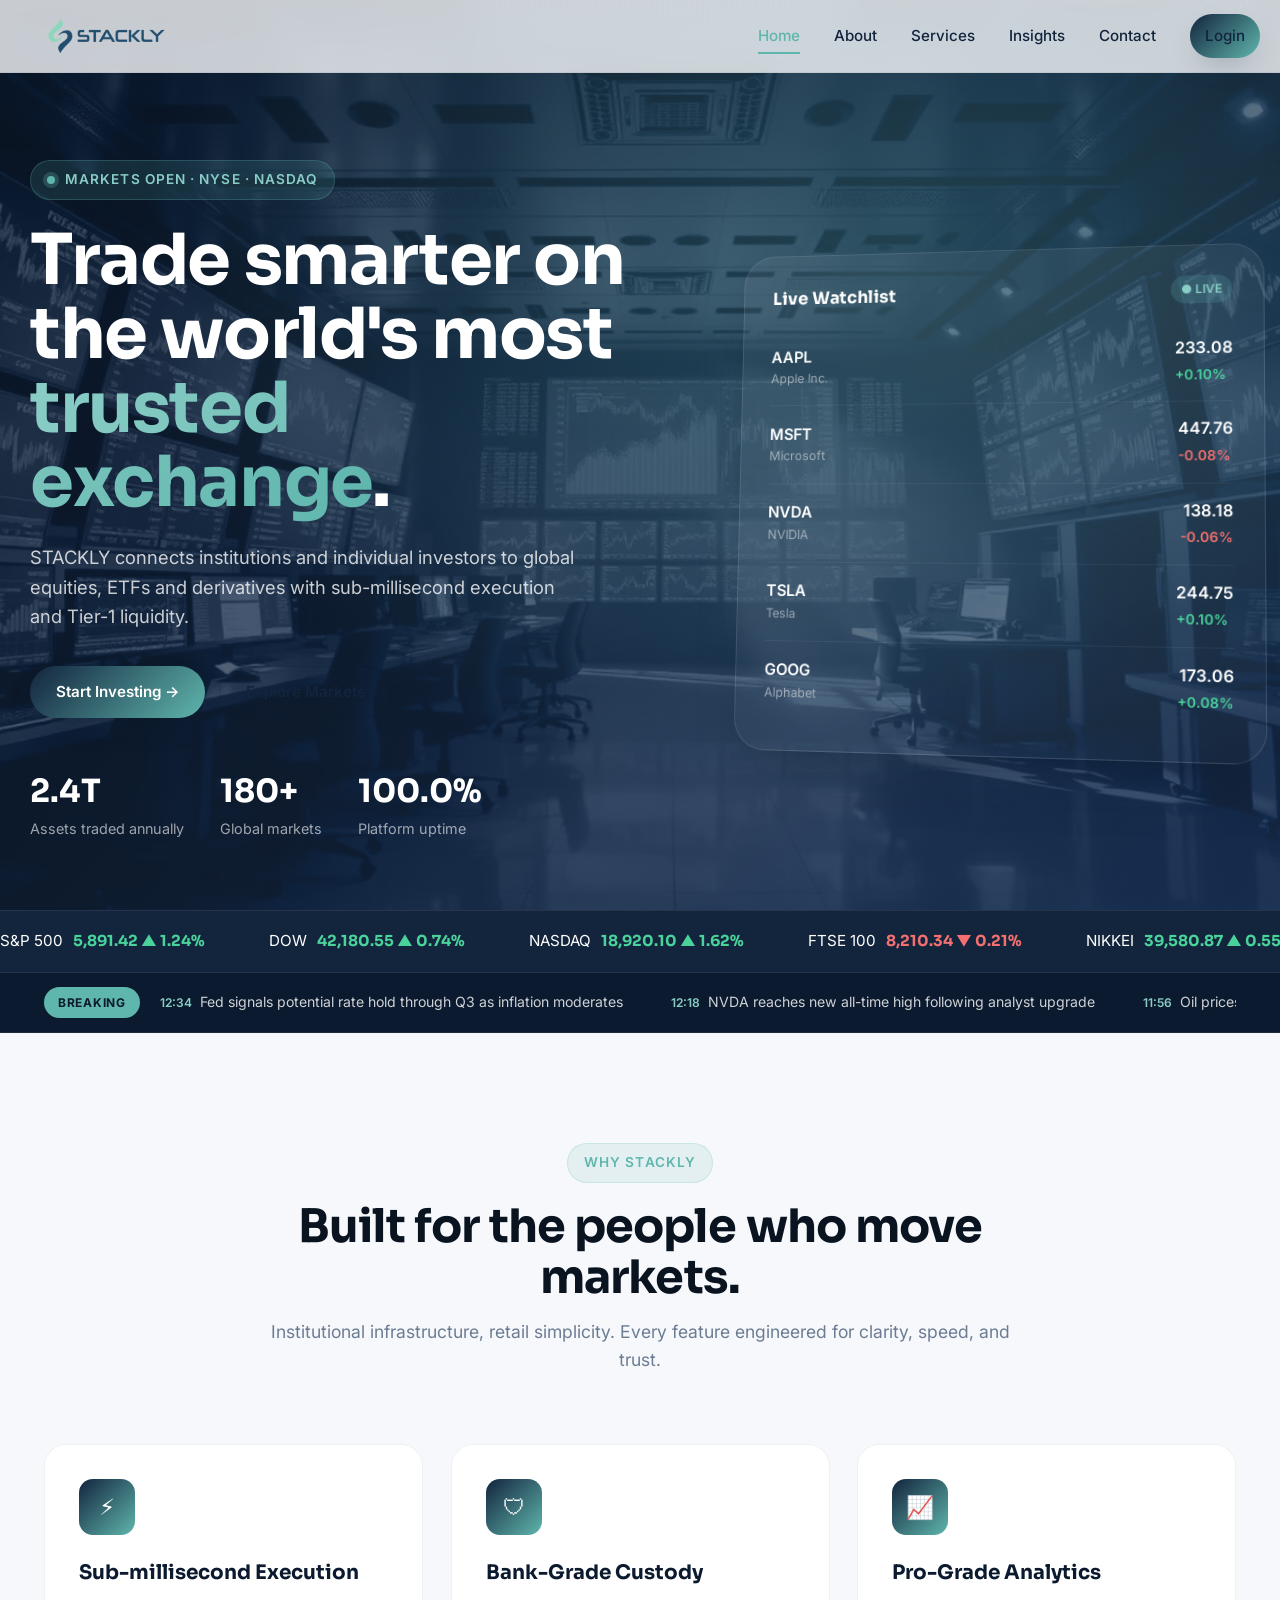
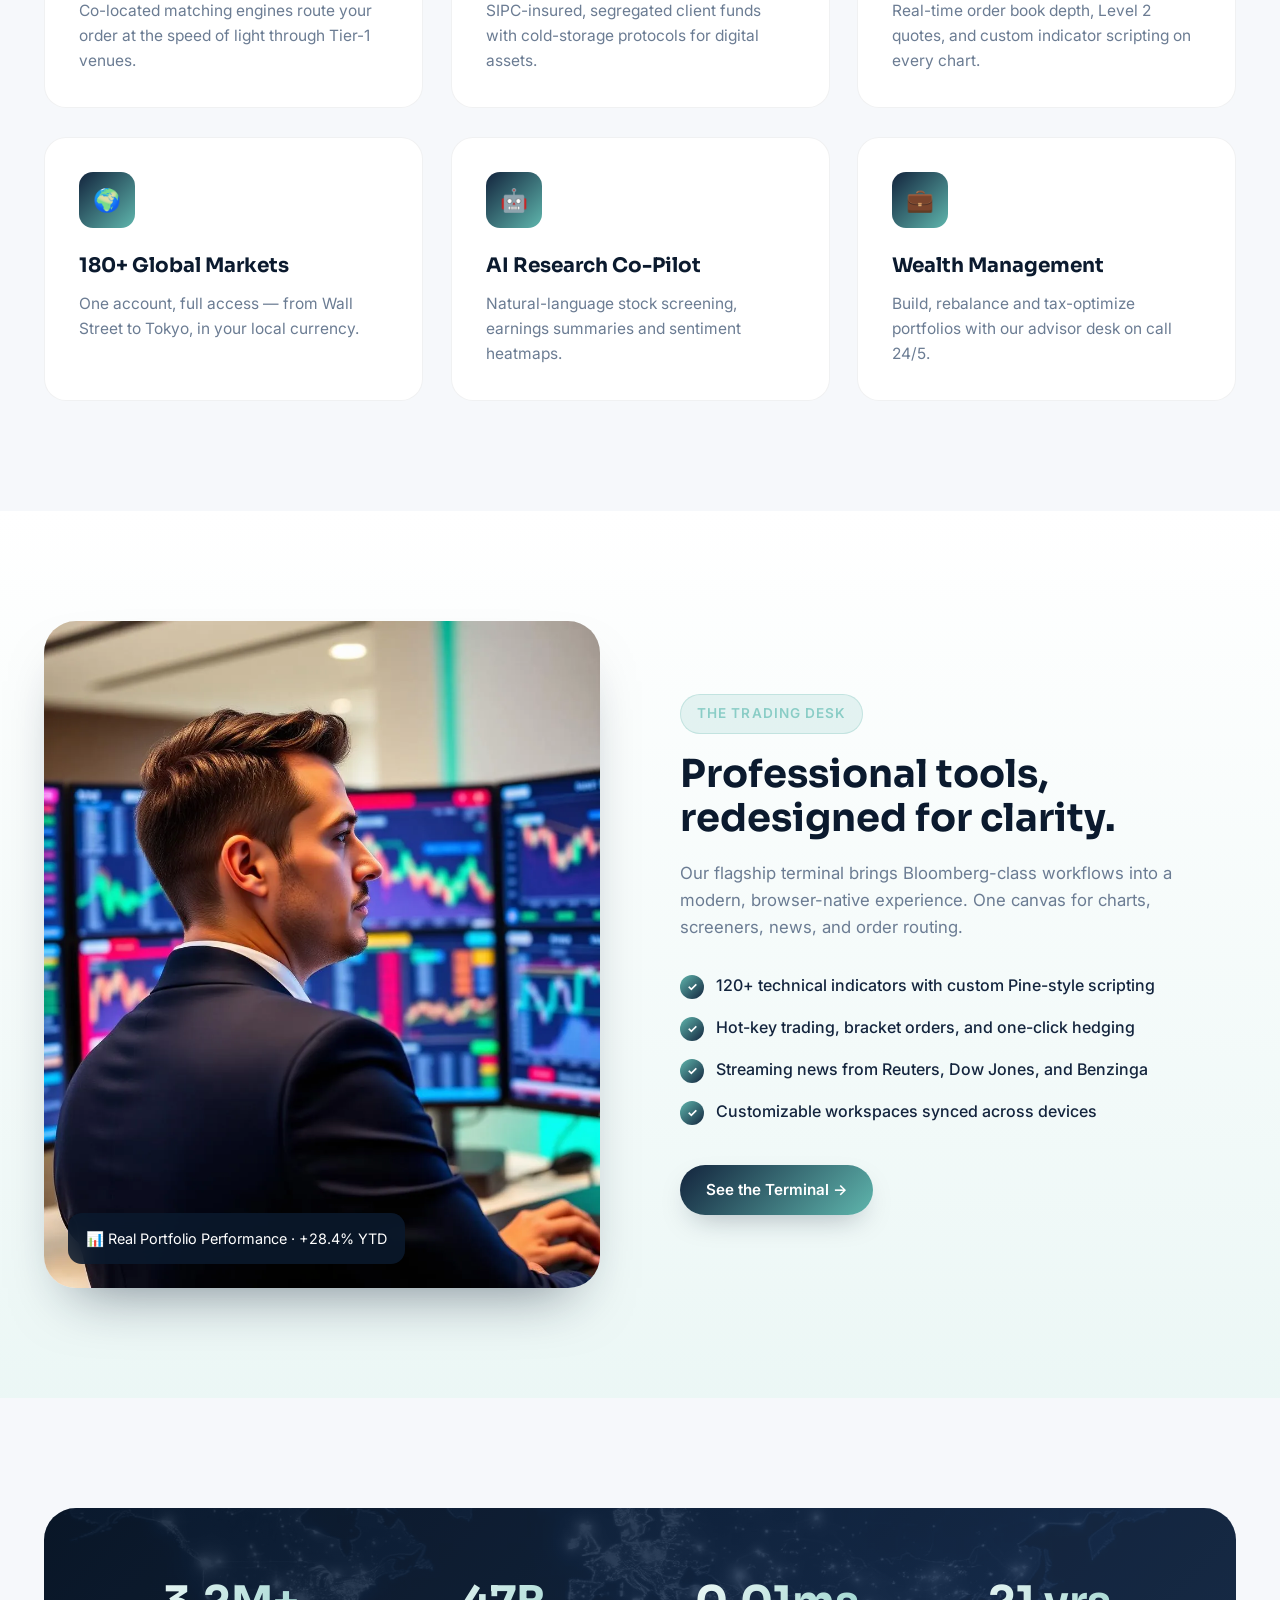
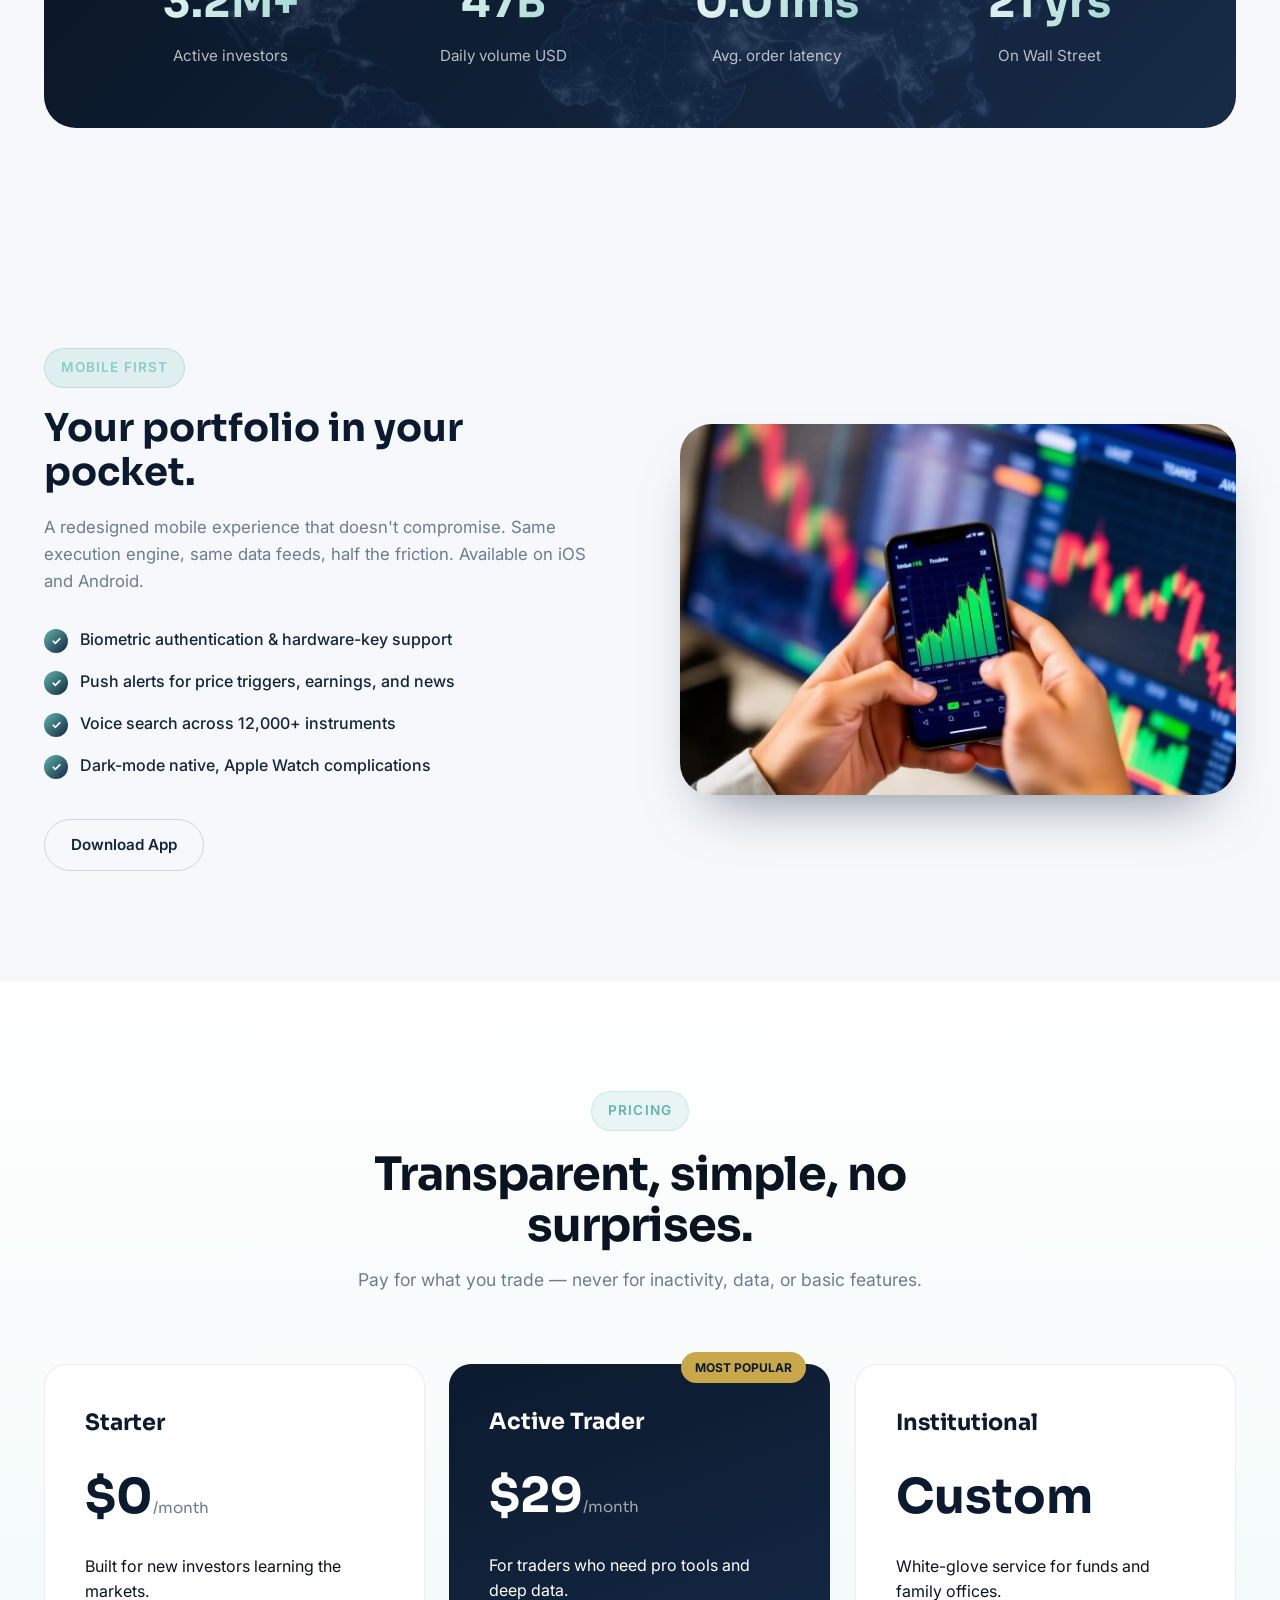
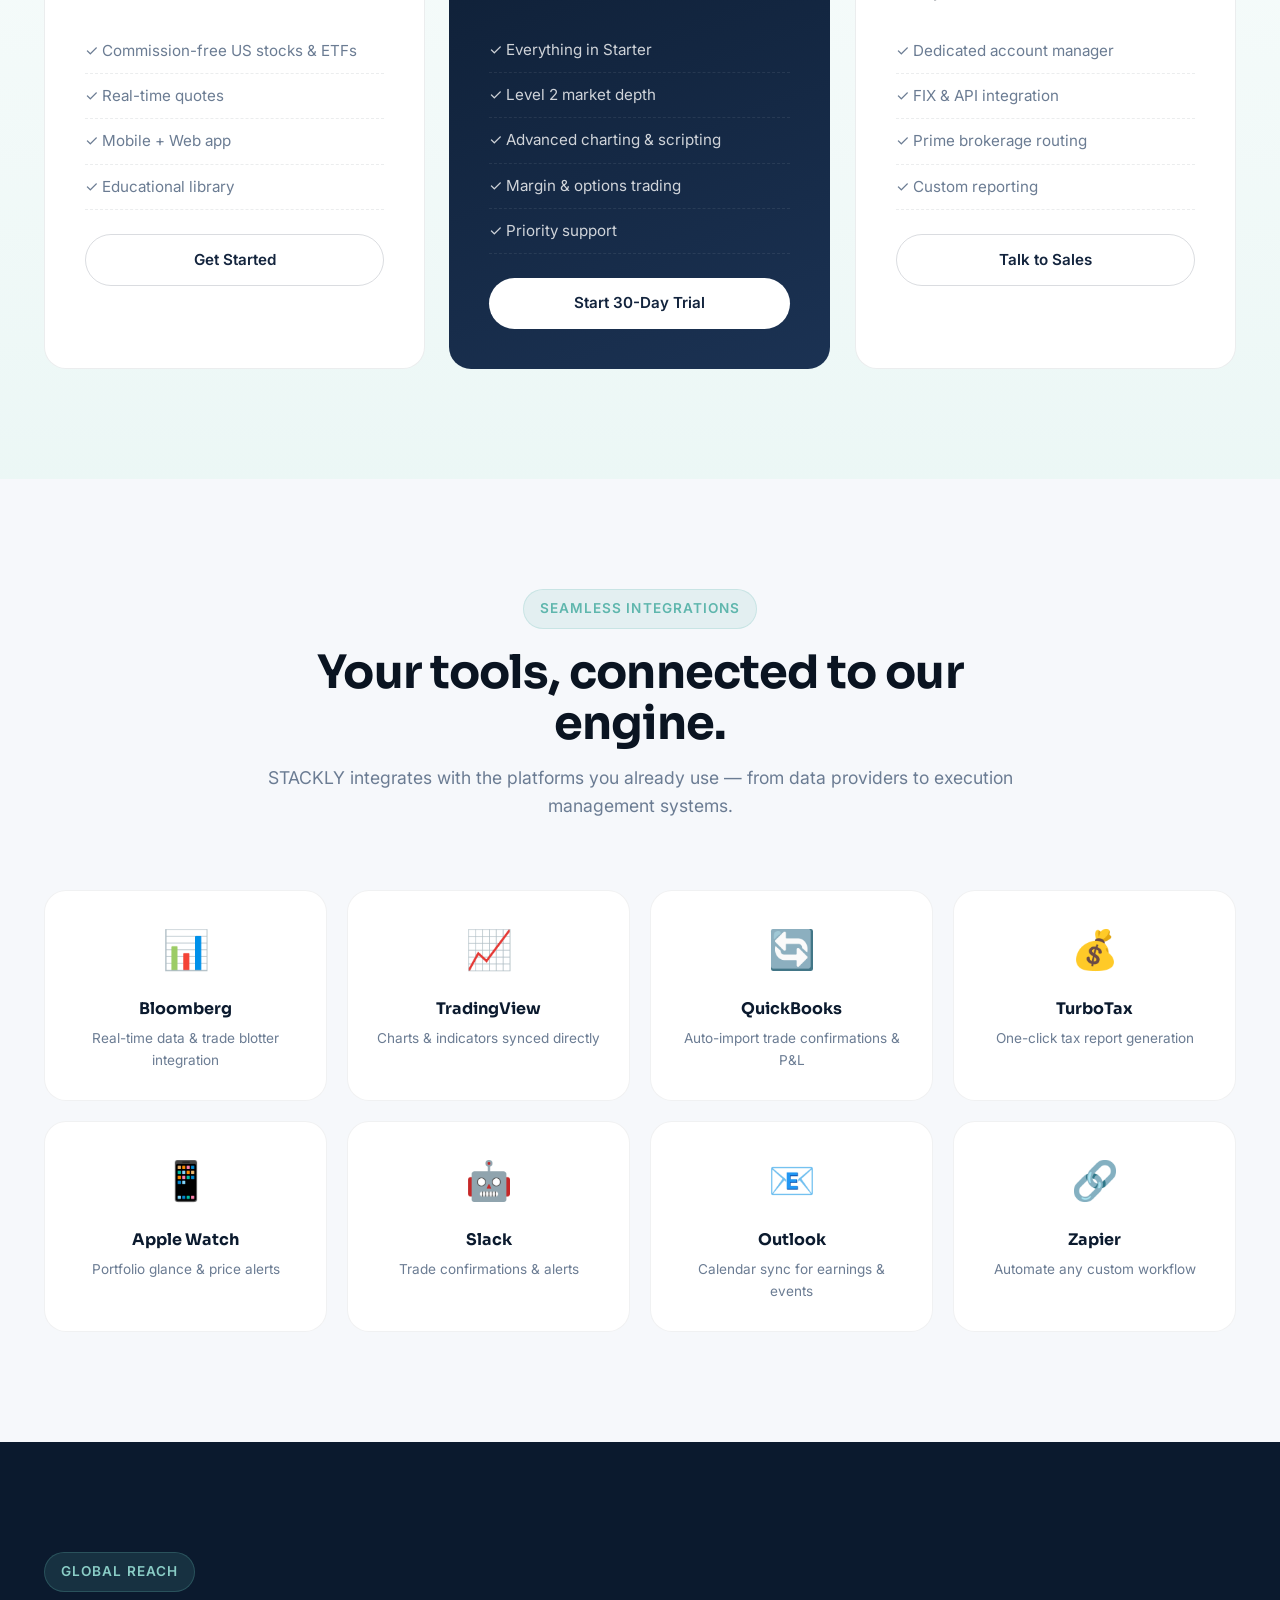
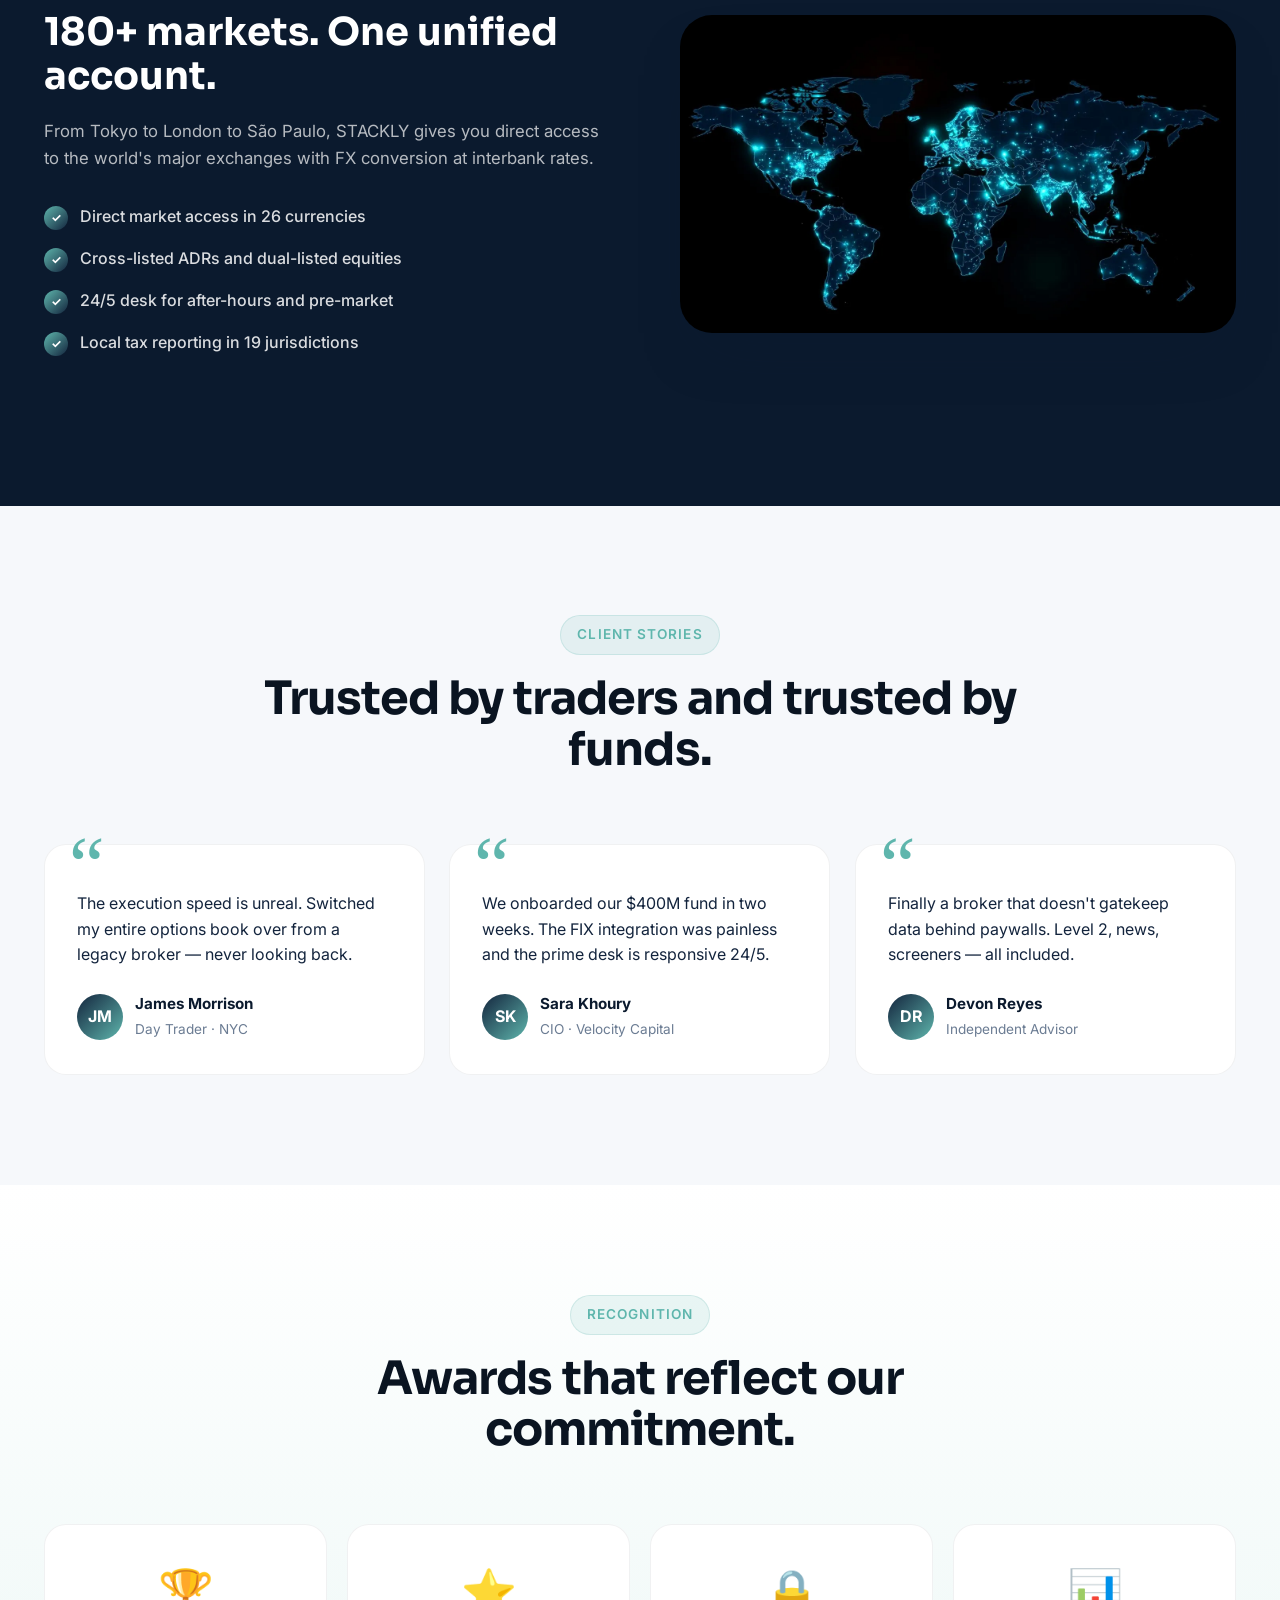
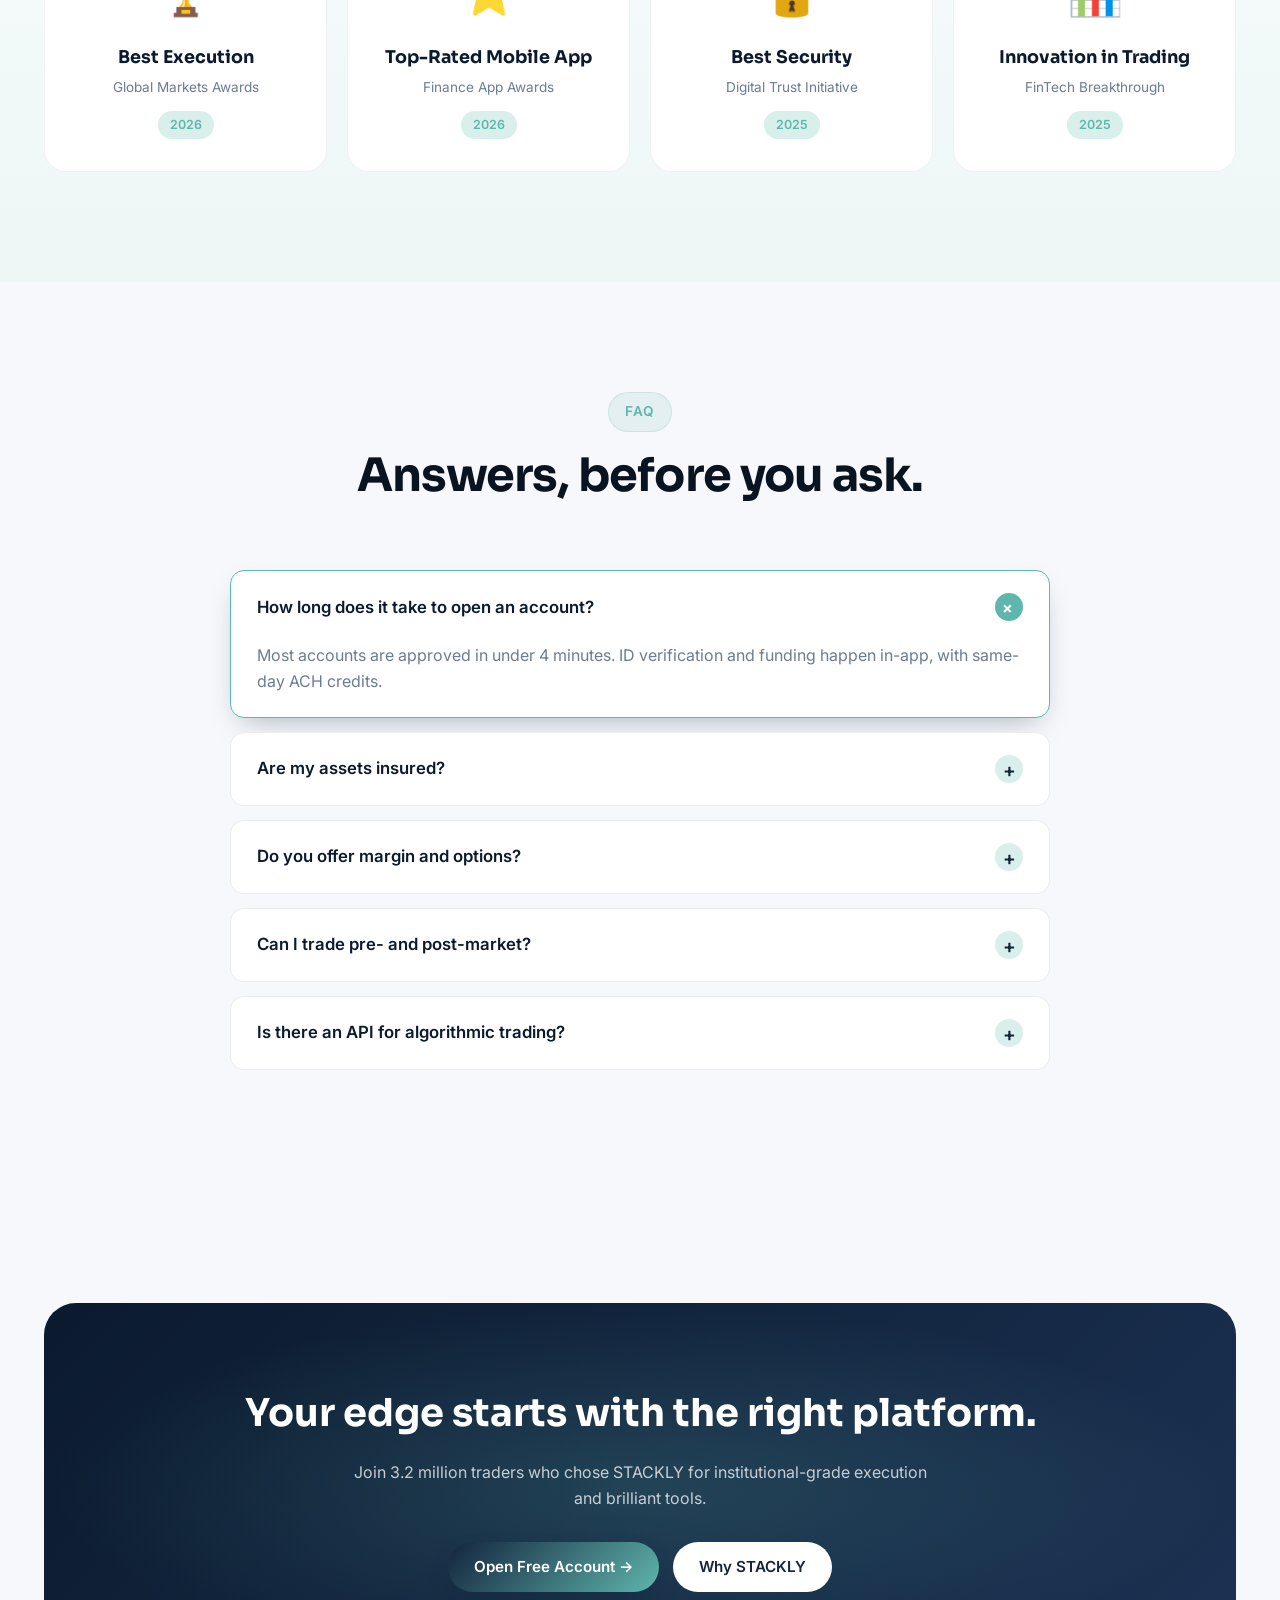
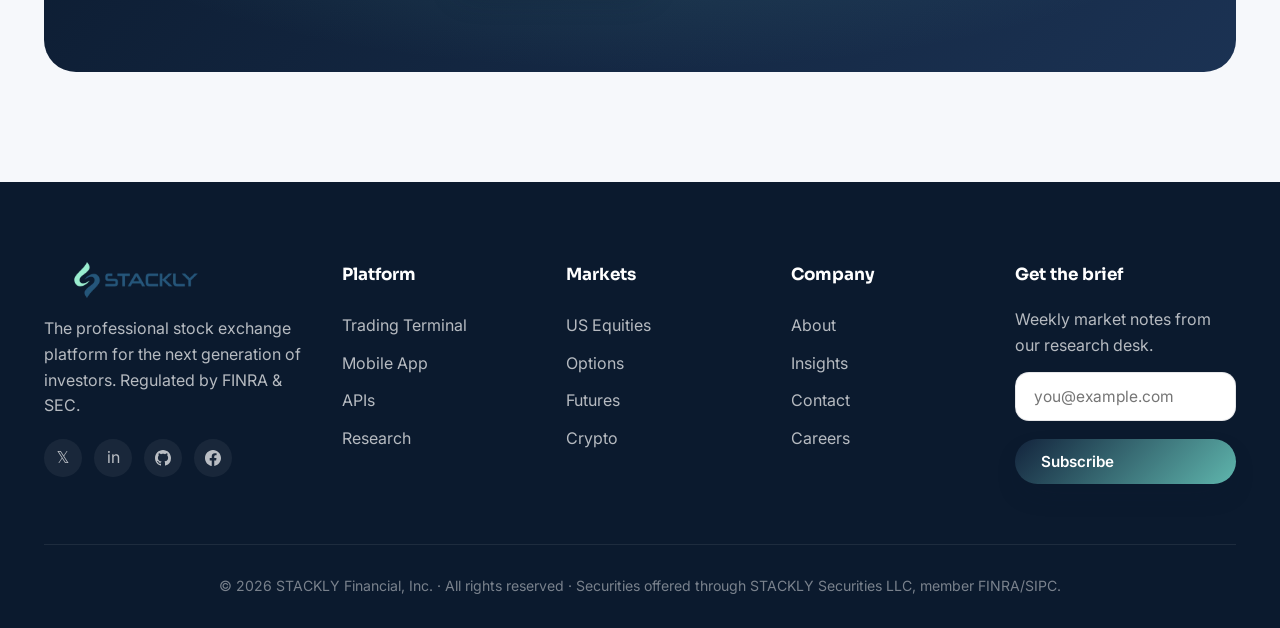
==== commit c1d7b6b4: "Merge branch 'main' of https://github.com/GuntaShobitha/stock-exchange" ====
--- a/index.html
+++ b/index.html
@@ -1,16 +1,21 @@
 <!doctype html>
 <html lang="en">
+
 <head>
-<meta charset="utf-8"/>
-<meta name="viewport" content="width=device-width,initial-scale=1"/>
-<title>STACKLY — Intelligent Stock Exchange & Investment Platform</title>
-<meta name="description" content="STACKLY is a professional stock exchange platform offering real-time market data, institutional-grade execution, and AI-driven insights for traders and investors."/>
-<link rel="icon" type="image/webp" href="./images/logo-dark.webp"/>
-<link rel="preconnect" href="https://fonts.googleapis.com"/>
-<link rel="preconnect" href="https://fonts.gstatic.com" crossorigin/>
-<link rel="stylesheet" href="https://fonts.googleapis.com/css2?family=Inter:wght@400;500;600;700&family=Sora:wght@500;600;700&display=swap"/>
-<link rel="stylesheet" href="./css/styles.css"/>
+  <meta charset="utf-8" />
+  <meta name="viewport" content="width=device-width,initial-scale=1" />
+  <title>STACKLY — Intelligent Stock Exchange & Investment Platform</title>
+  <meta name="description"
+    content="STACKLY is a professional stock exchange platform offering real-time market data, institutional-grade execution, and AI-driven insights for traders and investors." />
+  <link rel="icon" type="image/webp" href="./images/logo-dark.webp" />
+  <link rel="preconnect" href="https://fonts.googleapis.com" />
+  <link rel="preconnect" href="https://fonts.gstatic.com" crossorigin />
+  <link rel="stylesheet"
+    href="https://fonts.googleapis.com/css2?family=Inter:wght@400;500;600;700&family=Sora:wght@500;600;700&display=swap" />
+  <link rel="stylesheet" href="./css/styles.css" />
+  <link rel="stylesheet" href="./css/bg-motion.css" />
 </head>
+
 <body>
 
 <!-- NAV -->
@@ -59,64 +64,103 @@
   </div>
 </section>
 
-<!-- 2 MARQUEE -->
-<div class="marquee">
-  <div class="marquee-track">
-    <span class="marquee-item">S&P 500 <b class="up">5,891.42 ▲ 1.24%</b></span>
-    <span class="marquee-item">DOW <b class="up">42,180.55 ▲ 0.74%</b></span>
-    <span class="marquee-item">NASDAQ <b class="up">18,920.10 ▲ 1.62%</b></span>
-    <span class="marquee-item">FTSE 100 <b class="down">8,210.34 ▼ 0.21%</b></span>
-    <span class="marquee-item">NIKKEI <b class="up">39,580.87 ▲ 0.55%</b></span>
-    <span class="marquee-item">DAX <b class="up">19,310.22 ▲ 0.41%</b></span>
-    <span class="marquee-item">BTC/USD <b class="up">68,420 ▲ 2.10%</b></span>
-    <span class="marquee-item">GOLD <b class="up">2,684.30 ▲ 0.84%</b></span>
-    <span class="marquee-item">S&P 500 <b class="up">5,891.42 ▲ 1.24%</b></span>
-    <span class="marquee-item">DOW <b class="up">42,180.55 ▲ 0.74%</b></span>
-    <span class="marquee-item">NASDAQ <b class="up">18,920.10 ▲ 1.62%</b></span>
-    <span class="marquee-item">FTSE 100 <b class="down">8,210.34 ▼ 0.21%</b></span>
-    <span class="marquee-item">NIKKEI <b class="up">39,580.87 ▲ 0.55%</b></span>
-    <span class="marquee-item">DAX <b class="up">19,310.22 ▲ 0.41%</b></span>
-  </div>
-</div>
-
-<!-- NEW SECTION: Market News Ticker -->
-<div class="news-ticker">
-  <div class="container news-ticker-inner">
-    <span class="news-ticker-label">Breaking</span>
-    <div class="news-ticker-scroll">
-      <div class="news-ticker-items">
-        <span class="news-ticker-item"><span class="time">12:34</span> Fed signals potential rate hold through Q3 as inflation moderates</span>
-        <span class="news-ticker-item"><span class="time">12:18</span> NVDA reaches new all-time high following analyst upgrade</span>
-        <span class="news-ticker-item"><span class="time">11:56</span> Oil prices stabilize after OPEC+ maintains production targets</span>
-        <span class="news-ticker-item"><span class="time">11:32</span> European markets edge higher on positive GDP data</span>
-        <span class="news-ticker-item"><span class="time">11:08</span> TSLA announces expanded Gigafactory plans in Europe</span>
-        <span class="news-ticker-item"><span class="time">10:44</span> Apple reports record services revenue in Q2 earnings</span>
-        <span class="news-ticker-item"><span class="time">12:34</span> Fed signals potential rate hold through Q3 as inflation moderates</span>
-        <span class="news-ticker-item"><span class="time">12:18</span> NVDA reaches new all-time high following analyst upgrade</span>
-        <span class="news-ticker-item"><span class="time">11:56</span> Oil prices stabilize after OPEC+ maintains production targets</span>
-      </div>
-    </div>
-  </div>
-</div>
-
-<!-- 3 FEATURES -->
-<section class="section">
-  <div class="container">
-    <div class="section-head" data-anim>
-      <span class="eyebrow">Why STACKLY</span>
-      <h2>Built for the people who move markets.</h2>
-      <p>Institutional infrastructure, retail simplicity. Every feature engineered for clarity, speed, and trust.</p>
-    </div>
-    <div class="grid grid-3">
-      <div class="card" data-anim data-delay="1"><div class="icon">⚡</div><h3>Sub-millisecond Execution</h3><p>Co-located matching engines route your order at the speed of light through Tier-1 venues.</p><span class="arrow">→</span></div>
-      <div class="card" data-anim data-delay="2"><div class="icon">🛡</div><h3>Bank-Grade Custody</h3><p>SIPC-insured, segregated client funds with cold-storage protocols for digital assets.</p><span class="arrow">→</span></div>
-      <div class="card" data-anim data-delay="3"><div class="icon">📈</div><h3>Pro-Grade Analytics</h3><p>Real-time order book depth, Level 2 quotes, and custom indicator scripting on every chart.</p><span class="arrow">→</span></div>
-      <div class="card" data-anim data-delay="1"><div class="icon">🌍</div><h3>180+ Global Markets</h3><p>One account, full access — from Wall Street to Tokyo, in your local currency.</p><span class="arrow">→</span></div>
-      <div class="card" data-anim data-delay="2"><div class="icon">🤖</div><h3>AI Research Co-Pilot</h3><p>Natural-language stock screening, earnings summaries and sentiment heatmaps.</p><span class="arrow">→</span></div>
-      <div class="card" data-anim data-delay="3"><div class="icon">💼</div><h3>Wealth Management</h3><p>Build, rebalance and tax-optimize portfolios with our advisor desk on call 24/5.</p><span class="arrow">→</span></div>
-    </div>
-  </div>
-</section>
+  <!-- 2 MARQUEE -->
+  <div class="marquee">
+    <div class="marquee-track">
+      <span class="marquee-item">S&P 500 <b class="up">5,891.42 ▲ 1.24%</b></span>
+      <span class="marquee-item">DOW <b class="up">42,180.55 ▲ 0.74%</b></span>
+      <span class="marquee-item">NASDAQ <b class="up">18,920.10 ▲ 1.62%</b></span>
+      <span class="marquee-item">FTSE 100 <b class="down">8,210.34 ▼ 0.21%</b></span>
+      <span class="marquee-item">NIKKEI <b class="up">39,580.87 ▲ 0.55%</b></span>
+      <span class="marquee-item">DAX <b class="up">19,310.22 ▲ 0.41%</b></span>
+      <span class="marquee-item">BTC/USD <b class="up">68,420 ▲ 2.10%</b></span>
+      <span class="marquee-item">GOLD <b class="up">2,684.30 ▲ 0.84%</b></span>
+      <span class="marquee-item">S&P 500 <b class="up">5,891.42 ▲ 1.24%</b></span>
+      <span class="marquee-item">DOW <b class="up">42,180.55 ▲ 0.74%</b></span>
+      <span class="marquee-item">NASDAQ <b class="up">18,920.10 ▲ 1.62%</b></span>
+      <span class="marquee-item">FTSE 100 <b class="down">8,210.34 ▼ 0.21%</b></span>
+      <span class="marquee-item">NIKKEI <b class="up">39,580.87 ▲ 0.55%</b></span>
+      <span class="marquee-item">DAX <b class="up">19,310.22 ▲ 0.41%</b></span>
+    </div>
+  </div>
+
+  <!-- NEW SECTION: Market News Ticker -->
+  <div class="news-ticker">
+    <div class="container news-ticker-inner">
+      <span class="news-ticker-label">Breaking</span>
+      <div class="news-ticker-scroll">
+        <div class="news-ticker-items">
+          <span class="news-ticker-item"><span class="time">12:34</span> Fed signals potential rate hold through Q3 as
+            inflation moderates</span>
+          <span class="news-ticker-item"><span class="time">12:18</span> NVDA reaches new all-time high following
+            analyst upgrade</span>
+          <span class="news-ticker-item"><span class="time">11:56</span> Oil prices stabilize after OPEC+ maintains
+            production targets</span>
+          <span class="news-ticker-item"><span class="time">11:32</span> European markets edge higher on positive GDP
+            data</span>
+          <span class="news-ticker-item"><span class="time">11:08</span> TSLA announces expanded Gigafactory plans in
+            Europe</span>
+          <span class="news-ticker-item"><span class="time">10:44</span> Apple reports record services revenue in Q2
+            earnings</span>
+          <span class="news-ticker-item"><span class="time">12:34</span> Fed signals potential rate hold through Q3 as
+            inflation moderates</span>
+          <span class="news-ticker-item"><span class="time">12:18</span> NVDA reaches new all-time high following
+            analyst upgrade</span>
+          <span class="news-ticker-item"><span class="time">11:56</span> Oil prices stabilize after OPEC+ maintains
+            production targets</span>
+        </div>
+      </div>
+    </div>
+  </div>
+
+  <!-- 3 FEATURES -->
+  <section class="section">
+    <div class="container">
+      <div class="section-head" data-anim>
+        <span class="eyebrow">Why STACKLY</span>
+        <h2>Built for the people who move markets.</h2>
+        <p>Institutional infrastructure, retail simplicity. Every feature engineered for clarity, speed, and trust.</p>
+      </div>
+      <div class="grid grid-3">
+        <div class="card" data-anim data-delay="1">
+          <div class="icon">⚡</div>
+          <h3>Sub-millisecond Execution</h3>
+          <p>Co-located matching engines route your order at the speed of light through Tier-1 venues.</p><span
+            class="arrow">→</span>
+        </div>
+        <div class="card" data-anim data-delay="2">
+          <div class="icon">🛡</div>
+          <h3>Bank-Grade Custody</h3>
+          <p>SIPC-insured, segregated client funds with cold-storage protocols for digital assets.</p><span
+            class="arrow">→</span>
+        </div>
+        <div class="card" data-anim data-delay="3">
+          <div class="icon">📈</div>
+          <h3>Pro-Grade Analytics</h3>
+          <p>Real-time order book depth, Level 2 quotes, and custom indicator scripting on every chart.</p><span
+            class="arrow">→</span>
+        </div>
+        <div class="card" data-anim data-delay="1">
+          <div class="icon">🌍</div>
+          <h3>180+ Global Markets</h3>
+          <p>One account, full access — from Wall Street to Tokyo, in your local currency.</p><span
+            class="arrow">→</span>
+        </div>
+        <div class="card" data-anim data-delay="2">
+          <div class="icon">🤖</div>
+          <h3>AI Research Co-Pilot</h3>
+          <p>Natural-language stock screening, earnings summaries and sentiment heatmaps.</p><span
+            class="arrow">→</span>
+        </div>
+        <div class="card" data-anim data-delay="3">
+          <div class="icon">💼</div>
+          <h3>Wealth Management</h3>
+          <p>Build, rebalance and tax-optimize portfolios with our advisor desk on call 24/5.</p><span
+            class="arrow">→</span>
+        </div>
+      </div>
+    </div>
+  </section>
 
 <!-- 4 SPLIT -->
 <section class="section section-tint">
@@ -142,17 +186,17 @@
   </div>
 </section>
 
-<!-- 5 STATS -->
-<section class="section">
-  <div class="container">
-    <div class="stats" data-anim="zoom">
-      <div class="stat"><b data-count="3.2" data-suffix="M+">0</b><span>Active investors</span></div>
-      <div class="stat"><b data-count="48" data-suffix="B">0</b><span>Daily volume USD</span></div>
-      <div class="stat"><b data-count="0.01" data-suffix="ms">0</b><span>Avg. order latency</span></div>
-      <div class="stat"><b data-count="22" data-suffix=" yrs">0</b><span>On Wall Street</span></div>
-    </div>
-  </div>
-</section>
+  <!-- 5 STATS -->
+  <section class="section">
+    <div class="container">
+      <div class="stats" data-anim="zoom">
+        <div class="stat"><b data-count="3.2" data-suffix="M+">0</b><span>Active investors</span></div>
+        <div class="stat"><b data-count="48" data-suffix="B">0</b><span>Daily volume USD</span></div>
+        <div class="stat"><b data-count="0.01" data-suffix="ms">0</b><span>Avg. order latency</span></div>
+        <div class="stat"><b data-count="22" data-suffix=" yrs">0</b><span>On Wall Street</span></div>
+      </div>
+    </div>
+  </section>
 
 <!-- 6 SPLIT 2 -->
 <section class="section">
@@ -228,105 +272,184 @@
   </div>
 </section>
 
-<!-- NEW SECTION: Platform Integrations -->
-<section class="section">
-  <div class="container">
-    <div class="section-head" data-anim>
-      <span class="eyebrow">Seamless Integrations</span>
-      <h2>Your tools, connected to our engine.</h2>
-      <p>STACKLY integrates with the platforms you already use — from data providers to execution management systems.</p>
-    </div>
-    <div class="integrations-grid">
-      <div class="integration-card" data-anim data-delay="1"><span class="icn">📊</span><h4>Bloomberg</h4><p>Real-time data & trade blotter integration</p></div>
-      <div class="integration-card" data-anim data-delay="2"><span class="icn">📈</span><h4>TradingView</h4><p>Charts & indicators synced directly</p></div>
-      <div class="integration-card" data-anim data-delay="3"><span class="icn">🔄</span><h4>QuickBooks</h4><p>Auto-import trade confirmations & P&L</p></div>
-      <div class="integration-card" data-anim data-delay="4"><span class="icn">💰</span><h4>TurboTax</h4><p>One-click tax report generation</p></div>
-      <div class="integration-card" data-anim data-delay="1"><span class="icn">📱</span><h4>Apple Watch</h4><p>Portfolio glance & price alerts</p></div>
-      <div class="integration-card" data-anim data-delay="2"><span class="icn">🤖</span><h4>Slack</h4><p>Trade confirmations & alerts</p></div>
-      <div class="integration-card" data-anim data-delay="3"><span class="icn">📧</span><h4>Outlook</h4><p>Calendar sync for earnings & events</p></div>
-      <div class="integration-card" data-anim data-delay="4"><span class="icn">🔗</span><h4>Zapier</h4><p>Automate any custom workflow</p></div>
-    </div>
-  </div>
-</section>
-
-<!-- 8 GLOBAL MARKETS -->
-<section class="section section-dark">
-  <div class="container">
-    <div class="split">
-      <div class="split-text" data-anim="left">
-        <span class="eyebrow">Global Reach</span>
-        <h2>180+ markets. One unified account.</h2>
-        <p>From Tokyo to London to São Paulo, STACKLY gives you direct access to the world's major exchanges with FX conversion at interbank rates.</p>
-        <ul class="ck-list">
-          <li>Direct market access in 26 currencies</li>
-          <li>Cross-listed ADRs and dual-listed equities</li>
-          <li>24/5 desk for after-hours and pre-market</li>
-          <li>Local tax reporting in 19 jurisdictions</li>
-        </ul>
-      </div>
-      <div class="split-img" data-anim="right">
-        <img src="./images/world.webp" alt="Global network" width="1400" height="800" loading="lazy"/>
-      </div>
-    </div>
-  </div>
-</section>
-
-<!-- 9 TESTIMONIALS -->
-<section class="section">
-  <div class="container">
-    <div class="section-head" data-anim>
-      <span class="eyebrow">Client Stories</span>
-      <h2>Trusted by traders and trusted by funds.</h2>
-    </div>
-    <div class="testi-grid">
-      <div class="testi" data-anim data-delay="1">
-        <p>The execution speed is unreal. Switched my entire options book over from a legacy broker — never looking back.</p>
-        <div class="testi-user"><div class="av">JM</div><div><b>James Morrison</b><span>Day Trader · NYC</span></div></div>
-      </div>
-      <div class="testi" data-anim data-delay="2">
-        <p>We onboarded our $400M fund in two weeks. The FIX integration was painless and the prime desk is responsive 24/5.</p>
-        <div class="testi-user"><div class="av">SK</div><div><b>Sara Khoury</b><span>CIO · Velocity Capital</span></div></div>
-      </div>
-      <div class="testi" data-anim data-delay="3">
-        <p>Finally a broker that doesn't gatekeep data behind paywalls. Level 2, news, screeners — all included.</p>
-        <div class="testi-user"><div class="av">DR</div><div><b>Devon Reyes</b><span>Independent Advisor</span></div></div>
-      </div>
-    </div>
-  </div>
-</section>
-
-<!-- NEW SECTION: Awards & Recognition -->
-<section class="section section-tint">
-  <div class="container">
-    <div class="section-head" data-anim>
-      <span class="eyebrow">Recognition</span>
-      <h2>Awards that reflect our commitment.</h2>
-    </div>
-    <div class="awards-grid">
-      <div class="award-card" data-anim data-delay="1"><span class="award-icon">🏆</span><h4>Best Execution</h4><p>Global Markets Awards</p><span class="year">2026</span></div>
-      <div class="award-card" data-anim data-delay="2"><span class="award-icon">⭐</span><h4>Top-Rated Mobile App</h4><p>Finance App Awards</p><span class="year">2026</span></div>
-      <div class="award-card" data-anim data-delay="3"><span class="award-icon">🔒</span><h4>Best Security</h4><p>Digital Trust Initiative</p><span class="year">2025</span></div>
-      <div class="award-card" data-anim data-delay="4"><span class="award-icon">📊</span><h4>Innovation in Trading</h4><p>FinTech Breakthrough</p><span class="year">2025</span></div>
-    </div>
-  </div>
-</section>
-
-<!-- 10 FAQ -->
-<section class="section">
-  <div class="container">
-    <div class="section-head" data-anim>
-      <span class="eyebrow">FAQ</span>
-      <h2>Answers, before you ask.</h2>
-    </div>
-    <div class="faq">
-      <div class="faq-item open"><div class="faq-q">How long does it take to open an account?<span class="plus">+</span></div><div class="faq-a"><div class="faq-a-inner">Most accounts are approved in under 4 minutes. ID verification and funding happen in-app, with same-day ACH credits.</div></div></div>
-      <div class="faq-item"><div class="faq-q">Are my assets insured?<span class="plus">+</span></div><div class="faq-a"><div class="faq-a-inner">Yes — securities are SIPC-protected up to $500,000 and cash balances are FDIC-swept across partner banks for up to $2.5M coverage.</div></div></div>
-      <div class="faq-item"><div class="faq-q">Do you offer margin and options?<span class="plus">+</span></div><div class="faq-a"><div class="faq-a-inner">Active Trader and Institutional plans include Reg-T margin and tiered options approval up to Level 4 spreads.</div></div></div>
-      <div class="faq-item"><div class="faq-q">Can I trade pre- and post-market?<span class="plus">+</span></div><div class="faq-a"><div class="faq-a-inner">Yes, 4:00 AM to 8:00 PM ET extended sessions are available at no extra cost on all paid plans.</div></div></div>
-      <div class="faq-item"><div class="faq-q">Is there an API for algorithmic trading?<span class="plus">+</span></div><div class="faq-a"><div class="faq-a-inner">REST and WebSocket APIs are free for all funded accounts. FIX 4.4 is available on Institutional plans.</div></div></div>
-    </div>
-  </div>
-</section>
+  <!-- NEW SECTION: Platform Integrations -->
+  <section class="section">
+    <div class="container">
+      <div class="section-head" data-anim>
+        <span class="eyebrow">Seamless Integrations</span>
+        <h2>Your tools, connected to our engine.</h2>
+        <p>STACKLY integrates with the platforms you already use — from data providers to execution management systems.
+        </p>
+      </div>
+      <div class="integrations-grid">
+        <div class="integration-card" data-anim data-delay="1"><span class="icn">📊</span>
+          <h4>Bloomberg</h4>
+          <p>Real-time data & trade blotter integration</p>
+        </div>
+        <div class="integration-card" data-anim data-delay="2"><span class="icn">📈</span>
+          <h4>TradingView</h4>
+          <p>Charts & indicators synced directly</p>
+        </div>
+        <div class="integration-card" data-anim data-delay="3"><span class="icn">🔄</span>
+          <h4>QuickBooks</h4>
+          <p>Auto-import trade confirmations & P&L</p>
+        </div>
+        <div class="integration-card" data-anim data-delay="4"><span class="icn">💰</span>
+          <h4>TurboTax</h4>
+          <p>One-click tax report generation</p>
+        </div>
+        <div class="integration-card" data-anim data-delay="1"><span class="icn">📱</span>
+          <h4>Apple Watch</h4>
+          <p>Portfolio glance & price alerts</p>
+        </div>
+        <div class="integration-card" data-anim data-delay="2"><span class="icn">🤖</span>
+          <h4>Slack</h4>
+          <p>Trade confirmations & alerts</p>
+        </div>
+        <div class="integration-card" data-anim data-delay="3"><span class="icn">📧</span>
+          <h4>Outlook</h4>
+          <p>Calendar sync for earnings & events</p>
+        </div>
+        <div class="integration-card" data-anim data-delay="4"><span class="icn">🔗</span>
+          <h4>Zapier</h4>
+          <p>Automate any custom workflow</p>
+        </div>
+      </div>
+    </div>
+  </section>
+
+  <!-- 8 GLOBAL MARKETS -->
+  <section class="section section-dark">
+    <div class="container">
+      <div class="split">
+        <div class="split-text" data-anim="left">
+          <span class="eyebrow">Global Reach</span>
+          <h2>180+ markets. One unified account.</h2>
+          <p>From Tokyo to London to São Paulo, STACKLY gives you direct access to the world's major exchanges with FX
+            conversion at interbank rates.</p>
+          <ul class="ck-list">
+            <li>Direct market access in 26 currencies</li>
+            <li>Cross-listed ADRs and dual-listed equities</li>
+            <li>24/5 desk for after-hours and pre-market</li>
+            <li>Local tax reporting in 19 jurisdictions</li>
+          </ul>
+        </div>
+        <div class="split-img" data-anim="right">
+          <img src="./images/world.webp" alt="Global network" width="1400" height="800" loading="lazy" />
+        </div>
+      </div>
+    </div>
+  </section>
+
+  <!-- 9 TESTIMONIALS -->
+  <section class="section">
+    <div class="container">
+      <div class="section-head" data-anim>
+        <span class="eyebrow">Client Stories</span>
+        <h2>Trusted by traders and trusted by funds.</h2>
+      </div>
+      <div class="testi-grid">
+        <div class="testi" data-anim data-delay="1">
+          <p>The execution speed is unreal. Switched my entire options book over from a legacy broker — never looking
+            back.</p>
+          <div class="testi-user">
+            <div class="av">JM</div>
+            <div><b>James Morrison</b><span>Day Trader · NYC</span></div>
+          </div>
+        </div>
+        <div class="testi" data-anim data-delay="2">
+          <p>We onboarded our $400M fund in two weeks. The FIX integration was painless and the prime desk is responsive
+            24/5.</p>
+          <div class="testi-user">
+            <div class="av">SK</div>
+            <div><b>Sara Khoury</b><span>CIO · Velocity Capital</span></div>
+          </div>
+        </div>
+        <div class="testi" data-anim data-delay="3">
+          <p>Finally a broker that doesn't gatekeep data behind paywalls. Level 2, news, screeners — all included.</p>
+          <div class="testi-user">
+            <div class="av">DR</div>
+            <div><b>Devon Reyes</b><span>Independent Advisor</span></div>
+          </div>
+        </div>
+      </div>
+    </div>
+  </section>
+
+  <!-- NEW SECTION: Awards & Recognition -->
+  <section class="section section-tint">
+    <div class="container">
+      <div class="section-head" data-anim>
+        <span class="eyebrow">Recognition</span>
+        <h2>Awards that reflect our commitment.</h2>
+      </div>
+      <div class="awards-grid">
+        <div class="award-card" data-anim data-delay="1"><span class="award-icon">🏆</span>
+          <h4>Best Execution</h4>
+          <p>Global Markets Awards</p><span class="year">2026</span>
+        </div>
+        <div class="award-card" data-anim data-delay="2"><span class="award-icon">⭐</span>
+          <h4>Top-Rated Mobile App</h4>
+          <p>Finance App Awards</p><span class="year">2026</span>
+        </div>
+        <div class="award-card" data-anim data-delay="3"><span class="award-icon">🔒</span>
+          <h4>Best Security</h4>
+          <p>Digital Trust Initiative</p><span class="year">2025</span>
+        </div>
+        <div class="award-card" data-anim data-delay="4"><span class="award-icon">📊</span>
+          <h4>Innovation in Trading</h4>
+          <p>FinTech Breakthrough</p><span class="year">2025</span>
+        </div>
+      </div>
+    </div>
+  </section>
+
+  <!-- 10 FAQ -->
+  <section class="section">
+    <div class="container">
+      <div class="section-head" data-anim>
+        <span class="eyebrow">FAQ</span>
+        <h2>Answers, before you ask.</h2>
+      </div>
+      <div class="faq">
+        <div class="faq-item open">
+          <div class="faq-q">How long does it take to open an account?<span class="plus">+</span></div>
+          <div class="faq-a">
+            <div class="faq-a-inner">Most accounts are approved in under 4 minutes. ID verification and funding happen
+              in-app, with same-day ACH credits.</div>
+          </div>
+        </div>
+        <div class="faq-item">
+          <div class="faq-q">Are my assets insured?<span class="plus">+</span></div>
+          <div class="faq-a">
+            <div class="faq-a-inner">Yes — securities are SIPC-protected up to $500,000 and cash balances are FDIC-swept
+              across partner banks for up to $2.5M coverage.</div>
+          </div>
+        </div>
+        <div class="faq-item">
+          <div class="faq-q">Do you offer margin and options?<span class="plus">+</span></div>
+          <div class="faq-a">
+            <div class="faq-a-inner">Active Trader and Institutional plans include Reg-T margin and tiered options
+              approval up to Level 4 spreads.</div>
+          </div>
+        </div>
+        <div class="faq-item">
+          <div class="faq-q">Can I trade pre- and post-market?<span class="plus">+</span></div>
+          <div class="faq-a">
+            <div class="faq-a-inner">Yes, 4:00 AM to 8:00 PM ET extended sessions are available at no extra cost on all
+              paid plans.</div>
+          </div>
+        </div>
+        <div class="faq-item">
+          <div class="faq-q">Is there an API for algorithmic trading?<span class="plus">+</span></div>
+          <div class="faq-a">
+            <div class="faq-a-inner">REST and WebSocket APIs are free for all funded accounts. FIX 4.4 is available on
+              Institutional plans.</div>
+          </div>
+        </div>
+      </div>
+    </div>
+  </section>
 
 <!-- 11 CTA -->
 <section class="section">
@@ -369,6 +492,8 @@
   </div>
 </footer>
 
-<script src="./js/main.js"></script>
+  <script src="./js/bg-motion.js"></script>
+  <script src="./js/main.js"></script>
 </body>
-</html>
+
+</html>
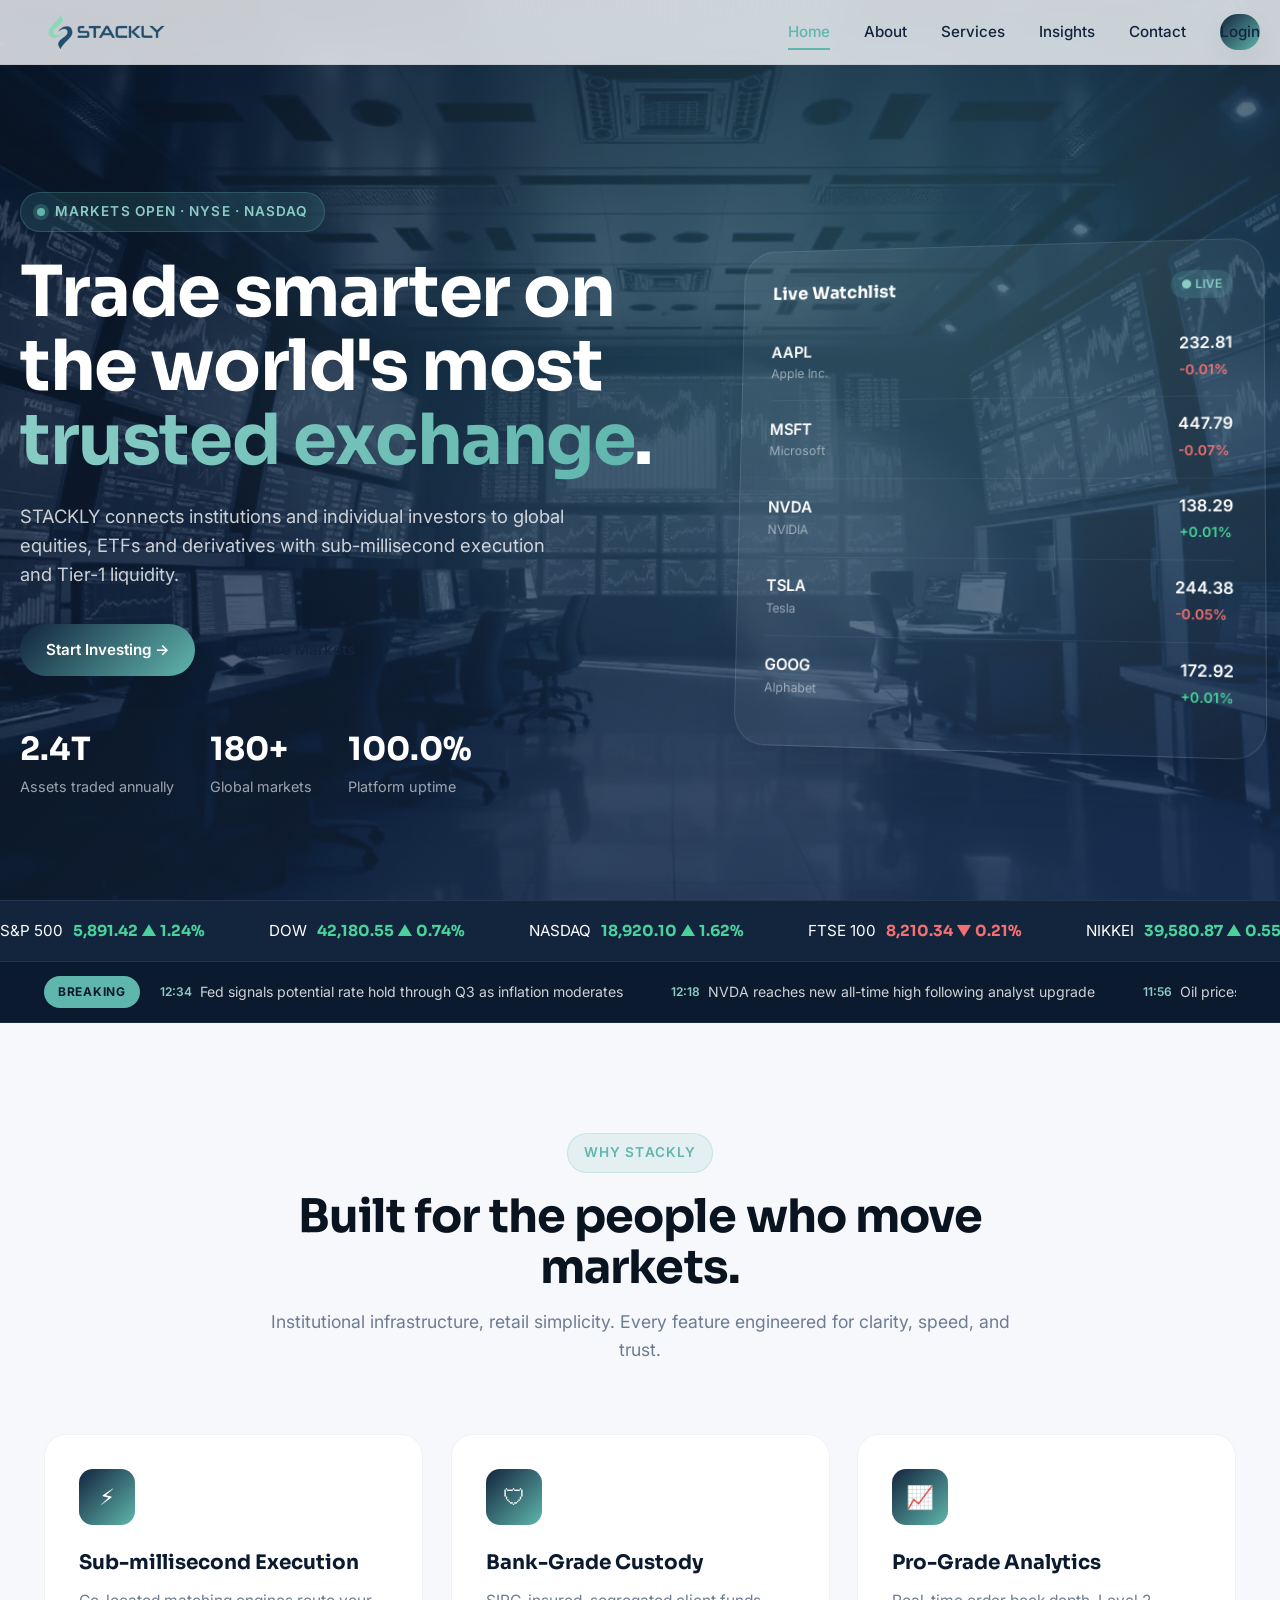
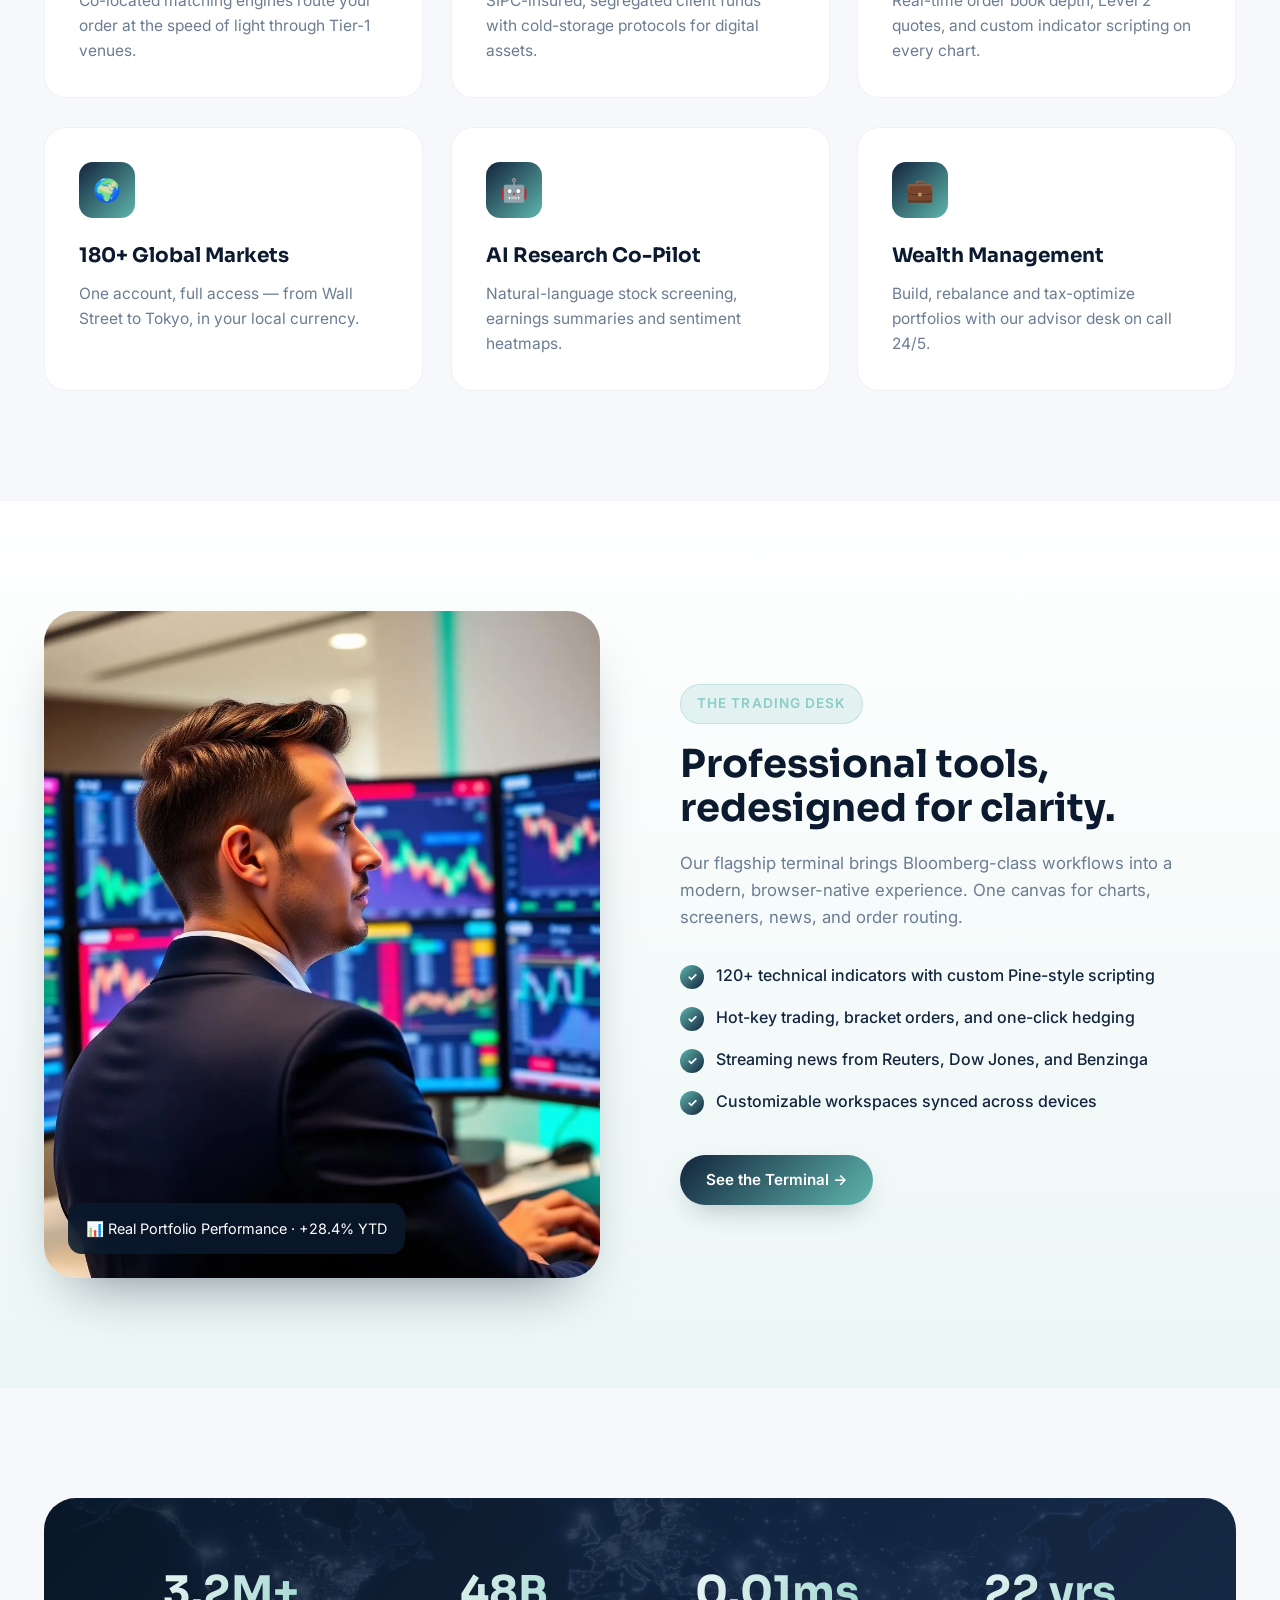
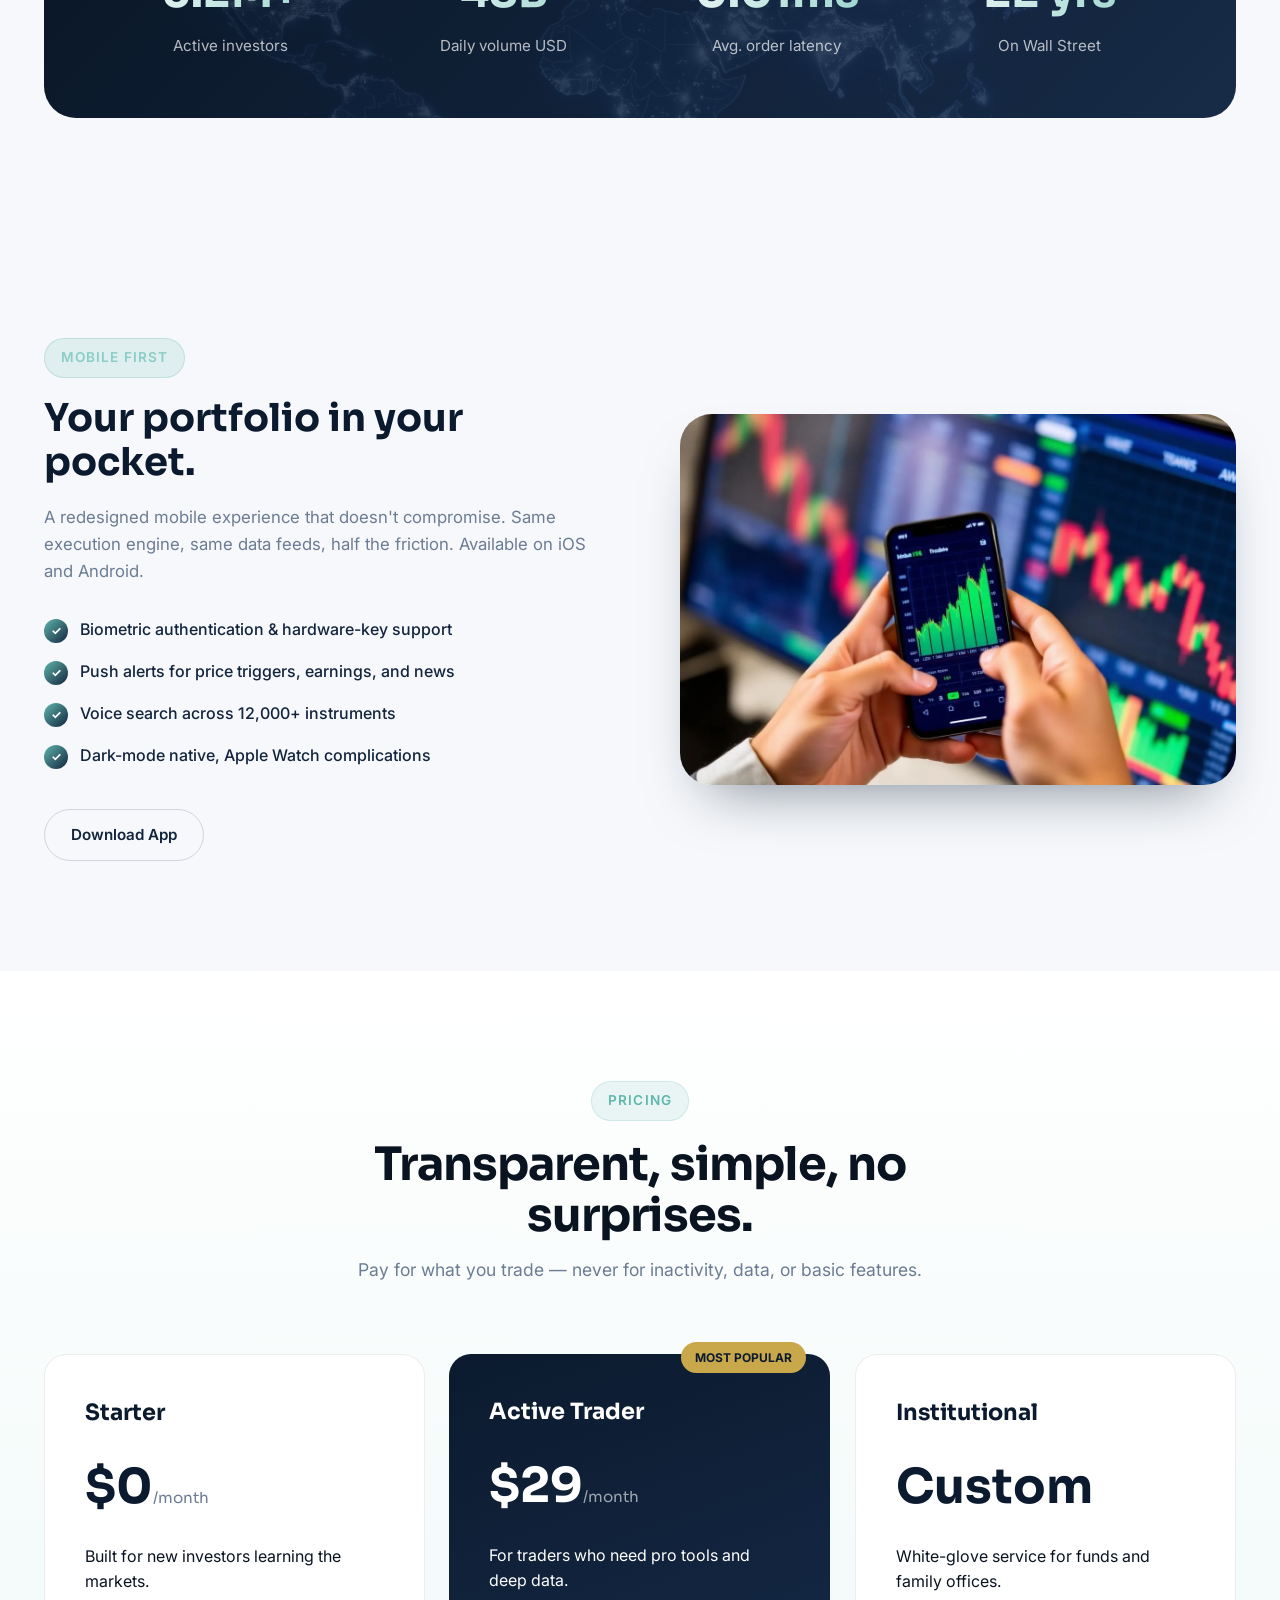
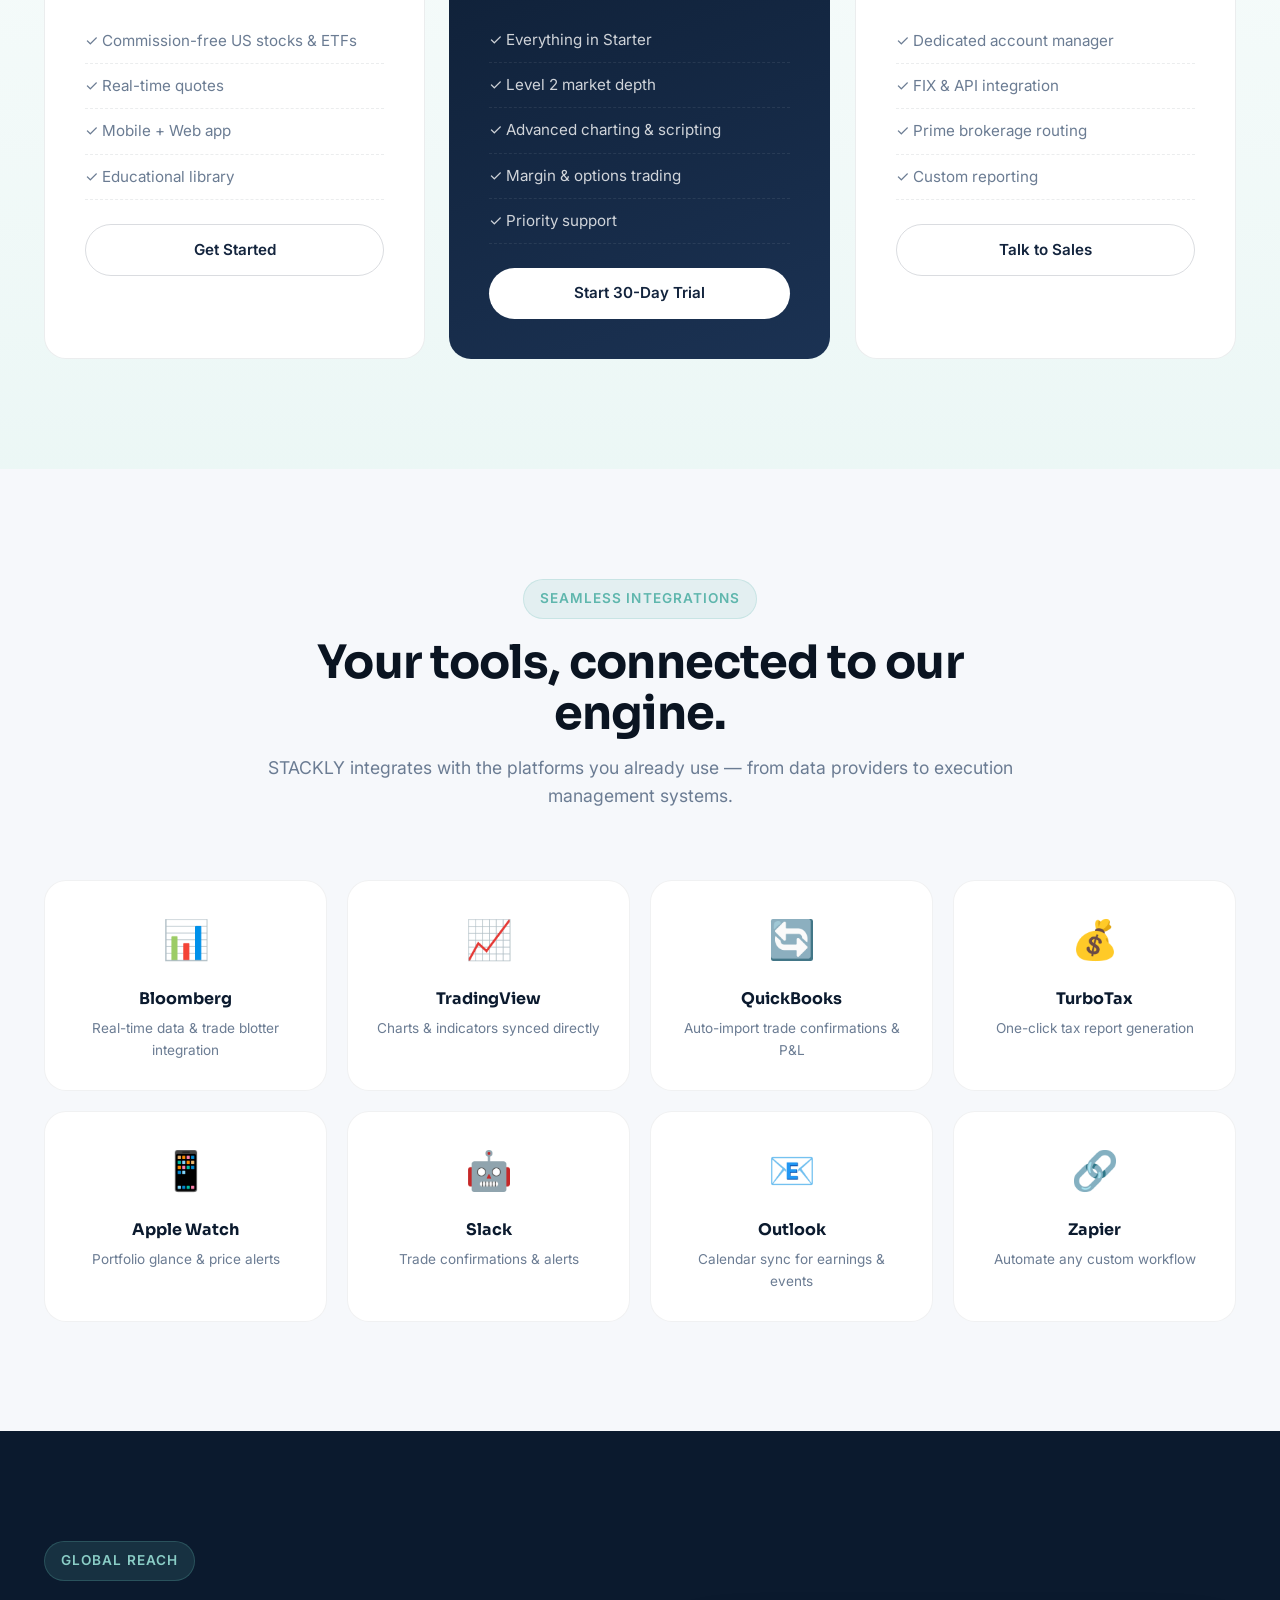
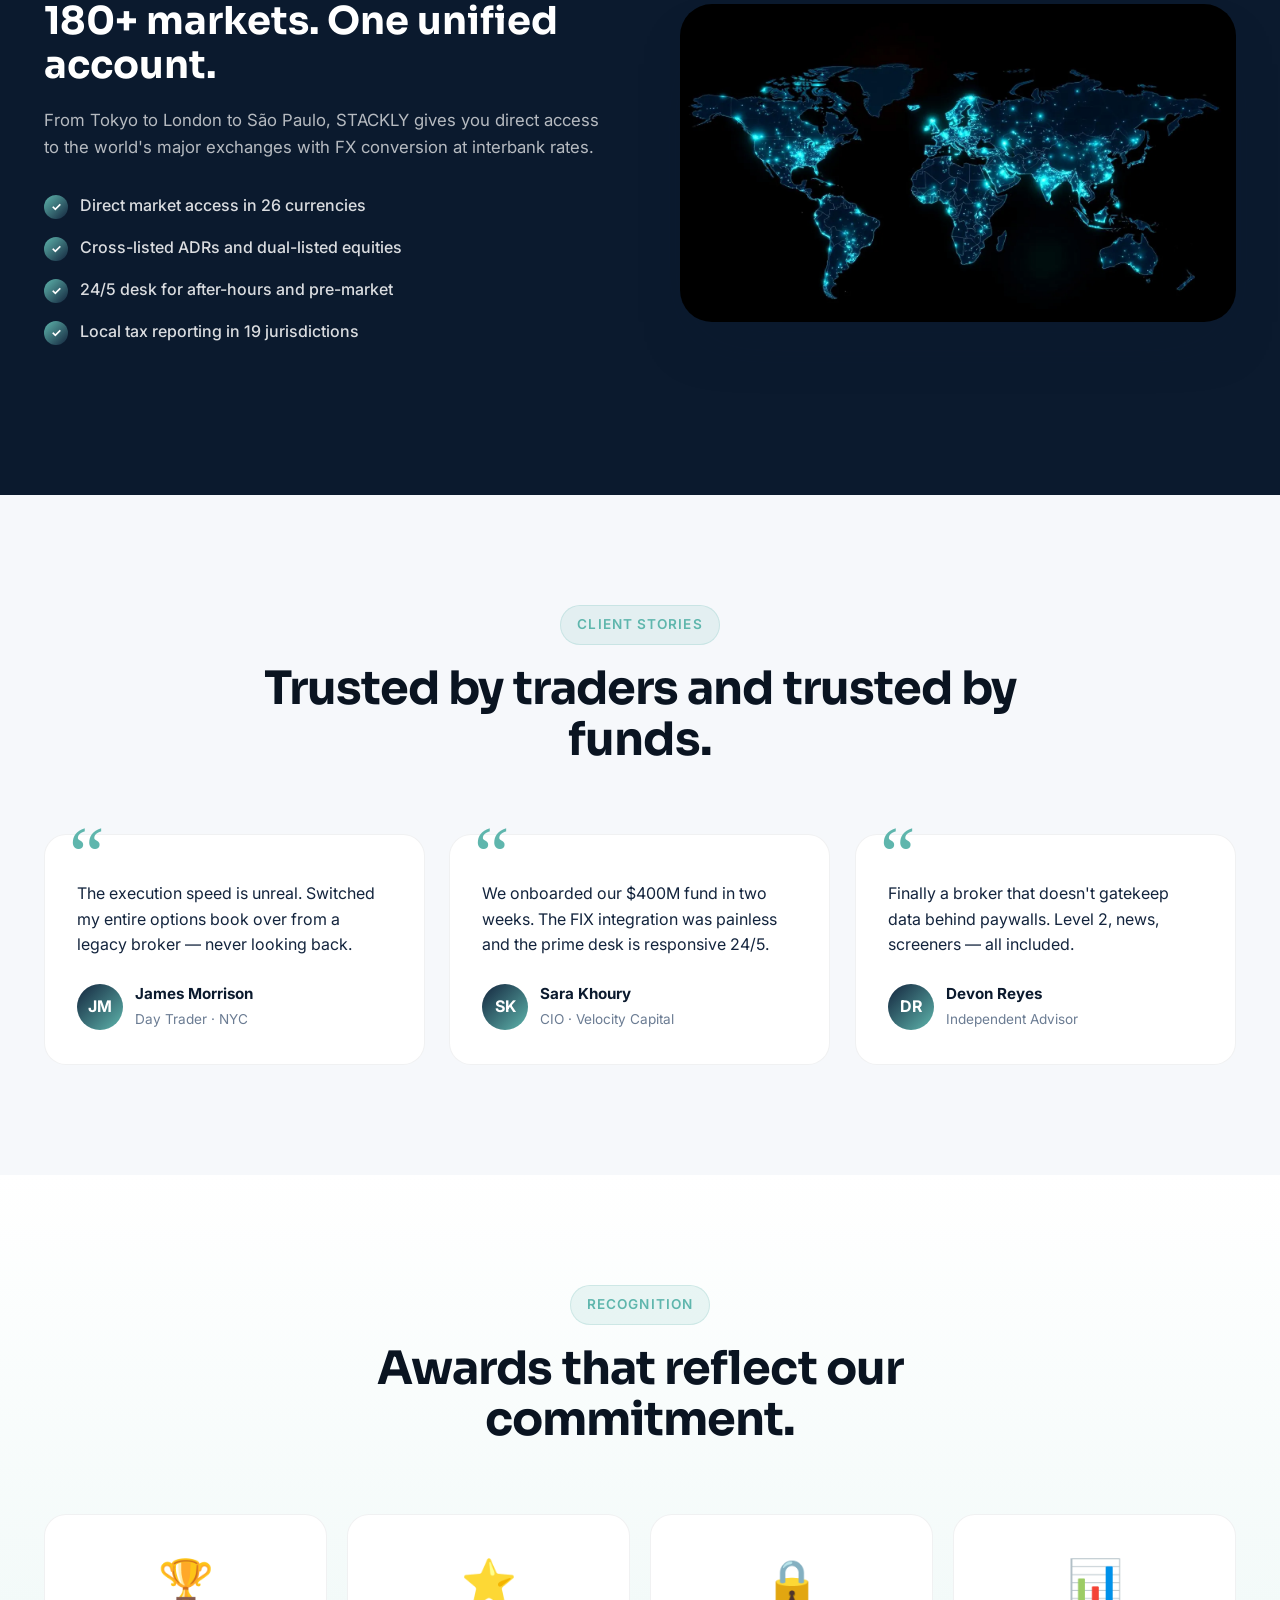
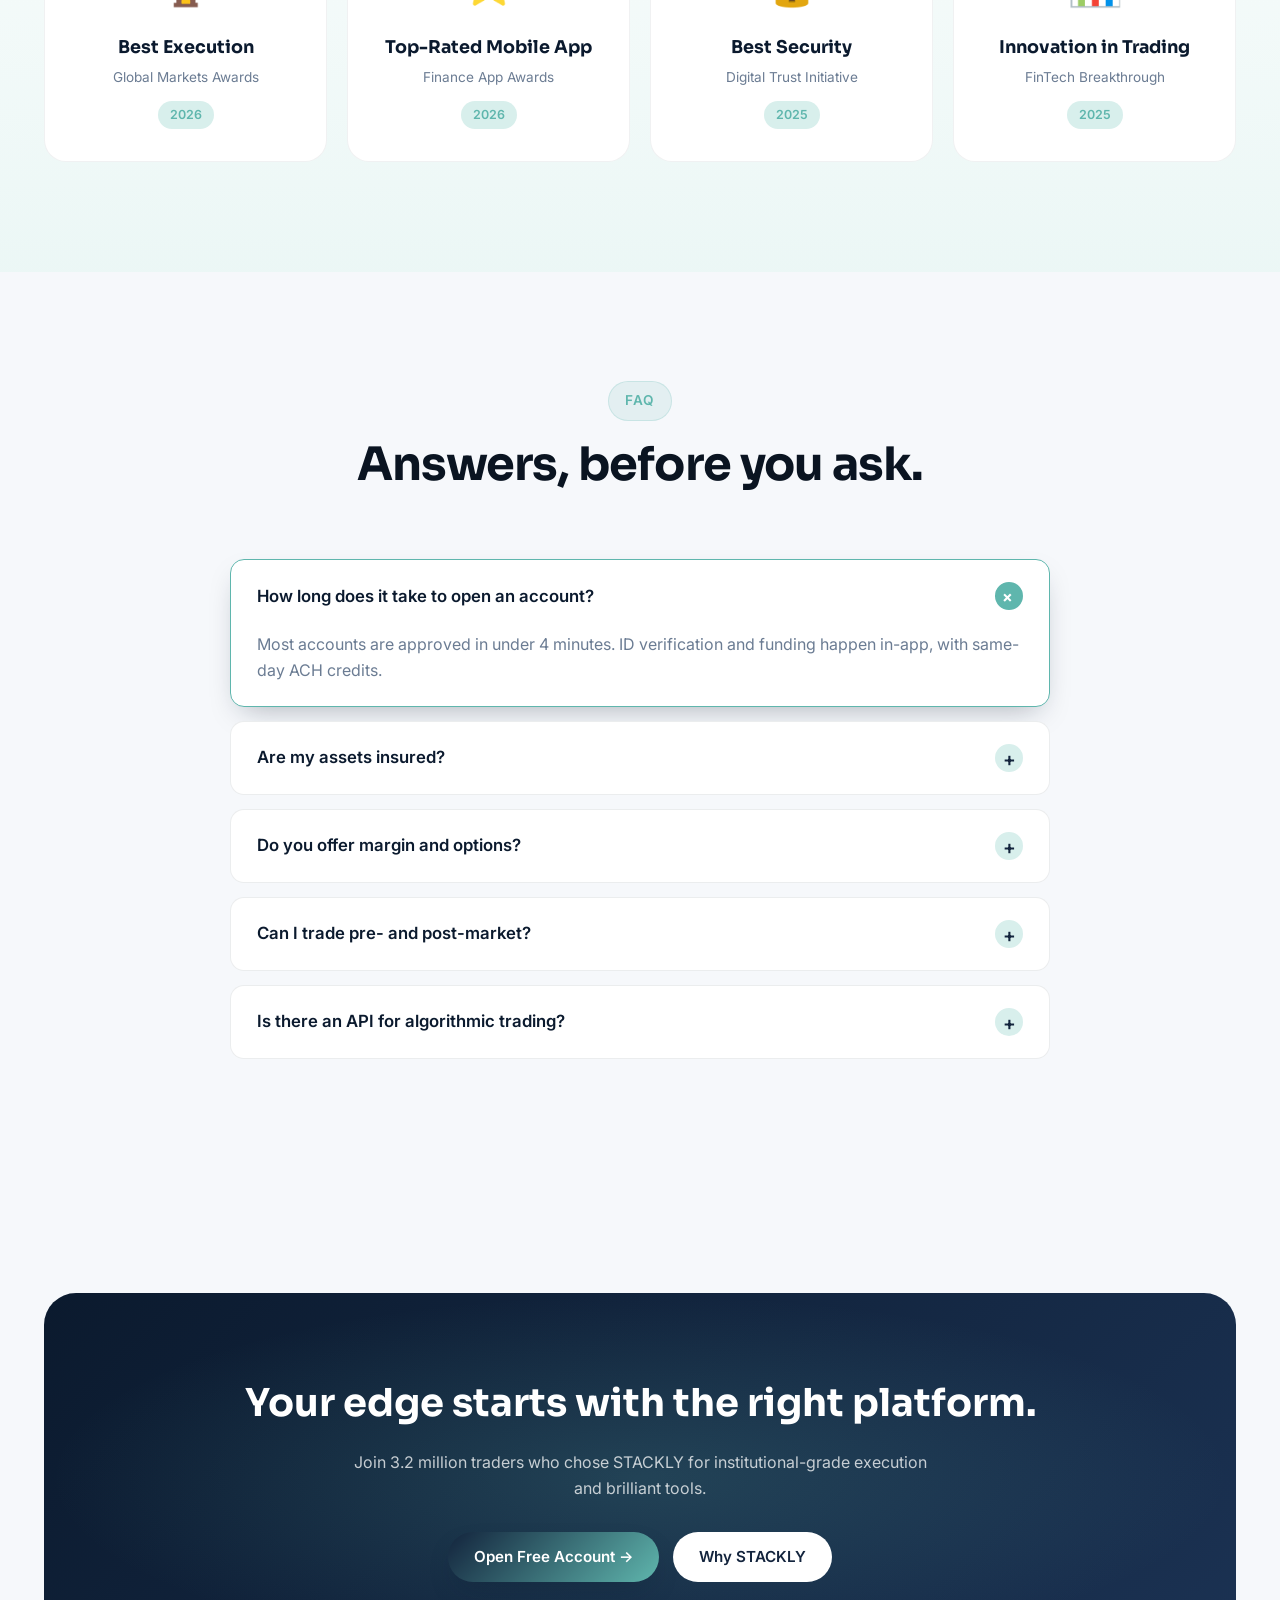
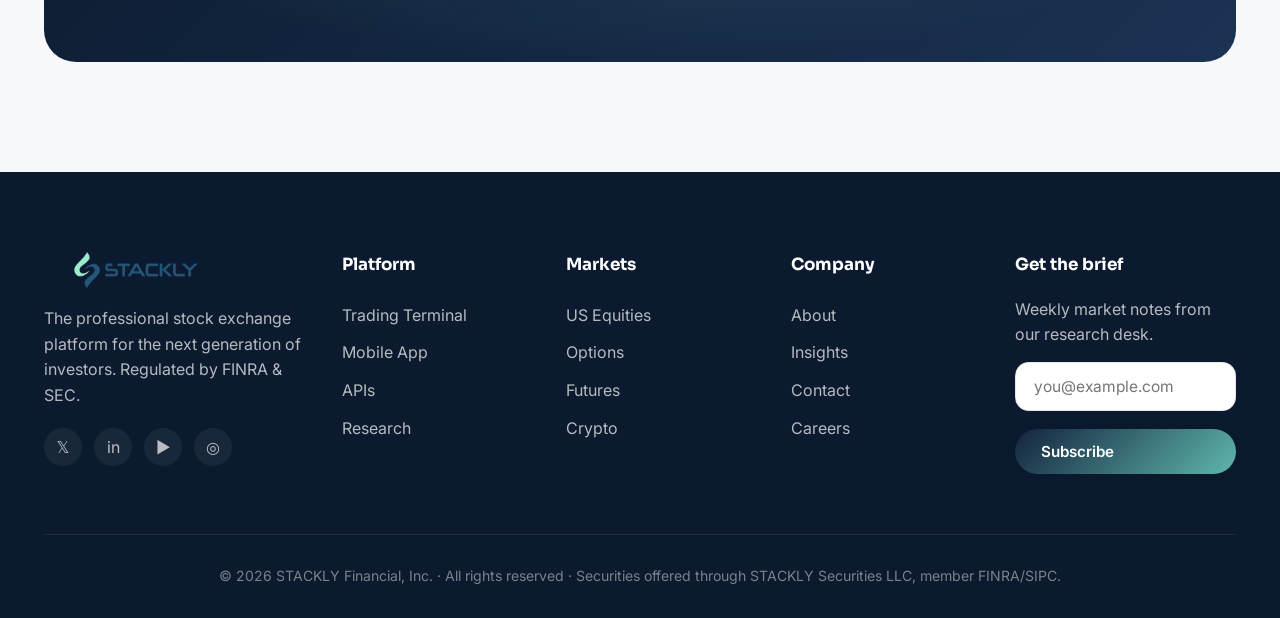
==== commit 507e65cd: "add aria-label to navigation links for improved accessibility" ====
--- a/index.html
+++ b/index.html
@@ -18,51 +18,90 @@
 
 <body>
 
-<!-- NAV -->
-<header class="nav">
-  <div class="container nav-inner">
-    <a href="index.html" class="nav-logo"><img src="./images/logo-dark.webp" alt="STACKLY Logo" class="nav-logo-img"/></a>
-    <nav class="nav-links">
-      <a href="index.html">Home</a>
-      <a href="about.html">About</a>
-      <a href="services.html">Services</a>
-      <a href="blog.html">Insights</a>
-      <a href="contact.html">Contact</a>
-      <a href="login.html" class="btn btn-primary" style="padding: 10px 15px;">Login</a>
-    </nav>
-    <button class="menu-toggle" style="margin-right: 10px;" aria-label="Menu"><span></span><span></span><span></span></button>
-  </div>
-</header>
-
-<!-- 1 HERO -->
-<section class="hero">
-  <div class="container hero-grid">
-    <div data-anim="left" style="padding: 10px;">
-      <span class="eyebrow"><span class="dot"></span> Markets Open · NYSE · NASDAQ</span>
-      <h1>Trade smarter on the world's most <span class="accent">trusted exchange</span>.</h1>
-      <p class="lead">STACKLY connects institutions and individual investors to global equities, ETFs and derivatives with sub-millisecond execution and Tier-1 liquidity.</p>
-      <div class="hero-cta">
-        <a href="contact.html" class="btn btn-primary">Start Investing →</a>
-        <a href="services.html" class="btn btn-ghost">Explore Markets</a>
-      </div>
-      <div class="hero-meta">
-        <div class="m"><b data-count="2.4" data-suffix="T">0</b><span>Assets traded annually</span></div>
-        <div class="m"><b data-count="180" data-suffix="+">0</b><span>Global markets</span></div>
-        <div class="m"><b data-count="99.99" data-suffix="%">0</b><span>Platform uptime</span></div>
-      </div>
-    </div>
-    <div data-anim="right" data-delay="2">
-      <div class="ticker-card">
-        <div class="ticker-head"><h3>Live Watchlist</h3><span class="live-tag">● LIVE</span></div>
-        <div class="tk-row"><div><div class="tk-sym">AAPL</div><span class="tk-name">Apple Inc.</span></div><div><div class="tk-price" data-ticker="232.84">232.84</div><span class="tk-chg up">+0.00%</span></div></div>
-        <div class="tk-row"><div><div class="tk-sym">MSFT</div><span class="tk-name">Microsoft</span></div><div><div class="tk-price" data-ticker="448.12">448.12</div><span class="tk-chg up">+0.00%</span></div></div>
-        <div class="tk-row"><div><div class="tk-sym">NVDA</div><span class="tk-name">NVIDIA</span></div><div><div class="tk-price" data-ticker="138.27">138.27</div><span class="tk-chg up">+0.00%</span></div></div>
-        <div class="tk-row"><div><div class="tk-sym">TSLA</div><span class="tk-name">Tesla</span></div><div><div class="tk-price" data-ticker="244.50">244.50</div><span class="tk-chg up">+0.00%</span></div></div>
-        <div class="tk-row"><div><div class="tk-sym">GOOG</div><span class="tk-name">Alphabet</span></div><div><div class="tk-price" data-ticker="172.91">172.91</div><span class="tk-chg up">+0.00%</span></div></div>
-      </div>
-    </div>
-  </div>
-</section>
+  <!-- NAV -->
+  <header class="nav">
+    <div class="container nav-inner">
+<a href="index.html" class="nav-logo" aria-label="STACKLY Home"><img src="./images/logo-dark.webp" alt="STACKLY Logo"
+          class="nav-logo-img" /></a>
+      <nav class="nav-links">
+        <a href="index.html">Home</a>
+        <a href="about.html">About</a>
+        <a href="services.html">Services</a>
+        <a href="blog.html">Insights</a>
+        <a href="contact.html">Contact</a>
+        <a href="login.html" class="btn btn-primary">Login</a>
+      </nav>
+      <button class="menu-toggle" aria-label="Menu"><span></span><span></span><span></span></button>
+    </div>
+  </header>
+
+  <!-- 1 HERO -->
+  <section class="hero">
+    <div class="container hero-grid">
+      <div data-anim="left">
+        <span class="eyebrow"><span class="dot"></span> Markets Open · NYSE · NASDAQ</span>
+        <h1>Trade smarter on the world's most <span class="accent">trusted exchange</span>.</h1>
+        <p class="lead">STACKLY connects institutions and individual investors to global equities, ETFs and derivatives
+          with sub-millisecond execution and Tier-1 liquidity.</p>
+        <div class="hero-cta">
+          <a href="contact.html" class="btn btn-primary">Start Investing →</a>
+          <a href="services.html" class="btn btn-ghost">Explore Markets</a>
+        </div>
+        <div class="hero-meta">
+          <div class="m"><b data-count="2.4" data-suffix="T">0</b><span>Assets traded annually</span></div>
+          <div class="m"><b data-count="180" data-suffix="+">0</b><span>Global markets</span></div>
+          <div class="m"><b data-count="99.99" data-suffix="%">0</b><span>Platform uptime</span></div>
+        </div>
+      </div>
+      <div data-anim="right" data-delay="2">
+        <div class="ticker-card">
+          <div class="ticker-head">
+            <h3>Live Watchlist</h3><span class="live-tag">● LIVE</span>
+          </div>
+          <div class="tk-row">
+            <div>
+              <div class="tk-sym">AAPL</div><span class="tk-name">Apple Inc.</span>
+            </div>
+            <div>
+              <div class="tk-price" data-ticker="232.84">232.84</div><span class="tk-chg up">+0.00%</span>
+            </div>
+          </div>
+          <div class="tk-row">
+            <div>
+              <div class="tk-sym">MSFT</div><span class="tk-name">Microsoft</span>
+            </div>
+            <div>
+              <div class="tk-price" data-ticker="448.12">448.12</div><span class="tk-chg up">+0.00%</span>
+            </div>
+          </div>
+          <div class="tk-row">
+            <div>
+              <div class="tk-sym">NVDA</div><span class="tk-name">NVIDIA</span>
+            </div>
+            <div>
+              <div class="tk-price" data-ticker="138.27">138.27</div><span class="tk-chg up">+0.00%</span>
+            </div>
+          </div>
+          <div class="tk-row">
+            <div>
+              <div class="tk-sym">TSLA</div><span class="tk-name">Tesla</span>
+            </div>
+            <div>
+              <div class="tk-price" data-ticker="244.50">244.50</div><span class="tk-chg up">+0.00%</span>
+            </div>
+          </div>
+          <div class="tk-row">
+            <div>
+              <div class="tk-sym">GOOG</div><span class="tk-name">Alphabet</span>
+            </div>
+            <div>
+              <div class="tk-price" data-ticker="172.91">172.91</div><span class="tk-chg up">+0.00%</span>
+            </div>
+          </div>
+        </div>
+      </div>
+    </div>
+  </section>
 
   <!-- 2 MARQUEE -->
   <div class="marquee">
@@ -162,29 +201,30 @@
     </div>
   </section>
 
-<!-- 4 SPLIT -->
-<section class="section section-tint">
-  <div class="container">
-    <div class="split">
-      <div class="split-img" data-anim="left">
-        <img src="./images/advisor.webp" alt="Trader analyzing markets" width="1000" height="1200" loading="lazy"/>
-        <div class="badge">📊 Real Portfolio Performance · +28.4% YTD</div>
-      </div>
-      <div class="split-text" data-anim="right">
-        <span class="eyebrow">The Trading Desk</span>
-        <h2>Professional tools, redesigned for clarity.</h2>
-        <p>Our flagship terminal brings Bloomberg-class workflows into a modern, browser-native experience. One canvas for charts, screeners, news, and order routing.</p>
-        <ul class="ck-list">
-          <li>120+ technical indicators with custom Pine-style scripting</li>
-          <li>Hot-key trading, bracket orders, and one-click hedging</li>
-          <li>Streaming news from Reuters, Dow Jones, and Benzinga</li>
-          <li>Customizable workspaces synced across devices</li>
-        </ul>
-        <a href="404.html" class="btn btn-primary">See the Terminal →</a>
-      </div>
-    </div>
-  </div>
-</section>
+  <!-- 4 SPLIT -->
+  <section class="section section-tint">
+    <div class="container">
+      <div class="split">
+        <div class="split-img" data-anim="left">
+          <img src="./images/advisor.webp" alt="Trader analyzing markets" width="1000" height="1200" loading="lazy" />
+          <div class="badge">📊 Real Portfolio Performance · +28.4% YTD</div>
+        </div>
+        <div class="split-text" data-anim="right">
+          <span class="eyebrow">The Trading Desk</span>
+          <h2>Professional tools, redesigned for clarity.</h2>
+          <p>Our flagship terminal brings Bloomberg-class workflows into a modern, browser-native experience. One canvas
+            for charts, screeners, news, and order routing.</p>
+          <ul class="ck-list">
+            <li>120+ technical indicators with custom Pine-style scripting</li>
+            <li>Hot-key trading, bracket orders, and one-click hedging</li>
+            <li>Streaming news from Reuters, Dow Jones, and Benzinga</li>
+            <li>Customizable workspaces synced across devices</li>
+          </ul>
+          <a href="services.html" class="btn btn-primary">See the Terminal →</a>
+        </div>
+      </div>
+    </div>
+  </section>
 
   <!-- 5 STATS -->
   <section class="section">
@@ -198,79 +238,80 @@
     </div>
   </section>
 
-<!-- 6 SPLIT 2 -->
-<section class="section">
-  <div class="container">
-    <div class="split reverse">
-      <div class="split-img" data-anim="right">
-        <img src="./images/mobile.webp" alt="Mobile trading app" width="1200" height="800" loading="lazy"/>
-      </div>
-      <div class="split-text" data-anim="left">
-        <span class="eyebrow">Mobile First</span>
-        <h2>Your portfolio in your pocket.</h2>
-        <p>A redesigned mobile experience that doesn't compromise. Same execution engine, same data feeds, half the friction. Available on iOS and Android.</p>
-        <ul class="ck-list">
-          <li>Biometric authentication & hardware-key support</li>
-          <li>Push alerts for price triggers, earnings, and news</li>
-          <li>Voice search across 12,000+ instruments</li>
-          <li>Dark-mode native, Apple Watch complications</li>
-        </ul>
-        <a href="404.html" class="btn btn-ghost">Download App</a>
-      </div>
-    </div>
-  </div>
-</section>
-
-<!-- 7 PRICING -->
-<section class="section section-tint">
-  <div class="container">
-    <div class="section-head" data-anim>
-      <span class="eyebrow">Pricing</span>
-      <h2>Transparent, simple, no surprises.</h2>
-      <p>Pay for what you trade — never for inactivity, data, or basic features.</p>
-    </div>
-    <div class="pricing">
-      <div class="plan" data-anim data-delay="1">
-        <h3>Starter</h3>
-        <div class="price">$0<small>/month</small></div>
-        <p>Built for new investors learning the markets.</p>
-        <ul>
-          <li>✓ Commission-free US stocks & ETFs</li>
-          <li>✓ Real-time quotes</li>
-          <li>✓ Mobile + Web app</li>
-          <li>✓ Educational library</li>
-        </ul>
-        <a href="404.html" class="btn btn-ghost" style="width:100%;justify-content:center">Get Started</a>
-      </div>
-      <div class="plan featured" data-anim data-delay="2">
-        <span class="tag-pop">MOST POPULAR</span>
-        <h3>Active Trader</h3>
-        <div class="price">$29<small>/month</small></div>
-        <p>For traders who need pro tools and deep data.</p>
-        <ul>
-          <li>✓ Everything in Starter</li>
-          <li>✓ Level 2 market depth</li>
-          <li>✓ Advanced charting & scripting</li>
-          <li>✓ Margin & options trading</li>
-          <li>✓ Priority support</li>
-        </ul>
-        <a href="404.html" class="btn btn-white" style="width:100%;justify-content:center">Start 30-Day Trial</a>
-      </div>
-      <div class="plan" data-anim data-delay="3">
-        <h3>Institutional</h3>
-        <div class="price">Custom<small></small></div>
-        <p>White-glove service for funds and family offices.</p>
-        <ul>
-          <li>✓ Dedicated account manager</li>
-          <li>✓ FIX & API integration</li>
-          <li>✓ Prime brokerage routing</li>
-          <li>✓ Custom reporting</li>
-        </ul>
-        <a href="404.html" class="btn btn-ghost" style="width:100%;justify-content:center">Talk to Sales</a>
-      </div>
-    </div>
-  </div>
-</section>
+  <!-- 6 SPLIT 2 -->
+  <section class="section">
+    <div class="container">
+      <div class="split reverse">
+        <div class="split-img" data-anim="right">
+          <img src="./images/mobile.webp" alt="Mobile trading app" width="1200" height="800" loading="lazy" />
+        </div>
+        <div class="split-text" data-anim="left">
+          <span class="eyebrow">Mobile First</span>
+          <h2>Your portfolio in your pocket.</h2>
+          <p>A redesigned mobile experience that doesn't compromise. Same execution engine, same data feeds, half the
+            friction. Available on iOS and Android.</p>
+          <ul class="ck-list">
+            <li>Biometric authentication & hardware-key support</li>
+            <li>Push alerts for price triggers, earnings, and news</li>
+            <li>Voice search across 12,000+ instruments</li>
+            <li>Dark-mode native, Apple Watch complications</li>
+          </ul>
+          <a href="contact.html" class="btn btn-ghost">Download App</a>
+        </div>
+      </div>
+    </div>
+  </section>
+
+  <!-- 7 PRICING -->
+  <section class="section section-tint">
+    <div class="container">
+      <div class="section-head" data-anim>
+        <span class="eyebrow">Pricing</span>
+        <h2>Transparent, simple, no surprises.</h2>
+        <p>Pay for what you trade — never for inactivity, data, or basic features.</p>
+      </div>
+      <div class="pricing">
+        <div class="plan" data-anim data-delay="1">
+          <h3>Starter</h3>
+          <div class="price">$0<small>/month</small></div>
+          <p>Built for new investors learning the markets.</p>
+          <ul>
+            <li>✓ Commission-free US stocks & ETFs</li>
+            <li>✓ Real-time quotes</li>
+            <li>✓ Mobile + Web app</li>
+            <li>✓ Educational library</li>
+          </ul>
+          <a href="contact.html" class="btn btn-ghost" style="width:100%;justify-content:center">Get Started</a>
+        </div>
+        <div class="plan featured" data-anim data-delay="2">
+          <span class="tag-pop">MOST POPULAR</span>
+          <h3>Active Trader</h3>
+          <div class="price">$29<small>/month</small></div>
+          <p>For traders who need pro tools and deep data.</p>
+          <ul>
+            <li>✓ Everything in Starter</li>
+            <li>✓ Level 2 market depth</li>
+            <li>✓ Advanced charting & scripting</li>
+            <li>✓ Margin & options trading</li>
+            <li>✓ Priority support</li>
+          </ul>
+          <a href="contact.html" class="btn btn-white" style="width:100%;justify-content:center">Start 30-Day Trial</a>
+        </div>
+        <div class="plan" data-anim data-delay="3">
+          <h3>Institutional</h3>
+          <div class="price">Custom<small></small></div>
+          <p>White-glove service for funds and family offices.</p>
+          <ul>
+            <li>✓ Dedicated account manager</li>
+            <li>✓ FIX & API integration</li>
+            <li>✓ Prime brokerage routing</li>
+            <li>✓ Custom reporting</li>
+          </ul>
+          <a href="contact.html" class="btn btn-ghost" style="width:100%;justify-content:center">Talk to Sales</a>
+        </div>
+      </div>
+    </div>
+  </section>
 
   <!-- NEW SECTION: Platform Integrations -->
   <section class="section">
@@ -451,46 +492,74 @@
     </div>
   </section>
 
-<!-- 11 CTA -->
-<section class="section">
-  <div class="container">
-    <div class="cta-band" data-anim="zoom">
-      <h2>Your edge starts with the right platform.</h2>
-      <p>Join 3.2 million traders who chose STACKLY for institutional-grade execution and brilliant tools.</p>
-      <div class="hero-cta">
-        <a href="404.html" class="btn btn-primary">Open Free Account →</a>
-        <a href="about.html" class="btn btn-white">Why STACKLY</a>
-      </div>
-    </div>
-  </div>
-</section>
-
-<!-- FOOTER -->
-<footer class="footer">
-  <div class="container">
-    <div class="foot-grid">
-      <div>
-        <img src="./images/logo-dark.webp" alt="STACKLY" class="foot-logo"/>
-        <p>The professional stock exchange platform for the next generation of investors. Regulated by FINRA & SEC.</p>
-        <div class="socials">
-          <a href="404.html" aria-label="Twitter">𝕏</a>
-          <a href="404.html" aria-label="LinkedIn">in</a>
-          <a href="404.html" aria-label="YouTube"><svg xmlns="http://www.w3.org/2000/svg" width="16" height="16" fill="currentColor" class="bi bi-github" viewBox="0 0 16 16">
-  <path d="M8 0C3.58 0 0 3.58 0 8c0 3.54 2.29 6.53 5.47 7.59.4.07.55-.17.55-.38 0-.19-.01-.82-.01-1.49-2.01.37-2.53-.49-2.69-.94-.09-.23-.48-.94-.82-1.13-.28-.15-.68-.52-.01-.53.63-.01 1.08.58 1.23.82.72 1.21 1.87.87 2.33.66.07-.52.28-.87.51-1.07-1.78-.2-3.64-.89-3.64-3.95 0-.87.31-1.59.82-2.15-.08-.2-.36-1.02.08-2.12 0 0 .67-.21 2.2.82.64-.18 1.32-.27 2-.27s1.36.09 2 .27c1.53-1.04 2.2-.82 2.2-.82.44 1.1.16 1.92.08 2.12.51.56.82 1.27.82 2.15 0 3.07-1.87 3.75-3.65 3.95.29.25.54.73.54 1.48 0 1.07-.01 1.93-.01 2.2 0 .21.15.46.55.38A8.01 8.01 0 0 0 16 8c0-4.42-3.58-8-8-8"/>
-</svg></a>
-          <a href="404.html" aria-label="Instagram"><svg xmlns="http://www.w3.org/2000/svg" width="16" height="16" fill="currentColor" class="bi bi-facebook" viewBox="0 0 16 16">
-  <path d="M16 8.049c0-4.446-3.582-8.05-8-8.05C3.58 0-.002 3.603-.002 8.05c0 4.017 2.926 7.347 6.75 7.951v-5.625h-2.03V8.05H6.75V6.275c0-2.017 1.195-3.131 3.022-3.131.876 0 1.791.157 1.791.157v1.98h-1.009c-.993 0-1.303.621-1.303 1.258v1.51h2.218l-.354 2.326H9.25V16c3.824-.604 6.75-3.934 6.75-7.951"/>
-</svg></a>
-        </div>
-      </div>
-      <div><h4>Platform</h4><ul><li><a href="services.html">Trading Terminal</a></li><li><a href="services.html">Mobile App</a></li><li><a href="services.html">APIs</a></li><li><a href="services.html">Research</a></li></ul></div>
-      <div><h4>Markets</h4><ul><li><a href="services.html">US Equities</a></li><li><a href="services.html">Options</a></li><li><a href="services.html">Futures</a></li><li><a href="services.html">Crypto</a></li></ul></div>
-      <div><h4>Company</h4><ul><li><a href="about.html">About</a></li><li><a href="blog.html">Insights</a></li><li><a href="contact.html">Contact</a></li><li><a href="contact.html">Careers</a></li></ul></div>
-      <div><h4>Get the brief</h4><p style="margin-bottom:14px">Weekly market notes from our research desk.</p><form class="form" onsubmit="event.preventDefault();this.querySelector('button').textContent='✓ Subscribed';"><input class="input" placeholder="you@example.com" type="email" required/><button class="btn btn-primary" type="submit">Subscribe</button></form></div>
-    </div>
-    <div class="copy">© 2026 STACKLY Financial, Inc. · All rights reserved · Securities offered through STACKLY Securities LLC, member FINRA/SIPC.</div>
-  </div>
-</footer>
+  <!-- 11 CTA -->
+  <section class="section">
+    <div class="container">
+      <div class="cta-band" data-anim="zoom">
+        <h2>Your edge starts with the right platform.</h2>
+        <p>Join 3.2 million traders who chose STACKLY for institutional-grade execution and brilliant tools.</p>
+        <div class="hero-cta">
+          <a href="contact.html" class="btn btn-primary">Open Free Account →</a>
+          <a href="about.html" class="btn btn-white">Why STACKLY</a>
+        </div>
+      </div>
+    </div>
+  </section>
+
+  <!-- FOOTER -->
+  <footer class="footer">
+    <div class="container">
+      <div class="foot-grid">
+        <div>
+          <img src="./images/logo-dark.webp" alt="STACKLY" class="foot-logo" />
+          <p>The professional stock exchange platform for the next generation of investors. Regulated by FINRA & SEC.
+          </p>
+          <div class="socials">
+            <a href="404.html" aria-label="Twitter">𝕏</a>
+            <a href="404.html" aria-label="LinkedIn">in</a>
+            <a href="404.html" aria-label="YouTube">▶</a>
+            <a href="404.html" aria-label="Instagram">◎</a>
+          </div>
+        </div>
+        <div>
+          <h4>Platform</h4>
+          <ul>
+            <li><a href="404.html">Trading Terminal</a></li>
+            <li><a href="404.html">Mobile App</a></li>
+            <li><a href="404.html">APIs</a></li>
+            <li><a href="404.html">Research</a></li>
+          </ul>
+        </div>
+        <div>
+          <h4>Markets</h4>
+          <ul>
+            <li><a href="404.html">US Equities</a></li>
+            <li><a href="404.html">Options</a></li>
+            <li><a href="404.html">Futures</a></li>
+            <li><a href="404.html">Crypto</a></li>
+          </ul>
+        </div>
+        <div>
+          <h4>Company</h4>
+          <ul>
+            <li><a href="about.html">About</a></li>
+            <li><a href="blog.html">Insights</a></li>
+            <li><a href="contact.html">Contact</a></li>
+            <li><a href="contact.html">Careers</a></li>
+          </ul>
+        </div>
+        <div>
+          <h4>Get the brief</h4>
+          <p style="margin-bottom:14px">Weekly market notes from our research desk.</p>
+          <form class="form" onsubmit="event.preventDefault();this.querySelector('button').textContent='✓ Subscribed';">
+            <input class="input" placeholder="you@example.com" type="email" required /><button class="btn btn-primary"
+              type="submit">Subscribe</button></form>
+        </div>
+      </div>
+      <div class="copy">© 2026 STACKLY Financial, Inc. · All rights reserved · Securities offered through STACKLY
+        Securities LLC, member FINRA/SIPC.</div>
+    </div>
+  </footer>
 
   <script src="./js/bg-motion.js"></script>
   <script src="./js/main.js"></script>
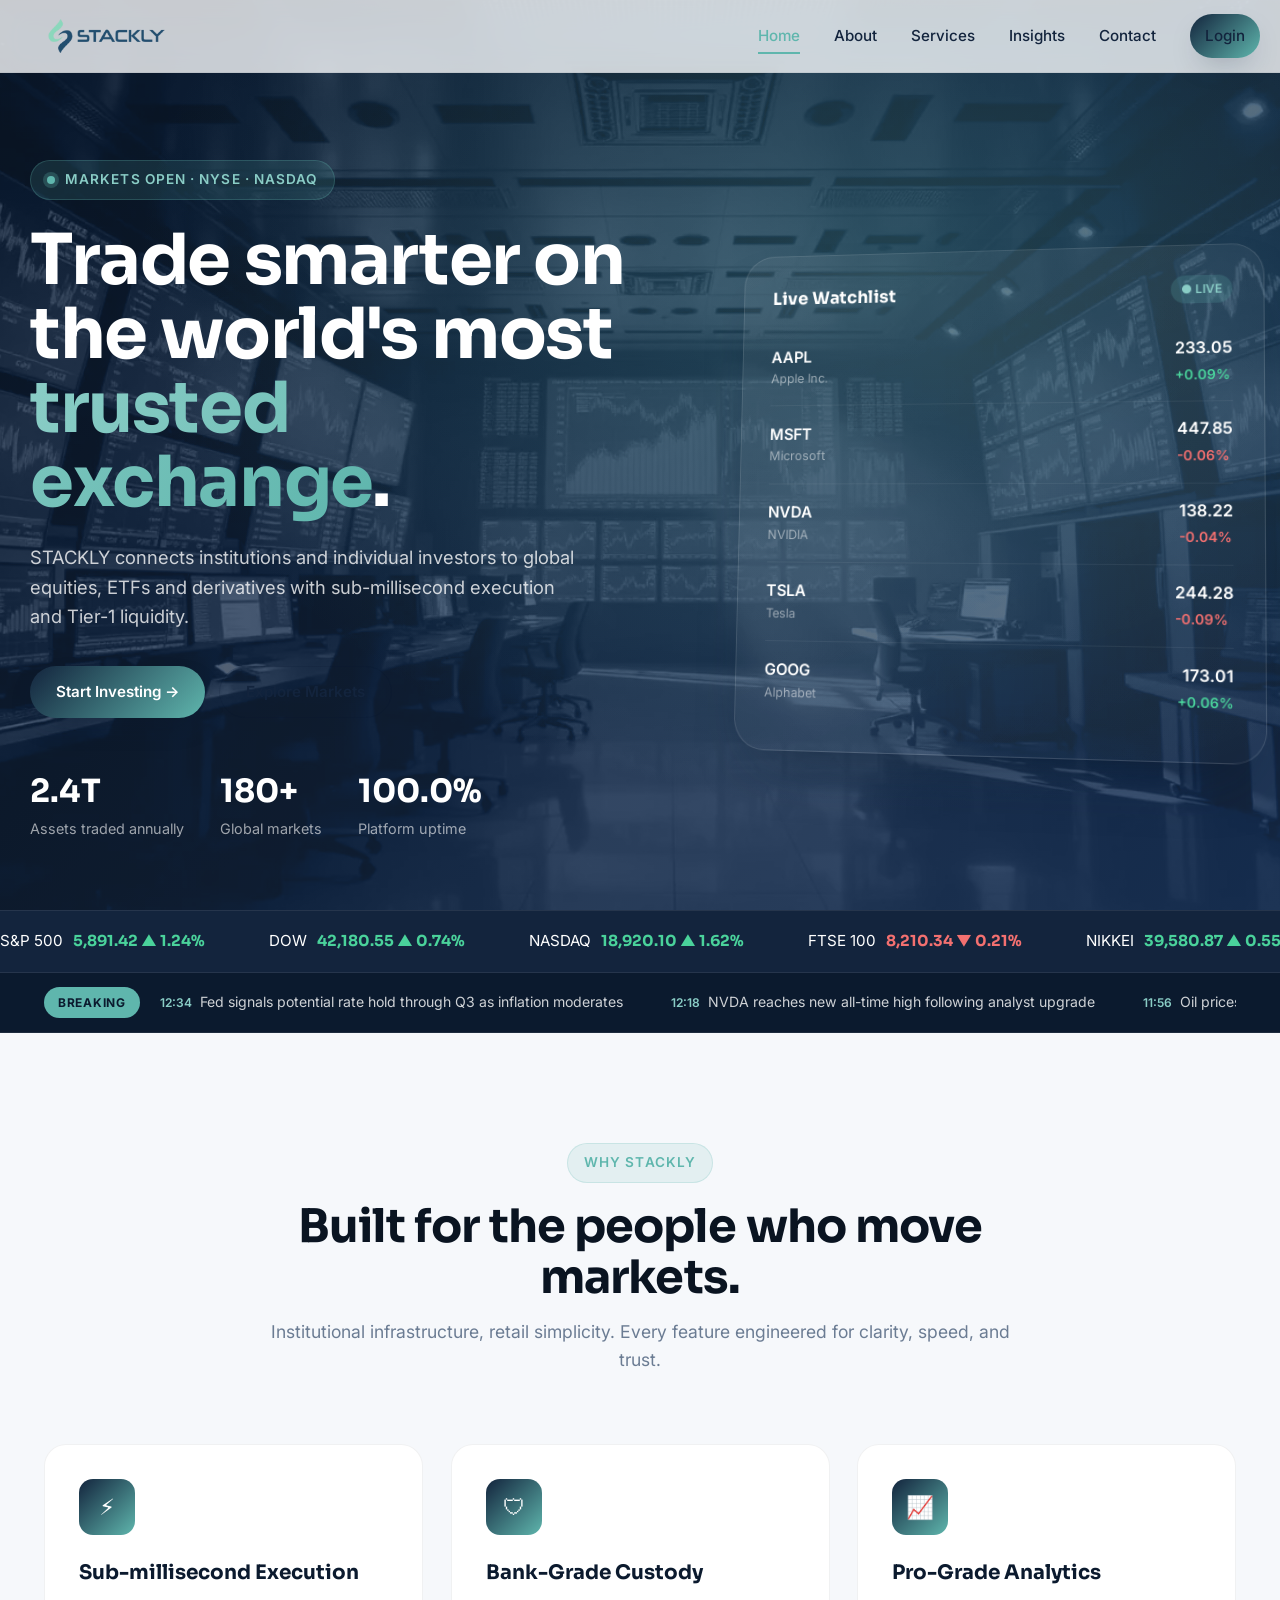
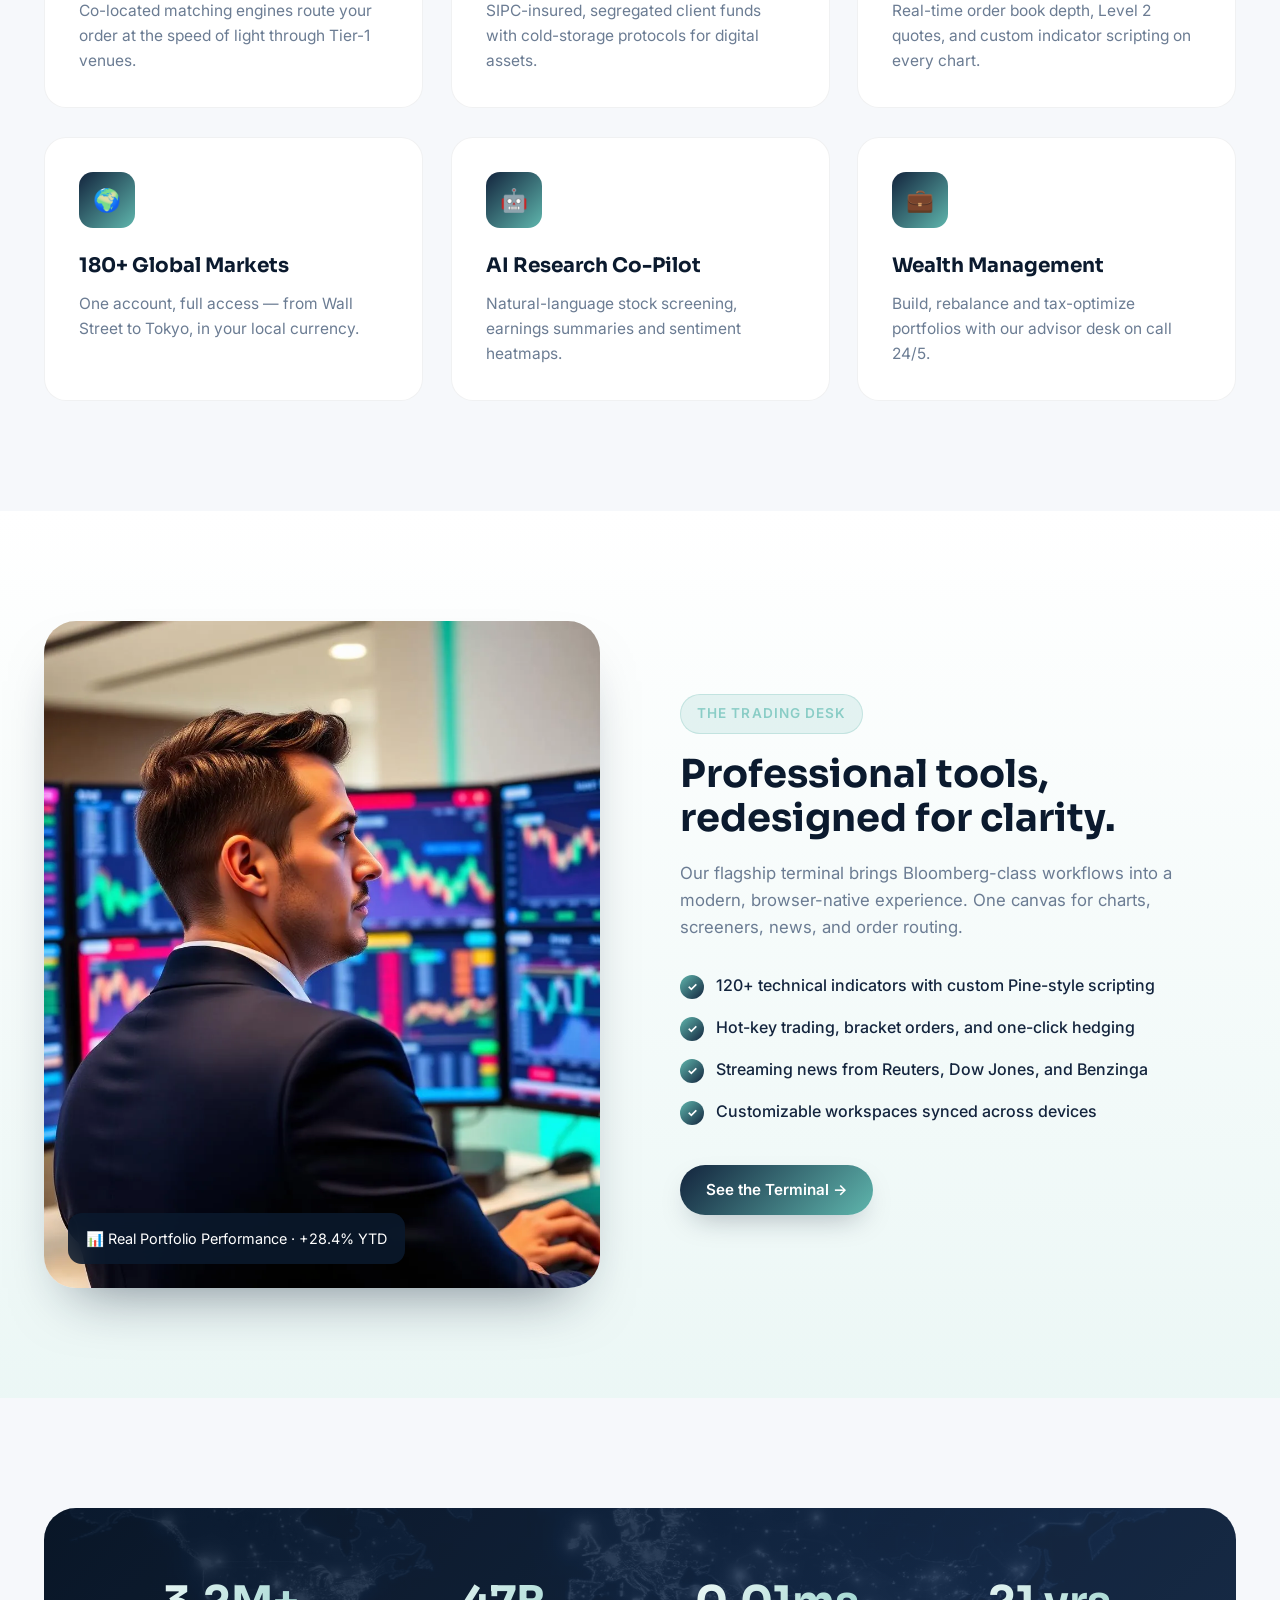
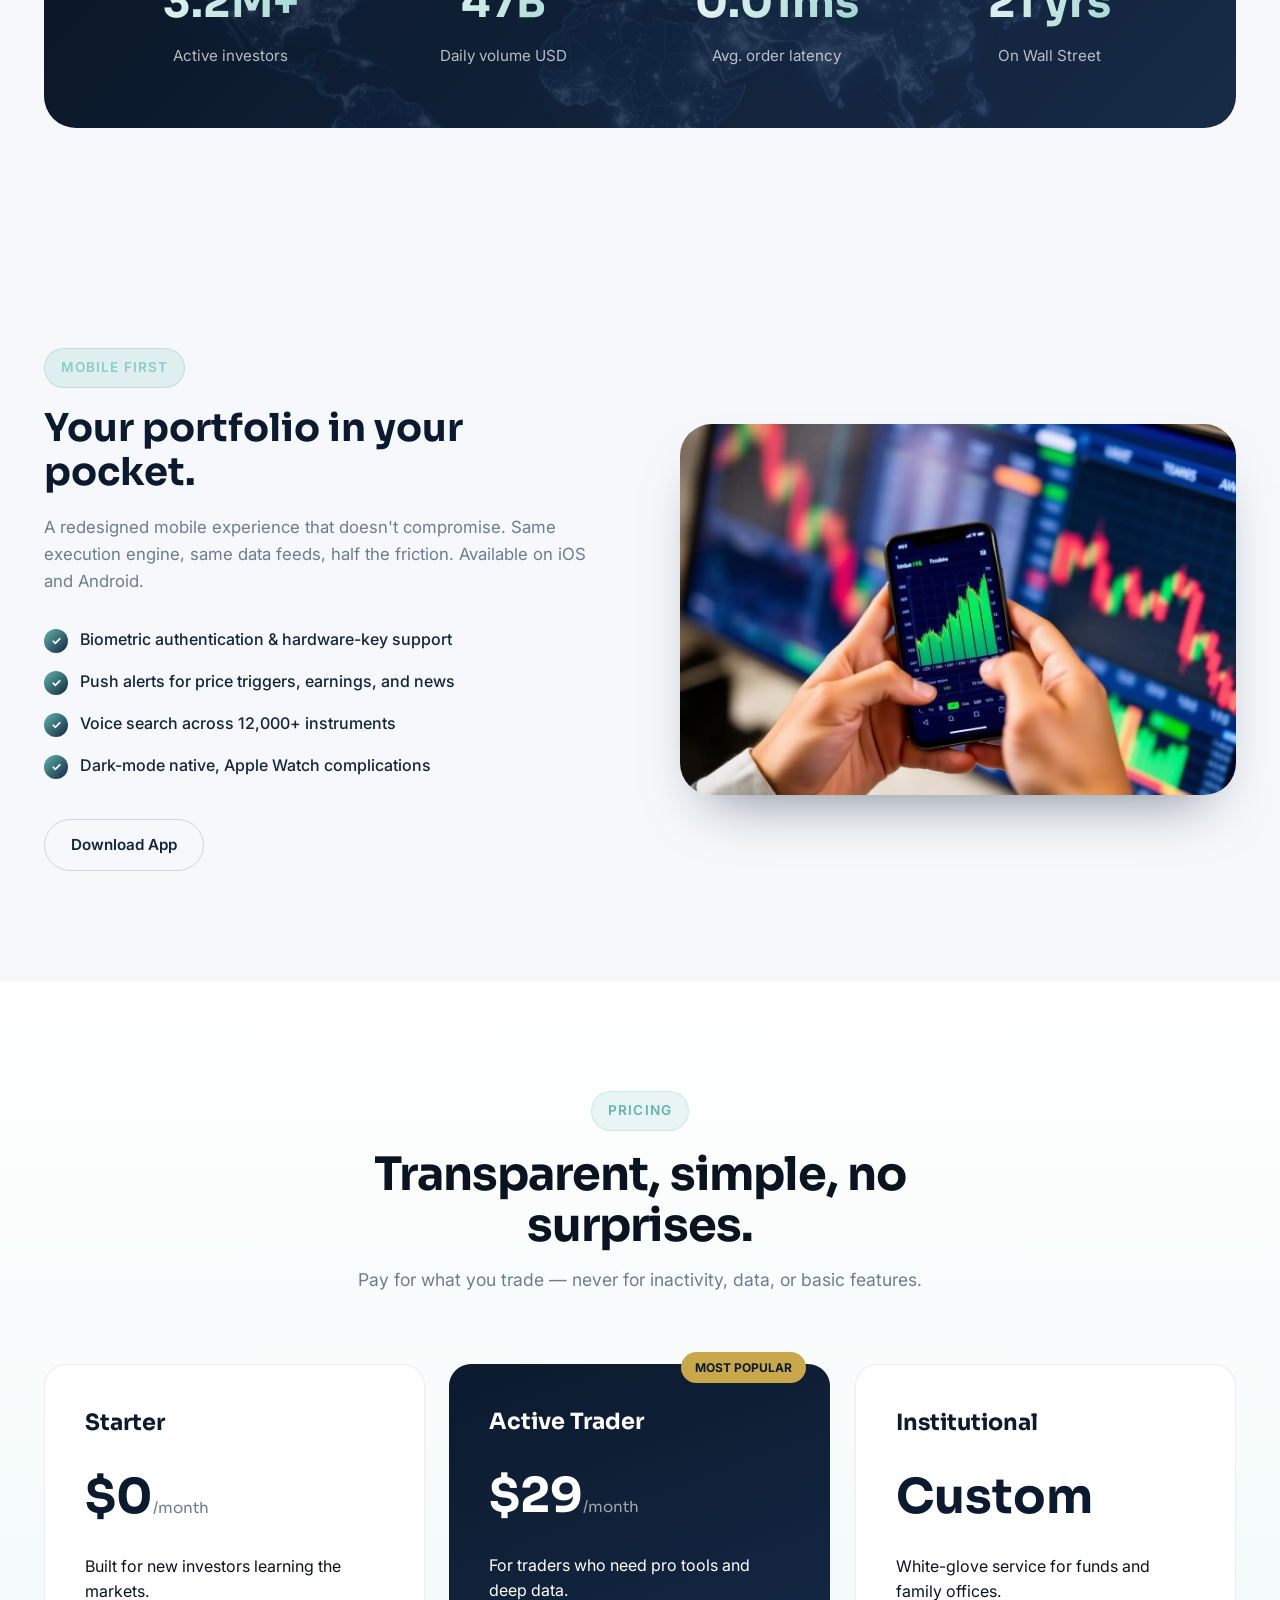
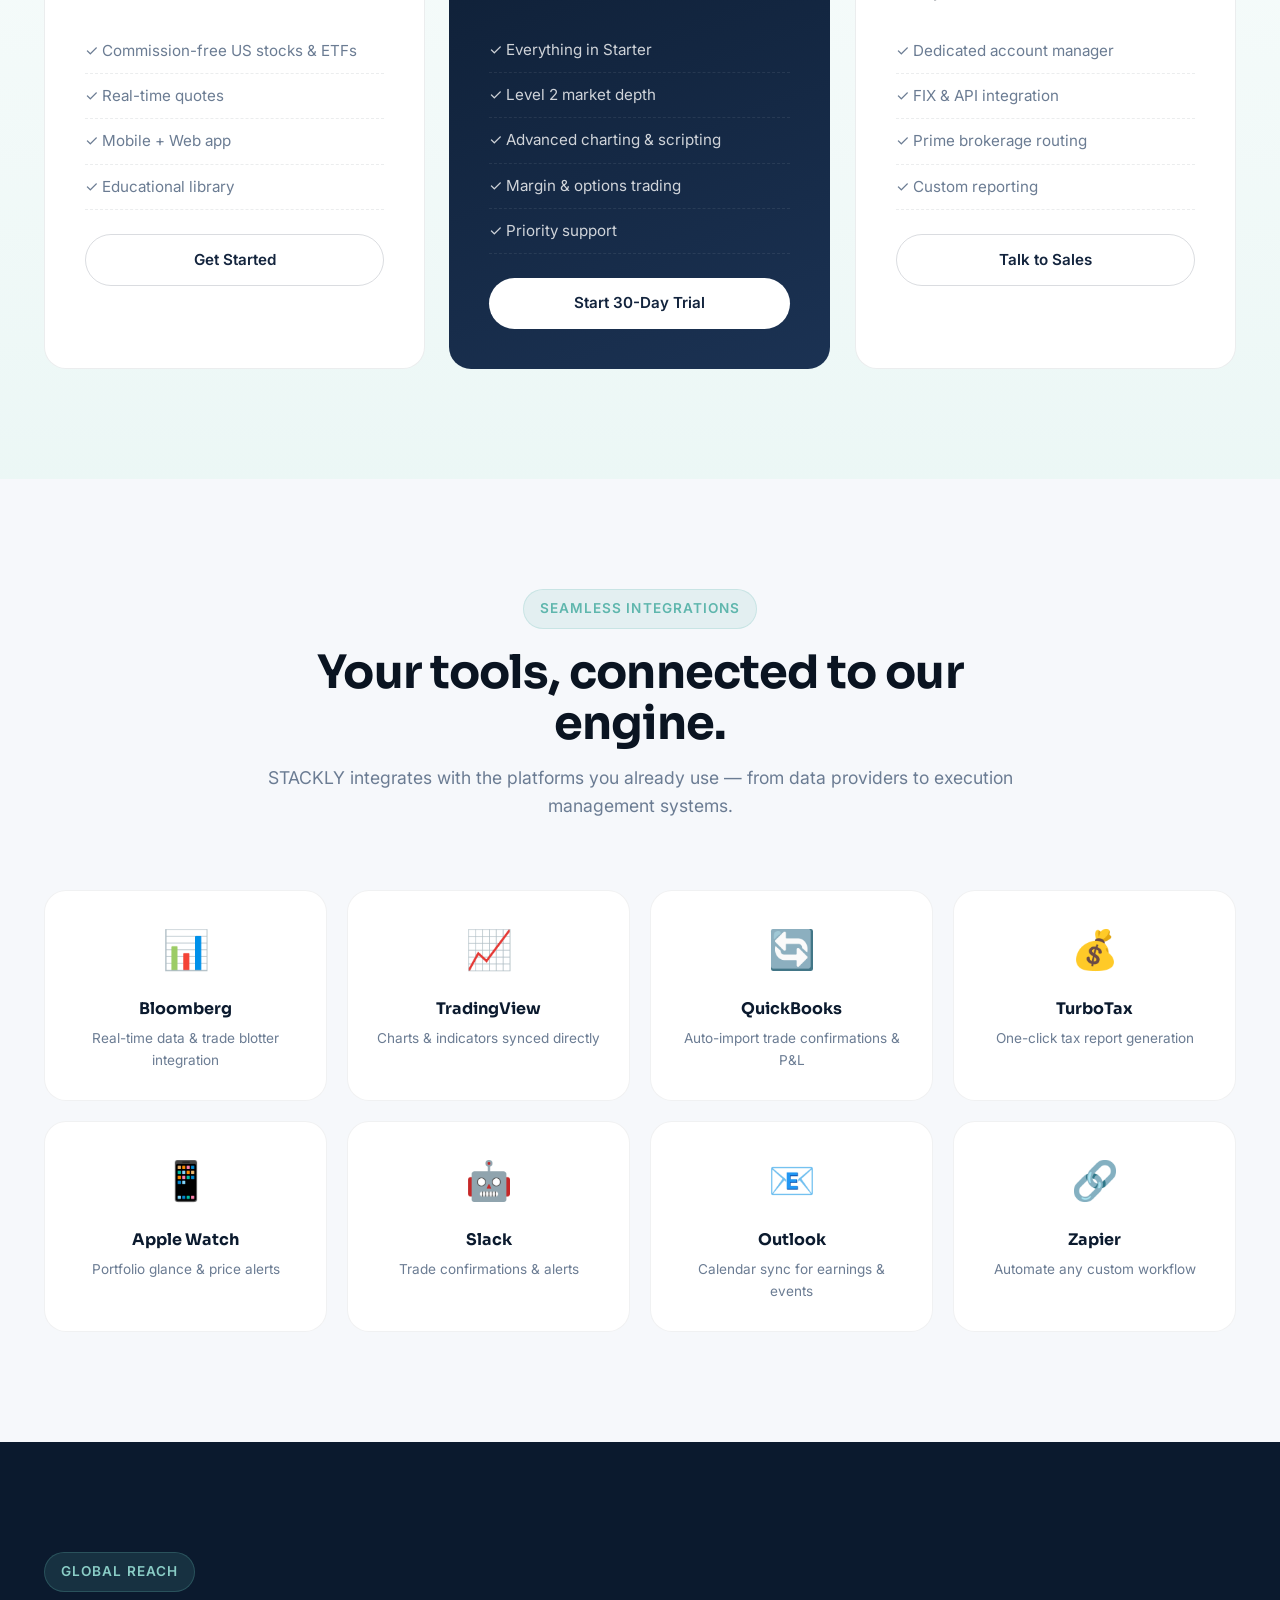
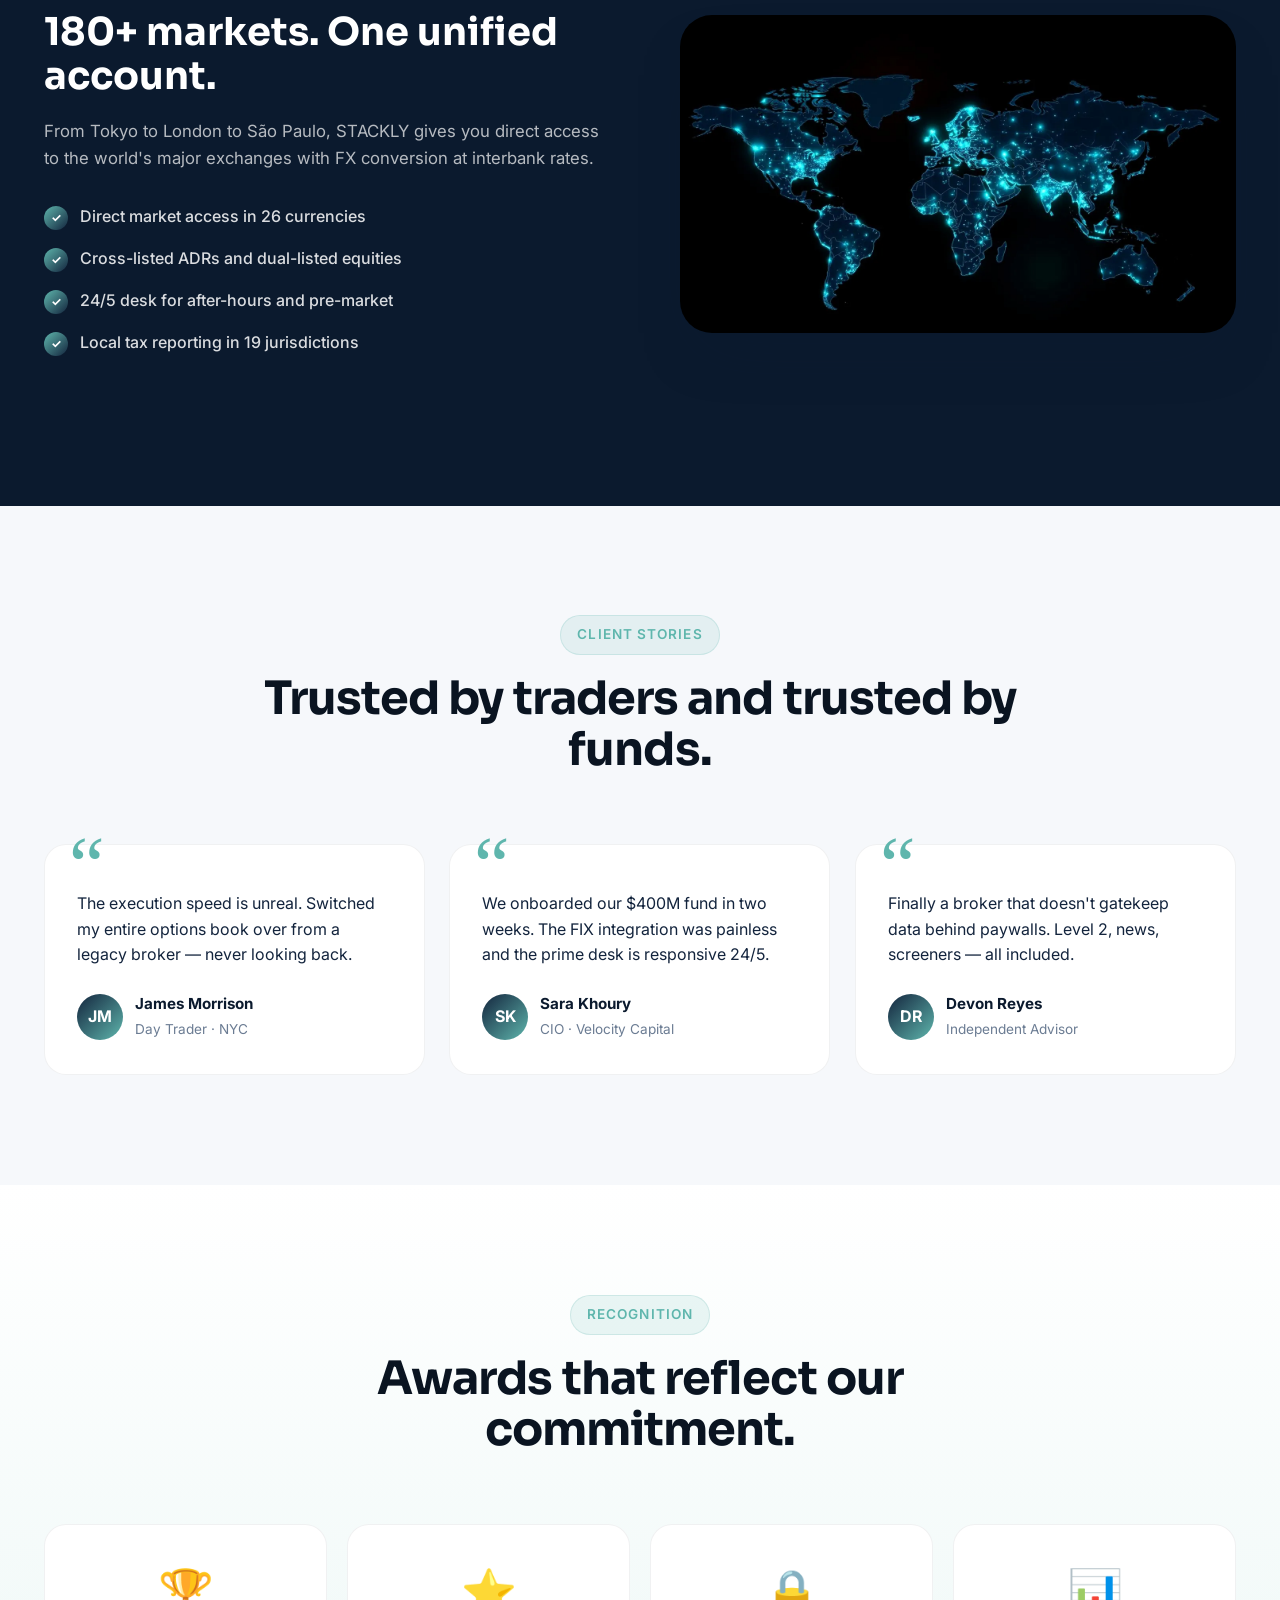
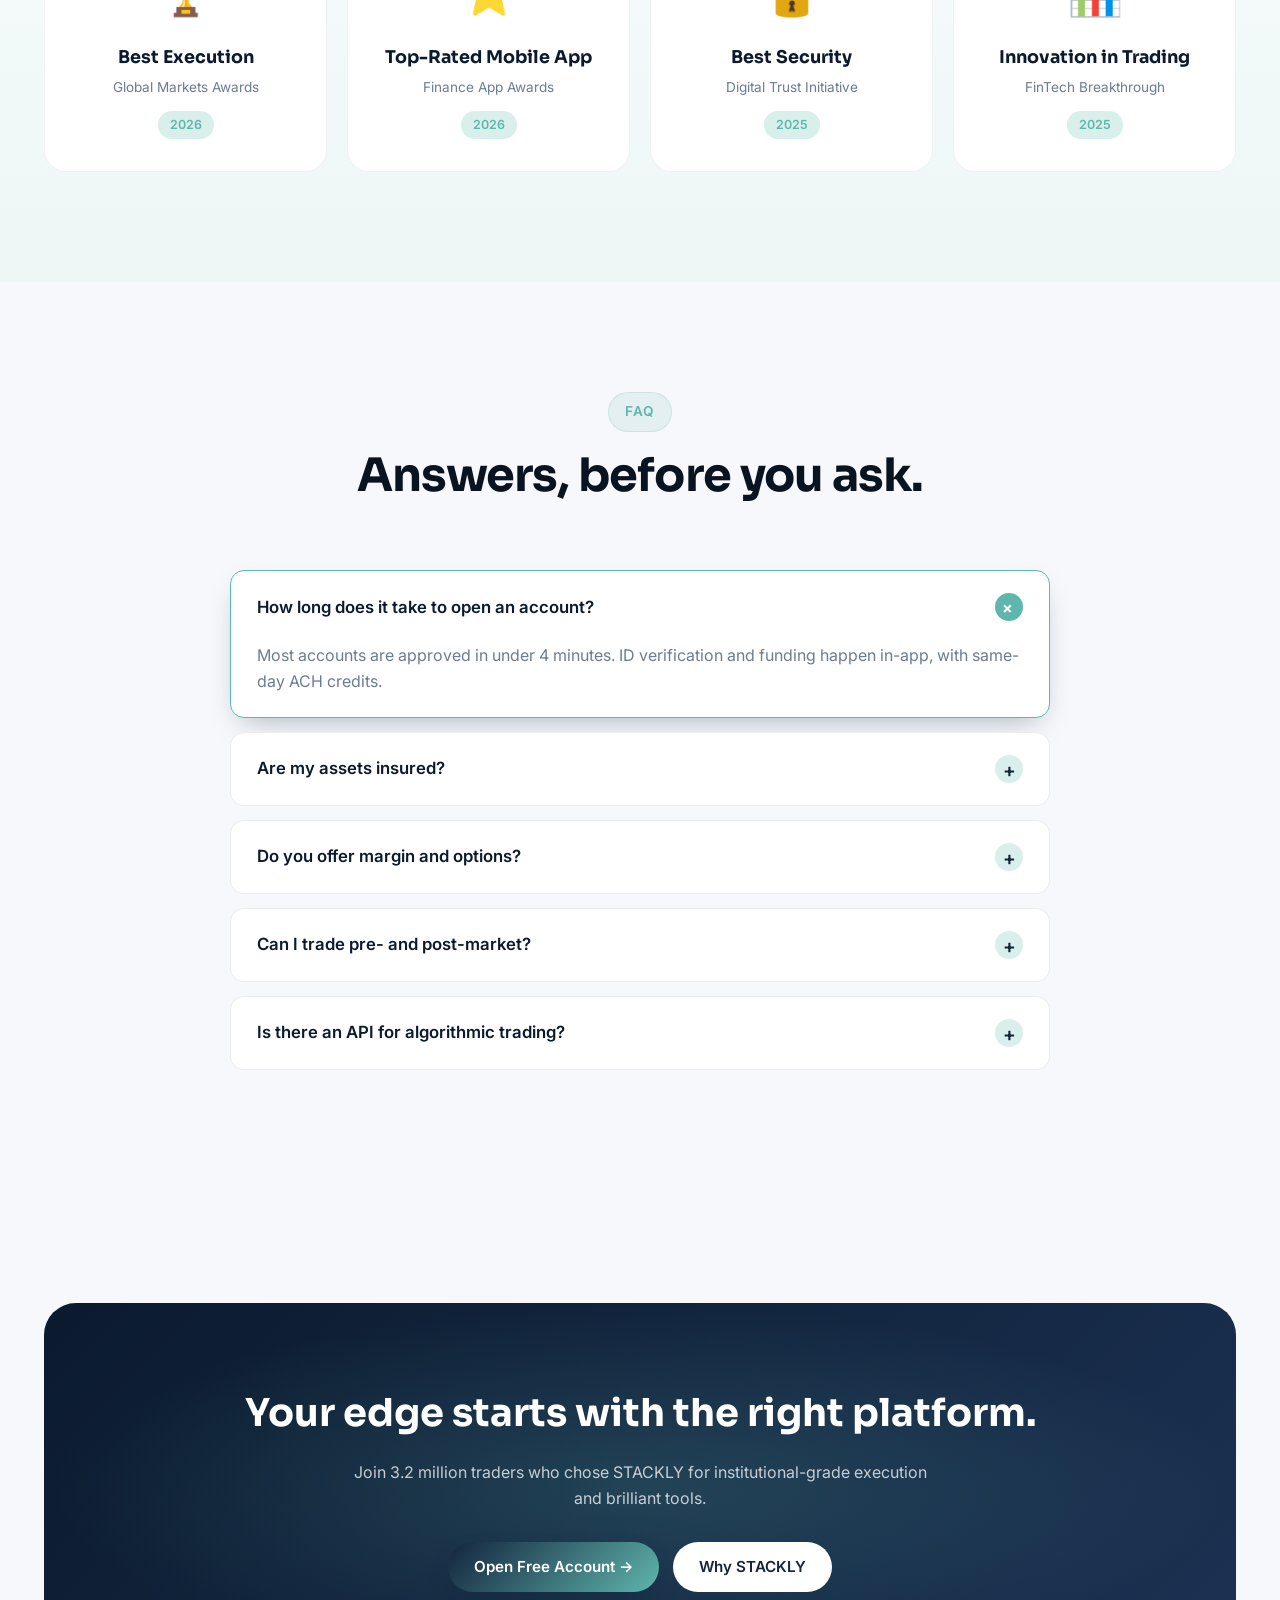
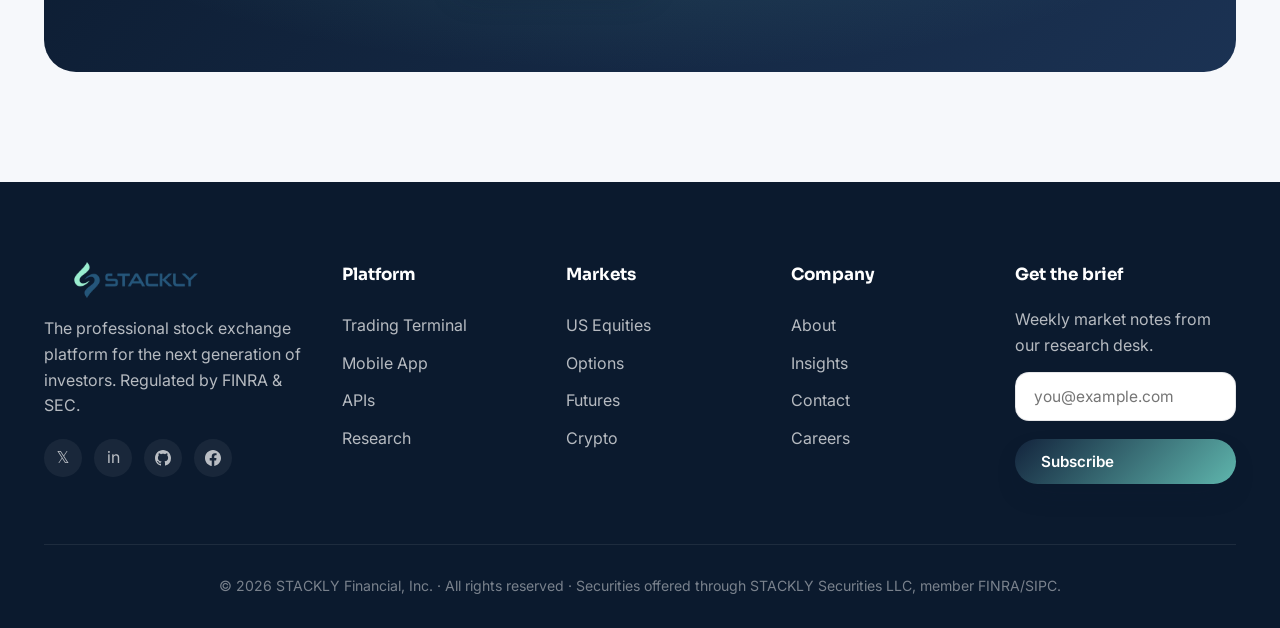
==== commit e8d3f005: "add 404 to footer" ====
--- a/index.html
+++ b/index.html
@@ -18,90 +18,51 @@
 
 <body>
 
-  <!-- NAV -->
-  <header class="nav">
-    <div class="container nav-inner">
-<a href="index.html" class="nav-logo" aria-label="STACKLY Home"><img src="./images/logo-dark.webp" alt="STACKLY Logo"
-          class="nav-logo-img" /></a>
-      <nav class="nav-links">
-        <a href="index.html">Home</a>
-        <a href="about.html">About</a>
-        <a href="services.html">Services</a>
-        <a href="blog.html">Insights</a>
-        <a href="contact.html">Contact</a>
-        <a href="login.html" class="btn btn-primary">Login</a>
-      </nav>
-      <button class="menu-toggle" aria-label="Menu"><span></span><span></span><span></span></button>
-    </div>
-  </header>
-
-  <!-- 1 HERO -->
-  <section class="hero">
-    <div class="container hero-grid">
-      <div data-anim="left">
-        <span class="eyebrow"><span class="dot"></span> Markets Open · NYSE · NASDAQ</span>
-        <h1>Trade smarter on the world's most <span class="accent">trusted exchange</span>.</h1>
-        <p class="lead">STACKLY connects institutions and individual investors to global equities, ETFs and derivatives
-          with sub-millisecond execution and Tier-1 liquidity.</p>
-        <div class="hero-cta">
-          <a href="contact.html" class="btn btn-primary">Start Investing →</a>
-          <a href="services.html" class="btn btn-ghost">Explore Markets</a>
-        </div>
-        <div class="hero-meta">
-          <div class="m"><b data-count="2.4" data-suffix="T">0</b><span>Assets traded annually</span></div>
-          <div class="m"><b data-count="180" data-suffix="+">0</b><span>Global markets</span></div>
-          <div class="m"><b data-count="99.99" data-suffix="%">0</b><span>Platform uptime</span></div>
-        </div>
-      </div>
-      <div data-anim="right" data-delay="2">
-        <div class="ticker-card">
-          <div class="ticker-head">
-            <h3>Live Watchlist</h3><span class="live-tag">● LIVE</span>
-          </div>
-          <div class="tk-row">
-            <div>
-              <div class="tk-sym">AAPL</div><span class="tk-name">Apple Inc.</span>
-            </div>
-            <div>
-              <div class="tk-price" data-ticker="232.84">232.84</div><span class="tk-chg up">+0.00%</span>
-            </div>
-          </div>
-          <div class="tk-row">
-            <div>
-              <div class="tk-sym">MSFT</div><span class="tk-name">Microsoft</span>
-            </div>
-            <div>
-              <div class="tk-price" data-ticker="448.12">448.12</div><span class="tk-chg up">+0.00%</span>
-            </div>
-          </div>
-          <div class="tk-row">
-            <div>
-              <div class="tk-sym">NVDA</div><span class="tk-name">NVIDIA</span>
-            </div>
-            <div>
-              <div class="tk-price" data-ticker="138.27">138.27</div><span class="tk-chg up">+0.00%</span>
-            </div>
-          </div>
-          <div class="tk-row">
-            <div>
-              <div class="tk-sym">TSLA</div><span class="tk-name">Tesla</span>
-            </div>
-            <div>
-              <div class="tk-price" data-ticker="244.50">244.50</div><span class="tk-chg up">+0.00%</span>
-            </div>
-          </div>
-          <div class="tk-row">
-            <div>
-              <div class="tk-sym">GOOG</div><span class="tk-name">Alphabet</span>
-            </div>
-            <div>
-              <div class="tk-price" data-ticker="172.91">172.91</div><span class="tk-chg up">+0.00%</span>
-            </div>
-          </div>
-        </div>
-      </div>
-    </div>
-  </section>
+<!-- NAV -->
+<header class="nav">
+  <div class="container nav-inner">
+    <a href="index.html" class="nav-logo"><img src="./images/logo-dark.webp" alt="STACKLY Logo" class="nav-logo-img"/></a>
+    <nav class="nav-links">
+      <a href="index.html">Home</a>
+      <a href="about.html">About</a>
+      <a href="services.html">Services</a>
+      <a href="blog.html">Insights</a>
+      <a href="contact.html">Contact</a>
+      <a href="login.html" class="btn btn-primary" style="padding: 10px 15px;">Login</a>
+    </nav>
+    <button class="menu-toggle" style="margin-right: 10px;" aria-label="Menu"><span></span><span></span><span></span></button>
+  </div>
+</header>
+
+<!-- 1 HERO -->
+<section class="hero">
+  <div class="container hero-grid">
+    <div data-anim="left" style="padding: 10px;">
+      <span class="eyebrow"><span class="dot"></span> Markets Open · NYSE · NASDAQ</span>
+      <h1>Trade smarter on the world's most <span class="accent">trusted exchange</span>.</h1>
+      <p class="lead">STACKLY connects institutions and individual investors to global equities, ETFs and derivatives with sub-millisecond execution and Tier-1 liquidity.</p>
+      <div class="hero-cta">
+        <a href="contact.html" class="btn btn-primary">Start Investing →</a>
+        <a href="services.html" class="btn btn-ghost">Explore Markets</a>
+      </div>
+      <div class="hero-meta">
+        <div class="m"><b data-count="2.4" data-suffix="T">0</b><span>Assets traded annually</span></div>
+        <div class="m"><b data-count="180" data-suffix="+">0</b><span>Global markets</span></div>
+        <div class="m"><b data-count="99.99" data-suffix="%">0</b><span>Platform uptime</span></div>
+      </div>
+    </div>
+    <div data-anim="right" data-delay="2">
+      <div class="ticker-card">
+        <div class="ticker-head"><h3>Live Watchlist</h3><span class="live-tag">● LIVE</span></div>
+        <div class="tk-row"><div><div class="tk-sym">AAPL</div><span class="tk-name">Apple Inc.</span></div><div><div class="tk-price" data-ticker="232.84">232.84</div><span class="tk-chg up">+0.00%</span></div></div>
+        <div class="tk-row"><div><div class="tk-sym">MSFT</div><span class="tk-name">Microsoft</span></div><div><div class="tk-price" data-ticker="448.12">448.12</div><span class="tk-chg up">+0.00%</span></div></div>
+        <div class="tk-row"><div><div class="tk-sym">NVDA</div><span class="tk-name">NVIDIA</span></div><div><div class="tk-price" data-ticker="138.27">138.27</div><span class="tk-chg up">+0.00%</span></div></div>
+        <div class="tk-row"><div><div class="tk-sym">TSLA</div><span class="tk-name">Tesla</span></div><div><div class="tk-price" data-ticker="244.50">244.50</div><span class="tk-chg up">+0.00%</span></div></div>
+        <div class="tk-row"><div><div class="tk-sym">GOOG</div><span class="tk-name">Alphabet</span></div><div><div class="tk-price" data-ticker="172.91">172.91</div><span class="tk-chg up">+0.00%</span></div></div>
+      </div>
+    </div>
+  </div>
+</section>
 
   <!-- 2 MARQUEE -->
   <div class="marquee">
@@ -201,30 +162,29 @@
     </div>
   </section>
 
-  <!-- 4 SPLIT -->
-  <section class="section section-tint">
-    <div class="container">
-      <div class="split">
-        <div class="split-img" data-anim="left">
-          <img src="./images/advisor.webp" alt="Trader analyzing markets" width="1000" height="1200" loading="lazy" />
-          <div class="badge">📊 Real Portfolio Performance · +28.4% YTD</div>
-        </div>
-        <div class="split-text" data-anim="right">
-          <span class="eyebrow">The Trading Desk</span>
-          <h2>Professional tools, redesigned for clarity.</h2>
-          <p>Our flagship terminal brings Bloomberg-class workflows into a modern, browser-native experience. One canvas
-            for charts, screeners, news, and order routing.</p>
-          <ul class="ck-list">
-            <li>120+ technical indicators with custom Pine-style scripting</li>
-            <li>Hot-key trading, bracket orders, and one-click hedging</li>
-            <li>Streaming news from Reuters, Dow Jones, and Benzinga</li>
-            <li>Customizable workspaces synced across devices</li>
-          </ul>
-          <a href="services.html" class="btn btn-primary">See the Terminal →</a>
-        </div>
-      </div>
-    </div>
-  </section>
+<!-- 4 SPLIT -->
+<section class="section section-tint">
+  <div class="container">
+    <div class="split">
+      <div class="split-img" data-anim="left">
+        <img src="./images/advisor.webp" alt="Trader analyzing markets" width="1000" height="1200" loading="lazy"/>
+        <div class="badge">📊 Real Portfolio Performance · +28.4% YTD</div>
+      </div>
+      <div class="split-text" data-anim="right">
+        <span class="eyebrow">The Trading Desk</span>
+        <h2>Professional tools, redesigned for clarity.</h2>
+        <p>Our flagship terminal brings Bloomberg-class workflows into a modern, browser-native experience. One canvas for charts, screeners, news, and order routing.</p>
+        <ul class="ck-list">
+          <li>120+ technical indicators with custom Pine-style scripting</li>
+          <li>Hot-key trading, bracket orders, and one-click hedging</li>
+          <li>Streaming news from Reuters, Dow Jones, and Benzinga</li>
+          <li>Customizable workspaces synced across devices</li>
+        </ul>
+        <a href="404.html" class="btn btn-primary">See the Terminal →</a>
+      </div>
+    </div>
+  </div>
+</section>
 
   <!-- 5 STATS -->
   <section class="section">
@@ -238,80 +198,79 @@
     </div>
   </section>
 
-  <!-- 6 SPLIT 2 -->
-  <section class="section">
-    <div class="container">
-      <div class="split reverse">
-        <div class="split-img" data-anim="right">
-          <img src="./images/mobile.webp" alt="Mobile trading app" width="1200" height="800" loading="lazy" />
-        </div>
-        <div class="split-text" data-anim="left">
-          <span class="eyebrow">Mobile First</span>
-          <h2>Your portfolio in your pocket.</h2>
-          <p>A redesigned mobile experience that doesn't compromise. Same execution engine, same data feeds, half the
-            friction. Available on iOS and Android.</p>
-          <ul class="ck-list">
-            <li>Biometric authentication & hardware-key support</li>
-            <li>Push alerts for price triggers, earnings, and news</li>
-            <li>Voice search across 12,000+ instruments</li>
-            <li>Dark-mode native, Apple Watch complications</li>
-          </ul>
-          <a href="contact.html" class="btn btn-ghost">Download App</a>
-        </div>
-      </div>
-    </div>
-  </section>
-
-  <!-- 7 PRICING -->
-  <section class="section section-tint">
-    <div class="container">
-      <div class="section-head" data-anim>
-        <span class="eyebrow">Pricing</span>
-        <h2>Transparent, simple, no surprises.</h2>
-        <p>Pay for what you trade — never for inactivity, data, or basic features.</p>
-      </div>
-      <div class="pricing">
-        <div class="plan" data-anim data-delay="1">
-          <h3>Starter</h3>
-          <div class="price">$0<small>/month</small></div>
-          <p>Built for new investors learning the markets.</p>
-          <ul>
-            <li>✓ Commission-free US stocks & ETFs</li>
-            <li>✓ Real-time quotes</li>
-            <li>✓ Mobile + Web app</li>
-            <li>✓ Educational library</li>
-          </ul>
-          <a href="contact.html" class="btn btn-ghost" style="width:100%;justify-content:center">Get Started</a>
-        </div>
-        <div class="plan featured" data-anim data-delay="2">
-          <span class="tag-pop">MOST POPULAR</span>
-          <h3>Active Trader</h3>
-          <div class="price">$29<small>/month</small></div>
-          <p>For traders who need pro tools and deep data.</p>
-          <ul>
-            <li>✓ Everything in Starter</li>
-            <li>✓ Level 2 market depth</li>
-            <li>✓ Advanced charting & scripting</li>
-            <li>✓ Margin & options trading</li>
-            <li>✓ Priority support</li>
-          </ul>
-          <a href="contact.html" class="btn btn-white" style="width:100%;justify-content:center">Start 30-Day Trial</a>
-        </div>
-        <div class="plan" data-anim data-delay="3">
-          <h3>Institutional</h3>
-          <div class="price">Custom<small></small></div>
-          <p>White-glove service for funds and family offices.</p>
-          <ul>
-            <li>✓ Dedicated account manager</li>
-            <li>✓ FIX & API integration</li>
-            <li>✓ Prime brokerage routing</li>
-            <li>✓ Custom reporting</li>
-          </ul>
-          <a href="contact.html" class="btn btn-ghost" style="width:100%;justify-content:center">Talk to Sales</a>
-        </div>
-      </div>
-    </div>
-  </section>
+<!-- 6 SPLIT 2 -->
+<section class="section">
+  <div class="container">
+    <div class="split reverse">
+      <div class="split-img" data-anim="right">
+        <img src="./images/mobile.webp" alt="Mobile trading app" width="1200" height="800" loading="lazy"/>
+      </div>
+      <div class="split-text" data-anim="left">
+        <span class="eyebrow">Mobile First</span>
+        <h2>Your portfolio in your pocket.</h2>
+        <p>A redesigned mobile experience that doesn't compromise. Same execution engine, same data feeds, half the friction. Available on iOS and Android.</p>
+        <ul class="ck-list">
+          <li>Biometric authentication & hardware-key support</li>
+          <li>Push alerts for price triggers, earnings, and news</li>
+          <li>Voice search across 12,000+ instruments</li>
+          <li>Dark-mode native, Apple Watch complications</li>
+        </ul>
+        <a href="404.html" class="btn btn-ghost">Download App</a>
+      </div>
+    </div>
+  </div>
+</section>
+
+<!-- 7 PRICING -->
+<section class="section section-tint">
+  <div class="container">
+    <div class="section-head" data-anim>
+      <span class="eyebrow">Pricing</span>
+      <h2>Transparent, simple, no surprises.</h2>
+      <p>Pay for what you trade — never for inactivity, data, or basic features.</p>
+    </div>
+    <div class="pricing">
+      <div class="plan" data-anim data-delay="1">
+        <h3>Starter</h3>
+        <div class="price">$0<small>/month</small></div>
+        <p>Built for new investors learning the markets.</p>
+        <ul>
+          <li>✓ Commission-free US stocks & ETFs</li>
+          <li>✓ Real-time quotes</li>
+          <li>✓ Mobile + Web app</li>
+          <li>✓ Educational library</li>
+        </ul>
+        <a href="404.html" class="btn btn-ghost" style="width:100%;justify-content:center">Get Started</a>
+      </div>
+      <div class="plan featured" data-anim data-delay="2">
+        <span class="tag-pop">MOST POPULAR</span>
+        <h3>Active Trader</h3>
+        <div class="price">$29<small>/month</small></div>
+        <p>For traders who need pro tools and deep data.</p>
+        <ul>
+          <li>✓ Everything in Starter</li>
+          <li>✓ Level 2 market depth</li>
+          <li>✓ Advanced charting & scripting</li>
+          <li>✓ Margin & options trading</li>
+          <li>✓ Priority support</li>
+        </ul>
+        <a href="404.html" class="btn btn-white" style="width:100%;justify-content:center">Start 30-Day Trial</a>
+      </div>
+      <div class="plan" data-anim data-delay="3">
+        <h3>Institutional</h3>
+        <div class="price">Custom<small></small></div>
+        <p>White-glove service for funds and family offices.</p>
+        <ul>
+          <li>✓ Dedicated account manager</li>
+          <li>✓ FIX & API integration</li>
+          <li>✓ Prime brokerage routing</li>
+          <li>✓ Custom reporting</li>
+        </ul>
+        <a href="404.html" class="btn btn-ghost" style="width:100%;justify-content:center">Talk to Sales</a>
+      </div>
+    </div>
+  </div>
+</section>
 
   <!-- NEW SECTION: Platform Integrations -->
   <section class="section">
@@ -492,74 +451,46 @@
     </div>
   </section>
 
-  <!-- 11 CTA -->
-  <section class="section">
-    <div class="container">
-      <div class="cta-band" data-anim="zoom">
-        <h2>Your edge starts with the right platform.</h2>
-        <p>Join 3.2 million traders who chose STACKLY for institutional-grade execution and brilliant tools.</p>
-        <div class="hero-cta">
-          <a href="contact.html" class="btn btn-primary">Open Free Account →</a>
-          <a href="about.html" class="btn btn-white">Why STACKLY</a>
-        </div>
-      </div>
-    </div>
-  </section>
-
-  <!-- FOOTER -->
-  <footer class="footer">
-    <div class="container">
-      <div class="foot-grid">
-        <div>
-          <img src="./images/logo-dark.webp" alt="STACKLY" class="foot-logo" />
-          <p>The professional stock exchange platform for the next generation of investors. Regulated by FINRA & SEC.
-          </p>
-          <div class="socials">
-            <a href="404.html" aria-label="Twitter">𝕏</a>
-            <a href="404.html" aria-label="LinkedIn">in</a>
-            <a href="404.html" aria-label="YouTube">▶</a>
-            <a href="404.html" aria-label="Instagram">◎</a>
-          </div>
-        </div>
-        <div>
-          <h4>Platform</h4>
-          <ul>
-            <li><a href="404.html">Trading Terminal</a></li>
-            <li><a href="404.html">Mobile App</a></li>
-            <li><a href="404.html">APIs</a></li>
-            <li><a href="404.html">Research</a></li>
-          </ul>
-        </div>
-        <div>
-          <h4>Markets</h4>
-          <ul>
-            <li><a href="404.html">US Equities</a></li>
-            <li><a href="404.html">Options</a></li>
-            <li><a href="404.html">Futures</a></li>
-            <li><a href="404.html">Crypto</a></li>
-          </ul>
-        </div>
-        <div>
-          <h4>Company</h4>
-          <ul>
-            <li><a href="about.html">About</a></li>
-            <li><a href="blog.html">Insights</a></li>
-            <li><a href="contact.html">Contact</a></li>
-            <li><a href="contact.html">Careers</a></li>
-          </ul>
-        </div>
-        <div>
-          <h4>Get the brief</h4>
-          <p style="margin-bottom:14px">Weekly market notes from our research desk.</p>
-          <form class="form" onsubmit="event.preventDefault();this.querySelector('button').textContent='✓ Subscribed';">
-            <input class="input" placeholder="you@example.com" type="email" required /><button class="btn btn-primary"
-              type="submit">Subscribe</button></form>
-        </div>
-      </div>
-      <div class="copy">© 2026 STACKLY Financial, Inc. · All rights reserved · Securities offered through STACKLY
-        Securities LLC, member FINRA/SIPC.</div>
-    </div>
-  </footer>
+<!-- 11 CTA -->
+<section class="section">
+  <div class="container">
+    <div class="cta-band" data-anim="zoom">
+      <h2>Your edge starts with the right platform.</h2>
+      <p>Join 3.2 million traders who chose STACKLY for institutional-grade execution and brilliant tools.</p>
+      <div class="hero-cta">
+        <a href="404.html" class="btn btn-primary">Open Free Account →</a>
+        <a href="about.html" class="btn btn-white">Why STACKLY</a>
+      </div>
+    </div>
+  </div>
+</section>
+
+<!-- FOOTER -->
+<footer class="footer">
+  <div class="container">
+    <div class="foot-grid">
+      <div>
+        <img src="./images/logo-dark.webp" alt="STACKLY" class="foot-logo"/>
+        <p>The professional stock exchange platform for the next generation of investors. Regulated by FINRA & SEC.</p>
+        <div class="socials">
+          <a href="404.html" aria-label="Twitter">𝕏</a>
+          <a href="404.html" aria-label="LinkedIn">in</a>
+          <a href="404.html" aria-label="YouTube"><svg xmlns="http://www.w3.org/2000/svg" width="16" height="16" fill="currentColor" class="bi bi-github" viewBox="0 0 16 16">
+  <path d="M8 0C3.58 0 0 3.58 0 8c0 3.54 2.29 6.53 5.47 7.59.4.07.55-.17.55-.38 0-.19-.01-.82-.01-1.49-2.01.37-2.53-.49-2.69-.94-.09-.23-.48-.94-.82-1.13-.28-.15-.68-.52-.01-.53.63-.01 1.08.58 1.23.82.72 1.21 1.87.87 2.33.66.07-.52.28-.87.51-1.07-1.78-.2-3.64-.89-3.64-3.95 0-.87.31-1.59.82-2.15-.08-.2-.36-1.02.08-2.12 0 0 .67-.21 2.2.82.64-.18 1.32-.27 2-.27s1.36.09 2 .27c1.53-1.04 2.2-.82 2.2-.82.44 1.1.16 1.92.08 2.12.51.56.82 1.27.82 2.15 0 3.07-1.87 3.75-3.65 3.95.29.25.54.73.54 1.48 0 1.07-.01 1.93-.01 2.2 0 .21.15.46.55.38A8.01 8.01 0 0 0 16 8c0-4.42-3.58-8-8-8"/>
+</svg></a>
+          <a href="404.html" aria-label="Instagram"><svg xmlns="http://www.w3.org/2000/svg" width="16" height="16" fill="currentColor" class="bi bi-facebook" viewBox="0 0 16 16">
+  <path d="M16 8.049c0-4.446-3.582-8.05-8-8.05C3.58 0-.002 3.603-.002 8.05c0 4.017 2.926 7.347 6.75 7.951v-5.625h-2.03V8.05H6.75V6.275c0-2.017 1.195-3.131 3.022-3.131.876 0 1.791.157 1.791.157v1.98h-1.009c-.993 0-1.303.621-1.303 1.258v1.51h2.218l-.354 2.326H9.25V16c3.824-.604 6.75-3.934 6.75-7.951"/>
+</svg></a>
+        </div>
+      </div>
+      <div><h4>Platform</h4><ul><li><a href="services.html">Trading Terminal</a></li><li><a href="services.html">Mobile App</a></li><li><a href="services.html">APIs</a></li><li><a href="services.html">Research</a></li></ul></div>
+      <div><h4>Markets</h4><ul><li><a href="services.html">US Equities</a></li><li><a href="services.html">Options</a></li><li><a href="services.html">Futures</a></li><li><a href="services.html">Crypto</a></li></ul></div>
+      <div><h4>Company</h4><ul><li><a href="about.html">About</a></li><li><a href="blog.html">Insights</a></li><li><a href="contact.html">Contact</a></li><li><a href="contact.html">Careers</a></li></ul></div>
+      <div><h4>Get the brief</h4><p style="margin-bottom:14px">Weekly market notes from our research desk.</p><form class="form" onsubmit="event.preventDefault();this.querySelector('button').textContent='✓ Subscribed';"><input class="input" placeholder="you@example.com" type="email" required/><button class="btn btn-primary" type="submit">Subscribe</button></form></div>
+    </div>
+    <div class="copy">© 2026 STACKLY Financial, Inc. · All rights reserved · Securities offered through STACKLY Securities LLC, member FINRA/SIPC.</div>
+  </div>
+</footer>
 
   <script src="./js/bg-motion.js"></script>
   <script src="./js/main.js"></script>
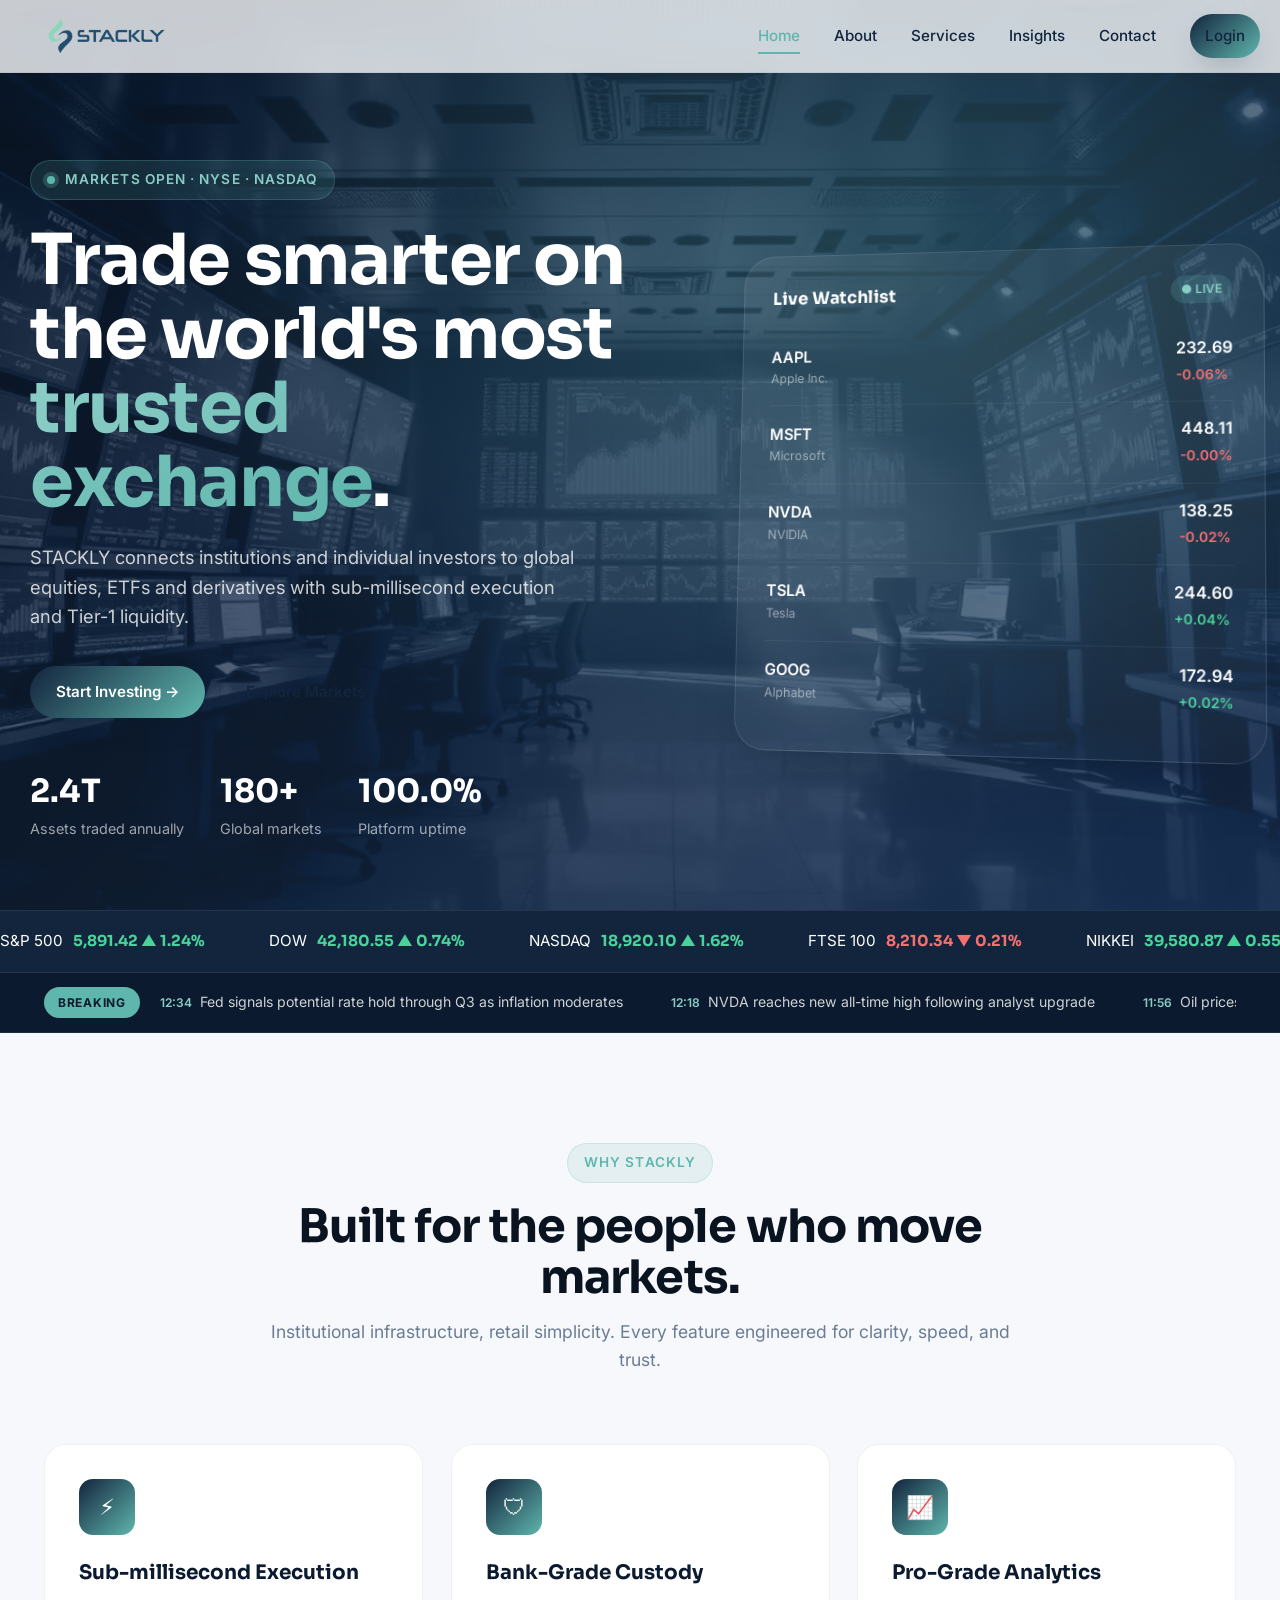
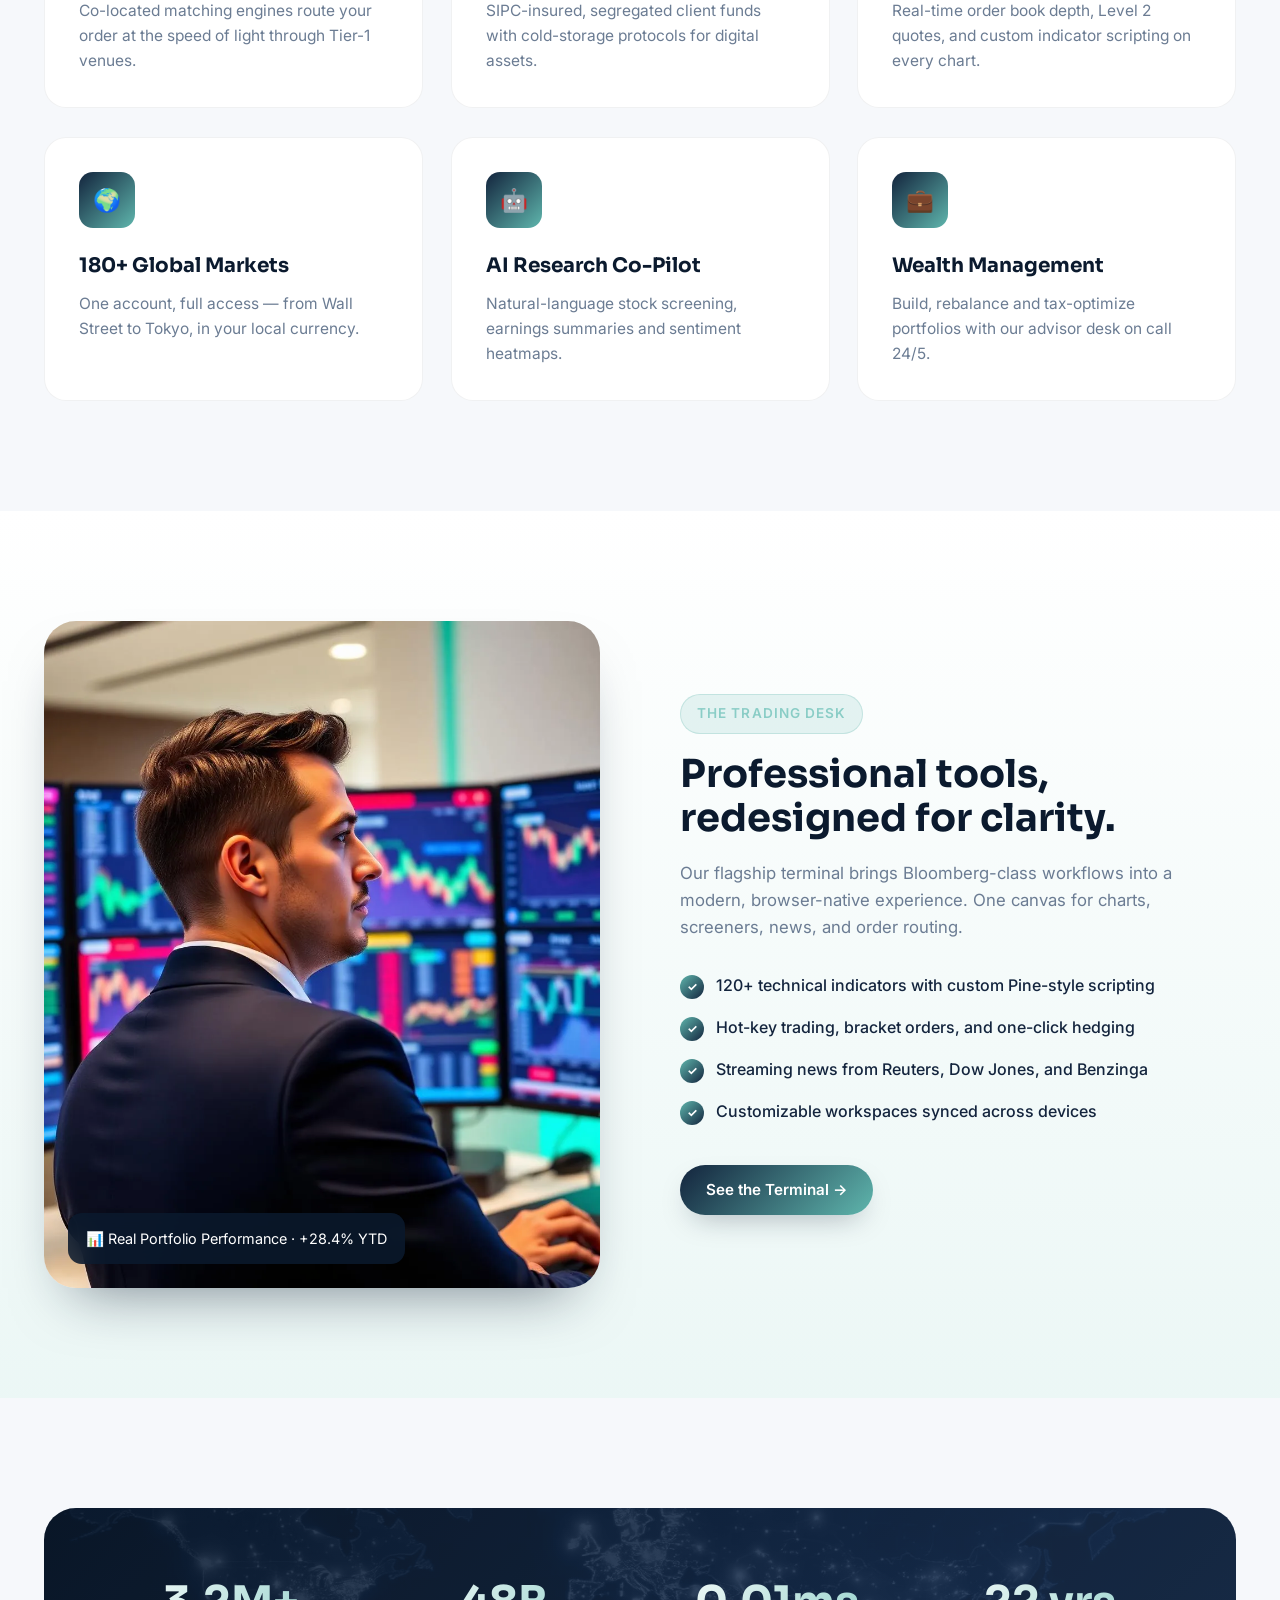
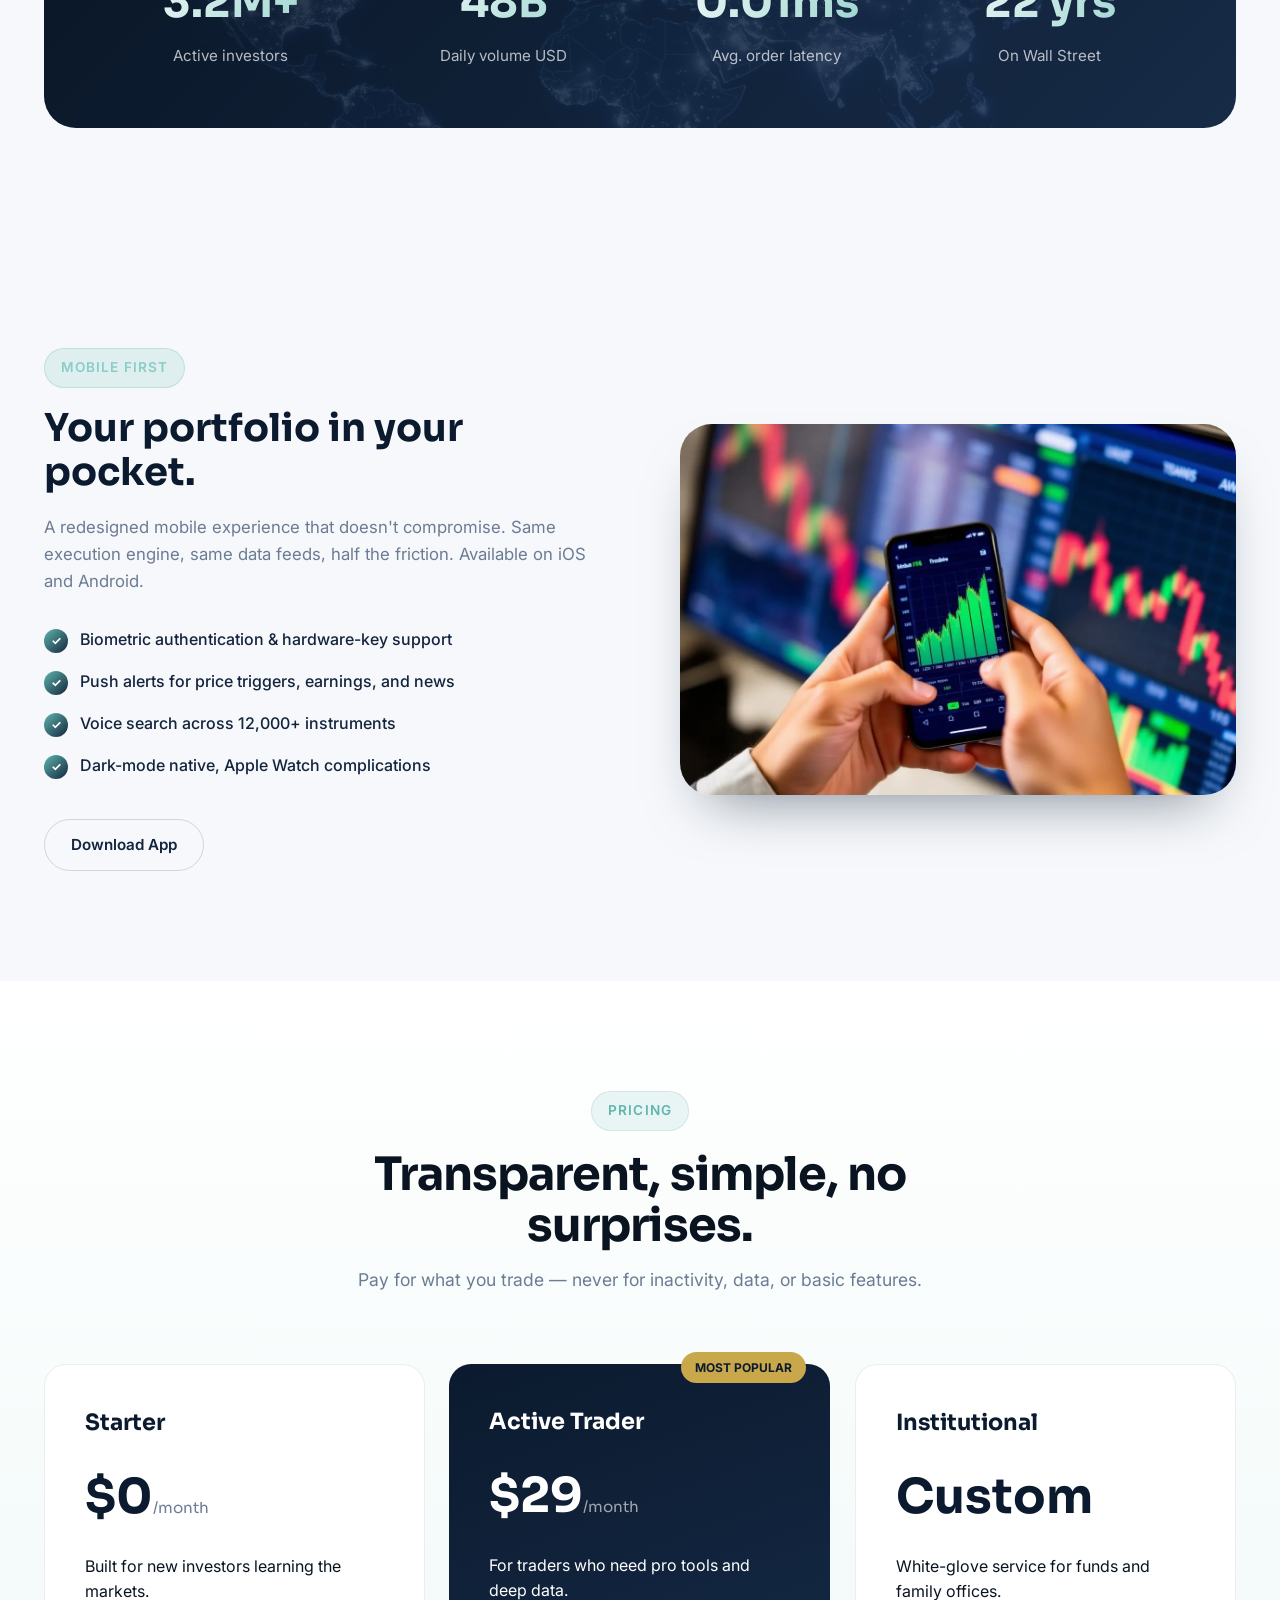
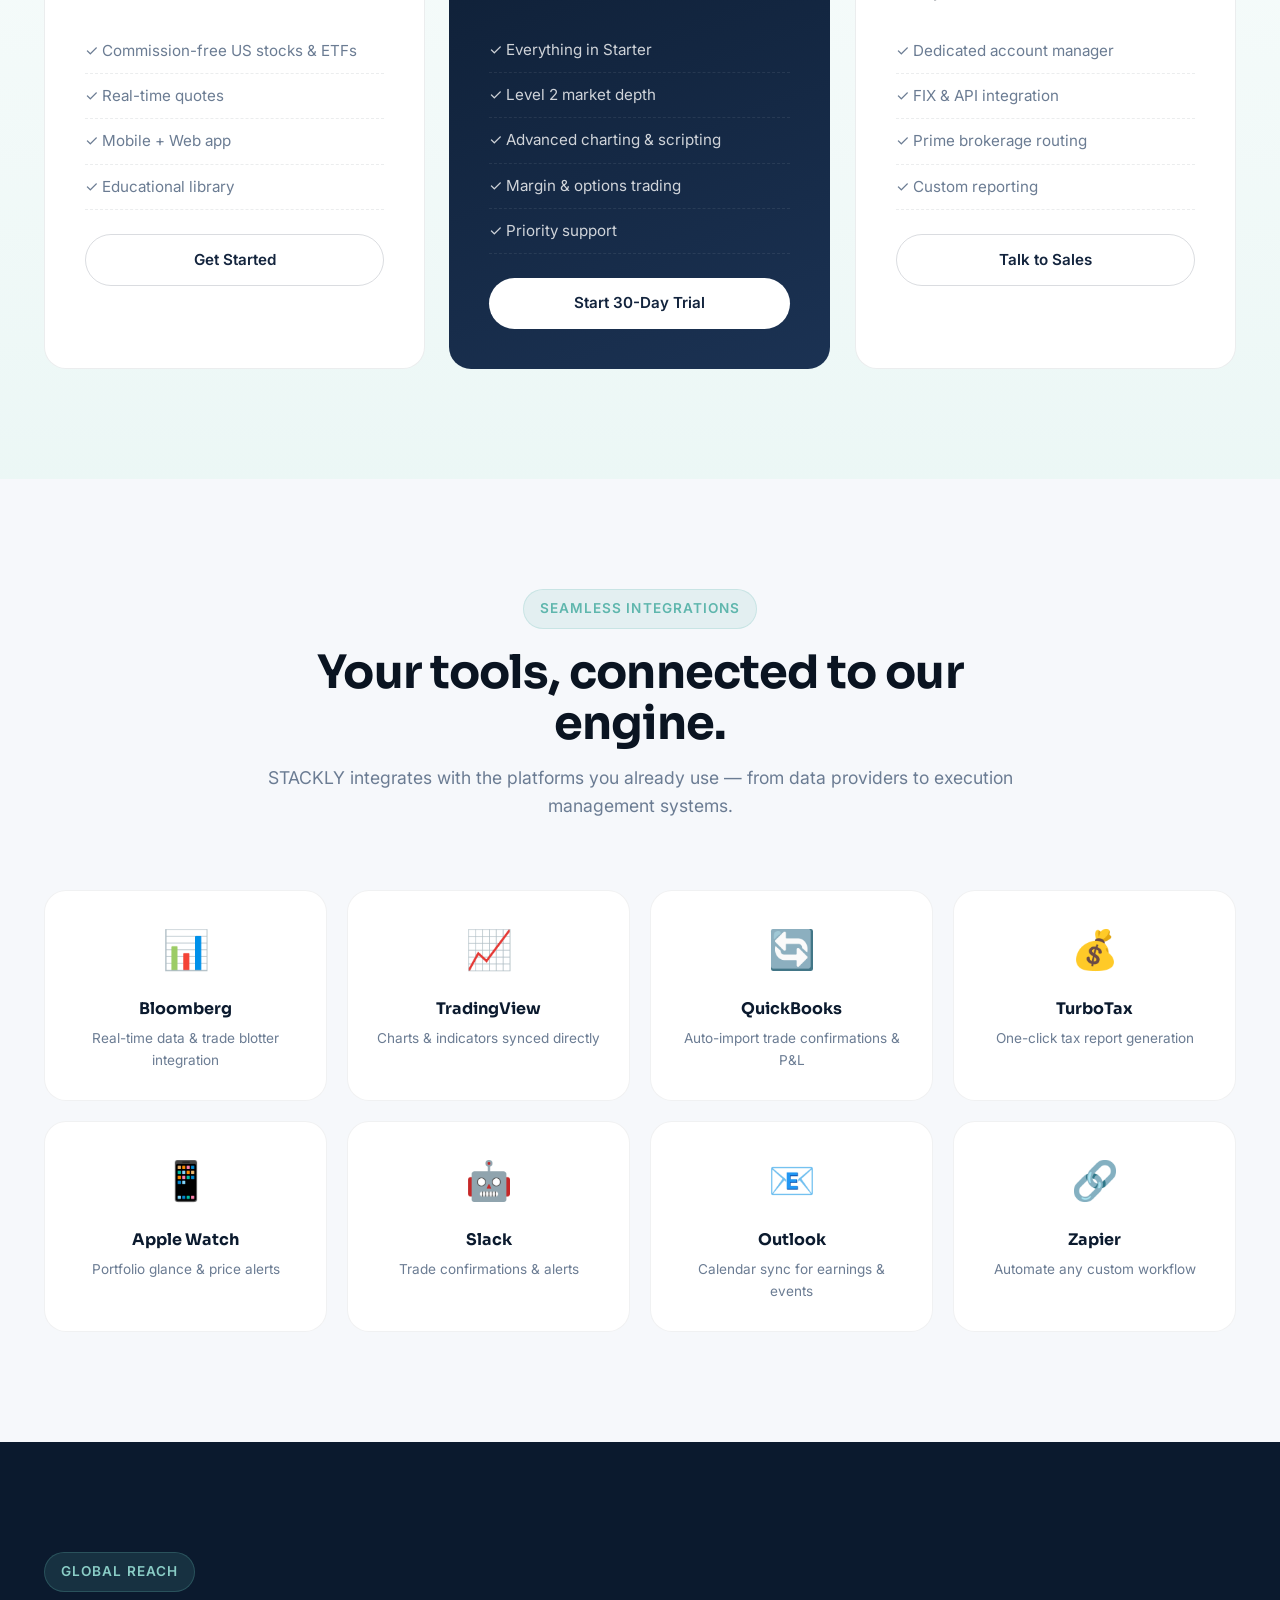
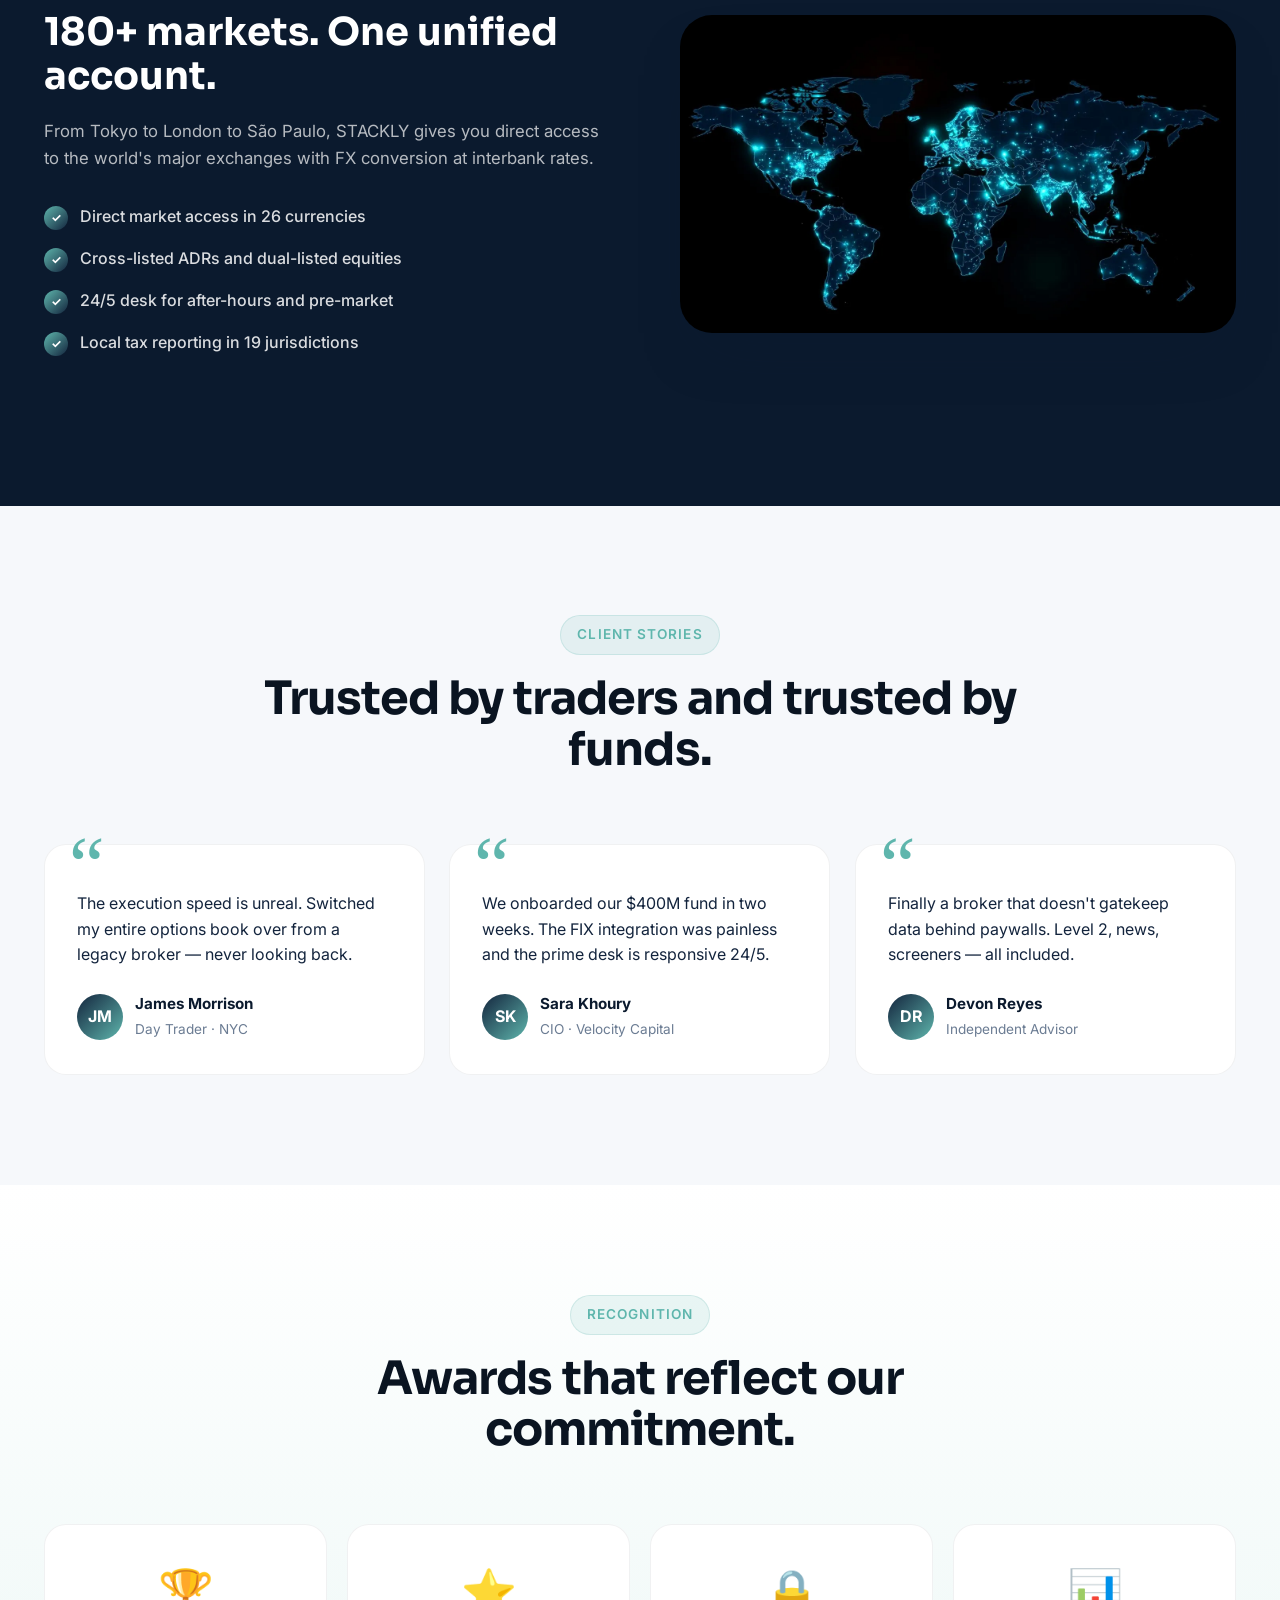
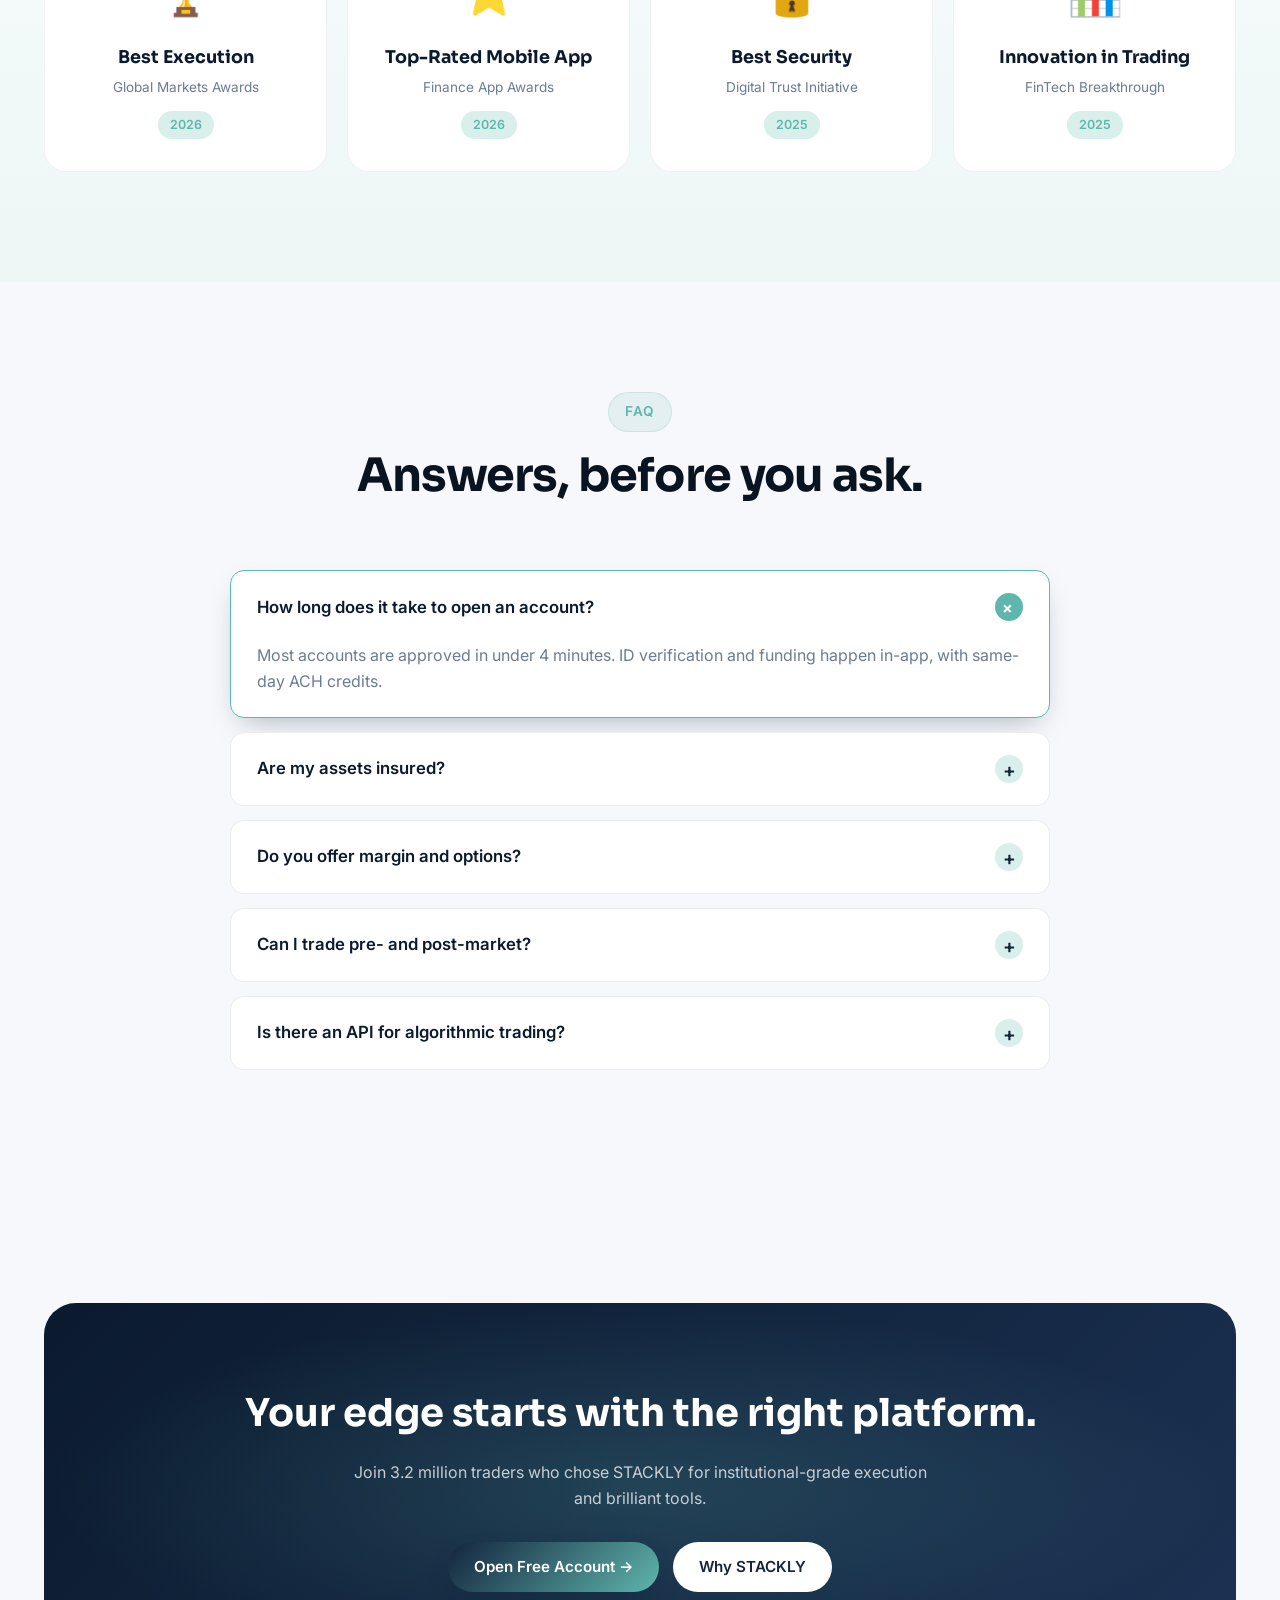
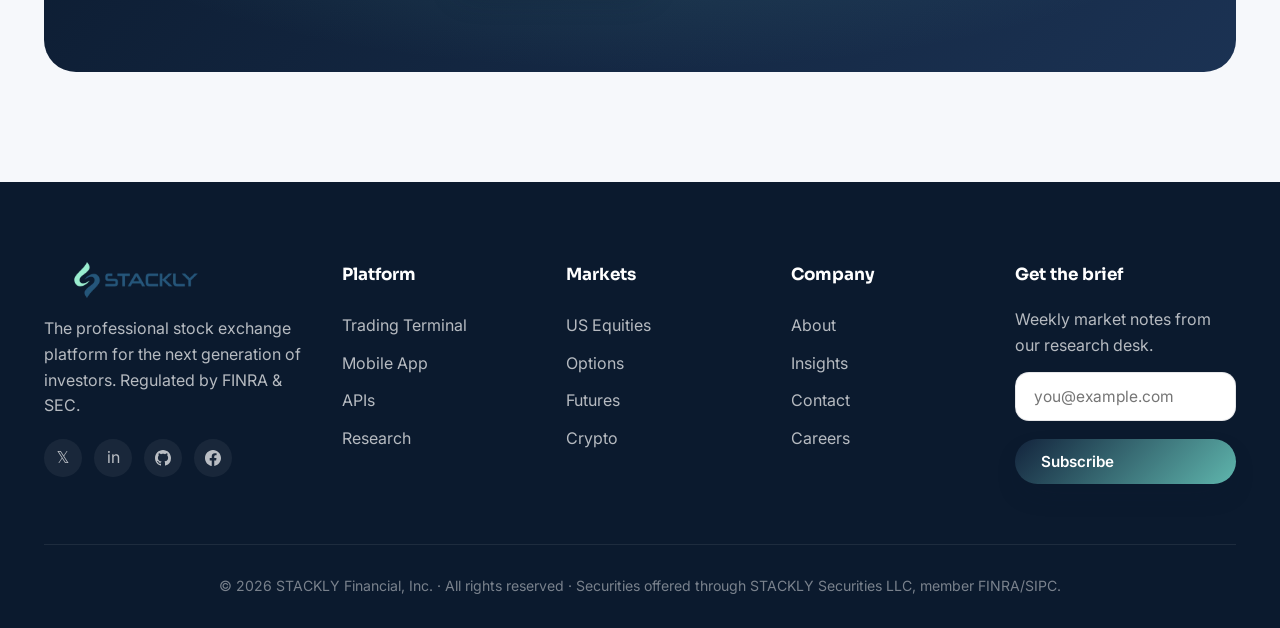
==== commit 0060f36c: "Change links from services.html to 404.html" ====
--- a/index.html
+++ b/index.html
@@ -483,8 +483,8 @@
 </svg></a>
         </div>
       </div>
-      <div><h4>Platform</h4><ul><li><a href="services.html">Trading Terminal</a></li><li><a href="services.html">Mobile App</a></li><li><a href="services.html">APIs</a></li><li><a href="services.html">Research</a></li></ul></div>
-      <div><h4>Markets</h4><ul><li><a href="services.html">US Equities</a></li><li><a href="services.html">Options</a></li><li><a href="services.html">Futures</a></li><li><a href="services.html">Crypto</a></li></ul></div>
+      <div><h4>Platform</h4><ul><li><a href="404.html">Trading Terminal</a></li><li><a href="404.html">Mobile App</a></li><li><a href="404.html">APIs</a></li><li><a href="404.html">Research</a></li></ul></div>
+      <div><h4>Markets</h4><ul><li><a href="404.html">US Equities</a></li><li><a href="404.html">Options</a></li><li><a href="404.html">Futures</a></li><li><a href="404.html">Crypto</a></li></ul></div>
       <div><h4>Company</h4><ul><li><a href="about.html">About</a></li><li><a href="blog.html">Insights</a></li><li><a href="contact.html">Contact</a></li><li><a href="contact.html">Careers</a></li></ul></div>
       <div><h4>Get the brief</h4><p style="margin-bottom:14px">Weekly market notes from our research desk.</p><form class="form" onsubmit="event.preventDefault();this.querySelector('button').textContent='✓ Subscribed';"><input class="input" placeholder="you@example.com" type="email" required/><button class="btn btn-primary" type="submit">Subscribe</button></form></div>
     </div>
@@ -496,4 +496,4 @@
   <script src="./js/main.js"></script>
 </body>
 
-</html>+</html>
--- a/css/styles.css
+++ b/css/styles.css
@@ -117,9 +117,13 @@
 }
 
 .nav-links {
-  display: flex;
+  display: none;
   gap: 34px;
   align-items: center
+}
+
+.nav-links.open {
+  display: flex;
 }
 
 .nav-links a {
@@ -3080,7 +3084,31 @@
   .clos-x-button {
     display: none;
   }
-}
+
+  .nav-links {
+    display: flex;
+  }
+}
+
+@media (max-width:980px) {
+  .dash {
+    height: 100dvh;
+    min-height: 0;
+  }
+
+  .dash-main {
+    height: 100dvh;
+    overflow: hidden;
+  }
+
+  .dash-content {
+    overflow-y: auto;
+    flex: 1;
+    min-height: 0;
+    -webkit-overflow-scrolling: touch;
+  }
+}
+
 @media (max-width:980px) {
   .nav-links {
     position: fixed;
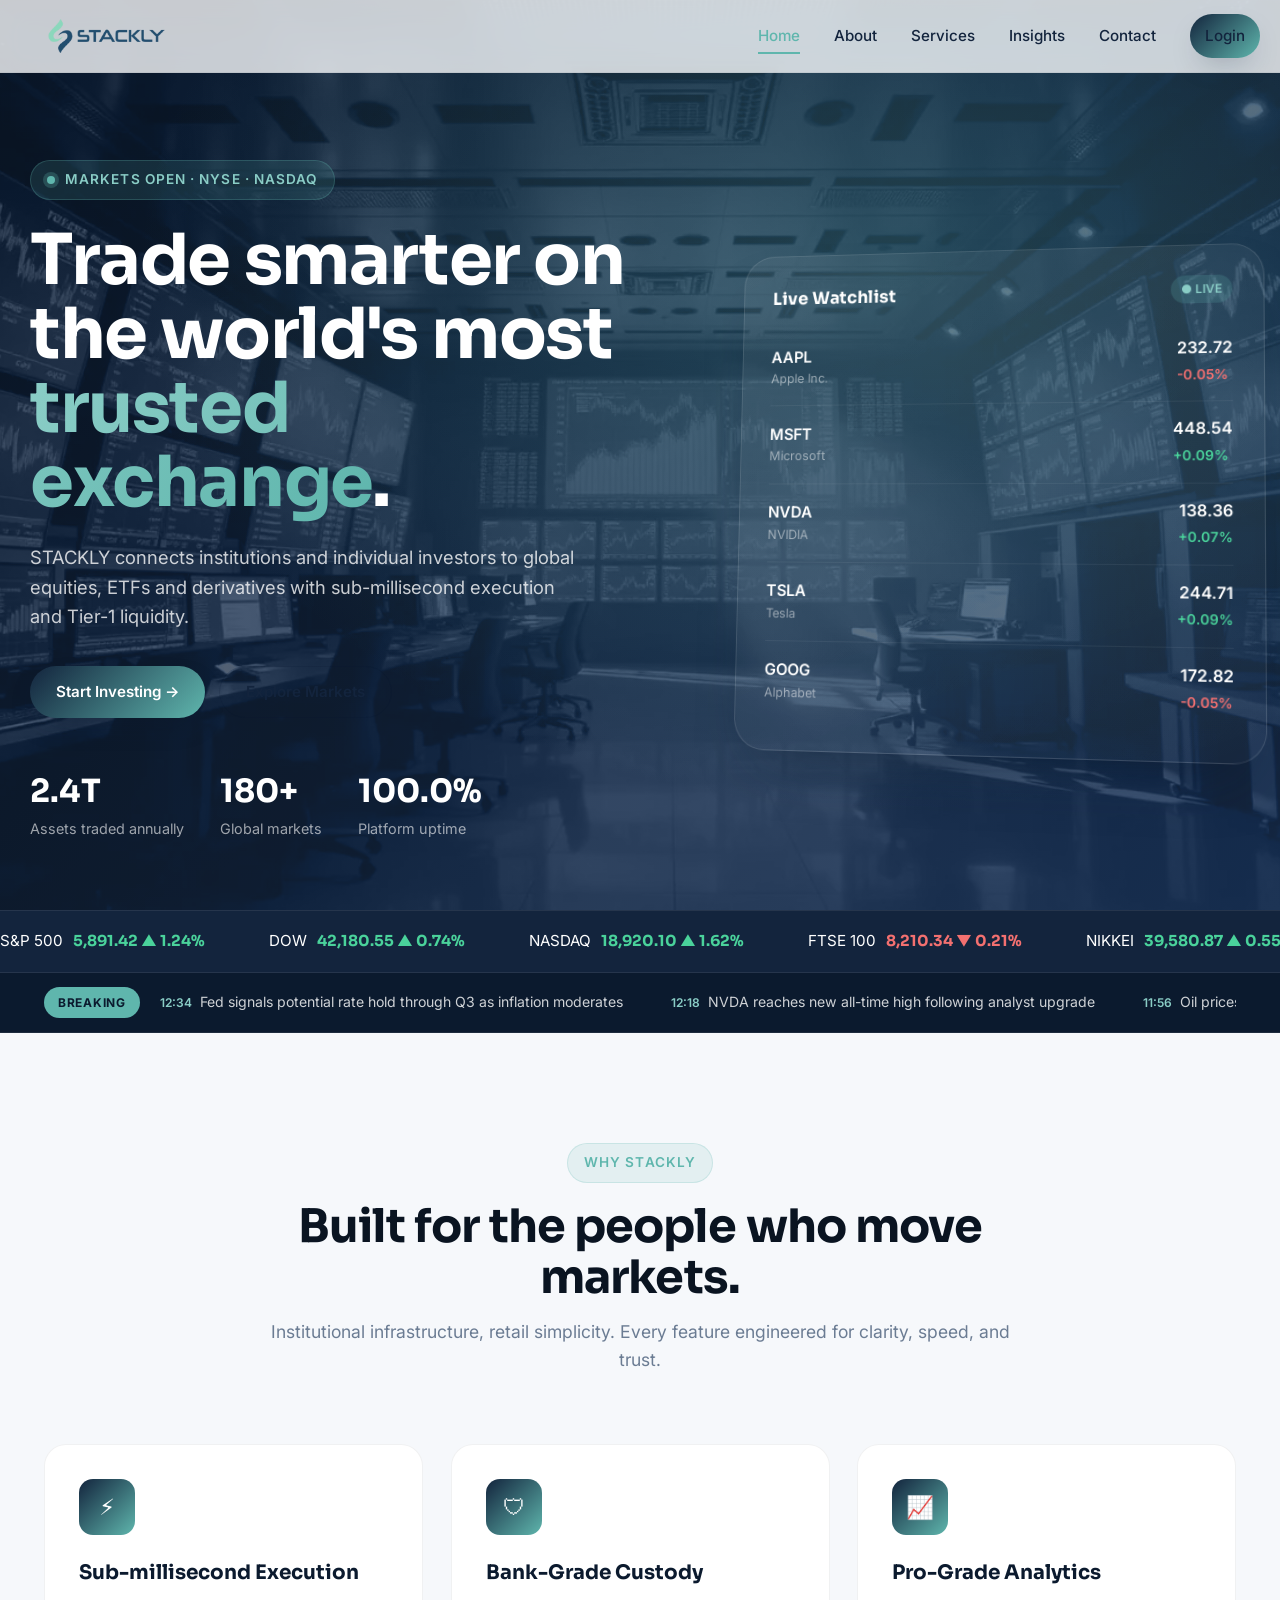
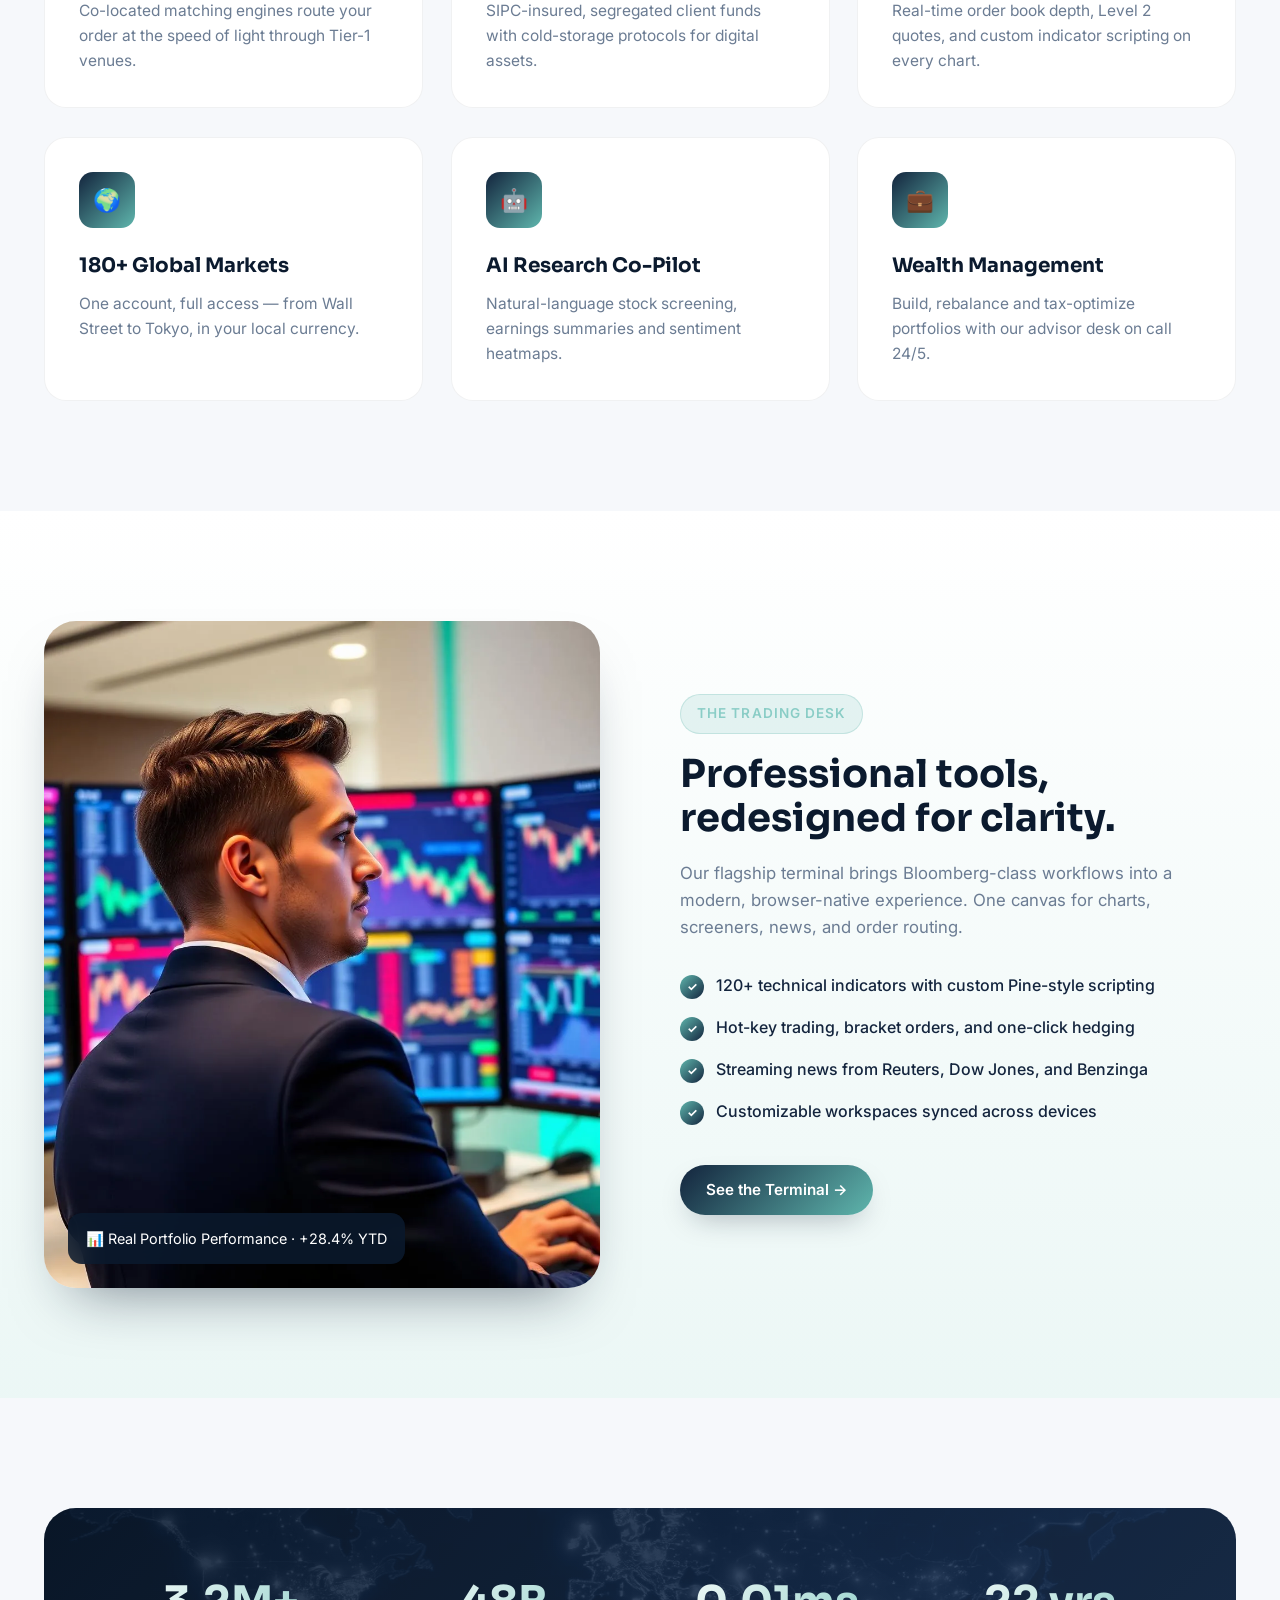
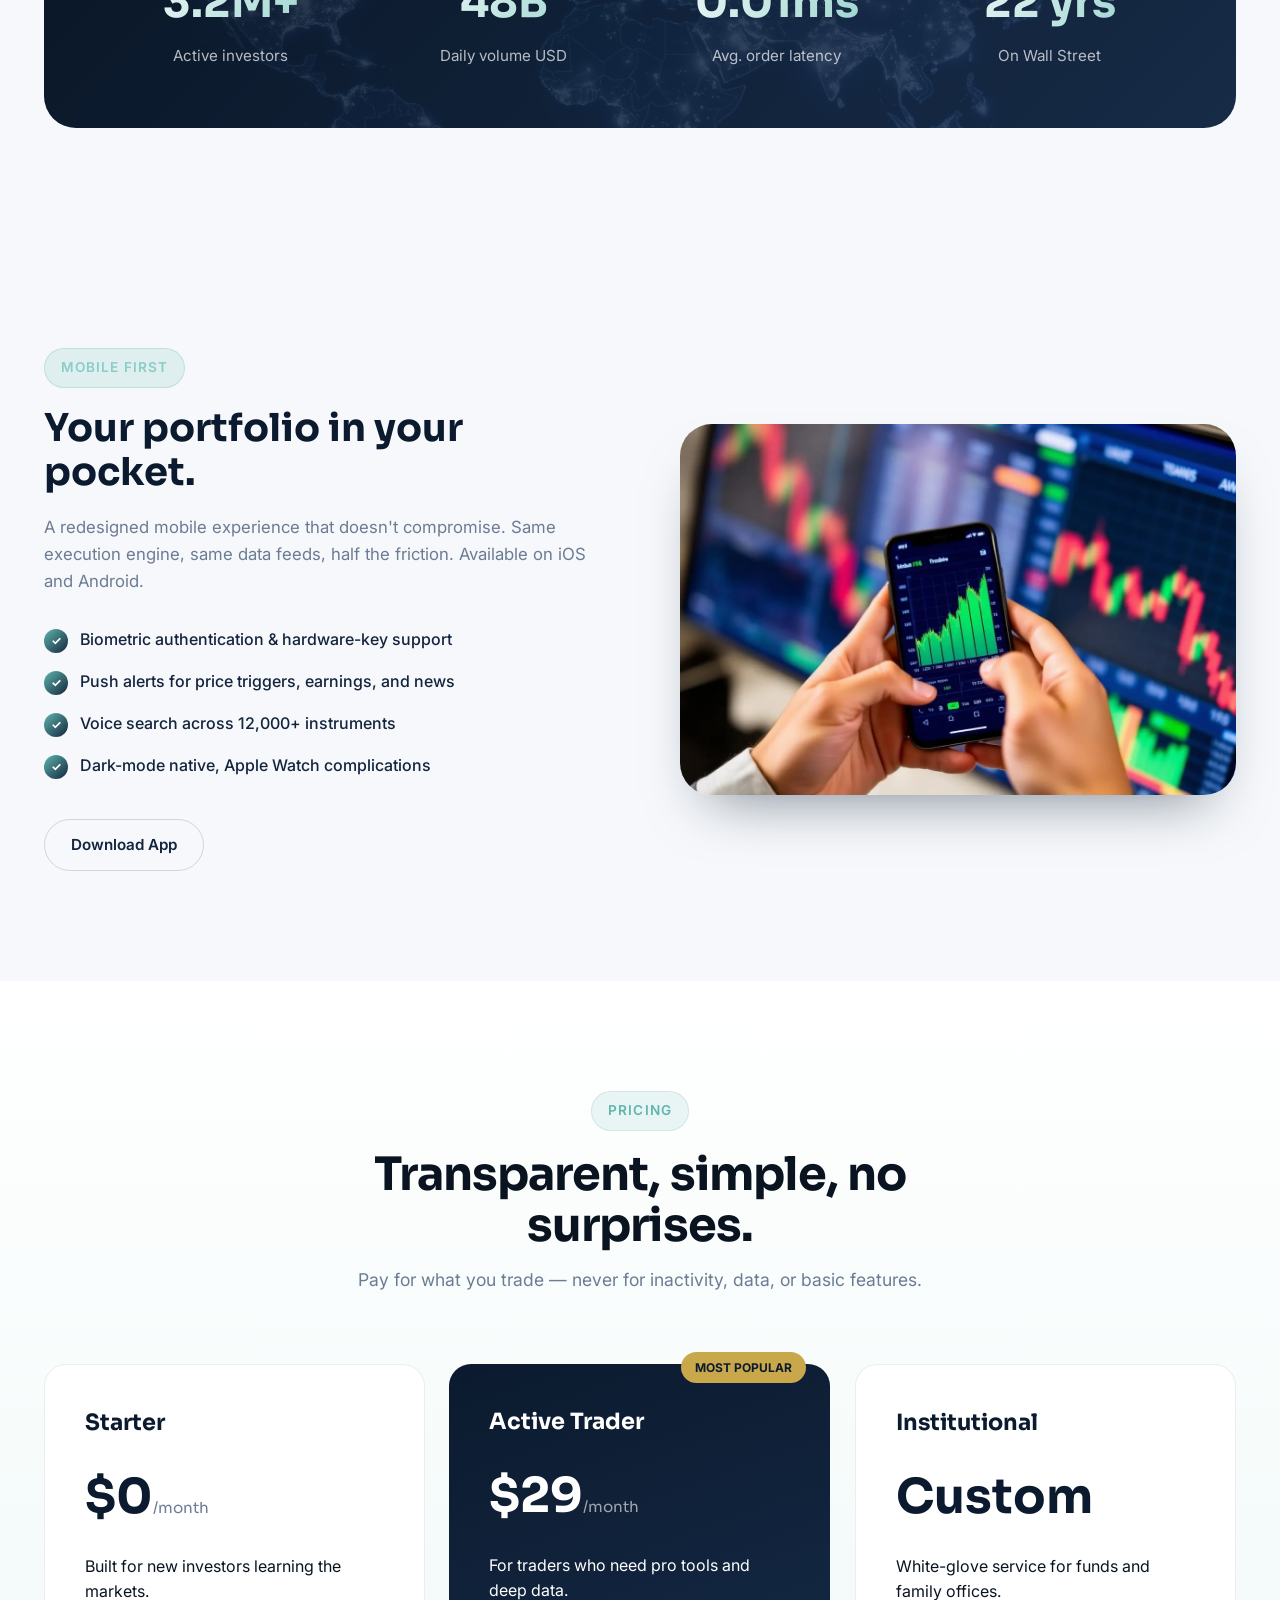
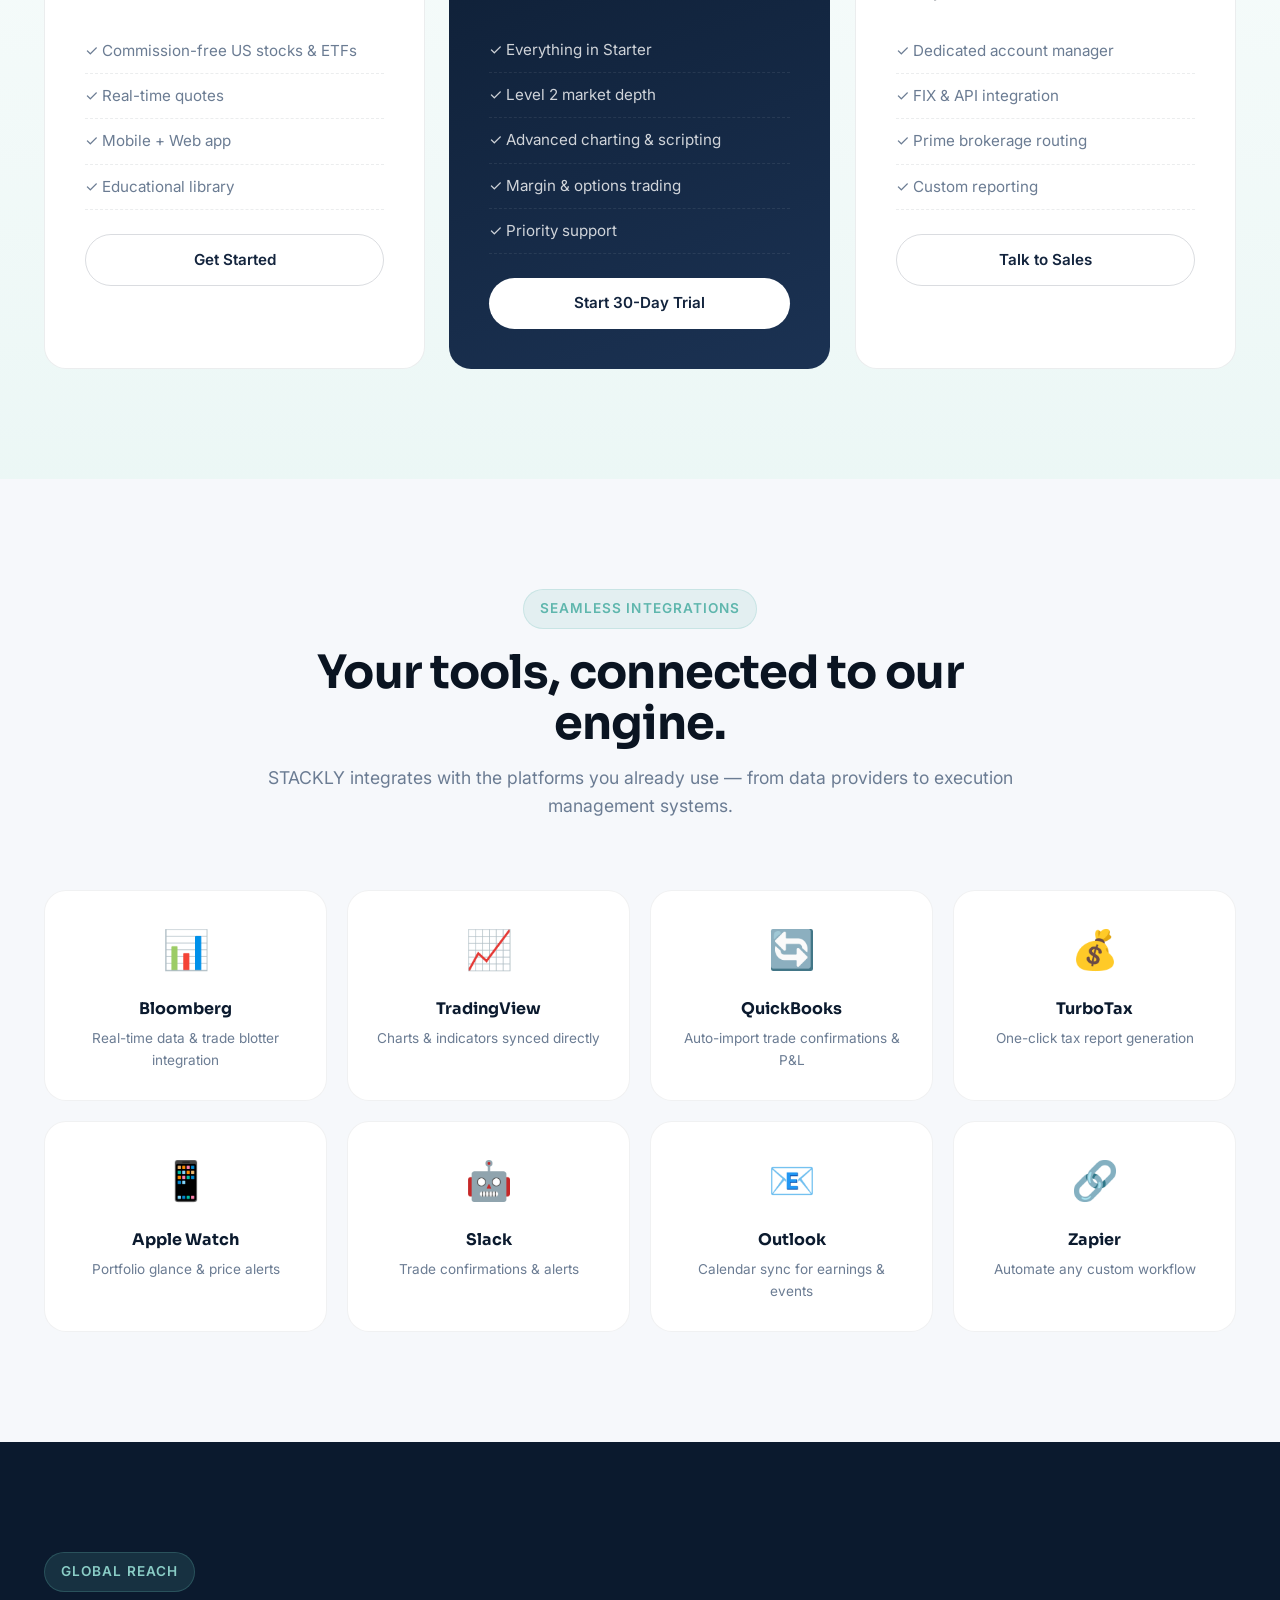
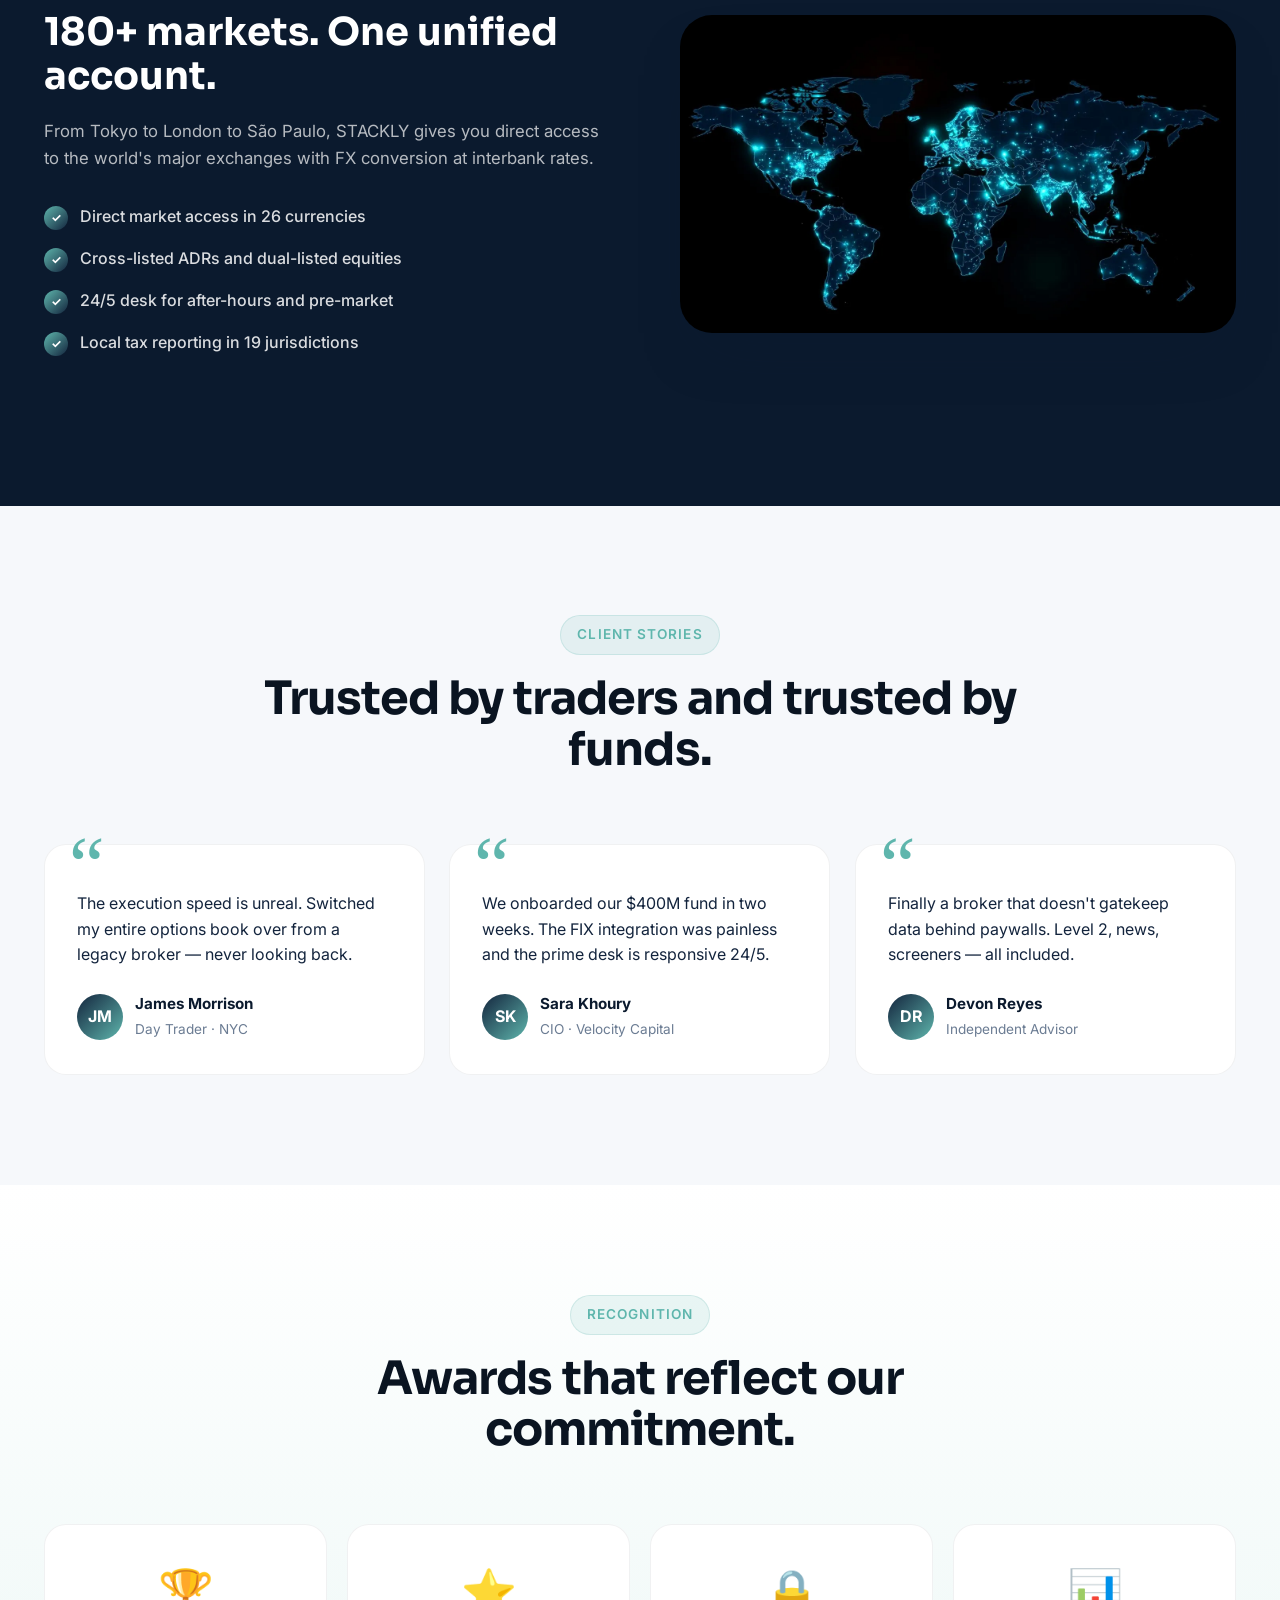
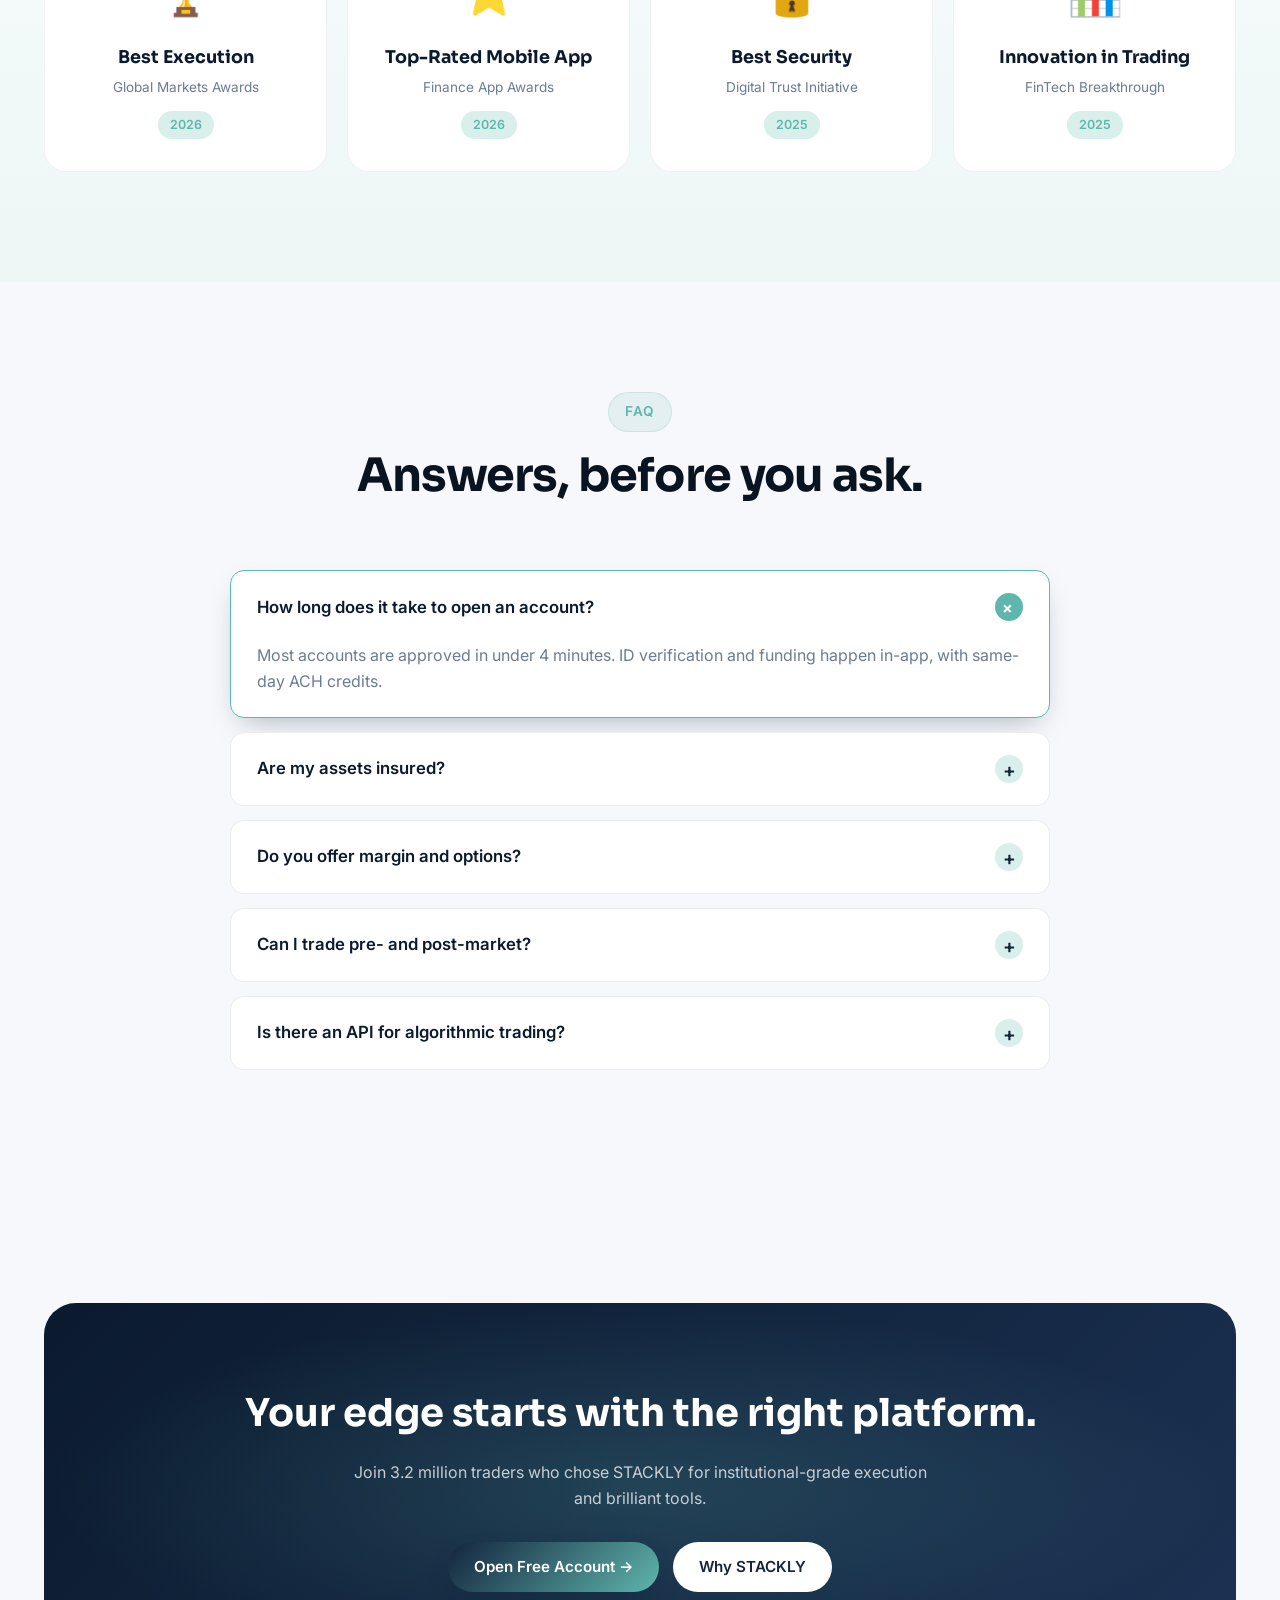
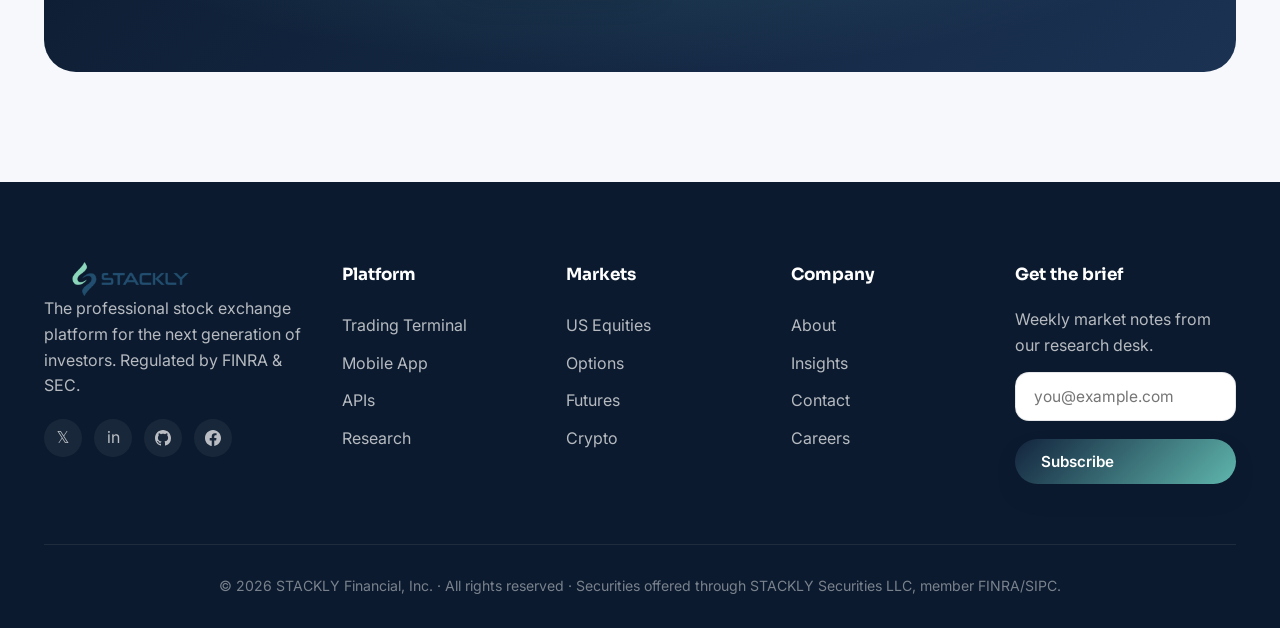
==== commit 516b34f1: "Update footer logo to link to homepage Replaced footer logo image with a link to the homepage." ====
--- a/index.html
+++ b/index.html
@@ -470,7 +470,8 @@
   <div class="container">
     <div class="foot-grid">
       <div>
-        <img src="./images/logo-dark.webp" alt="STACKLY" class="foot-logo"/>
+        <a href="index.html" class="nav-logo"><img src="./images/logo-dark.webp" alt="STACKLY Logo" class="nav-logo-img"/></a>
+        <!-- <img src="./images/logo-dark.webp" alt="STACKLY" class="foot-logo"/> -->
         <p>The professional stock exchange platform for the next generation of investors. Regulated by FINRA & SEC.</p>
         <div class="socials">
           <a href="404.html" aria-label="Twitter">𝕏</a>
--- a/css/styles.css
+++ b/css/styles.css
@@ -1933,7 +1933,7 @@
   flex-direction: column;
   position: sticky;
   top: 0;
-   height: 100%;
+   height: 100vh;
   overflow-y: auto;
   z-index: 40
 }
@@ -2652,13 +2652,18 @@
   font-size: .88rem;
   font-weight: 500;
   color: var(--muted);
-  transition: .2s
+  transition: .5s;
 }
 
 .order-tab.on {
   background: #fff;
   color: var(--navy-900);
   box-shadow: var(--shadow-sm)
+}
+
+
+.order-tab.sell-active{
+    background:#fff; /* Sell Active */
 }
 
 .order-form-grid {
@@ -3212,7 +3217,7 @@
     width: 280px;
     transform: translateX(-100%);
     transition: transform .35s ease;
-    height: 100vh
+    height: 100vh;
   }
 
   .dash-side.open {
